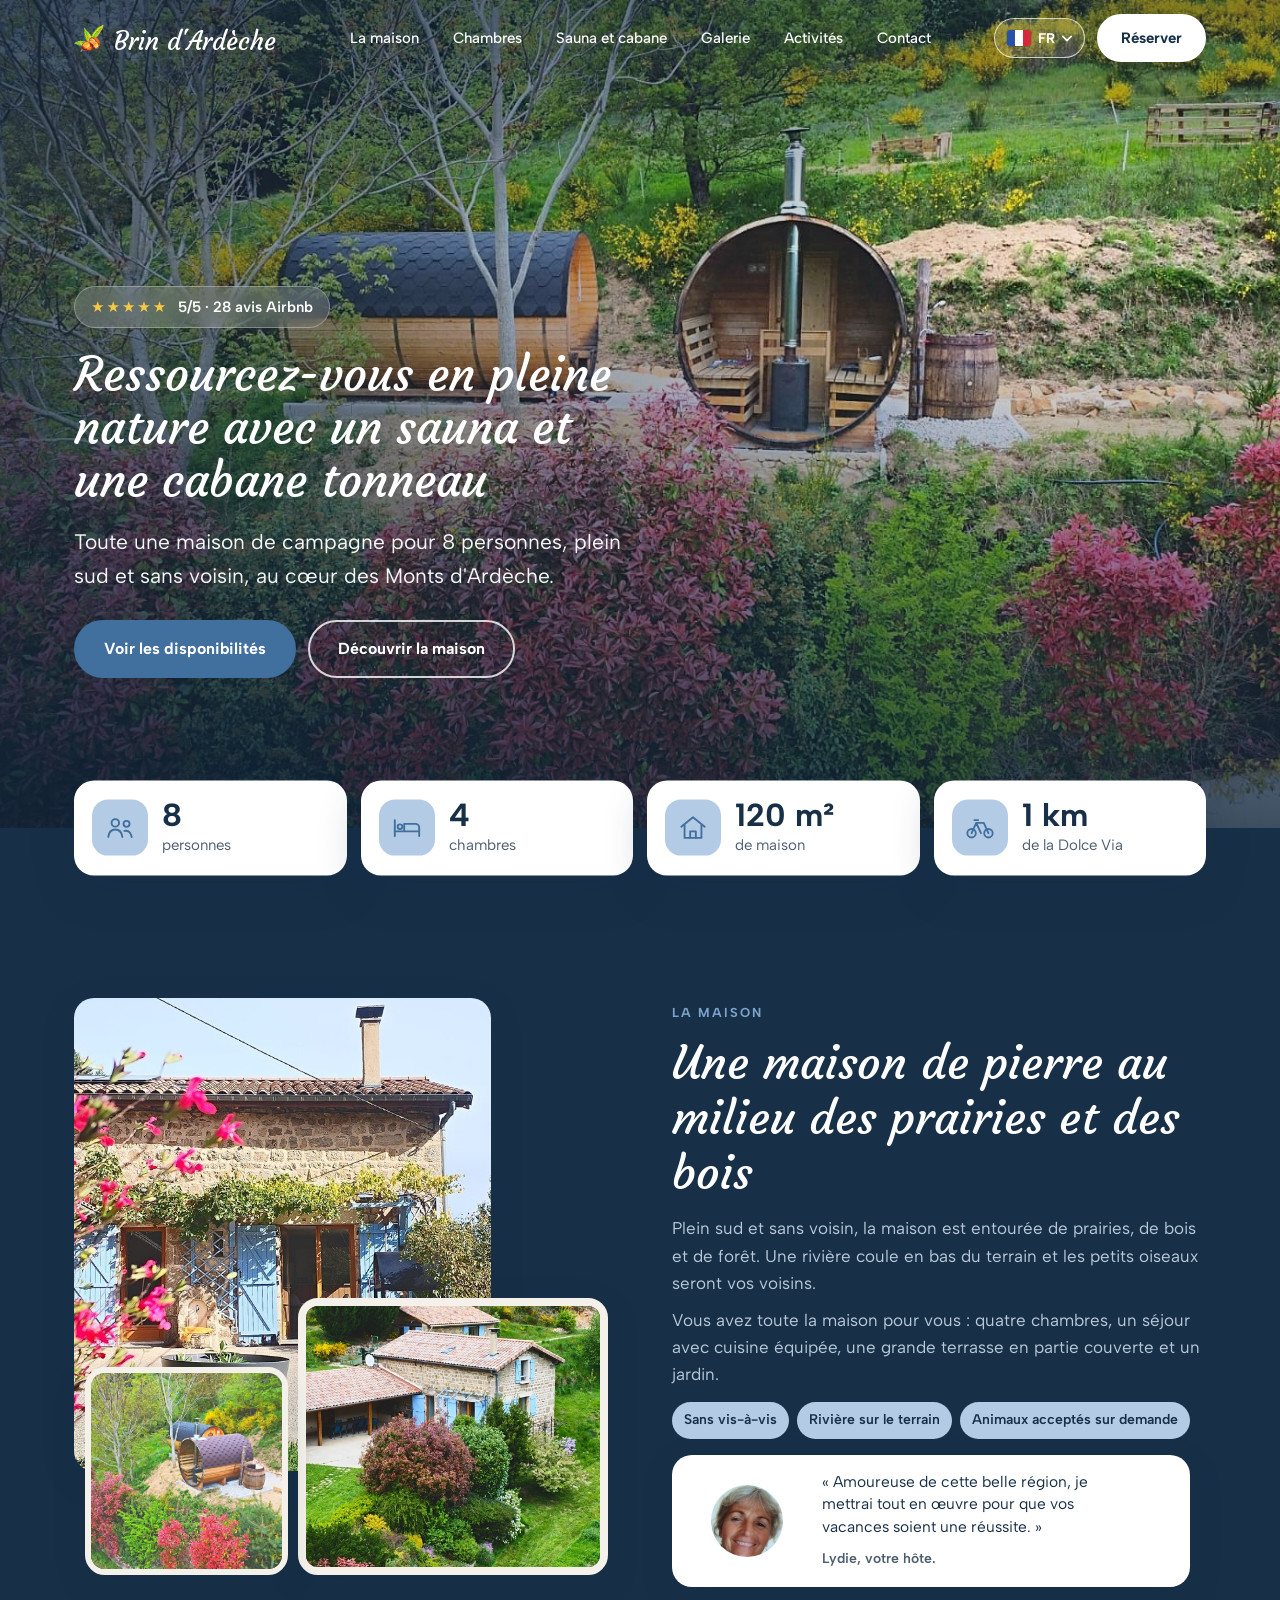
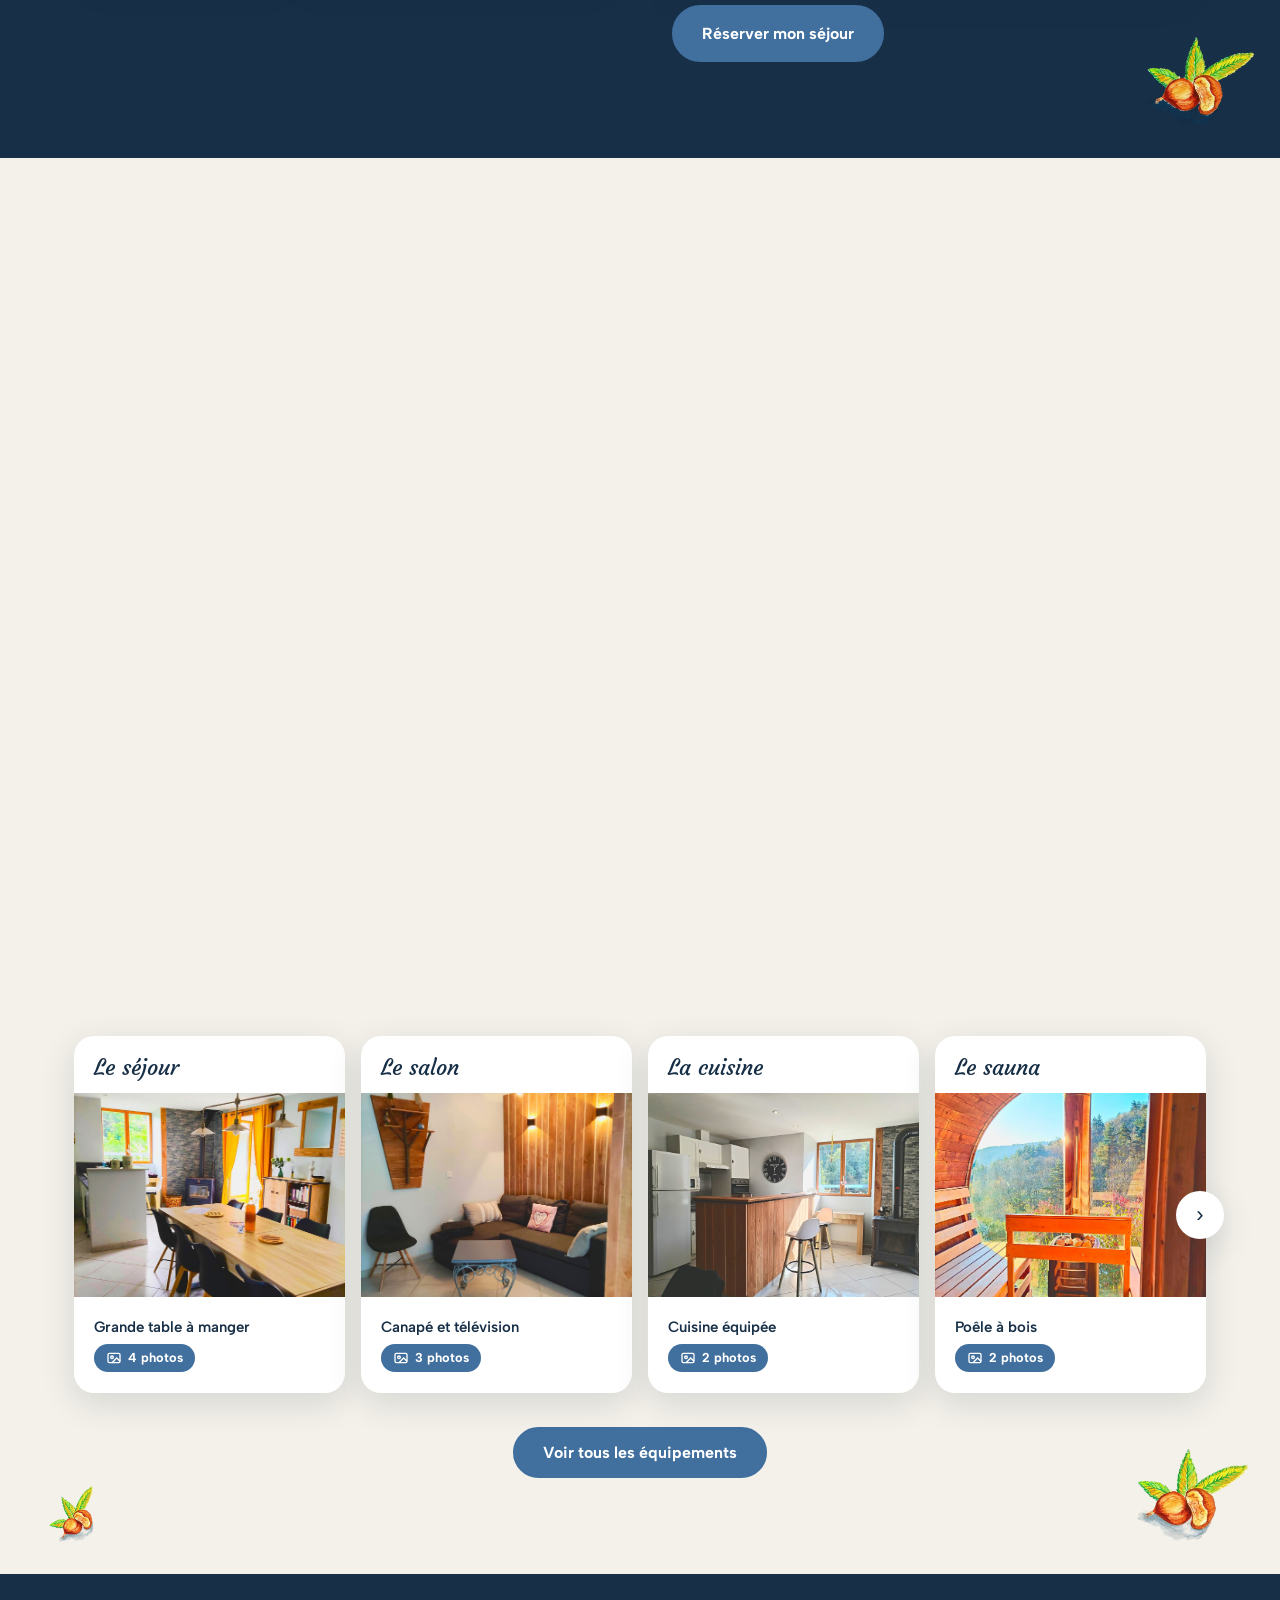
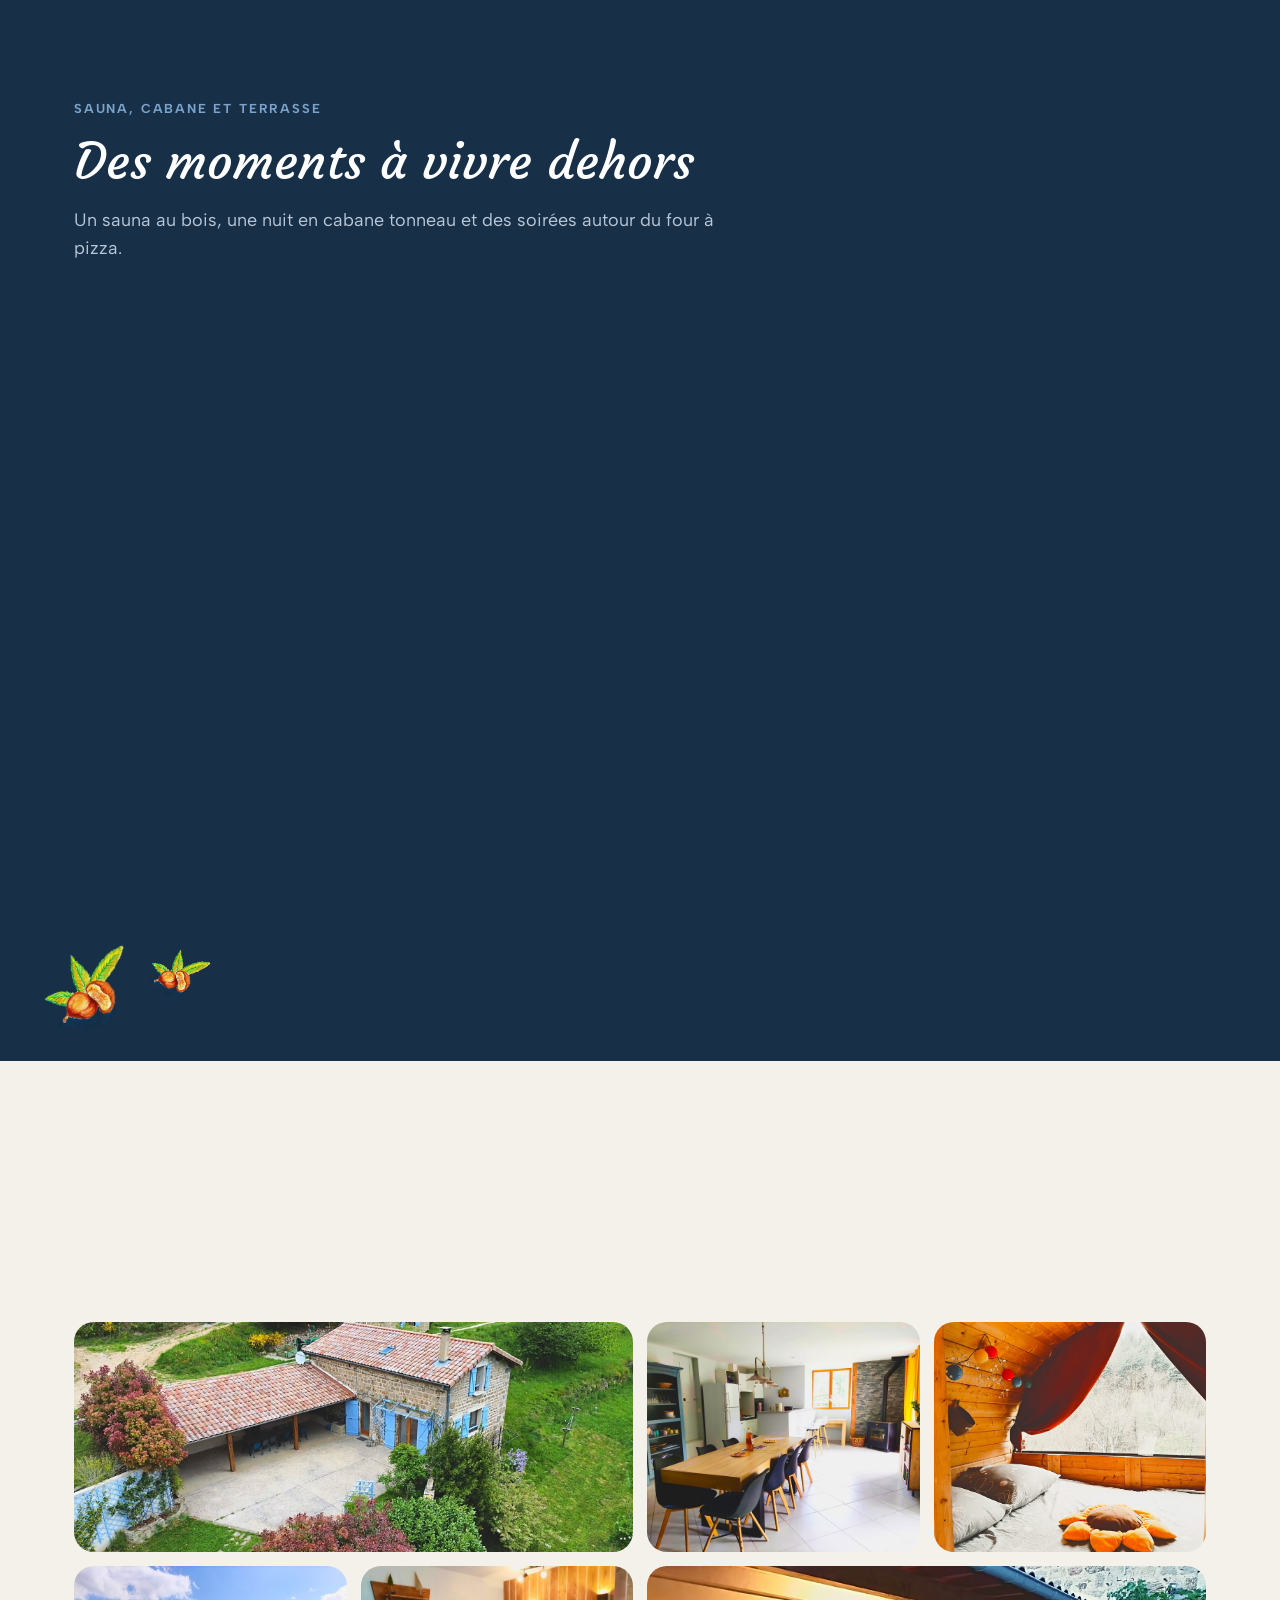
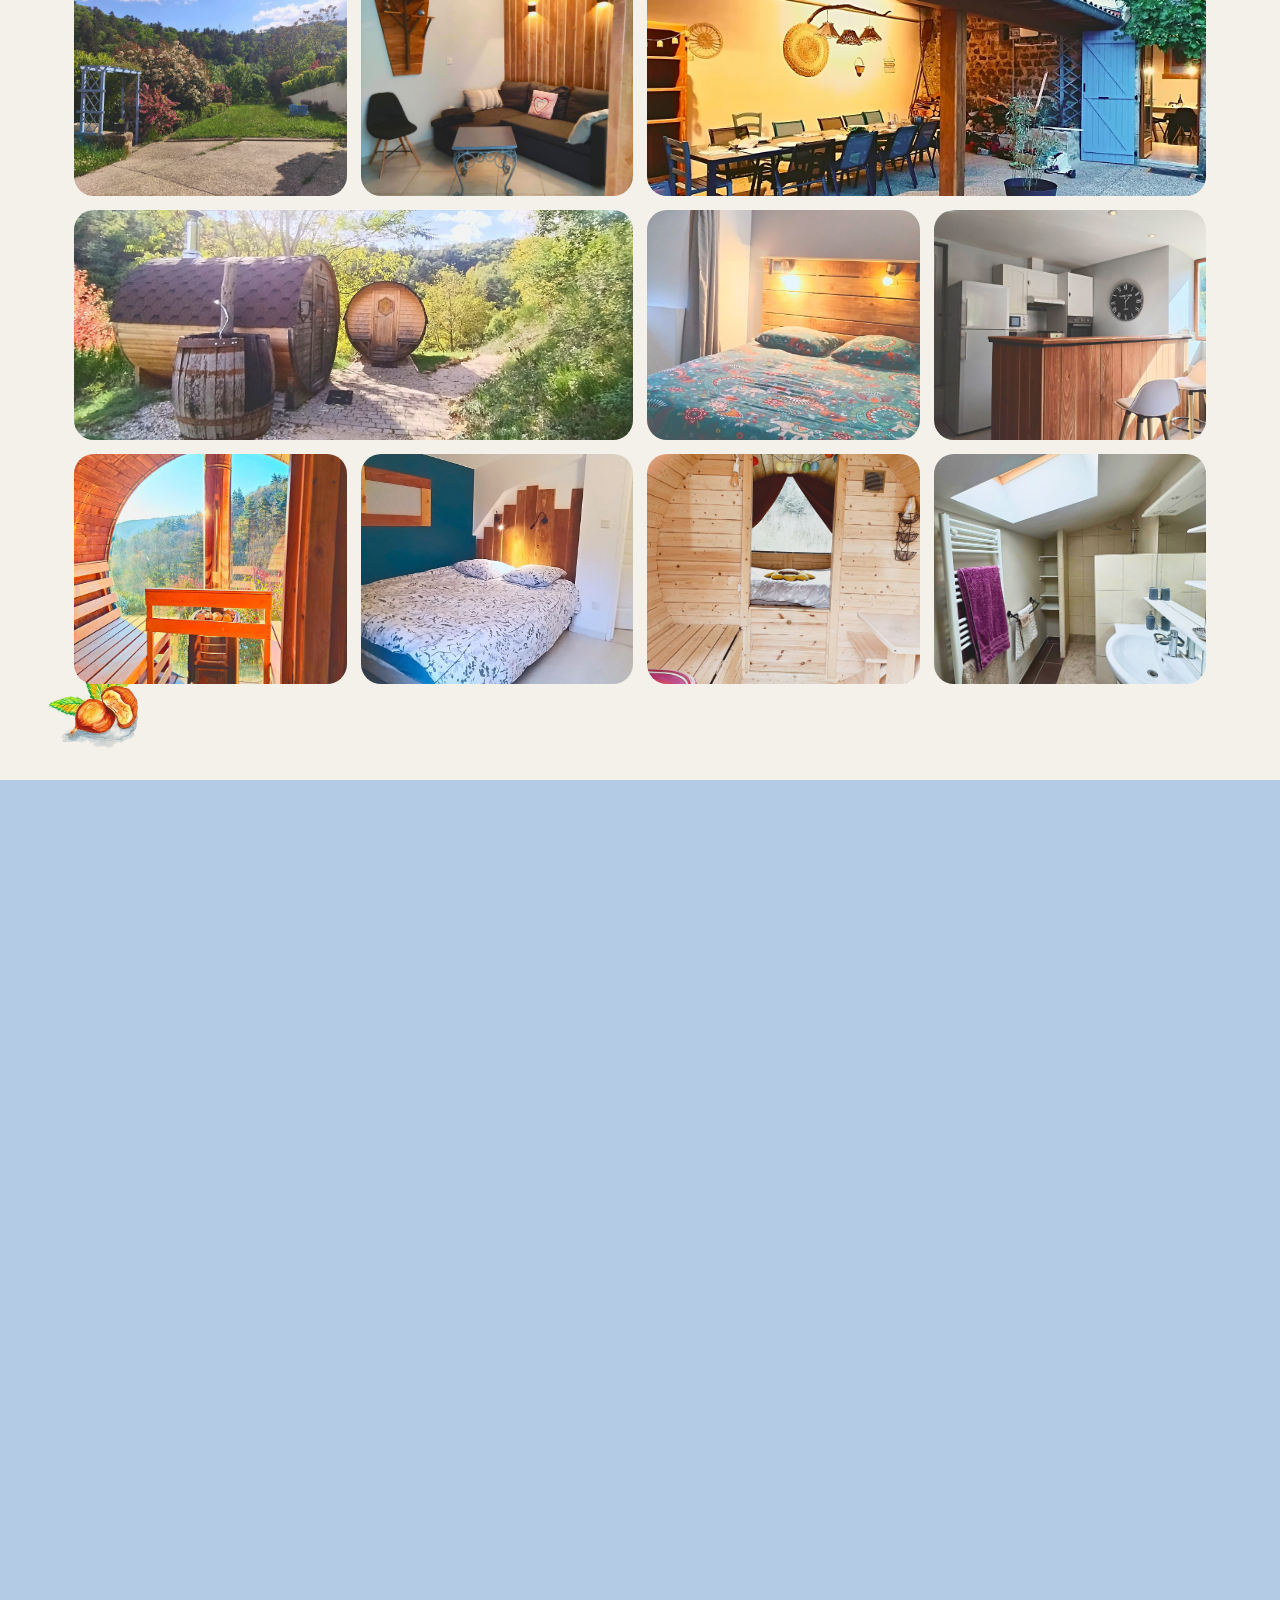
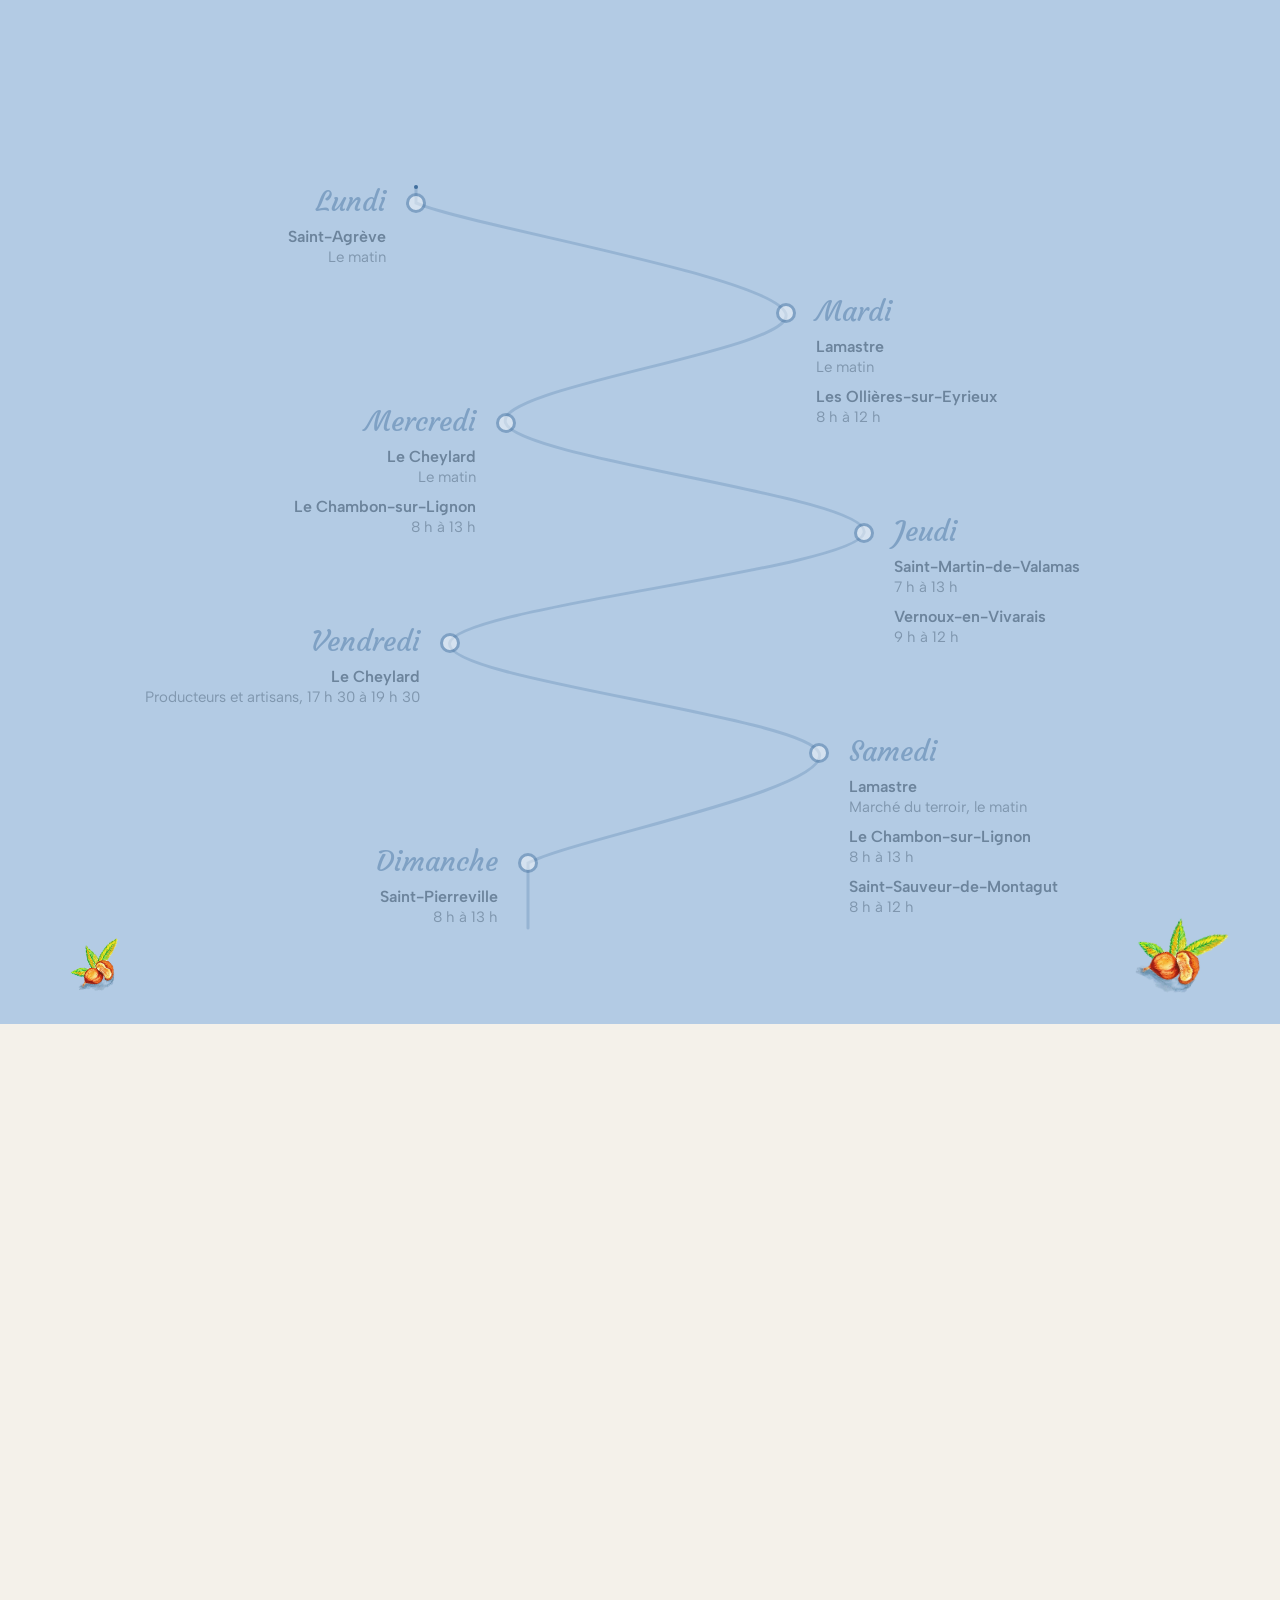
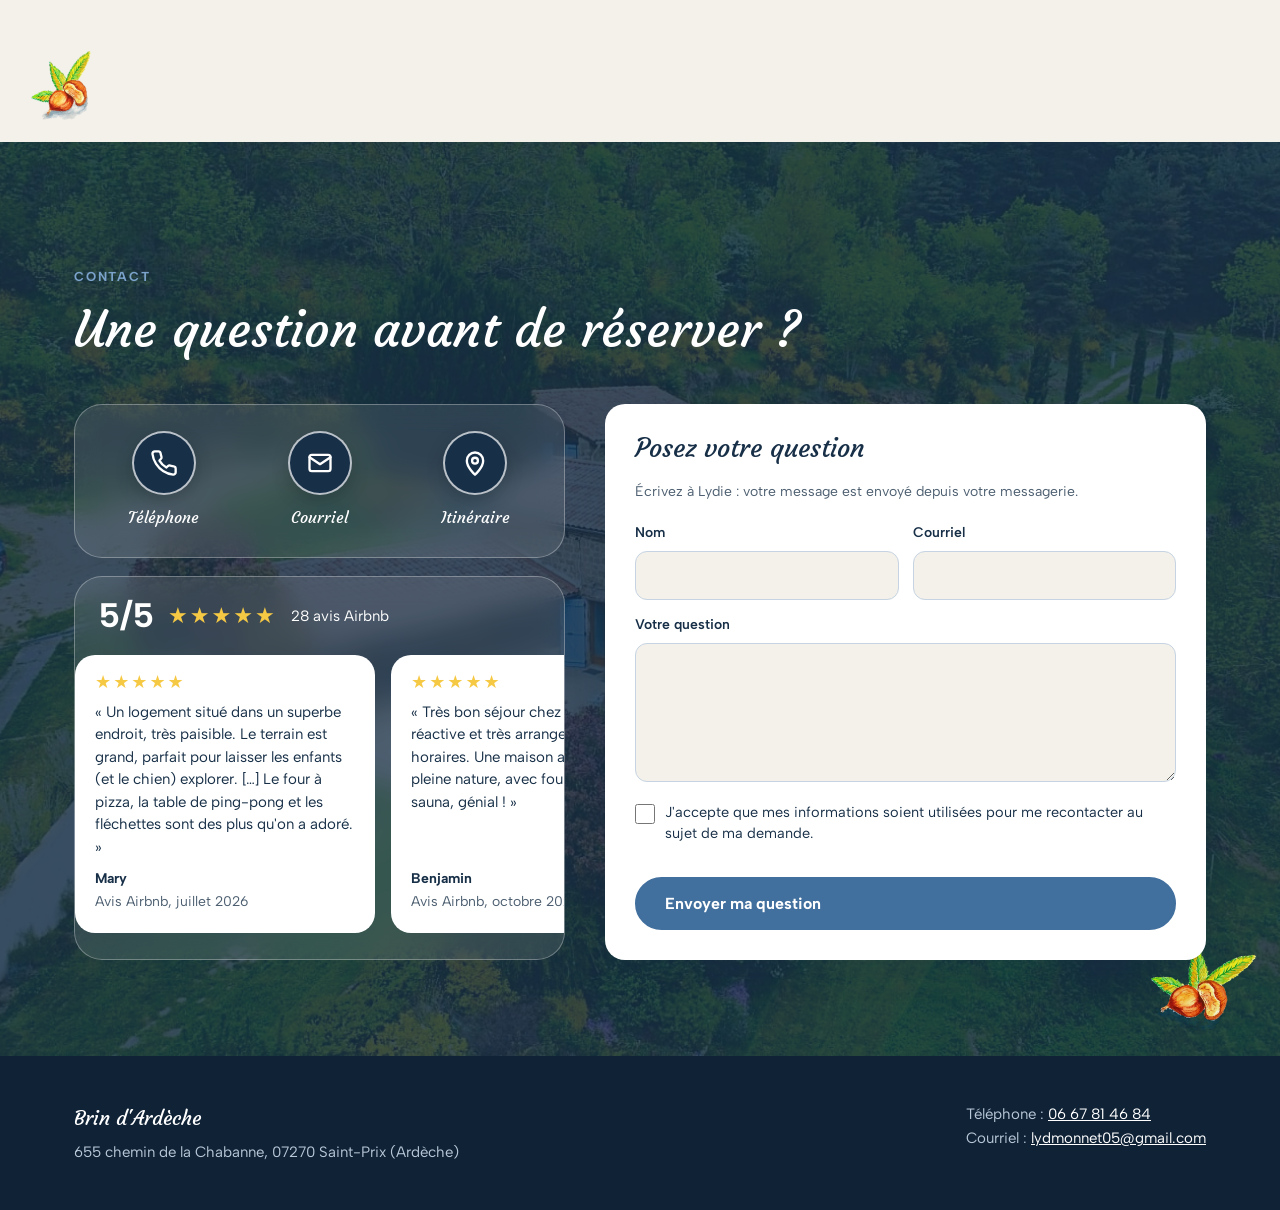
==== index.html @ 7033bebd "Équipements : colonnes sans trou Co-Authored-By: Claude Sonnet 5.5 <noreply@anthropic.com>" ====
<!doctype html>
<html lang="fr">
<head>
<meta charset="utf-8">
<meta name="viewport" content="width=device-width,initial-scale=1">
<title>Brin d'Ardèche : maison avec sauna et cabane tonneau à Saint-Prix</title>
<meta name="description" content="Maison de campagne pour 8 personnes à Saint-Prix, dans les Monts d'Ardèche, avec sauna au bois, cabane tonneau, four à pizza et Dolce Via à moins de 1 km.">
<link rel="preload" as="image" href="images/vue-loin.jpg" fetchpriority="high">
<link rel="preconnect" href="https://fonts.googleapis.com">
<link rel="preconnect" href="https://fonts.gstatic.com" crossorigin>
<link href="https://fonts.googleapis.com/css2?family=Albert+Sans:wght@400;500;600;700&family=Courgette&display=swap" rel="stylesheet">
<style>
/* indispensable : la page d'ouverture ne s'affiche jamais sans sa mise en forme, même si la feuille de style est en cache */
.intro{display:none}
.intro-actif .intro{display:block;position:fixed;inset:0;z-index:300;overflow:hidden;background:#0F2236}
.intro-actif body{overflow:hidden}
.intro__fond{position:absolute;inset:0;background-size:cover}
.avis-pastille,.avis-carte,.avis__lien,.puce--lien{text-decoration:none}
</style>
<link rel="stylesheet" href="css/style.css?v=20261026zg">
</head>
<body>
<script>if(!(window.matchMedia&&window.matchMedia('(prefers-reduced-motion: reduce)').matches))document.documentElement.classList.add('intro-actif')</script>
<div class="intro" id="intro" aria-hidden="true">
  <div class="intro__fond"><img src="images/vue-loin.jpg" alt="" width="1600" height="900" fetchpriority="high" decoding="async"></div>
  <div class="intro__voile"></div>
  <div class="intro__txt"><div class="intro__nom">Brin d'Ardèche</div></div>
</div>

<header class="entete" id="entete">
  <div class="entete__in">
    <a class="logo" href="#top" aria-label="Brin d'Ardèche, accueil">
      <img class="chat" src="images/chataigne.webp" alt="" width="390" height="346"><span>Brin d'Ardèche</span>
    </a>
    <nav aria-label="Menu principal">
      <ul class="menu" id="menu">
        <li><a href="#maison">La maison</a></li>
        <li><a href="#chambres">Chambres</a></li>
        <li><a href="#experiences">Sauna et cabane</a></li>
        <li><a href="#galerie">Galerie</a></li>
        <li><a href="#activites">Activités</a></li>
        <li><a href="#contact">Contact</a></li>
      </ul>
    </nav>
    <div class="entete__cta"><a class="btn" href="#contact">Réserver</a></div>
    <button class="burger" id="burger" aria-label="Ouvrir le menu" aria-expanded="false"><span></span><span></span></button>
  </div>
</header>

<section class="hero" id="top">
  <div class="hero__bg" aria-hidden="true">
    <div class="hero__fond est-actif" style="background-image:url(images/vue-loin.jpg);background-position:50% 50%"></div>
    <div class="hero__fond" style="background-image:url(images/hero-tonneaux.jpg)"></div>
    <div class="hero__fond" style="background-image:url(images/terrasse-soir.jpg);background-position:50% 55%"></div>
  </div>
  <div class="hero__corps">
    <a class="avis-pastille" href="https://www.airbnb.fr/rooms/1399787797074014827" target="_blank" rel="noopener" aria-label="Voir les 28 avis sur Airbnb"><span class="etoiles" aria-hidden="true">★★★★★</span> 5/5 · 28 avis Airbnb</a>
    <h1>Ressourcez-vous en pleine nature avec un sauna et une cabane tonneau</h1>
    <p class="hero__sous">Toute une maison de campagne pour 8 personnes, plein sud et sans voisin, au cœur des Monts d'Ardèche.</p>
    <div class="hero__boutons">
      <a class="btn" href="#contact">Voir les disponibilités</a>
      <a class="btn btn--contour" href="#maison">Découvrir la maison</a>
    </div>
  </div>
  <div class="hero__points">
    <div class="points">
      <div class="point"><span class="point__ico"><svg viewBox="0 0 32 32" fill="none" stroke="currentColor" stroke-width="2" stroke-linecap="round" stroke-linejoin="round"><circle cx="11" cy="11" r="4"/><circle cx="23" cy="12" r="3.2"/><path d="M3.5 26c.6-5 3.6-8 7.5-8s6.9 3 7.5 8M20.5 19.5c4-.9 7 1.5 8 6.5"/></svg></span><div><b>8</b><span>personnes</span></div></div>
      <div class="point"><span class="point__ico"><svg viewBox="0 0 32 32" fill="none" stroke="currentColor" stroke-width="2" stroke-linecap="round" stroke-linejoin="round"><path d="M3 25V8M3 20h26v5M29 20v-4a4 4 0 0 0-4-4H13v8"/><circle cx="8.5" cy="15" r="2.5"/></svg></span><div><b>4</b><span>chambres</span></div></div>
      <div class="point"><span class="point__ico"><svg viewBox="0 0 32 32" fill="none" stroke="currentColor" stroke-width="2" stroke-linecap="round" stroke-linejoin="round"><path d="M3.5 15 16 5l12.5 10M7 13v14h18V13"/><path d="M13 27v-7h6v7"/></svg></span><div><b>120 m²</b><span>de maison</span></div></div>
      <div class="point"><span class="point__ico"><svg viewBox="0 0 32 32" fill="none" stroke="currentColor" stroke-width="2" stroke-linecap="round" stroke-linejoin="round"><circle cx="7" cy="22" r="4.5"/><circle cx="25" cy="22" r="4.5"/><path d="M7 22 12 11h8l5 11M12 11l5 11M10 8h4"/></svg></span><div><b>1 km</b><span>de la Dolce Via</span></div></div>
    </div>
  </div>
</section>

<section class="section section--haut fonce" id="maison">
  <div class="wrap maison">
    <div class="collage apparait">
      <img class="c1" src="images/facade-volets.jpg" alt="Façade en pierre de la maison, avec ses volets bleus" loading="lazy">
      <img class="c2" src="images/hero-maison.jpg" alt="Vue du ciel sur la maison et son jardin" loading="lazy">
      <img class="c3" src="images/sauna-ext.jpg" alt="Le sauna en forme de tonneau" loading="lazy">
    </div>
    <div class="apparait">
      <span class="surtitre">La maison</span>
      <h2>Une maison de pierre au milieu des prairies et des bois</h2>
      <p>Plein sud et sans voisin, la maison est entourée de prairies, de bois et de forêt. Une rivière coule en bas du terrain et les petits oiseaux seront vos voisins.</p>
      <p>Vous avez toute la maison pour vous : quatre chambres, un séjour avec cuisine équipée, une grande terrasse en partie couverte et un jardin.</p>
      <div class="maison__bas">
      <div class="puces">
        <span class="puce">Sans vis-à-vis</span>
        <span class="puce">Rivière sur le terrain</span>
        <span class="puce">Animaux acceptés sur demande</span>
      </div>
      <div class="hote">
        <img class="hote__photo" src="images/lydie.jpg" alt="Lydie, votre hôte" width="120" height="120" loading="lazy">
        <div>
          <p>« Amoureuse de cette belle région, je mettrai tout en œuvre pour que vos vacances soient une réussite. »</p>
          <small>Lydie, votre hôte.</small>
        </div>
      </div>
      </div>
      <a class="btn btn--marge" href="#contact">Réserver mon séjour</a>
    </div>
  </div>
</section>

<section class="section" id="chambres">
  <div class="wrap">
    <div class="section__tete apparait">
      <span class="surtitre">Chambres et espaces communs</span>
      <h2>4 chambres pour 8 personnes</h2>
      <p>Trois lits doubles et deux lits simples pour dormir à huit. Cliquez sur une chambre ou sur un espace pour voir toutes ses photos.</p>
    </div>
    <div class="chambres-bloc">
      <div class="couchages apparait">
        <h3>Les couchages</h3>
        <ul>
          <li><span>Lits doubles</span><b>3</b></li>
          <li><span>Lits simples</span><b>2</b></li>
          <li><span>Couchages dans la cabane tonneau</span><b>2</b></li>
          <li><span>Lit bébé (0 à 3 ans)</span><b>gratuit</b></li>
        </ul>
        <a class="btn btn--bloc" href="#contact">Vérifier les disponibilités</a>
      </div>
      <div class="chcar apparait" id="chcar">
        <div class="chcar__piste" id="chcar-piste">
        <button class="chcar__slide" data-album="ch1" aria-label="Voir les photos : Chambre 1"><img src="images/chb1-1.jpg" alt="Chambre 1, lit double et mur bleu canard" loading="lazy"><span class="chcar__legende"><span class="chcar__nom">Chambre 1</span><span class="chcar__sous">1 lit double</span></span><span class="voir"><svg viewBox="0 0 24 24" fill="none" stroke="currentColor" stroke-width="2"><rect x="3" y="5" width="18" height="14" rx="2"/><circle cx="9" cy="11" r="2"/><path d="m21 17-5-5-7 7"/></svg>2 photos</span></button>
        <button class="chcar__slide" data-album="ch2" aria-label="Voir les photos : Chambre 2"><img src="images/chb2-1.jpg" alt="Chambre 2, deux lits simples" loading="lazy"><span class="chcar__legende"><span class="chcar__nom">Chambre 2</span><span class="chcar__sous">2 lits simples</span></span><span class="voir"><svg viewBox="0 0 24 24" fill="none" stroke="currentColor" stroke-width="2"><rect x="3" y="5" width="18" height="14" rx="2"/><circle cx="9" cy="11" r="2"/><path d="m21 17-5-5-7 7"/></svg>5 photos</span></button>
        <button class="chcar__slide" data-album="ch3" aria-label="Voir les photos : Chambre 3"><img src="images/chb3-1.jpg" alt="Chambre 3, lit double et tête de lit en planches éclairée" loading="lazy"><span class="chcar__legende"><span class="chcar__nom">Chambre 3</span><span class="chcar__sous">1 lit double</span></span><span class="voir"><svg viewBox="0 0 24 24" fill="none" stroke="currentColor" stroke-width="2"><rect x="3" y="5" width="18" height="14" rx="2"/><circle cx="9" cy="11" r="2"/><path d="m21 17-5-5-7 7"/></svg>2 photos</span></button>
        <button class="chcar__slide" data-album="ch4" aria-label="Voir les photos : Chambre 4"><img src="images/chb4-1.jpg" alt="Chambre 4, lit double et tête de lit en bois clair" loading="lazy"><span class="chcar__legende"><span class="chcar__nom">Chambre 4</span><span class="chcar__sous">1 lit double</span></span><span class="voir"><svg viewBox="0 0 24 24" fill="none" stroke="currentColor" stroke-width="2"><rect x="3" y="5" width="18" height="14" rx="2"/><circle cx="9" cy="11" r="2"/><path d="m21 17-5-5-7 7"/></svg>5 photos</span></button>
        <button class="chcar__slide" data-album="cabane" aria-label="Voir les photos : La cabane tonneau"><img src="images/cab-1.jpg" alt="Intérieur de la cabane tonneau, lit double et fenêtre sur la nature" loading="lazy"><span class="chcar__legende"><span class="chcar__nom">La cabane tonneau</span><span class="chcar__sous">2 couchages</span></span><span class="chcar__mention">Osez l'expérience</span><span class="voir"><svg viewBox="0 0 24 24" fill="none" stroke="currentColor" stroke-width="2"><rect x="3" y="5" width="18" height="14" rx="2"/><circle cx="9" cy="11" r="2"/><path d="m21 17-5-5-7 7"/></svg>4 photos</span></button>
        </div>
        <button class="chcar__fl chcar__fl--g" id="chcar-g" aria-label="Chambre précédente">‹</button>
        <button class="chcar__fl chcar__fl--d" id="chcar-d" aria-label="Chambre suivante">›</button>
        <div class="chcar__points" id="chcar-points"></div>
      </div>
    </div>

    <h3 class="sous-titre apparait">Les espaces communs</h3>
    <div class="cases-fen">
    <div class="cases cases--4" id="cases-communs">
      <button class="case apparait" data-album="sejour"><span class="case__titre">Le séjour</span><img src="images/sejour.jpg" alt="Séjour avec grande table à manger" loading="lazy"><span class="case__pied"><b>Grande table à manger</b><span class="voir"><svg viewBox="0 0 24 24" fill="none" stroke="currentColor" stroke-width="2"><rect x="3" y="5" width="18" height="14" rx="2"/><circle cx="9" cy="11" r="2"/><path d="m21 17-5-5-7 7"/></svg>4 photos</span></span></button>
      <button class="case apparait" data-album="salon"><span class="case__titre">Le salon</span><img src="images/salon.jpg" alt="Salon avec canapé et mur en bois" loading="lazy"><span class="case__pied"><b>Canapé et télévision</b><span class="voir"><svg viewBox="0 0 24 24" fill="none" stroke="currentColor" stroke-width="2"><rect x="3" y="5" width="18" height="14" rx="2"/><circle cx="9" cy="11" r="2"/><path d="m21 17-5-5-7 7"/></svg>3 photos</span></span></button>
      <button class="case apparait" data-album="cuisine"><span class="case__titre">La cuisine</span><img src="images/cuisine.jpg" alt="Cuisine équipée" loading="lazy"><span class="case__pied"><b>Cuisine équipée</b><span class="voir"><svg viewBox="0 0 24 24" fill="none" stroke="currentColor" stroke-width="2"><rect x="3" y="5" width="18" height="14" rx="2"/><circle cx="9" cy="11" r="2"/><path d="m21 17-5-5-7 7"/></svg>2 photos</span></span></button>
      <button class="case apparait" data-album="sauna"><span class="case__titre">Le sauna</span><img src="images/sauna-interieur.jpg" alt="Intérieur du sauna, poêle à bois et baie vitrée sur la forêt" loading="lazy"><span class="case__pied"><b>Poêle à bois</b><span class="voir"><svg viewBox="0 0 24 24" fill="none" stroke="currentColor" stroke-width="2"><rect x="3" y="5" width="18" height="14" rx="2"/><circle cx="9" cy="11" r="2"/><path d="m21 17-5-5-7 7"/></svg>2 photos</span></span></button>
      <button class="case apparait" data-album="cabane"><span class="case__titre">La cabane</span><img src="images/cab-1.jpg" alt="Intérieur de la cabane tonneau, lit double et fenêtre sur la nature" loading="lazy"><span class="case__pied"><b>Lit double et fenêtre sur la nature</b><span class="voir"><svg viewBox="0 0 24 24" fill="none" stroke="currentColor" stroke-width="2"><rect x="3" y="5" width="18" height="14" rx="2"/><circle cx="9" cy="11" r="2"/><path d="m21 17-5-5-7 7"/></svg>2 photos</span></span></button>
      <button class="case apparait" data-album="sdb"><span class="case__titre">La salle de bain</span><img src="images/sdb.jpg" alt="Salle de bain avec fenêtre de toit" loading="lazy"><span class="case__pied"><b>Douche et 2 WC</b><span class="voir"><svg viewBox="0 0 24 24" fill="none" stroke="currentColor" stroke-width="2"><rect x="3" y="5" width="18" height="14" rx="2"/><circle cx="9" cy="11" r="2"/><path d="m21 17-5-5-7 7"/></svg>2 photos</span></span></button>
    </div>
    <button class="fleche fleche--g cases-fl" id="cases-g" aria-label="Voir les espaces précédents" hidden>‹</button>
    <button class="fleche fleche--d cases-fl" id="cases-d" aria-label="Voir les espaces suivants">›</button>
    </div>
    <div class="centre apparait" style="margin-top:34px"><button class="btn" id="equip-ouvrir" type="button" aria-haspopup="dialog">Voir tous les équipements</button></div>
  </div>
</section>

<section class="section fonce" id="experiences">
  <div class="wrap">
    <div class="section__tete apparait">
      <span class="surtitre">Sauna, cabane et terrasse</span>
      <h2>Des moments à vivre dehors</h2>
      <p>Un sauna au bois, une nuit en cabane tonneau et des soirées autour du four à pizza.</p>
    </div>
    <div class="panneaux apparait" id="panneaux">
      <button class="panneau est-ouvert" style="background-image:url(images/sauna-ext.jpg)"><span class="panneau__num">01</span><span class="panneau__txt"><h3>Le sauna au bois</h3><p>Détendez-vous dans un sauna en forme de tonneau chauffé au bois. Une douche extérieure attend les plus courageux.</p></span></button>
      <button class="panneau" style="background-image:url(images/cabane-int.jpg)"><span class="panneau__num">02</span><span class="panneau__txt"><h3>La cabane tonneau</h3><p>Dormez dans une cabane en forme de tonneau : 2 couchages pour une nuit insolite à l'extérieur.</p></span></button>
      <button class="panneau" style="background-image:url(images/four-pizza.jpg)"><span class="panneau__num">03</span><span class="panneau__txt"><h3>Le four à pizza</h3><p>Préparez vos pizzas dans le four à bois installé sous l'appentis, pour des soirées conviviales.</p></span></button>
      <button class="panneau" style="background-image:url(images/terrasse-soir.jpg)"><span class="panneau__num">04</span><span class="panneau__txt"><h3>La terrasse</h3><p>Profitez de la terrasse plein sud et en partie couverte : patio, plancha, barbecue, grande table et table de ping-pong.</p></span></button>
    </div>
    <div class="centre apparait"><a class="btn btn--clair" href="#contact">Réserver mon séjour</a></div>
  </div>
</section>

<section class="section" id="galerie">
  <div class="wrap">
    <div class="section__tete apparait">
      <span class="surtitre">Galerie</span>
      <h2>Découvrez la maison en images</h2>
    </div>
    <div class="galerie apparait" id="galerie-grille">
      <button class="g-large" data-album="galerie" data-i="0"><img src="images/tonneaux-haut.jpg" alt="Vue du ciel sur la maison de pierre et sa terrasse" loading="lazy"></button>
      <button data-album="galerie" data-i="1"><img src="images/sejour-large.jpg" alt="Le séjour et la cuisine" loading="lazy"></button>
      <button data-album="galerie" data-i="2"><img src="images/cabane-int.jpg" alt="L'intérieur de la cabane tonneau" loading="lazy"></button>
      <button data-album="galerie" data-i="3"><img src="images/jardin.jpg" alt="Le jardin fleuri avec sa pergola bleue" loading="lazy"></button>
      <button data-album="galerie" data-i="4"><img src="images/salon.jpg" alt="Le salon avec canapé et mur en bois" loading="lazy"></button>
      <button class="g-large" data-album="galerie" data-i="5"><img src="images/terrasse-soir.jpg" alt="La terrasse couverte le soir, avec sa grande table" loading="lazy"></button>
      <button class="g-large" data-album="galerie" data-i="6"><img src="images/galerie-cabanes.jpg" alt="Le sauna et la cabane tonneau dans leur clairière" loading="lazy"></button>
      <button data-album="galerie" data-i="7"><img src="images/chb3-1.jpg" alt="Une chambre avec lit double" loading="lazy"></button>
      <button data-album="galerie" data-i="8"><img src="images/cuisine-bar.jpg" alt="La cuisine avec son bar" loading="lazy"></button>
      <button data-album="galerie" data-i="9"><img src="images/sauna-interieur.jpg" alt="Le sauna vu de l'intérieur, avec son poêle à bois" loading="lazy"></button>
      <button data-album="galerie" data-i="10"><img src="images/chb1-1.jpg" alt="Chambre 1, lit double et mur bleu canard" loading="lazy"></button>
      <button data-album="galerie" data-i="11"><img src="images/cabane-lampions.jpg" alt="Intérieur de la cabane tonneau, lit et lampions colorés" loading="lazy"></button>
      <button data-album="galerie" data-i="12"><img src="images/sdb.jpg" alt="Salle de bain avec fenêtre de toit" loading="lazy"></button>
    </div>
  </div>
</section>

<section class="section ciel" id="activites">
  <div class="wrap">
    <div class="section__tete apparait">
      <span class="surtitre">Activités</span>
      <h2>À faire autour de Saint-Prix</h2>
      <p>Lamastre est à 8 km et Le Cheylard à 10 km. Voici quatre idées de sorties dans les environs.</p>
    </div>
    <div class="activites">
      <article class="activite apparait" style="background-image:url(images/act-dolce.jpg)"><span class="activite__dist">Moins de 1 km</span><div><h3>La Dolce Via</h3><small class="credit">Photo : <a href="https://commons.wikimedia.org/wiki/File:Pont_dolce_via.jpg" target="_blank" rel="noopener">Robert Ferréol, CC BY-SA 4.0</a></small><p>Roulez à vélo ou promenez-vous sur une voie douce aménagée et sécurisée. Le tronçon du Cheylard à Lamastre mesure près de 20 km.</p></div></article>
      <article class="activite apparait" style="background-image:url(images/act-mastrou.jpg)"><span class="activite__dist">Départ à Lamastre</span><div><h3>Le Mastrou, train à vapeur</h3><small class="credit">Photo : <a href="https://commons.wikimedia.org/wiki/File:Trains_du_Vivarais_dit_Le_Mastrou_03.jpg" target="_blank" rel="noopener">trams aux fils, CC BY 2.0</a></small><p>Voyagez en train à vapeur sur 28 km, de Lamastre à Tournon-sur-Rhône, par les gorges du Doux. Le trajet passe par des ponts, des viaducs et des tunnels.</p></div></article>
      <article class="activite apparait" style="background-image:url(images/act-gorges.jpg)"><span class="activite__dist">À 40 min en voiture</span><div><h3>Les gorges du Doux</h3><small class="credit">Photo : <a href="https://commons.wikimedia.org/wiki/File:Gorges_du_Doux,_Ardèche.jpg" target="_blank" rel="noopener">Celeda, CC BY-SA 4.0</a></small><p>Un cadre sauvage pour le vélorail. La région propose aussi de la baignade et des sports d'eau vive.</p></div></article>
      <article class="activite apparait" style="background-image:url(images/act-rando.jpg)"><span class="activite__dist">Pays de Lamastre</span><div><h3>Randonnées et nature</h3><small class="credit">Photo fournie par Lydie</small><p>Choisissez parmi 22 parcours de randonnée à pied et 3 circuits d'orientation gratuits à faire en famille.</p></div></article>
    </div>
    <div class="centre apparait"><a class="btn" href="https://www.pays-lamastre-tourisme.com/fr/profiter/" target="_blank" rel="noopener" aria-label="En savoir plus sur les activités, sur le site de l'office de tourisme">En savoir plus</a></div>
    <div class="marches">
      <h3 class="marches__titre apparait">Les marchés de la semaine</h3>
      <div class="marches__chemin" id="marches-chemin">
        <svg class="marches__trait" aria-hidden="true"><path class="marches__fond"/><path class="marches__avance"/></svg>
        <ul class="marches__liste">
          <li><i class="marches__pt"></i><b>Lundi</b><div><p><span>Saint-Agrève</span><small>Le matin</small></p></div></li>
          <li><i class="marches__pt"></i><b>Mardi</b><div><p><span>Lamastre</span><small>Le matin</small></p><p><span>Les Ollières-sur-Eyrieux</span><small>8 h à 12 h</small></p></div></li>
          <li><i class="marches__pt"></i><b>Mercredi</b><div><p><span>Le Cheylard</span><small>Le matin</small></p><p><span>Le Chambon-sur-Lignon</span><small>8 h à 13 h</small></p></div></li>
          <li><i class="marches__pt"></i><b>Jeudi</b><div><p><span>Saint-Martin-de-Valamas</span><small>7 h à 13 h</small></p><p><span>Vernoux-en-Vivarais</span><small>9 h à 12 h</small></p></div></li>
          <li><i class="marches__pt"></i><b>Vendredi</b><div><p><span>Le Cheylard</span><small>Producteurs et artisans, 17 h 30 à 19 h 30</small></p></div></li>
          <li><i class="marches__pt"></i><b>Samedi</b><div><p><span>Lamastre</span><small>Marché du terroir, le matin</small></p><p><span>Le Chambon-sur-Lignon</span><small>8 h à 13 h</small></p><p><span>Saint-Sauveur-de-Montagut</span><small>8 h à 12 h</small></p></div></li>
          <li><i class="marches__pt"></i><b>Dimanche</b><div><p><span>Saint-Pierreville</span><small>8 h à 13 h</small></p></div></li>
        </ul>
      </div>
    </div>
  </div>
</section>

<section class="section" id="avis">
  <div class="wrap">
    <div class="avis__tete apparait">
      <a class="avis__lien" href="https://www.airbnb.fr/rooms/1399787797074014827" target="_blank" rel="noopener" aria-label="Voir les 28 avis sur Airbnb">
        <div class="avis__note">5/5</div>
        <div>
          <div class="etoiles" style="font-size:22px" aria-hidden="true">★★★★★</div>
          <div>28 avis Airbnb</div>
        </div>
      </a>
      <div class="avis__plateformes">
        <a class="puce puce--lien" href="https://www.google.com/maps?cid=9082785545654078505" target="_blank" rel="noopener">Google 4,9 sur 5 (8 avis)</a>
        <a class="puce puce--lien" href="https://www.booking.com/hotel/fr/brin-d-ardeche-saint-prix.fr.html" target="_blank" rel="noopener">Booking 9,0 sur 10 (1 avis)</a>
        <a class="puce puce--lien" href="https://www.abritel.fr/location-vacances/p2579397" target="_blank" rel="noopener">Abritel 10 sur 10 (1 avis)</a>
      </div>
    </div>
    <div class="avis__grille">
      <a class="avis-carte apparait" href="https://www.airbnb.fr/rooms/1399787797074014827" target="_blank" rel="noopener" aria-label="Voir cet avis sur Airbnb"><span class="etoiles" role="img" aria-label="5 étoiles sur 5">★★★★★</span><p>« Un logement situé dans un superbe endroit, très paisible. Le terrain est grand, parfait pour laisser les enfants (et le chien) explorer. […] Le four à pizza, la table de ping-pong et les fléchettes sont des plus qu'on a adoré. »</p><footer>Mary<span>Avis Airbnb, juillet 2026</span></footer></a>
      <a class="avis-carte apparait" href="https://www.airbnb.fr/rooms/1399787797074014827" target="_blank" rel="noopener" aria-label="Voir cet avis sur Airbnb"><span class="etoiles" role="img" aria-label="5 étoiles sur 5">★★★★★</span><p>« Très jolie maison dans un très bel environnement, un vrai havre de paix. Lydie est très sympathique et réactive. Merci beaucoup. »</p><footer>Estelle<span>Avis Airbnb, juillet 2026</span></footer></a>
      <a class="avis-carte apparait" href="https://www.airbnb.fr/rooms/1399787797074014827" target="_blank" rel="noopener" aria-label="Voir cet avis sur Airbnb"><span class="etoiles" role="img" aria-label="5 étoiles sur 5">★★★★★</span><p>« Lydie est réactive et arrangeante. Il n'y a pas de vis-à-vis et le logement est très calme. […] Four à pizza parfaitement fonctionnel. »</p><footer>Charles<span>Avis Airbnb, septembre 2026</span></footer></a>
    </div>
    <div class="centre apparait" style="margin-top:34px"><a class="btn" href="#contact">Réserver mon séjour</a></div>
  </div>
</section>

<section class="section contact fonce" id="contact">
  <div class="contact__fond" style="background-image:url(images/vue-loin.jpg)"></div>
  <div class="wrap">
    <div class="section__tete apparait">
      <span class="surtitre">Contact</span>
      <h2>Une question avant de réserver ?</h2>
    </div>
    <div class="contact__grille">
      <div class="contact__gauche apparait">
        <div class="infos">
        <a class="info" href="tel:+33667814684" aria-label="Appeler au 06 67 81 46 84" title="Appeler au 06 67 81 46 84"><span class="info__ico"><svg viewBox="0 0 24 24" fill="none" stroke="currentColor" stroke-width="2" stroke-linecap="round" stroke-linejoin="round"><path d="M22 16.9v3a2 2 0 0 1-2.2 2 19.8 19.8 0 0 1-8.6-3.1 19.5 19.5 0 0 1-6-6A19.8 19.8 0 0 1 2.100 4.200 2 2 0 0 1 4.100 2h3a2 2 0 0 1 2 1.700c.1 1 .4 1.900.7 2.800a2 2 0 0 1-.5 2.100L8.100 9.900a16 16 0 0 0 6 6l1.300-1.300a2 2 0 0 1 2.100-.4c.9.3 1.800.6 2.800.7a2 2 0 0 1 1.700 2z"/></svg></span><b>Téléphone</b></a>
        <a class="info" href="mailto:lydmonnet05@gmail.com" aria-label="Écrire à lydmonnet05@gmail.com" title="Écrire à lydmonnet05@gmail.com"><span class="info__ico"><svg viewBox="0 0 24 24" fill="none" stroke="currentColor" stroke-width="2" stroke-linecap="round" stroke-linejoin="round"><rect x="3" y="5" width="18" height="14" rx="2"/><path d="m3 7 9 6 9-6"/></svg></span><b>Courriel</b></a>
        <a class="info" href="https://www.google.com/maps/dir/?api=1&amp;destination=655+Chemin+de+la+Chabanne+07270+Saint-Prix" target="_blank" rel="noopener" aria-label="Itinéraire jusqu'à Brin d'Ardèche" title="Itinéraire jusqu'à Brin d'Ardèche"><span class="info__ico"><svg viewBox="0 0 24 24" fill="none" stroke="currentColor" stroke-width="2" stroke-linecap="round" stroke-linejoin="round"><path d="M12 22s7-6.200 7-12a7 7 0 0 0-14 0c0 5.800 7 12 7 12z"/><circle cx="12" cy="10" r="2.500"/></svg></span><b>Itinéraire</b></a>
      </div>
        <div class="avis-defile" aria-label="Avis des voyageurs"><a class="avis-defile__tete" href="https://www.airbnb.fr/rooms/1399787797074014827" target="_blank" rel="noopener" aria-label="5/5, 28 avis Airbnb"><b>5/5</b><span class="avis-defile__etoiles" aria-hidden="true">★★★★★</span><span>28 avis Airbnb</span></a><div class="avis-defile__piste"><a class="avis-defile__carte" href="https://www.airbnb.fr/rooms/1399787797074014827" target="_blank" rel="noopener" aria-label="Voir cet avis sur Airbnb"><span class="avis-defile__etoiles" role="img" aria-label="5 étoiles sur 5">★★★★★</span><p>« Un logement situé dans un superbe endroit, très paisible. Le terrain est grand, parfait pour laisser les enfants (et le chien) explorer. […] Le four à pizza, la table de ping-pong et les fléchettes sont des plus qu'on a adoré. »</p><footer>Mary<span>Avis Airbnb, juillet 2026</span></footer></a><a class="avis-defile__carte" href="https://www.airbnb.fr/rooms/1399787797074014827" target="_blank" rel="noopener" aria-label="Voir cet avis sur Airbnb"><span class="avis-defile__etoiles" role="img" aria-label="5 étoiles sur 5">★★★★★</span><p>« Très bon séjour chez Lydie, qui a été réactive et très arrangeante pour les horaires. Une maison au calme en pleine nature, avec four à pizzas et sauna, génial ! »</p><footer>Benjamin<span>Avis Airbnb, octobre 2026</span></footer></a><a class="avis-defile__carte" href="https://www.airbnb.fr/rooms/1399787797074014827" target="_blank" rel="noopener" aria-label="Voir cet avis sur Airbnb"><span class="avis-defile__etoiles" role="img" aria-label="5 étoiles sur 5">★★★★★</span><p>« Très jolie maison dans un très bel environnement, un vrai havre de paix. Lydie est très sympathique et réactive. Merci beaucoup. »</p><footer>Estelle<span>Avis Airbnb, juillet 2026</span></footer></a><a class="avis-defile__carte" href="https://www.airbnb.fr/rooms/1399787797074014827" target="_blank" rel="noopener" aria-label="Voir cet avis sur Airbnb"><span class="avis-defile__etoiles" role="img" aria-label="5 étoiles sur 5">★★★★★</span><p>« Une très belle maison dans un cadre idyllique ! Lydie a été une hôte incroyable, très réactive pour nous aider. »</p><footer>Georgina<span>Avis Airbnb, décembre 2025</span></footer></a><a class="avis-defile__carte" href="https://www.airbnb.fr/rooms/1399787797074014827" target="_blank" rel="noopener" aria-label="Voir cet avis sur Airbnb"><span class="avis-defile__etoiles" role="img" aria-label="5 étoiles sur 5">★★★★★</span><p>« Très bel endroit paisible avec une nature incroyable. Lydie est une hôte adorable et arrangeante. La maison est très bien. Nous avons passé un très bon séjour. »</p><footer>Florence<span>Avis Airbnb, mai 2026</span></footer></a><a class="avis-defile__carte" href="https://www.airbnb.fr/rooms/1399787797074014827" target="_blank" rel="noopener" aria-label="Voir cet avis sur Airbnb"><span class="avis-defile__etoiles" role="img" aria-label="5 étoiles sur 5">★★★★★</span><p>« Lydie est réactive et arrangeante. Il n'y a pas de vis-à-vis et le logement est très calme. […] Four à pizza parfaitement fonctionnel. »</p><footer>Charles<span>Avis Airbnb, septembre 2026</span></footer></a><a class="avis-defile__carte" href="https://www.airbnb.fr/rooms/1399787797074014827" target="_blank" rel="noopener" aria-label="Voir cet avis sur Airbnb"><span class="avis-defile__etoiles" role="img" aria-label="5 étoiles sur 5">★★★★★</span><p>« Maison fidèle à la description. Tout y est pour passer un agréable séjour. »</p><footer>Louis<span>Avis Airbnb, juillet 2026</span></footer></a><a class="avis-defile__carte" href="https://www.airbnb.fr/rooms/1399787797074014827" target="_blank" rel="noopener" aria-label="Voir cet avis sur Airbnb"><span class="avis-defile__etoiles" role="img" aria-label="5 étoiles sur 5">★★★★★</span><p>« Super séjour dans ce petit coin de paradis très bien équipé, il ne manque rien. Lydie est une hôte très arrangeante. »</p><footer>Régine<span>Avis Airbnb, mai 2026</span></footer></a><a tabindex="-1" aria-hidden="true" class="avis-defile__carte" href="https://www.airbnb.fr/rooms/1399787797074014827" target="_blank" rel="noopener" aria-label="Voir cet avis sur Airbnb"><span class="avis-defile__etoiles" role="img" aria-label="5 étoiles sur 5">★★★★★</span><p>« Un logement situé dans un superbe endroit, très paisible. Le terrain est grand, parfait pour laisser les enfants (et le chien) explorer. […] Le four à pizza, la table de ping-pong et les fléchettes sont des plus qu'on a adoré. »</p><footer>Mary<span>Avis Airbnb, juillet 2026</span></footer></a><a tabindex="-1" aria-hidden="true" class="avis-defile__carte" href="https://www.airbnb.fr/rooms/1399787797074014827" target="_blank" rel="noopener" aria-label="Voir cet avis sur Airbnb"><span class="avis-defile__etoiles" role="img" aria-label="5 étoiles sur 5">★★★★★</span><p>« Très bon séjour chez Lydie, qui a été réactive et très arrangeante pour les horaires. Une maison au calme en pleine nature, avec four à pizzas et sauna, génial ! »</p><footer>Benjamin<span>Avis Airbnb, octobre 2026</span></footer></a><a tabindex="-1" aria-hidden="true" class="avis-defile__carte" href="https://www.airbnb.fr/rooms/1399787797074014827" target="_blank" rel="noopener" aria-label="Voir cet avis sur Airbnb"><span class="avis-defile__etoiles" role="img" aria-label="5 étoiles sur 5">★★★★★</span><p>« Très jolie maison dans un très bel environnement, un vrai havre de paix. Lydie est très sympathique et réactive. Merci beaucoup. »</p><footer>Estelle<span>Avis Airbnb, juillet 2026</span></footer></a><a tabindex="-1" aria-hidden="true" class="avis-defile__carte" href="https://www.airbnb.fr/rooms/1399787797074014827" target="_blank" rel="noopener" aria-label="Voir cet avis sur Airbnb"><span class="avis-defile__etoiles" role="img" aria-label="5 étoiles sur 5">★★★★★</span><p>« Une très belle maison dans un cadre idyllique ! Lydie a été une hôte incroyable, très réactive pour nous aider. »</p><footer>Georgina<span>Avis Airbnb, décembre 2025</span></footer></a><a tabindex="-1" aria-hidden="true" class="avis-defile__carte" href="https://www.airbnb.fr/rooms/1399787797074014827" target="_blank" rel="noopener" aria-label="Voir cet avis sur Airbnb"><span class="avis-defile__etoiles" role="img" aria-label="5 étoiles sur 5">★★★★★</span><p>« Très bel endroit paisible avec une nature incroyable. Lydie est une hôte adorable et arrangeante. La maison est très bien. Nous avons passé un très bon séjour. »</p><footer>Florence<span>Avis Airbnb, mai 2026</span></footer></a><a tabindex="-1" aria-hidden="true" class="avis-defile__carte" href="https://www.airbnb.fr/rooms/1399787797074014827" target="_blank" rel="noopener" aria-label="Voir cet avis sur Airbnb"><span class="avis-defile__etoiles" role="img" aria-label="5 étoiles sur 5">★★★★★</span><p>« Lydie est réactive et arrangeante. Il n'y a pas de vis-à-vis et le logement est très calme. […] Four à pizza parfaitement fonctionnel. »</p><footer>Charles<span>Avis Airbnb, septembre 2026</span></footer></a><a tabindex="-1" aria-hidden="true" class="avis-defile__carte" href="https://www.airbnb.fr/rooms/1399787797074014827" target="_blank" rel="noopener" aria-label="Voir cet avis sur Airbnb"><span class="avis-defile__etoiles" role="img" aria-label="5 étoiles sur 5">★★★★★</span><p>« Maison fidèle à la description. Tout y est pour passer un agréable séjour. »</p><footer>Louis<span>Avis Airbnb, juillet 2026</span></footer></a><a tabindex="-1" aria-hidden="true" class="avis-defile__carte" href="https://www.airbnb.fr/rooms/1399787797074014827" target="_blank" rel="noopener" aria-label="Voir cet avis sur Airbnb"><span class="avis-defile__etoiles" role="img" aria-label="5 étoiles sur 5">★★★★★</span><p>« Super séjour dans ce petit coin de paradis très bien équipé, il ne manque rien. Lydie est une hôte très arrangeante. »</p><footer>Régine<span>Avis Airbnb, mai 2026</span></footer></a></div></div>
      </div>
      <form class="demande apparait" id="question" novalidate>
        <h3>Posez votre question</h3>
        <p class="demande__note">Écrivez à Lydie : votre message est envoyé depuis votre messagerie.</p>
        <div class="champs">
          <label class="champ">Nom<input name="nom" required autocomplete="name"></label>
          <label class="champ">Courriel<input name="mail" type="email" required autocomplete="email"></label>
          <label class="champ champ--pleine">Votre question<textarea name="message" rows="5" required></textarea></label>
        </div>
        <label class="accord"><input type="checkbox" name="accord" required><span>J'accepte que mes informations soient utilisées pour me recontacter au sujet de ma demande.</span></label>
        <p class="accord__err" id="accord-err" role="alert" hidden>Cochez cette case pour envoyer votre question.</p>
        <button class="btn" type="submit">Envoyer ma question</button>
        <p class="demande__ok" id="ok">Votre messagerie s'ouvre avec votre question prête à envoyer.</p>
      </form>
    </div>
  </div>
</section>

<footer class="pied">
  <div class="wrap pied__in">
    <div><b>Brin d'Ardèche</b>655 chemin de la Chabanne, 07270 Saint-Prix (Ardèche)</div>
    <div>Téléphone : <a href="tel:+33667814684">06 67 81 46 84</a><br>Courriel : <a href="mailto:lydmonnet05@gmail.com">lydmonnet05@gmail.com</a></div>
  </div>
</footer>

<a class="flottant" href="#contact">Réserver</a>

<div class="vis" id="vis" role="dialog" aria-modal="true" aria-labelledby="vis-titre" hidden>
  <div class="vis__boite">
    <div class="vis__tete"><h3 id="vis-titre"></h3><span id="vis-cpt"></span><button class="vis__x" aria-label="Fermer">×</button></div>
    <div class="vis__scene"><button class="vis__f vis__f--g" aria-label="Photo précédente">‹</button><img id="vis-img" alt=""><button class="vis__f vis__f--d" aria-label="Photo suivante">›</button></div>
    <div class="vis__vignettes" id="vis-mini"></div>
  </div>
</div>

<div class="vis equip-vis" id="equip-modal" role="dialog" aria-modal="true" aria-labelledby="equip-titre" hidden>
  <div class="vis__boite equip-boite">
    <div class="vis__tete"><h3 id="equip-titre">Tous les équipements</h3><button class="vis__x" id="equip-x" aria-label="Fermer">×</button></div>
    <div class="equip-corps"><div class="equip-col"><section class="equip-cat" style="order:1"><h4>Cuisine et salle à manger</h4><ul><li>Cuisine équipée</li><li>Réfrigérateur</li><li>Lave-vaisselle</li><li>Four</li><li>Plaques de cuisson</li><li>Four à micro-ondes</li><li>Bouilloire électrique</li><li>Cafetière filtre</li><li>Grille-pain</li><li>Blender</li><li>Casseroles et poêles, huile, sel et poivre</li><li>Vaisselle et couverts</li><li>Table à manger</li></ul></section><section class="equip-cat" style="order:3"><h4>Chambres et linge</h4><ul><li>Linge de lit fourni</li><li>Couettes en plume</li><li>Lave-linge</li><li>Cintres</li><li>Espaces de rangement pour les vêtements</li></ul></section><section class="equip-cat" style="order:5"><h4>Famille</h4><ul><li>Lit bébé gratuit</li><li>Animaux acceptés sur demande</li></ul></section><section class="equip-cat" style="order:7"><h4>Pratique</h4><ul><li>Stationnement gratuit sur place</li><li>Arrivée autonome avec boîte à clé sécurisée</li><li>Détecteur de fumée</li></ul></section></div><div class="equip-col"><section class="equip-cat" style="order:2"><h4>Salle de bain</h4><ul><li>Douche</li><li>2 WC</li><li>Eau chaude</li><li>Gel douche</li><li>Sèche-cheveux</li><li>Douche extérieure</li></ul></section><section class="equip-cat" style="order:4"><h4>Salon et confort</h4><ul><li>Poêle à bois</li><li>Cheminée</li><li>Chauffage</li><li>Télévision à écran plat</li><li>Vue sur le jardin</li></ul></section><section class="equip-cat" style="order:6"><h4>Extérieur</h4><ul><li>Sauna au bois en forme de tonneau</li><li>Cabane tonneau de 2 couchages</li><li>Four à pizza au bois</li><li>Terrasse plein sud en partie couverte</li><li>Plancha et barbecue</li><li>Ustensiles de barbecue</li><li>Table de jardin et espace repas en plein air</li><li>Table de ping-pong</li><li>Local à vélo</li></ul></section></div></div>
  </div>
</div>



<script src="js/i18n.js?v=20261026zg"></script>
<script src="js/main.js?v=20261026zg"></script>
</body>
</html>
---- css/style.css ----
:root{
  --ecru:#F4F1EA;--ciel:#B3CBE4;--volet:#416F9E;--volet-clair:#7BA3CB;--nuit:#172F47;--nuit-2:#0F2236;
  --texte:#172F47;--doux:#4C5E70;--blanc:#fff;
  --ft:'Albert Sans',system-ui,sans-serif;--fn:'Courgette','Brush Script MT',cursive;--fc:'Albert Sans',system-ui,sans-serif;
  --rayon:20px;--ombre:0 10px 34px rgba(23,47,71,.14);--w:1180px;
}
*{box-sizing:border-box;margin:0;padding:0}
html{scroll-behavior:smooth;scroll-padding-top:84px}
body{font-family:var(--fc);color:var(--texte);background:var(--ecru);line-height:1.6;font-size:17px;-webkit-font-smoothing:antialiased;overflow-x:hidden}
img{display:block;max-width:100%}
a{color:inherit}
h1,h2,h3{font-family:var(--ft);font-weight:700;line-height:1.1;letter-spacing:-.01em}
.wrap{max-width:var(--w);margin:0 auto;padding:0 24px}
.surtitre{display:inline-block;font-weight:700;font-size:13px;letter-spacing:.14em;text-transform:uppercase;color:var(--volet);margin-bottom:12px}
.fonce .surtitre{color:var(--volet-clair)}
.btn{display:inline-flex;align-items:center;gap:8px;padding:14px 28px;border-radius:999px;background:var(--volet);color:#fff;font-weight:700;font-size:16px;text-decoration:none;border:2px solid var(--volet);cursor:pointer;font-family:inherit;transition:transform .2s,background .2s}
.btn:hover{background:var(--nuit);border-color:var(--nuit);transform:translateY(-2px)}
.btn--contour{background:transparent;color:#fff;border-color:rgba(255,255,255,.8)}
.btn--contour:hover{background:#fff;color:var(--nuit);border-color:#fff}
.btn--clair{background:#fff;color:var(--nuit);border-color:#fff}
.btn--clair:hover{background:var(--ciel);border-color:var(--ciel);color:var(--nuit)}

.entete{position:fixed;inset:0 0 auto 0;z-index:50;transition:background .3s,box-shadow .3s}
.entete__in{max-width:var(--w);margin:0 auto;padding:14px 24px;display:grid;grid-template-columns:1fr auto 1fr;align-items:center;gap:16px}
.logo{white-space:nowrap;font-family:var(--ft);font-weight:700;font-size:21px;text-decoration:none;color:#fff;display:flex;align-items:center;gap:10px}
.logo svg{width:30px;height:30px}
.menu{display:flex;gap:6px;list-style:none}
.menu a{display:block;padding:8px 14px;border-radius:999px;text-decoration:none;color:#fff;font-weight:500;font-size:15px}
.menu a:hover{background:rgba(255,255,255,.18)}
.entete__cta{justify-self:end}
.entete__cta .btn{padding:10px 22px;font-size:15px;background:#fff;color:var(--nuit);border-color:#fff}
.entete__cta .btn:hover{background:var(--ciel);border-color:var(--ciel)}
.entete.est-plein{background:rgba(244,241,234,.96);backdrop-filter:blur(10px);box-shadow:0 2px 18px rgba(23,47,71,.1)}
.entete.est-plein .logo,.entete.est-plein .menu a{color:var(--nuit)}
.entete.est-plein .menu a:hover{background:var(--ciel)}
.entete.est-plein .entete__cta .btn{background:var(--volet);color:#fff;border-color:var(--volet)}
.burger{display:none;justify-self:end;width:46px;height:46px;border-radius:50%;border:0;background:rgba(255,255,255,.2);color:#fff;cursor:pointer}
.entete.est-plein .burger{background:var(--ciel);color:var(--nuit)}
.burger span{display:block;width:20px;height:2px;background:currentColor;margin:5px auto;transition:.2s}
@media(max-width:900px){
  .entete__in{grid-template-columns:1fr auto}
  .burger{display:block}.entete__cta{display:none}
  .menu{position:fixed;inset:70px 12px auto 12px;background:var(--ecru);flex-direction:column;border-radius:var(--rayon);padding:12px;box-shadow:var(--ombre);display:none}
  .menu.est-ouvert{display:flex}
  .menu a{color:var(--nuit);padding:14px 16px;font-size:17px}
  .entete__in nav{grid-column:1/-1;order:3}
}

.hero{position:relative;min-height:92svh;display:flex;align-items:flex-end;color:#fff;background:var(--nuit);z-index:3}
.hero__bg{position:absolute;inset:0;overflow:hidden}
.hero__fond{position:absolute;inset:0;background-size:cover;background-position:center;opacity:0;transition:opacity .9s ease}
.hero__fond.est-actif{opacity:1}
.hero__bg:after{content:"";position:absolute;inset:0;background:linear-gradient(90deg,rgba(15,34,54,.62) 0,rgba(15,34,54,.18) 55%,rgba(15,34,54,0) 80%),linear-gradient(180deg,rgba(15,34,54,.5) 0,rgba(15,34,54,0) 30%,rgba(15,34,54,.78) 100%)}
.hero__corps{position:relative;z-index:2;width:100%;max-width:var(--w);margin:0 auto;padding:120px 24px 150px}
.avis-pastille{display:inline-flex;align-items:center;gap:10px;padding:8px 16px;border-radius:999px;background:rgba(255,255,255,.16);backdrop-filter:blur(10px);border:1px solid rgba(255,255,255,.3);font-weight:600;font-size:15px;margin-bottom:20px}
.etoiles{color:#F6C945;letter-spacing:2px}
.hero h1{font-size:clamp(30px,3.7vw,50px);max-width:20ch;line-height:1.12}
.hero__sous{margin-top:18px;font-size:clamp(17px,2vw,21px);max-width:44ch;opacity:.95}
.hero__boutons{display:flex;gap:12px;flex-wrap:wrap;margin-top:28px}
.hero__points{position:absolute;z-index:6;left:0;right:0;bottom:0;transform:translateY(50%)}
.points{max-width:var(--w);margin:0 auto;padding:0 24px;display:grid;grid-template-columns:repeat(4,1fr);gap:14px}
.point{background:#fff;color:var(--nuit);border-radius:var(--rayon);padding:18px 18px;box-shadow:0 14px 40px rgba(23,47,71,.28);display:flex;align-items:center;gap:14px}
.point__ico{flex:none;width:56px;height:56px;border-radius:16px;background:var(--ciel);color:var(--volet);display:grid;place-items:center}
.point__ico svg{width:30px;height:30px}
.point b{display:block;font-family:var(--ft);font-size:clamp(24px,2.8vw,32px);line-height:1;color:var(--nuit)}
.point div span{font-size:15px;color:var(--doux)}
@media(max-width:760px){.points{grid-template-columns:repeat(2,1fr);gap:10px}.point{padding:12px;gap:10px}.point__ico{width:44px;height:44px}.point__ico svg{width:24px;height:24px}.hero__corps{padding-bottom:210px}}

.section{padding:120px 0 96px}
.section--haut{padding-top:170px}
.section__tete{max-width:680px;margin-bottom:44px}
.section__tete h2{font-size:clamp(30px,4.4vw,50px)}
.section__tete p{margin-top:14px;color:var(--doux);font-size:18px}
.fonce{background:var(--nuit);color:#fff}
.fonce .section__tete p{color:#B9C8D8}
.ciel{background:var(--ciel)}

.maison{display:grid;grid-template-columns:1fr 1fr;gap:64px;align-items:center}
.collage{position:relative;aspect-ratio:1/1.08}
.collage img{position:absolute;object-fit:cover;border-radius:var(--rayon);box-shadow:var(--ombre)}
.collage .c1{inset:0 22% 18% 0;width:78%;height:82%}
.collage .c2{right:0;bottom:0;width:58%;height:48%;border:8px solid var(--ecru)}
.collage .c3{left:2%;bottom:0;width:38%;height:36%;border:6px solid var(--ecru)}
.maison h2{font-size:clamp(30px,4vw,46px);margin-bottom:18px}
.maison p{color:var(--doux);margin-bottom:14px}
.puces{display:flex;gap:8px;flex-wrap:wrap;margin:22px 0}
.puce{padding:8px 16px;border-radius:999px;background:var(--ciel);font-weight:600;font-size:15px}
.hote{display:flex;gap:16px;align-items:flex-start;background:#fff;border-radius:var(--rayon);padding:20px;box-shadow:var(--ombre);margin-top:24px}
.hote__rond{flex:none;width:52px;height:52px;border-radius:50%;background:var(--volet);color:#fff;display:grid;place-items:center;font-family:var(--ft);font-weight:700;font-size:22px}
.hote p{margin:0;color:var(--texte);font-size:16px}
.hote small{display:block;margin-top:8px;color:var(--doux);font-size:14px;font-weight:600}
@media(max-width:900px){.maison{grid-template-columns:1fr;gap:40px}.collage{max-width:520px}}

.chambres{display:grid;grid-template-columns:.8fr 1.4fr;gap:40px;align-items:start}
.couchages{background:#fff;border-radius:var(--rayon);padding:28px;box-shadow:var(--ombre)}
.couchages h3{font-size:24px;margin-bottom:16px}
.couchages ul{list-style:none;display:grid;gap:12px}
.couchages li{display:flex;justify-content:space-between;gap:12px;padding-bottom:12px;border-bottom:1px solid var(--ciel);font-size:16px}
.couchages li:last-child{border:0;padding:0}
.couchages li b{font-family:var(--ft);font-size:20px;color:var(--volet)}
.carrousel{position:relative}
.carrousel__piste{display:flex;gap:14px;overflow-x:auto;scroll-snap-type:x mandatory;scrollbar-width:none;border-radius:var(--rayon)}
.carrousel__piste::-webkit-scrollbar{display:none}
.carrousel__piste figure{flex:0 0 min(62%,330px);scroll-snap-align:start;cursor:zoom-in}
.carrousel__piste img{width:100%;aspect-ratio:3/4;object-fit:cover;border-radius:var(--rayon)}
.fleche{position:absolute;top:50%;transform:translateY(-50%);width:48px;height:48px;border-radius:50%;border:0;background:#fff;color:var(--nuit);box-shadow:var(--ombre);cursor:pointer;font-size:22px;z-index:2}
.fleche--g{left:-14px}.fleche--d{right:-14px}
.fleche:hover{background:var(--volet);color:#fff}
.pieces{display:grid;grid-template-columns:repeat(3,1fr);gap:18px;margin-top:46px}
.piece{background:#fff;border-radius:var(--rayon);overflow:hidden;box-shadow:var(--ombre);display:flex;flex-direction:column}
.piece img{aspect-ratio:4/3;object-fit:cover;width:100%;cursor:zoom-in}
.piece div{padding:20px}
.piece h3{font-size:21px;margin-bottom:6px}
.piece p{color:var(--doux);font-size:16px}
.equip{display:flex;flex-wrap:wrap;gap:8px;margin-top:30px}
.equip .puce{background:#fff}
@media(max-width:900px){.chambres{grid-template-columns:1fr}.pieces{grid-template-columns:1fr}.fleche--g{left:4px}.fleche--d{right:4px}}

.panneaux{display:flex;gap:14px;height:560px}
.panneau{position:relative;flex:1;border-radius:var(--rayon);overflow:hidden;background-size:cover;background-position:center;cursor:pointer;transition:flex .6s cubic-bezier(.2,.8,.2,1);min-width:0;border:0;text-align:left;color:#fff;font-family:inherit}
.panneau:after{content:"";position:absolute;inset:0;background:linear-gradient(0deg,rgba(15,34,54,.88) 0,rgba(15,34,54,.1) 60%)}
.panneau.est-ouvert{flex:3.2}
.panneau__txt{position:absolute;z-index:2;left:24px;right:24px;bottom:24px}
.panneau h3{font-size:clamp(22px,2.4vw,30px)}
.panneau p{max-height:0;opacity:0;overflow:hidden;transition:max-height .5s,opacity .5s,margin .5s;font-size:16px;max-width:46ch}
.panneau.est-ouvert p{max-height:200px;opacity:1;margin-top:10px}
.panneau__num{position:absolute;z-index:2;top:20px;left:24px;font-family:var(--ft);font-size:15px;font-weight:700;background:rgba(255,255,255,.2);backdrop-filter:blur(8px);padding:4px 12px;border-radius:999px}
@media(max-width:900px){.panneaux{flex-direction:column;height:auto}.panneau{flex:none;height:150px}.panneau.est-ouvert{height:420px}}

.galerie{columns:3 260px;column-gap:14px}
.galerie button{display:block;width:100%;margin:0 0 14px;padding:0;border:0;background:none;cursor:zoom-in;border-radius:var(--rayon);overflow:hidden;break-inside:avoid}
.galerie img{width:100%;transition:transform .5s}
.galerie button:hover img{transform:scale(1.04)}

.distances{display:grid;grid-template-columns:repeat(4,1fr);gap:16px}
.dist{background:#fff;border-radius:var(--rayon);padding:26px 22px;box-shadow:var(--ombre);display:flex;flex-direction:column;gap:8px}
.dist b{font-family:var(--ft);font-size:42px;line-height:1;color:var(--volet)}
.dist h3{font-size:20px}
.dist p{color:var(--doux);font-size:16px}
.autour-photo{margin-top:30px;border-radius:var(--rayon);overflow:hidden;position:relative;aspect-ratio:21/8}
.autour-photo img{width:100%;height:100%;object-fit:cover}
@media(max-width:900px){.distances{grid-template-columns:1fr 1fr}.autour-photo{aspect-ratio:16/9}}
@media(max-width:560px){.distances{grid-template-columns:1fr}}

.avis__tete{display:flex;gap:28px;align-items:center;flex-wrap:wrap;margin-bottom:34px}
.avis__note{font-family:var(--ft);font-size:64px;font-weight:700;line-height:1;color:var(--volet)}
.avis__plateformes{display:flex;gap:10px;flex-wrap:wrap}
.avis__grille{display:grid;grid-template-columns:repeat(3,1fr);gap:16px}
.avis-carte{background:#fff;border-radius:var(--rayon);padding:24px;box-shadow:var(--ombre);display:flex;flex-direction:column;gap:12px}
.avis-carte p{font-size:16px}
.avis-carte footer{margin-top:auto;font-weight:700;font-size:15px}
.avis-carte footer span{display:block;font-weight:400;color:var(--doux)}
@media(max-width:900px){.avis__grille{grid-template-columns:1fr}}

.contact{position:relative;color:#fff;background:var(--nuit)}
.contact__fond{position:absolute;inset:0;background-size:cover;background-position:center;opacity:.16}
.contact__grille{position:relative;display:grid;grid-template-columns:.9fr 1.1fr;gap:40px;align-items:start}
.tarifs{background:rgba(255,255,255,.1);backdrop-filter:blur(14px);border:1px solid rgba(255,255,255,.22);border-radius:var(--rayon);padding:30px}
.tarifs h3{font-size:26px;margin-bottom:18px}
.tarif{display:flex;justify-content:space-between;align-items:baseline;gap:12px;padding:14px 0;border-bottom:1px solid rgba(255,255,255,.2)}
.tarif b{font-family:var(--ft);font-size:30px}
.tarif small{display:block;opacity:.8;font-size:14px}
.conditions{list-style:none;margin-top:20px;display:grid;gap:8px;font-size:15px;opacity:.95}
.conditions li:before{content:"•";margin-right:8px;color:var(--volet-clair)}
.coord{margin-top:22px;display:grid;gap:6px;font-size:16px}
.coord a{font-weight:700}
form.demande{background:#fff;color:var(--nuit);border-radius:var(--rayon);padding:30px;display:grid;gap:16px;box-shadow:var(--ombre)}
form.demande h3{font-size:26px}
.champs{display:grid;grid-template-columns:1fr 1fr;gap:14px}
.champ{display:grid;gap:6px;font-weight:600;font-size:14px}
.champ--pleine{grid-column:1/-1}
.champ input,.champ textarea,.champ select{font:inherit;font-weight:400;padding:12px 14px;border-radius:12px;border:1.5px solid #C5D3E2;background:var(--ecru);color:var(--nuit);width:100%}
.champ input:focus,.champ textarea:focus,.champ select:focus{outline:3px solid var(--ciel);border-color:var(--volet)}
.demande__note{font-size:14px;color:var(--doux)}
.demande__ok{display:none;background:var(--ciel);padding:14px 16px;border-radius:12px;font-weight:600}
@media(max-width:900px){.contact__grille{grid-template-columns:1fr}.champs{grid-template-columns:1fr}}

.pied{background:var(--nuit-2);color:#B9C8D8;padding:46px 0;font-size:15px}
.pied__in{display:flex;justify-content:space-between;gap:24px;flex-wrap:wrap}
.pied b{color:#fff;font-family:var(--ft);font-size:20px;display:block;margin-bottom:6px}
.pied a{color:#fff}

.lb{position:fixed;inset:0;z-index:100;background:rgba(10,20,32,.94);display:none;align-items:center;justify-content:center;padding:30px}
.lb.est-ouvert{display:flex}
.lb img{max-width:100%;max-height:100%;border-radius:12px}
.lb button{position:absolute;width:52px;height:52px;border-radius:50%;border:0;background:#fff;color:var(--nuit);font-size:24px;cursor:pointer}
.lb .x{top:20px;right:20px}.lb .p{left:20px;top:50%}.lb .n{right:20px;top:50%}

.apparait{opacity:0;transform:translateY(26px);transition:opacity .8s,transform .8s}
.apparait.est-visible{opacity:1;transform:none}
@media(prefers-reduced-motion:reduce){.apparait{opacity:1;transform:none;transition:none}.hero__fond,.panneau{transition:none}html{scroll-behavior:auto}}

.btn--marge{margin-top:26px}.btn--bloc{display:flex;justify-content:center;width:100%}
button.btn{font-family:inherit}
.centre{text-align:center;margin-top:40px}
.sous-titre{font-size:28px;margin:54px 0 20px}
.fonce .btn--clair:hover{background:var(--ciel)}
.flottant{display:none}
@media(max-width:760px){.flottant{display:block;position:fixed;z-index:40;left:16px;right:16px;bottom:14px;padding:15px;border-radius:999px;border:0;background:var(--volet);color:#fff;font-weight:700;font-size:17px;font-family:inherit;box-shadow:0 10px 30px rgba(23,47,71,.4)}}

.cases{display:grid;gap:16px;align-items:stretch}
.cases--5{grid-template-columns:repeat(5,1fr)}
.cases--4{grid-template-columns:repeat(4,1fr)}
.couchages{display:flex;flex-direction:column}
.couchages ul{flex:1;align-content:start}
.couchages .btn{margin-top:20px;padding:12px 14px;font-size:15px}
.case{position:relative;display:flex;flex-direction:column;background:#fff;border:0;border-radius:var(--rayon);box-shadow:var(--ombre);overflow:hidden;cursor:pointer;text-align:left;font-family:inherit;color:var(--texte);padding:0;transition:transform .25s,box-shadow .25s}
.case:hover,.case:focus-visible{transform:translateY(-6px);box-shadow:0 18px 44px rgba(23,47,71,.24)}
.case__titre{font-family:var(--ft);font-weight:700;font-size:22px;padding:18px 20px 12px;display:block}
.case img{flex:1;min-height:0;width:100%;aspect-ratio:3/4;object-fit:cover;transition:transform .5s}
.case:hover img{transform:scale(1.05)}
.case__pied{display:flex;justify-content:space-between;align-items:center;gap:8px;padding:14px 20px;font-size:15px}
.case__pied b{font-weight:600}
.voir{display:inline-flex;align-items:center;gap:6px;background:var(--volet);color:#fff;border-radius:999px;padding:6px 12px;font-size:13px;font-weight:700;white-space:nowrap}
.voir svg{width:16px;height:16px}
.case:hover .voir{background:var(--nuit)}
.cases--4 .case img{aspect-ratio:4/3}
.equip{display:flex;flex-wrap:wrap;gap:10px;margin-top:30px}
.equip .puce{flex:1 1 auto;text-align:center;background:#fff;padding:10px 18px}
@media(max-width:1100px){.cases--5{grid-template-columns:repeat(3,1fr)}.cases--4{grid-template-columns:repeat(2,1fr)}}
@media(max-width:700px){.cases--5,.cases--4{grid-template-columns:1fr 1fr}.couchages{grid-column:1/-1}.case__titre{font-size:18px;padding:14px 14px 8px}.case__pied{padding:10px 14px;flex-wrap:wrap}}

.galerie{display:grid;grid-template-columns:repeat(4,1fr);grid-auto-rows:230px;gap:14px;columns:auto}
.galerie button{margin:0;border-radius:var(--rayon);overflow:hidden;width:auto;height:100%}
.galerie img{width:100%;height:100%;object-fit:cover}
.galerie .g-large{grid-column:span 2}
@media(max-width:800px){.galerie{grid-template-columns:1fr 1fr;grid-auto-rows:170px}}

.activites{display:grid;grid-template-columns:repeat(4,1fr);gap:16px}
.activite{position:relative;min-height:420px;border-radius:var(--rayon);overflow:hidden;background-size:cover;background-position:center;color:#fff;display:flex;flex-direction:column;justify-content:space-between;padding:22px;box-shadow:var(--ombre)}
.activite:before{content:"";position:absolute;inset:0;background:linear-gradient(180deg,rgba(23,47,71,.55) 0,rgba(23,47,71,.35) 40%,rgba(15,34,54,.92) 100%)}
.activite>*{position:relative}
.activite__dist{align-self:flex-start;background:rgba(255,255,255,.2);backdrop-filter:blur(8px);border:1px solid rgba(255,255,255,.35);border-radius:999px;padding:5px 14px;font-size:14px;font-weight:700}
.activite h3{font-size:24px;margin-bottom:8px}
.activite p{font-size:15.5px;opacity:.96}
@media(max-width:1000px){.activites{grid-template-columns:1fr 1fr}}
@media(max-width:560px){.activites{grid-template-columns:1fr}.activite{min-height:340px}}

.vis{position:fixed;inset:0;z-index:120;background:rgba(10,20,32,.86);display:flex;align-items:center;justify-content:center;padding:20px}
.vis[hidden]{display:none}
.vis__boite{background:#fff;border-radius:24px;width:min(920px,100%);max-height:100%;display:flex;flex-direction:column;overflow:hidden}
.vis__tete{display:flex;align-items:center;gap:14px;padding:16px 20px}
.vis__tete h3{font-size:22px;flex:1}
.vis__tete span{color:var(--doux);font-weight:600}
.vis__x{width:42px;height:42px;border-radius:50%;border:0;background:var(--ciel);color:var(--nuit);font-size:24px;cursor:pointer}
.vis__scene{position:relative;background:var(--nuit-2);display:flex;align-items:center;justify-content:center;height:min(62vh,560px)}
.vis__scene img{max-width:100%;max-height:100%;object-fit:contain}
.vis__f{position:absolute;top:50%;transform:translateY(-50%);width:50px;height:50px;border-radius:50%;border:0;background:#fff;color:var(--nuit);font-size:26px;cursor:pointer;box-shadow:var(--ombre)}
.vis__f--g{left:14px}.vis__f--d{right:14px}
.vis__vignettes{display:flex;gap:8px;padding:12px 16px;overflow-x:auto}
.vis__vignettes img{height:62px;width:84px;object-fit:cover;border-radius:10px;cursor:pointer;opacity:.55;border:3px solid transparent;flex:none}
.vis__vignettes img.est-actif{opacity:1;border-color:var(--volet)}

.etapes{list-style:none;display:flex;gap:6px;padding:8px 24px 14px;font-size:13px;font-weight:700;counter-reset:e}
.etapes li{flex:1;border-top:4px solid #CBD7E4;padding-top:6px;color:var(--doux);counter-increment:e}
.etapes li:before{content:counter(e)". "}
.etapes li.est-actif{border-color:var(--volet);color:var(--nuit)}
.btn[disabled]{opacity:.45;cursor:not-allowed;transform:none}
.lien{background:none;border:0;color:var(--volet);font-weight:700;cursor:pointer;font-family:inherit;font-size:15px;justify-self:center}
.cal{background:#fff;border-radius:var(--rayon);padding:16px;box-shadow:var(--ombre)}
.cal__nav{display:flex;justify-content:space-between;align-items:center;margin-bottom:10px;font-family:var(--ft);font-size:18px;text-transform:capitalize}
.cal__nav button{width:38px;height:38px;border-radius:50%;border:0;background:var(--ciel);cursor:pointer;font-size:20px;color:var(--nuit)}
.cal__nav button:disabled{opacity:.3;cursor:default}
.cal__jours,.cal__grille{display:grid;grid-template-columns:repeat(7,1fr)}
.cal__jours span{text-align:center;font-size:12px;font-weight:700;color:var(--doux);text-transform:uppercase;padding-bottom:6px}
.cal__grille button{aspect-ratio:1;border:0;background:none;font:inherit;font-size:15px;cursor:pointer;color:var(--nuit);position:relative;margin:2px 0}
.cal__grille button:hover:not(:disabled){background:var(--ciel);border-radius:50%}
.cal__grille button:disabled{color:#B4BFCB;cursor:default;text-decoration:line-through}
.cal__grille .est-plage{background:var(--ciel);border-radius:0}
.cal__grille .est-bord{background:var(--volet);color:#fff;border-radius:50%;font-weight:700}
.cal__grille .est-bord:hover{background:var(--volet)!important}
.cal__aide{margin-top:10px;font-size:14px;color:var(--doux);text-align:center}
.recap{background:#fff;border-radius:var(--rayon);padding:16px 18px;box-shadow:var(--ombre);font-size:15px;display:grid;gap:6px}
.recap .l{display:flex;justify-content:space-between;gap:10px}
.recap .l.t{border-top:1px solid #DCE5EE;padding-top:8px;margin-top:4px;font-weight:700;font-size:17px}
.recap small{color:var(--doux);font-size:13px}
.recap--mini{background:var(--ciel);box-shadow:none}
.merci{align-items:center;text-align:center;justify-content:center}
.merci__ico{width:84px;height:84px;color:var(--volet)}
.merci h3{font-size:30px}
.merci .recap{width:100%;text-align:left}
body.tiroir-ouvert{overflow:hidden}
.menu a{white-space:nowrap}
@media(max-width:1180px){.menu a{padding:8px 9px;font-size:14px}.logo{font-size:19px}}
.flottant{opacity:0;pointer-events:none;transition:opacity .3s}.flottant.est-visible{opacity:1;pointer-events:auto}

.maison{align-items:start}
.maison h2{margin-bottom:14px}
.maison p{margin-bottom:10px}
.maison .puces{margin:14px 0 4px}
.maison .hote{margin-top:16px}
.btn--marge{margin-top:18px}
@media(min-width:1150px){.maison .puces{flex-wrap:nowrap}.maison .puce{font-size:14px;padding:7px 12px;white-space:nowrap}}
.case{transition:transform .3s ease,box-shadow .3s ease}
.case:hover,.case:focus-visible{transform:scale(1.045);z-index:2;box-shadow:0 22px 50px rgba(23,47,71,.28)}
.case img,.case:hover img{transition:none;transform:none}
.cases--5 .case img{flex:none;aspect-ratio:3/4}
.cases--4 .case img{flex:none;aspect-ratio:4/3}
.case__pied{flex-direction:column;align-items:flex-start;justify-content:center;gap:8px;min-height:88px}
.case__pied b{font-weight:600}
.equip{display:grid;grid-template-columns:repeat(6,1fr);gap:10px}
.equip .puce{flex:none;display:flex;align-items:center;justify-content:center;text-align:center;padding:10px 12px;font-size:14.5px;min-height:46px}
@media(max-width:1100px){.equip{grid-template-columns:repeat(4,1fr)}}
@media(max-width:700px){.equip{grid-template-columns:repeat(2,1fr)}}
.contact__grille{grid-template-columns:.9fr 1.1fr;align-items:stretch}
.infos{display:grid;grid-template-columns:1fr 1fr;gap:14px}
.info{background:rgba(255,255,255,.1);backdrop-filter:blur(14px);border:1px solid rgba(255,255,255,.22);border-radius:var(--rayon);padding:22px 18px;color:#fff;text-decoration:none;display:flex;flex-direction:column;gap:6px;transition:transform .25s,background .25s}
.info:hover{background:rgba(255,255,255,.2);transform:translateY(-4px)}
.info__ico{width:46px;height:46px;border-radius:14px;background:rgba(255,255,255,.18);display:grid;place-items:center;margin-bottom:6px}
.info__ico svg{width:24px;height:24px}
.info b{font-family:var(--ft);font-size:20px}
.info span:last-child{font-size:15px;opacity:.92;word-break:break-word}
@media(max-width:900px){.contact__grille{grid-template-columns:1fr}}
@media(max-width:480px){.infos{grid-template-columns:1fr}}


a.avis-pastille{color:#fff;text-decoration:none;transition:background .2s}
.avis__tete{justify-content:space-between}
.avis__lien{display:flex;gap:20px;align-items:center;text-decoration:none;color:inherit;padding:6px 14px 6px 6px;border-radius:var(--rayon);transition:background .2s}
.avis__plateformes{display:flex;gap:10px;flex-wrap:wrap}
.puce--lien{text-decoration:none;color:var(--nuit);transition:background .2s,color .2s}
a.avis-carte{color:inherit;text-decoration:none;transition:transform .25s,box-shadow .25s}
.avis-carte__voir{display:block;margin-top:8px;color:var(--volet);font-weight:700;font-size:14px}


a.avis-pastille,.avis__lien,.puce--lien,a.avis-carte{transition:transform .25s ease}
a.avis-pastille:hover,.avis__lien:hover,.puce--lien:hover{transform:scale(1.06)}
a.avis-carte:hover{transform:scale(1.04)}

.intro{display:none}
.intro-actif .intro{display:grid;position:fixed;inset:0;z-index:300;place-items:center;overflow:hidden;background:var(--nuit-2);will-change:transform;transform:translateY(0);transition:transform .9s cubic-bezier(.76,0,.24,1)}
.intro-sortie .intro{transform:translateY(-100%)}
.intro__fond{position:absolute;inset:0;animation:introFondu .7s ease-out both}
.intro__fond img{width:100%;height:100%;object-fit:cover;object-position:70% 40%;animation:introZoom 3.2s ease-out both}
.intro__voile{position:absolute;inset:0;background:radial-gradient(closest-side,rgba(15,34,54,.5),rgba(15,34,54,0)) center/90% 70% no-repeat,rgba(15,34,54,.36)}
.intro__txt{position:relative;text-align:center;color:#fff;padding:0 24px;animation:introTxt .8s .3s ease-out both}
.intro__nom{font-family:var(--ft);font-weight:700;font-size:clamp(40px,8vw,96px);line-height:1.05;letter-spacing:-.02em;text-shadow:0 2px 24px rgba(15,34,54,.35)}
@keyframes introFondu{from{opacity:0}to{opacity:1}}
@keyframes introZoom{from{transform:scale(1)}to{transform:scale(1.07)}}
@keyframes introTxt{from{opacity:0;transform:translateY(14px)}to{opacity:1;transform:none}}
.hero-entree .hero__corps>*{animation:heroEntree .9s ease-out both}
.hero-entree .hero__corps>*:nth-child(2){animation-delay:.08s}
.hero-entree .hero__corps>*:nth-child(3){animation-delay:.16s}
.hero-entree .hero__corps>*:nth-child(4){animation-delay:.24s}
@keyframes heroEntree{from{opacity:0;transform:translateY(22px)}to{opacity:1;transform:none}}
@media(prefers-reduced-motion:reduce){.intro__fond,.intro__fond img,.intro__txt{animation:none}}

.infos{grid-template-columns:repeat(4,1fr);gap:6px;align-self:center;background:rgba(255,255,255,.1);backdrop-filter:blur(14px);-webkit-backdrop-filter:blur(14px);border:1px solid rgba(255,255,255,.3);border-radius:28px;padding:26px 14px}
.info{background:none;backdrop-filter:none;border:0;border-radius:0;padding:0;align-items:center;text-align:center;gap:10px}
.info:hover{background:none;transform:none}
.info__ico{width:64px;height:64px;border-radius:50%;background:#fff;color:var(--volet);margin:0;box-shadow:0 6px 18px rgba(0,0,0,.18);transition:transform .25s}
.info:hover .info__ico,.info:focus-visible .info__ico{transform:scale(1.1)}
.info__ico svg{width:28px;height:28px}
.info b{font-size:16px;font-weight:600}
@media(max-width:480px){.infos{grid-template-columns:repeat(4,1fr);padding:20px 8px}.info__ico{width:54px;height:54px}.info b{font-size:13px}}

.contact__grille{align-items:stretch}
.contact__gauche{display:flex;flex-direction:column;gap:18px;min-width:0}
.contact__gauche .infos{grid-template-columns:repeat(3,1fr);align-self:stretch}
.avis-defile{flex:1;min-height:230px;position:relative;overflow:hidden;background:rgba(255,255,255,.1);backdrop-filter:blur(14px);-webkit-backdrop-filter:blur(14px);border:1px solid rgba(255,255,255,.3);border-radius:28px;display:flex;align-items:center;padding:16px 0;padding-left:0}
.avis-defile__piste{display:flex;gap:16px;width:max-content;animation:avisDefile 48s linear infinite}
.avis-defile:hover .avis-defile__piste{animation-play-state:paused}
.avis-defile__carte{flex:none;width:300px;background:#fff;color:var(--nuit);border-radius:20px;padding:20px;display:flex;flex-direction:column;gap:10px;text-decoration:none;font-size:15px;transition:transform .25s}
.avis-defile__carte:hover{transform:scale(1.04)}
.avis-defile__carte p{font-size:15px;line-height:1.5}
.avis-defile__carte footer{margin-top:auto;font-weight:700;font-size:14px}
.avis-defile__carte footer span{display:block;font-weight:400;color:var(--doux)}
@keyframes avisDefile{to{transform:translateX(calc(-50% - 8px))}}
@media(prefers-reduced-motion:reduce){.avis-defile__piste{animation:none}.avis-defile{overflow-x:auto;-webkit-mask-image:none;mask-image:none}}
@media(max-width:480px){.contact__gauche .infos{grid-template-columns:repeat(3,1fr)}.avis-defile__carte{width:260px}}
.avis-defile{flex-direction:column;align-items:flex-start;justify-content:center;gap:22px;padding:22px 0 26px}
.avis-defile__tete{display:flex;align-items:center;gap:14px;margin:0 24px;color:#fff;text-decoration:none;font-size:15px;transition:transform .25s}
.avis-defile__tete:hover{transform:scale(1.05)}
.avis-defile__tete b{font-family:var(--ft);font-size:34px;line-height:1}
.avis-defile__etoiles{color:#F6C945;letter-spacing:2px;font-size:18px;line-height:1}
.avis-defile__tete .avis-defile__etoiles{font-size:22px}
.avis-defile__carte{padding-top:18px}


.logo .chat{width:30px;height:30px;flex:none}
.section{position:relative;overflow:hidden}


.section--clair{background:#FBF9F5}
.chambres-bloc{display:grid;grid-template-columns:minmax(300px,380px) minmax(0,1fr);gap:24px;align-items:stretch}
.chambres-bloc .couchages{padding:34px 32px}
.chambres-bloc .couchages h3{font-size:28px}
.chambres-bloc .couchages li{font-size:17px}
.chcar{position:relative;border-radius:var(--rayon);box-shadow:var(--ombre);background:#fff;min-width:0}
.chcar__piste{display:flex;overflow-x:auto;scroll-snap-type:x mandatory;scrollbar-width:none;border-radius:var(--rayon);height:100%}
.chcar__piste::-webkit-scrollbar{display:none}
.chcar__slide{position:relative;flex:0 0 100%;scroll-snap-align:start;border:0;padding:0;background:var(--nuit);cursor:pointer;overflow:hidden;min-height:440px;font-family:inherit;color:#fff;text-align:left}
.chcar__slide img{position:absolute;inset:0;width:100%;height:100%;object-fit:cover}
.chcar__slide:after{content:"";position:absolute;inset:auto 0 0 0;height:45%;background:linear-gradient(0deg,rgba(15,34,54,.78),rgba(15,34,54,0))}
.chcar__legende{position:absolute;left:28px;bottom:24px;z-index:2;display:flex;flex-direction:column;gap:2px}
.chcar__nom{font-family:var(--ft);font-weight:700;font-size:clamp(24px,3vw,34px);line-height:1.1}
.chcar__sous{font-weight:600;font-size:16px;opacity:.92}
.chcar__mention{position:absolute;top:20px;left:24px;z-index:2;background:var(--ciel);color:var(--nuit);font-weight:700;padding:8px 18px;border-radius:999px;font-size:15px}
.chcar__slide .voir{position:absolute;right:20px;bottom:22px;z-index:2}
.chcar__fl{position:absolute;top:50%;transform:translateY(-50%);z-index:3;width:50px;height:50px;border-radius:50%;border:0;background:#fff;color:var(--nuit);font-size:28px;line-height:1;cursor:pointer;box-shadow:var(--ombre);transition:background .2s,color .2s}
.chcar__fl:hover{background:var(--volet);color:#fff}
.chcar__fl--g{left:14px}.chcar__fl--d{right:14px}
.chcar__points{position:absolute;top:18px;right:22px;z-index:3;display:flex;gap:8px}
.chcar__points button{width:11px;height:11px;border-radius:50%;border:2px solid #fff;background:transparent;padding:0;cursor:pointer}
.chcar__points button.est-actif{background:#fff}
.equip-boite{width:min(980px,100%)}
.equip-corps{padding:6px 24px 26px;overflow-y:auto;display:grid;grid-template-columns:repeat(2,1fr);gap:22px 34px;align-items:start}
.equip-col{display:flex;flex-direction:column;gap:22px}
.equip-cat h4{font-family:var(--ft);font-size:19px;color:var(--volet);margin-bottom:8px}
.equip-cat ul{list-style:none;display:grid;gap:6px}
.equip-cat li{position:relative;padding-left:20px;font-size:16px}
.equip-cat li:before{content:"";position:absolute;left:0;top:.6em;width:8px;height:8px;border-radius:50%;background:var(--volet)}
@media(max-width:900px){.chambres-bloc{grid-template-columns:1fr}.chcar__slide{min-height:300px}.equip-corps{grid-template-columns:1fr}.equip-col{display:contents}.equip-corps{display:flex;flex-direction:column}.chcar__fl{width:42px;height:42px}.section:after{width:36px;height:36px;right:16px;bottom:14px}}


.entete__cta{display:flex;align-items:center;gap:12px;justify-content:flex-end}
.langue{position:relative}
.langue__btn{display:flex;align-items:center;gap:7px;height:40px;padding:0 12px;border-radius:999px;border:1.5px solid rgba(255,255,255,.7);background:rgba(255,255,255,.12);color:#fff;font-family:inherit;font-weight:700;font-size:14px;cursor:pointer;transition:background .2s,color .2s,border-color .2s}
.langue__btn svg:first-child{border-radius:3px;box-shadow:0 0 0 1px rgba(0,0,0,.12)}
.entete.est-plein .langue__btn{border-color:var(--volet);color:var(--volet);background:#fff}
.langue__btn:hover{background:rgba(255,255,255,.28)}
.entete.est-plein .langue__btn:hover{background:var(--ciel)}
.langue__liste{position:absolute;right:0;top:calc(100% + 8px);min-width:170px;background:#fff;border-radius:14px;box-shadow:var(--ombre);padding:6px;z-index:60}
.langue__liste[hidden]{display:none}
.langue__liste button{display:flex;align-items:center;gap:10px;width:100%;padding:10px 12px;border:0;background:none;border-radius:10px;font-family:inherit;font-size:15px;font-weight:600;color:var(--nuit);cursor:pointer;text-align:left}
.langue__liste button:hover{background:var(--ciel)}
.langue__liste button svg:first-child{border-radius:3px;box-shadow:0 0 0 1px rgba(0,0,0,.12);flex:none}
.langue__liste button span{flex:1}
.langue__coche{opacity:0;color:var(--volet)}
.langue__liste button.est-actif .langue__coche{opacity:1}
@media(max-width:900px){.entete__cta{display:flex}.entete__cta .btn{display:none}.entete__in{grid-template-columns:1fr auto auto}.langue{margin-right:8px}}

.section:before,.section:after{content:"";position:absolute;pointer-events:none;background-repeat:no-repeat;background-position:center;background-size:contain;z-index:0}
.section>.wrap{position:relative;z-index:1}
.section:after{width:96px;height:96px;right:34px;bottom:26px;background-image:url(../images/chataigne.webp);opacity:.95;transform:rotate(14deg)}
.section:before{display:none}
.fonce:after,#contact:after{background-image:url(../images/chataigne.webp);opacity:.95}
#chambres:before,#activites:before,#experiences:before{display:block;width:54px;height:54px}
#chambres:after{width:104px;height:104px;right:40px}
#chambres:before{right:156px;bottom:22px;background-image:url(../images/chataigne.webp);opacity:.95;transform:rotate(-20deg)}
#experiences:after{width:88px;height:88px;right:44px;transform:rotate(-12deg)}
#experiences:before{right:146px;bottom:60px;background-image:url(../images/chataigne.webp);opacity:.95;transform:rotate(22deg)}
#galerie:after{width:112px;height:112px;right:48px;transform:rotate(-8deg)}
#activites:after{background-image:url(../images/chataigne.webp);width:84px;height:84px;right:60px;transform:rotate(18deg)}
#activites:before{right:164px;bottom:26px;background-image:url(../images/chataigne.webp);opacity:.95;transform:rotate(-14deg)}
#avis:after{width:70px;height:70px;right:30px;bottom:18px;transform:rotate(-16deg)}
#contact:after{width:100px;height:100px;right:30px;bottom:18px;transform:rotate(10deg)}
#maison:after{width:100px;height:100px}
.contact__fond{z-index:0}
.logo .chat{color:#9FC3EA;flex:none}
.entete.est-plein .logo .chat{color:var(--volet)}
.hote__photo{flex:none;width:72px;height:72px;border-radius:50%;object-fit:cover;object-position:50% 40%}
.maison .hote{width:auto;align-items:center;justify-content:center;gap:18px;padding:16px 24px 16px 16px}
@media(min-width:701px){.maison .hote{justify-content:flex-start;gap:39px;padding-left:39px}}
.maison .hote>div{max-width:300px}
.maison .hote p{font-size:15.5px;line-height:1.45}
.maison .hote small{margin-top:10px}
.credit{display:block;margin-top:4px;font-size:13px;font-weight:600;opacity:.88;line-height:1.3}
.credit a{text-decoration:underline;text-underline-offset:2px}
a.flottant{text-decoration:none;text-align:center}
.activite .credit{margin-bottom:8px}

.maison{grid-template-columns:minmax(0,1fr) minmax(0,1fr)}
@media(max-width:900px){.maison{grid-template-columns:minmax(0,1fr)}}
html[lang=en] .maison .puces{flex-wrap:wrap}
html[lang=en] .maison .puce{white-space:normal}
.cases--4{grid-auto-rows:1fr}
.case__pied{min-height:96px}

.logo{align-items:baseline;gap:.4em;line-height:1}
.logo .chat{align-self:baseline;width:auto;height:.78em;aspect-ratio:32/33;transform:translateY(.04em) rotate(-16deg)}
#experiences:after{right:auto;left:44px}
#experiences:before{right:auto;left:150px}
#galerie:after{right:auto;left:48px}
#avis:after{right:auto;left:30px}
#activites:before{right:auto;left:70px;bottom:30px}
#chambres:before{right:auto;left:48px;bottom:30px}

.accord{display:flex;gap:10px;align-items:flex-start;margin:4px 0 14px;font-size:14.5px;line-height:1.45;cursor:pointer}
.accord input{flex:none;width:20px;height:20px;margin-top:2px;accent-color:var(--volet);cursor:pointer}
.accord__err{margin:-6px 0 12px;color:#B3261E;font-weight:600;font-size:14px}
.accord__err[hidden]{display:none}

.info__ico{background:var(--volet);color:#fff;border:2px solid rgba(255,255,255,.55);transition:transform .25s,background .2s}
.info:hover .info__ico,.info:focus-visible .info__ico{background:#4F82B8}
.info__ico{background:var(--nuit);border-color:rgba(255,255,255,.7)}
.info:hover .info__ico,.info:focus-visible .info__ico{background:#24476B}

.marches{margin-top:76px}
.marches__titre{text-align:center;font-size:clamp(26px,3vw,36px);margin-bottom:40px}
.marches__chemin{position:relative;max-width:1120px;margin:0 auto}
.marches__trait{position:absolute;left:0;top:0;width:100%;height:100%;overflow:visible;pointer-events:none}
.marches__fond,.marches__avance{fill:none;stroke-linecap:round}
.marches__fond{stroke:rgba(65,111,158,.25);stroke-width:3}
.marches__avance{stroke:var(--volet);stroke-width:4}
.marches__liste{list-style:none;margin:0;padding:0}
.marches__liste li{padding-left:44px;margin-bottom:26px;text-align:left;opacity:.45;transition:opacity .5s ease}
.marches__liste li:last-child{margin-bottom:0}
.marches__liste li.est-actif{opacity:1}
.marches__pt{position:absolute;left:50%;top:0;width:20px;height:20px;margin:-10px 0 0 -10px;border-radius:50%;background:#fff;border:3px solid var(--volet);transition:background .4s ease,box-shadow .4s ease,transform .4s ease;z-index:1}
.marches__pt.est-actif{background:var(--volet);box-shadow:0 0 0 8px rgba(65,111,158,.2);transform:scale(1.1)}
.marches__liste b{display:block;font-family:var(--ft);font-size:28px;line-height:1.1;color:var(--volet);margin-bottom:8px}
.marches__liste p{margin:0 0 8px;font-size:16px;line-height:1.35}
.marches__liste p:last-child{margin-bottom:0}
.marches__liste span{display:block;font-weight:600;color:var(--nuit)}
.marches__liste small{display:block;color:#41576D;font-size:15px}
.marches__chemin--libre .marches__liste li{position:absolute;margin:0;padding:0}
.marches__chemin--libre .marches__liste li.marches__li--g{text-align:right}
@media(max-width:700px){.marches{margin-top:56px}.marches__liste b{font-size:24px}}
@media(prefers-reduced-motion:reduce){.marches__liste li,.marches__pt{transition:none}}

.maison__bas{width:fit-content;max-width:100%}
.maison__bas .hote{width:100%;box-sizing:border-box}

.cases-fen{position:relative}
.case.est-cache{display:none}
.cases-fl{top:50%;z-index:5}
.cases-fl.fleche--g{left:-18px}.cases-fl.fleche--d{right:-18px}
@keyframes casesGlisse{from{opacity:.35;transform:translateX(28px)}to{opacity:1;transform:none}}
.cases--glisse .case:not(.est-cache){animation:casesGlisse .45s cubic-bezier(.2,.8,.2,1)}
@media(max-width:1100px){.cases-fl{display:none}}
@media(prefers-reduced-motion:reduce){.cases--glisse .case{animation:none}}

.logo .chat{height:1.35em;width:auto;aspect-ratio:auto;align-self:baseline;transform:translateY(.28em) rotate(-10deg)}

.logo span,.intro__nom,.pied b:first-child{font-family:var(--fn);font-weight:400;letter-spacing:0}
.logo span{font-size:1.18em}
.intro__nom{font-size:clamp(44px,9vw,112px)}

h1,h2,h3,.case__titre,.chcar__nom,.equip-cat h4,.info b,.marches__liste b{font-family:var(--fn);font-weight:400;letter-spacing:0}
h1,h2{line-height:1.2}

@media(min-width:901px){#chambres .section__tete h2,#galerie .section__tete h2,#contact h2{white-space:nowrap}}
@media(min-width:901px) and (max-width:1100px){#chambres .section__tete h2,#galerie .section__tete h2,#contact h2{font-size:clamp(26px,3.6vw,40px)}}

.maison p{color:#B9C8D8}
.maison .hote p{color:var(--texte)}
.maison .hote small{color:var(--doux)}
.maison .puce{background:var(--ciel);color:var(--nuit)}
.ciel{background:#B3CBE4}
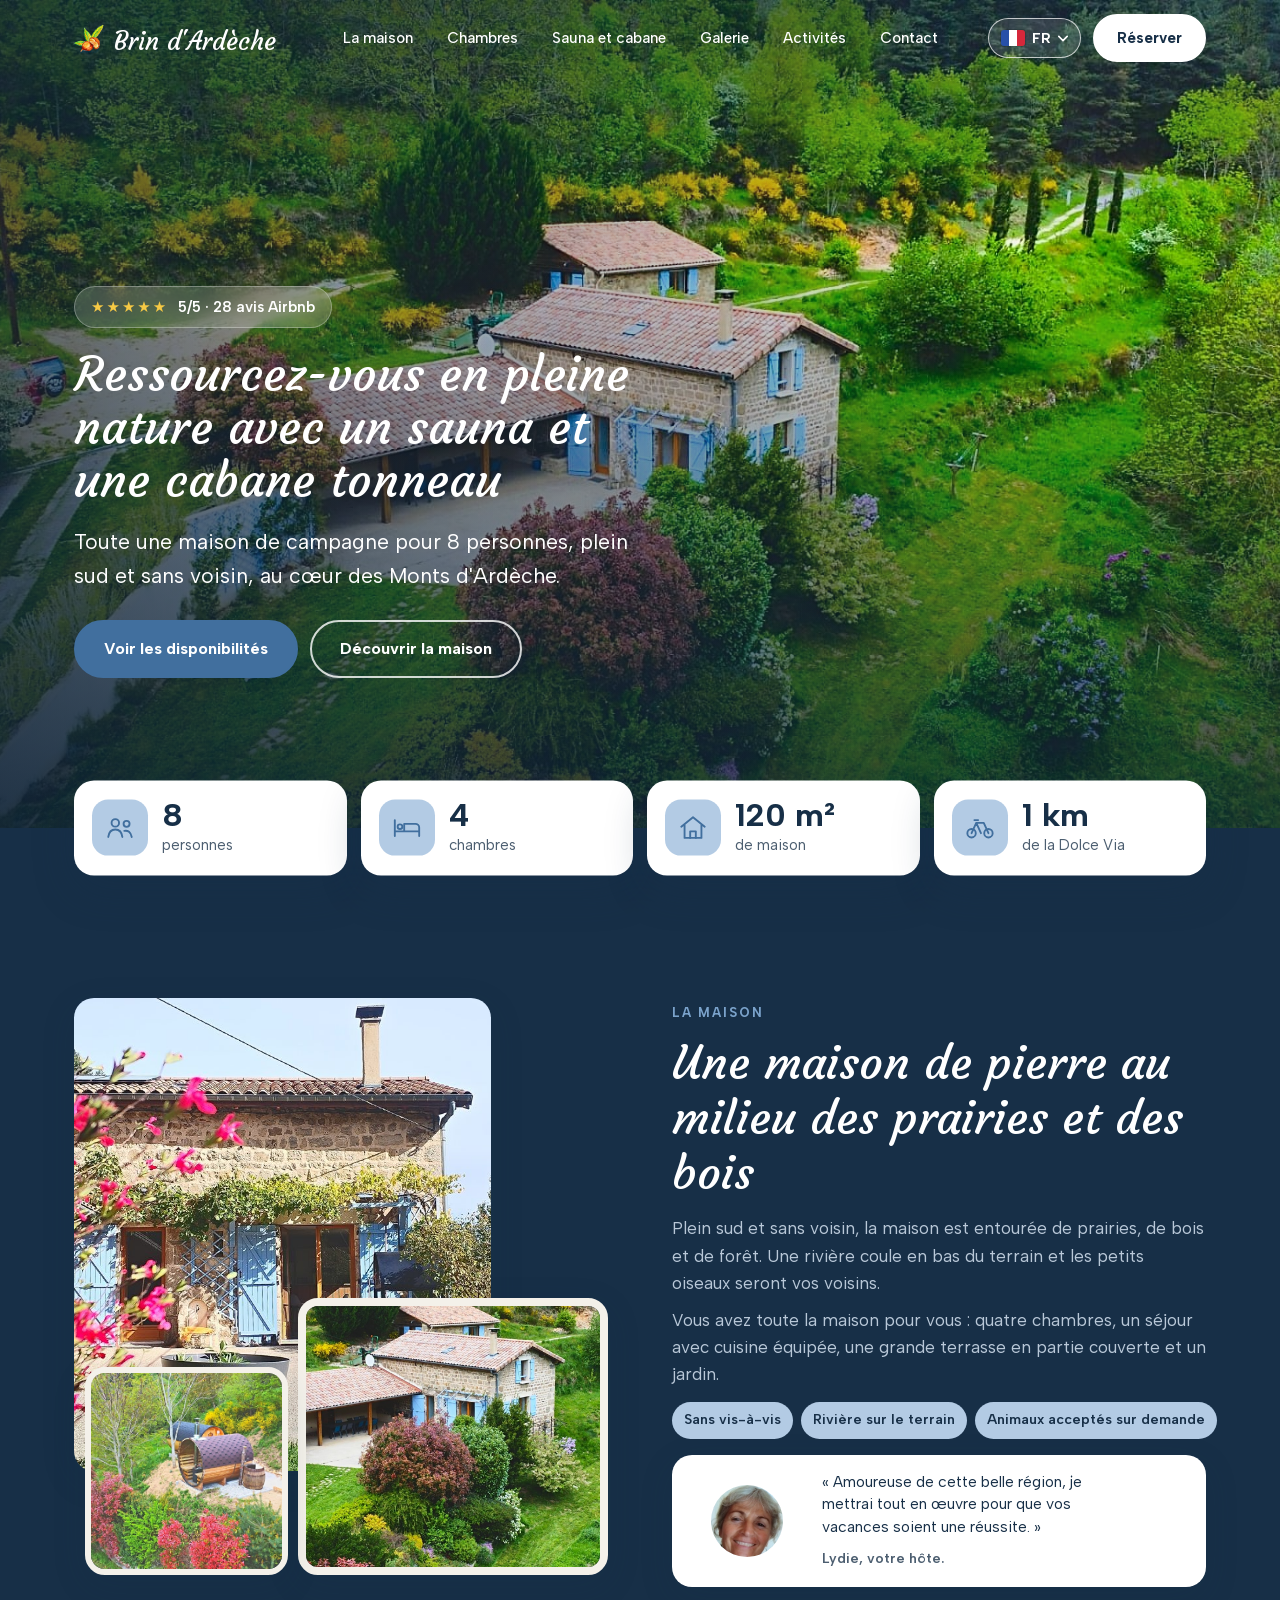
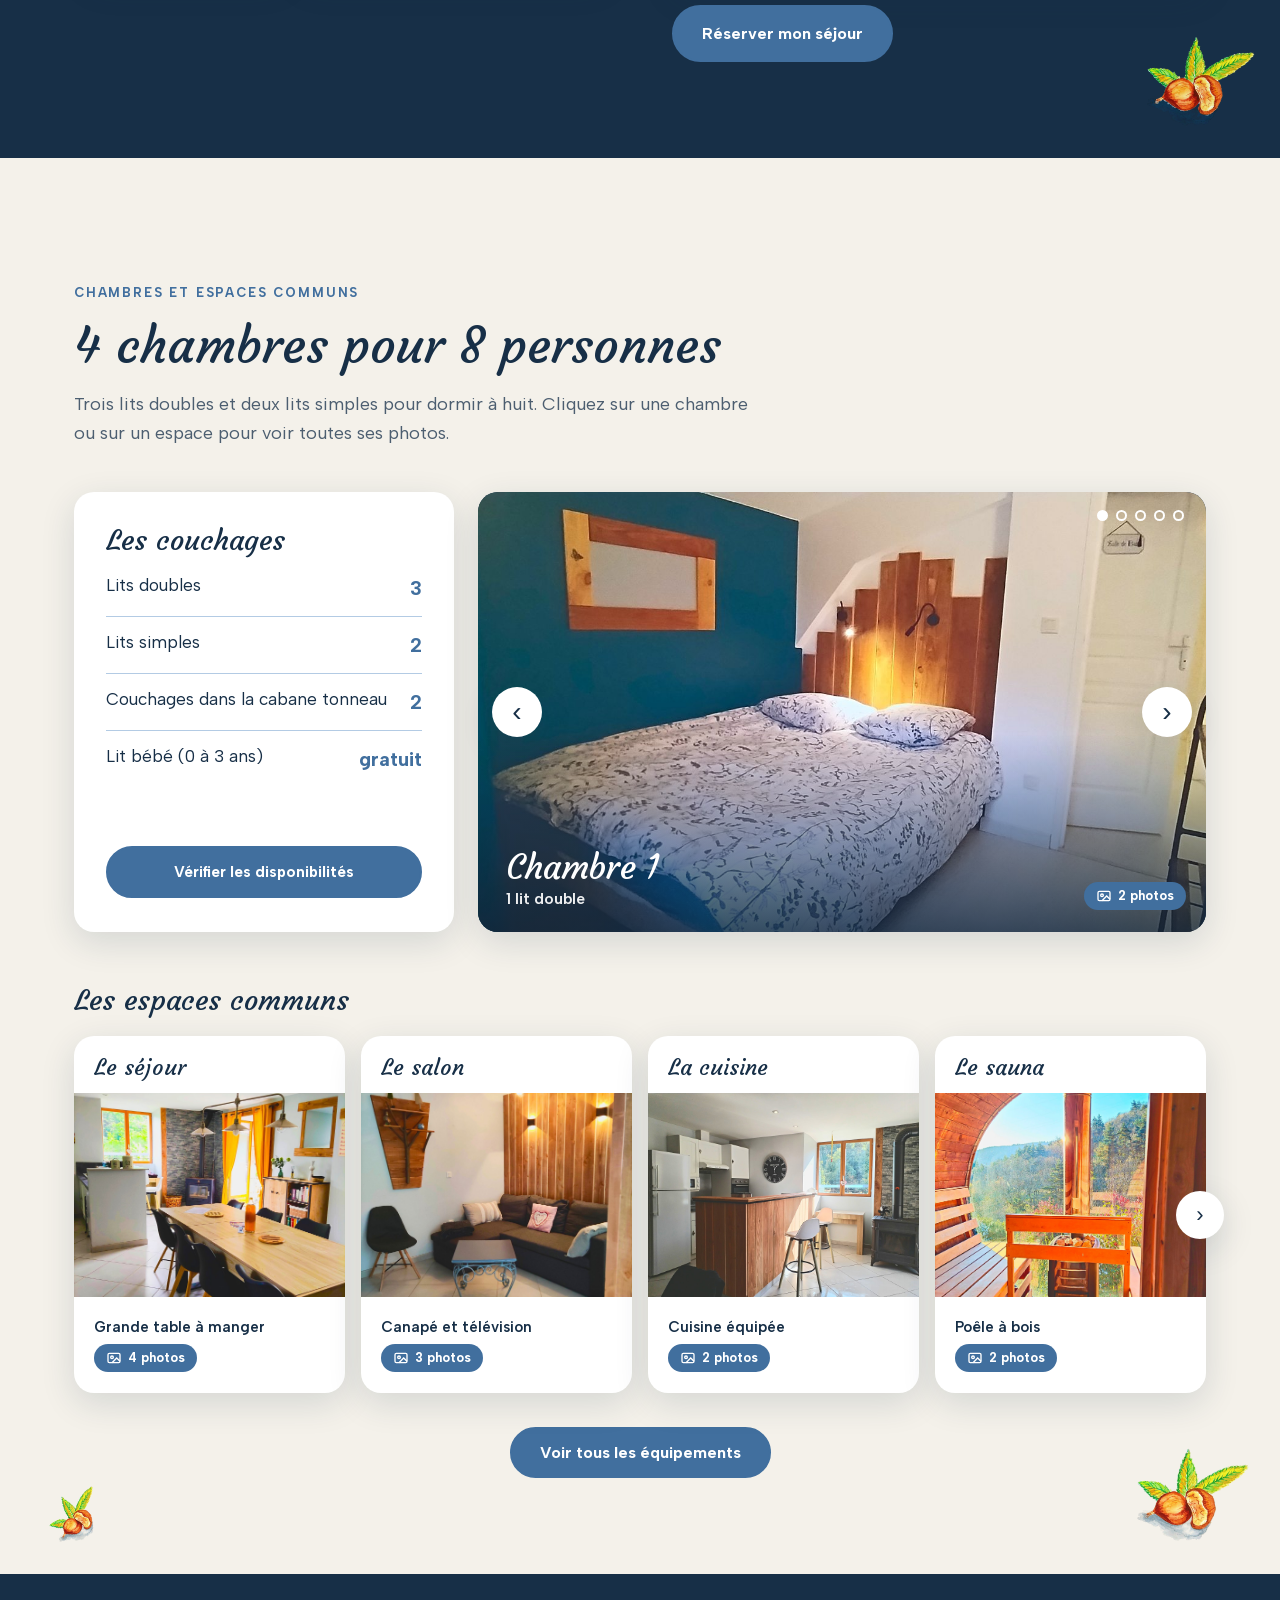
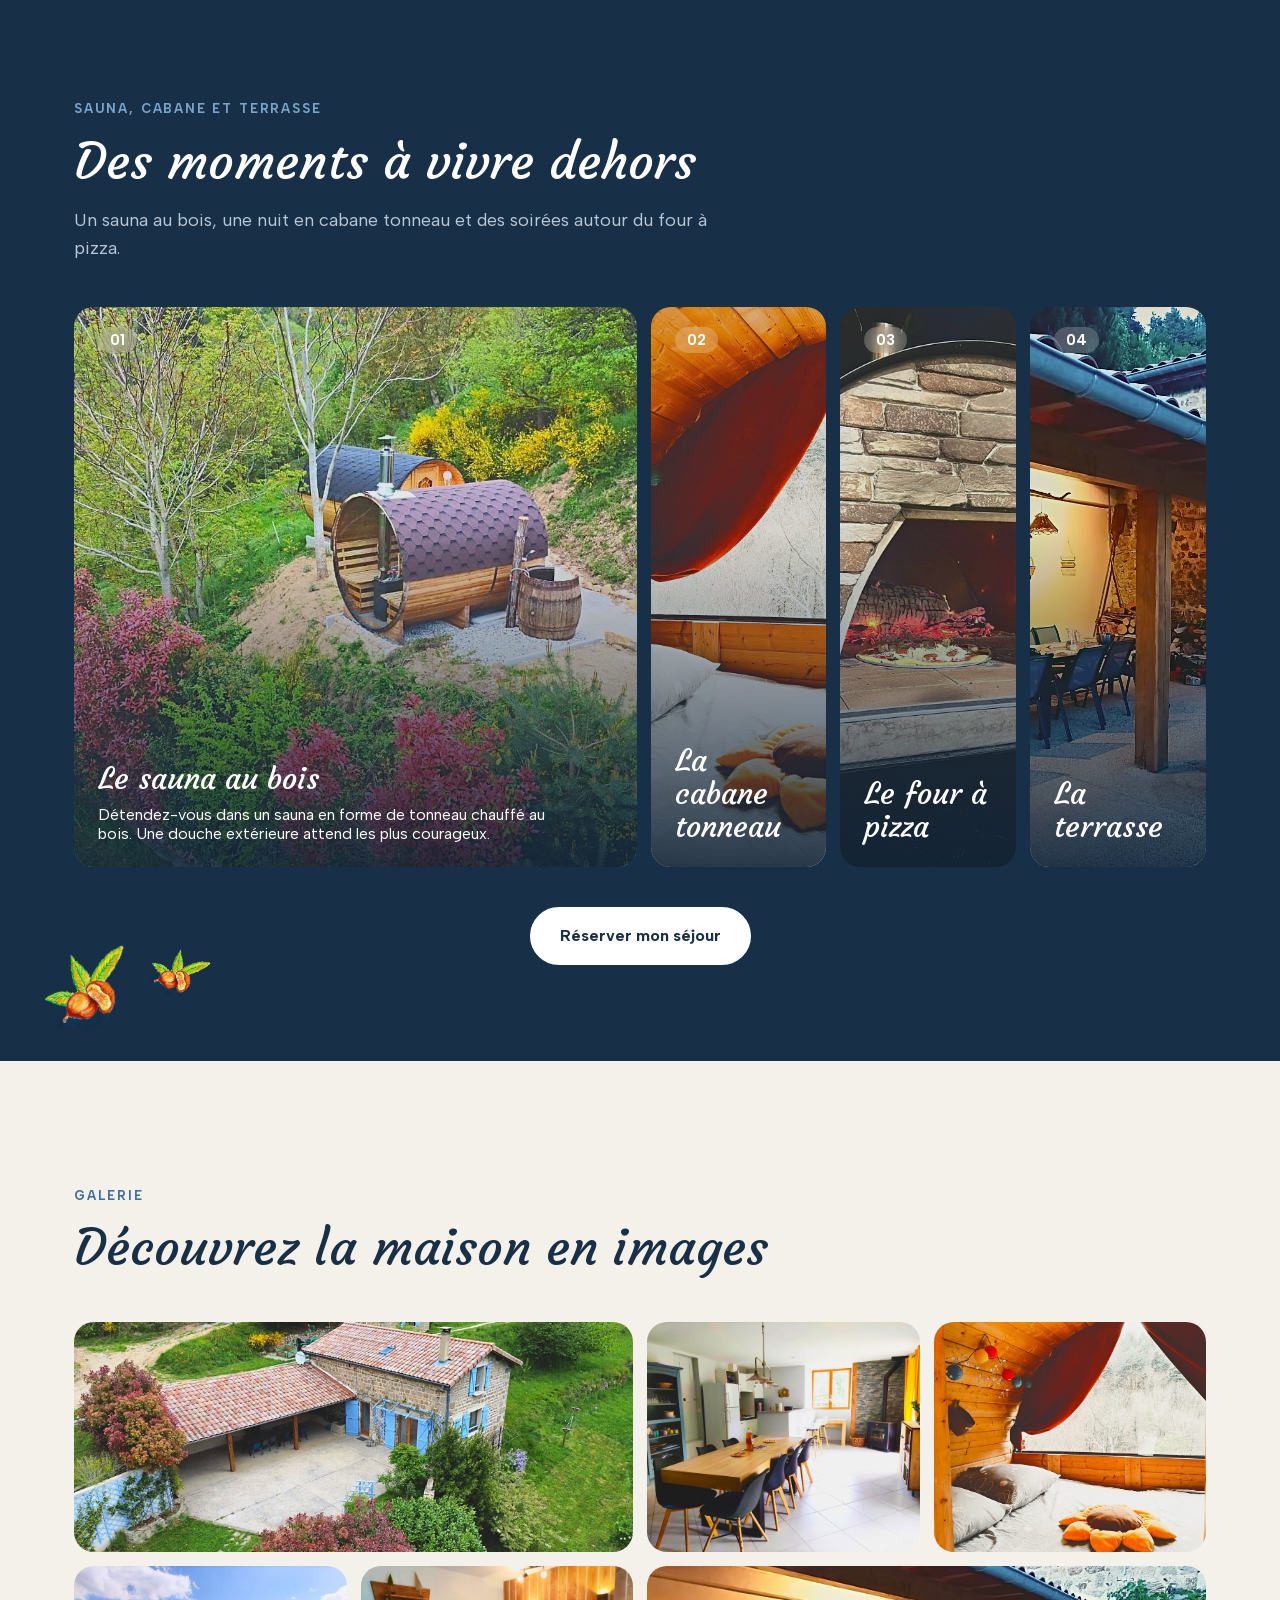
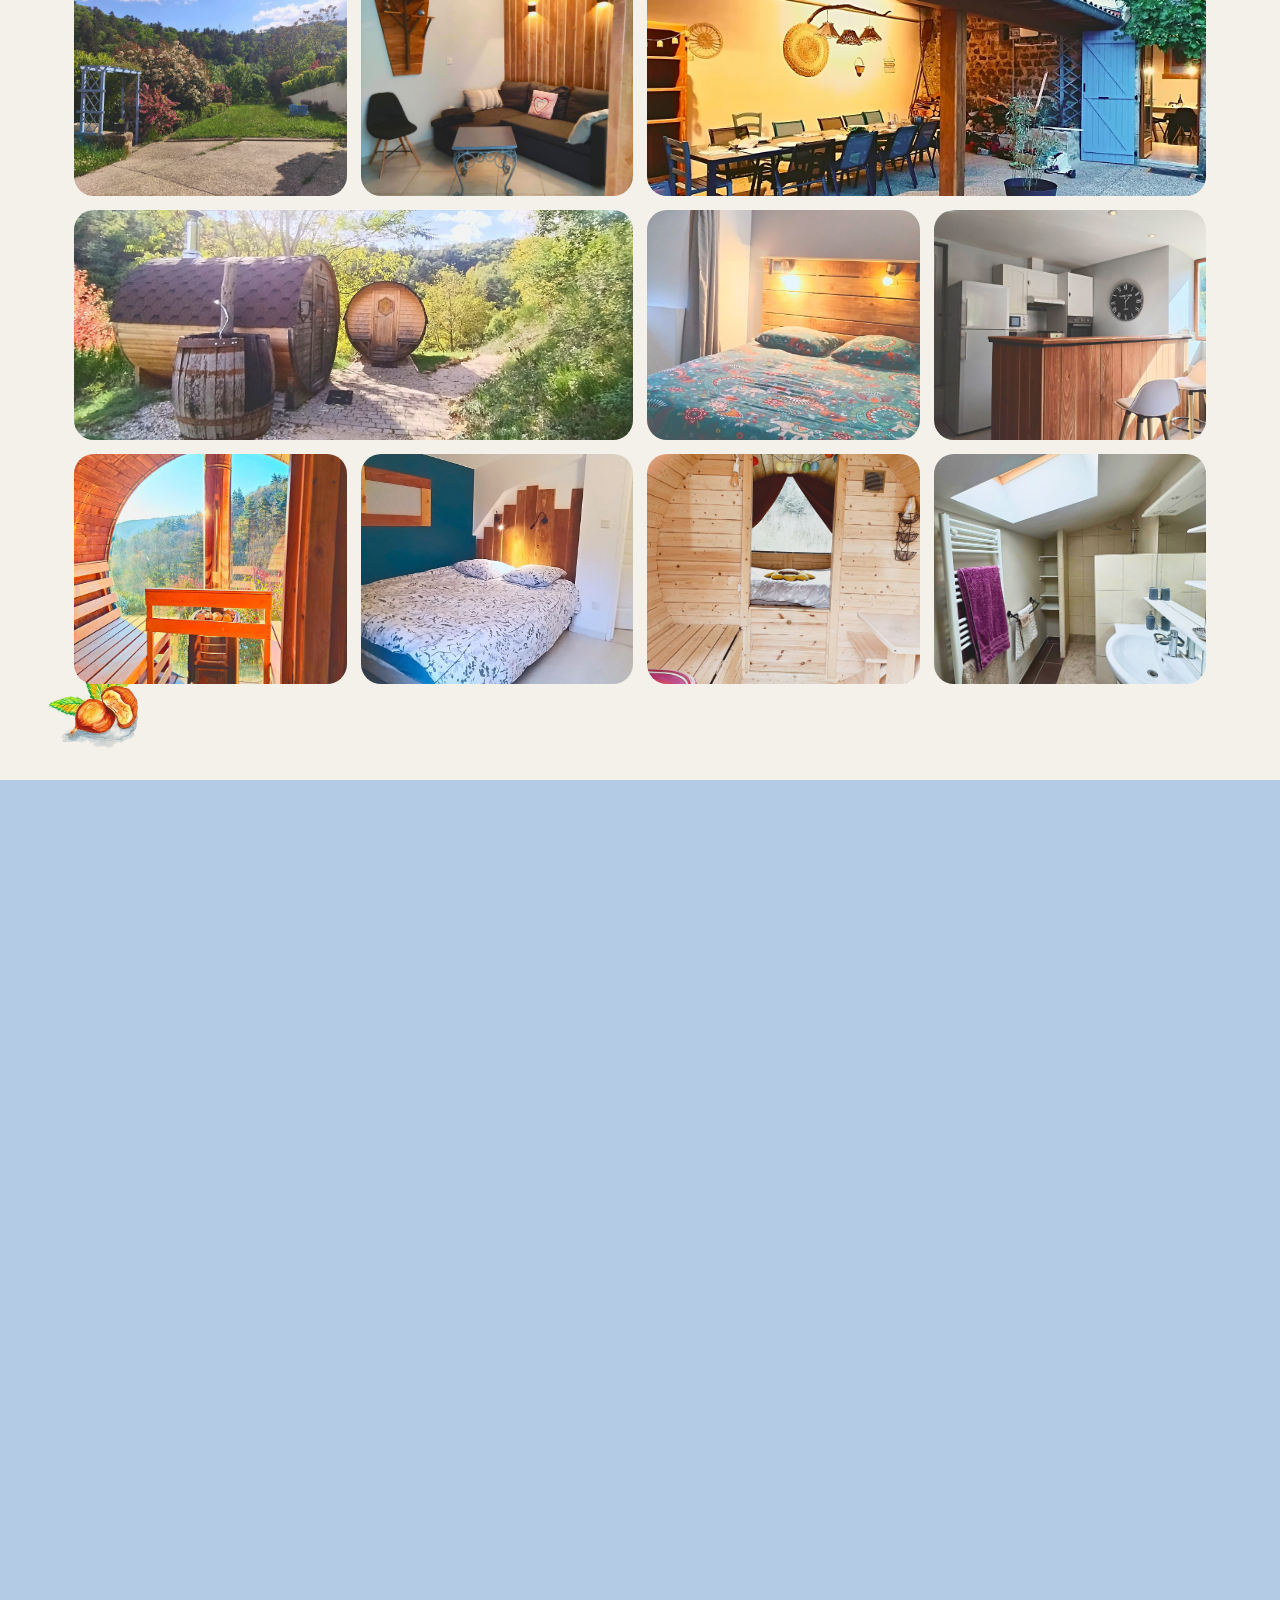
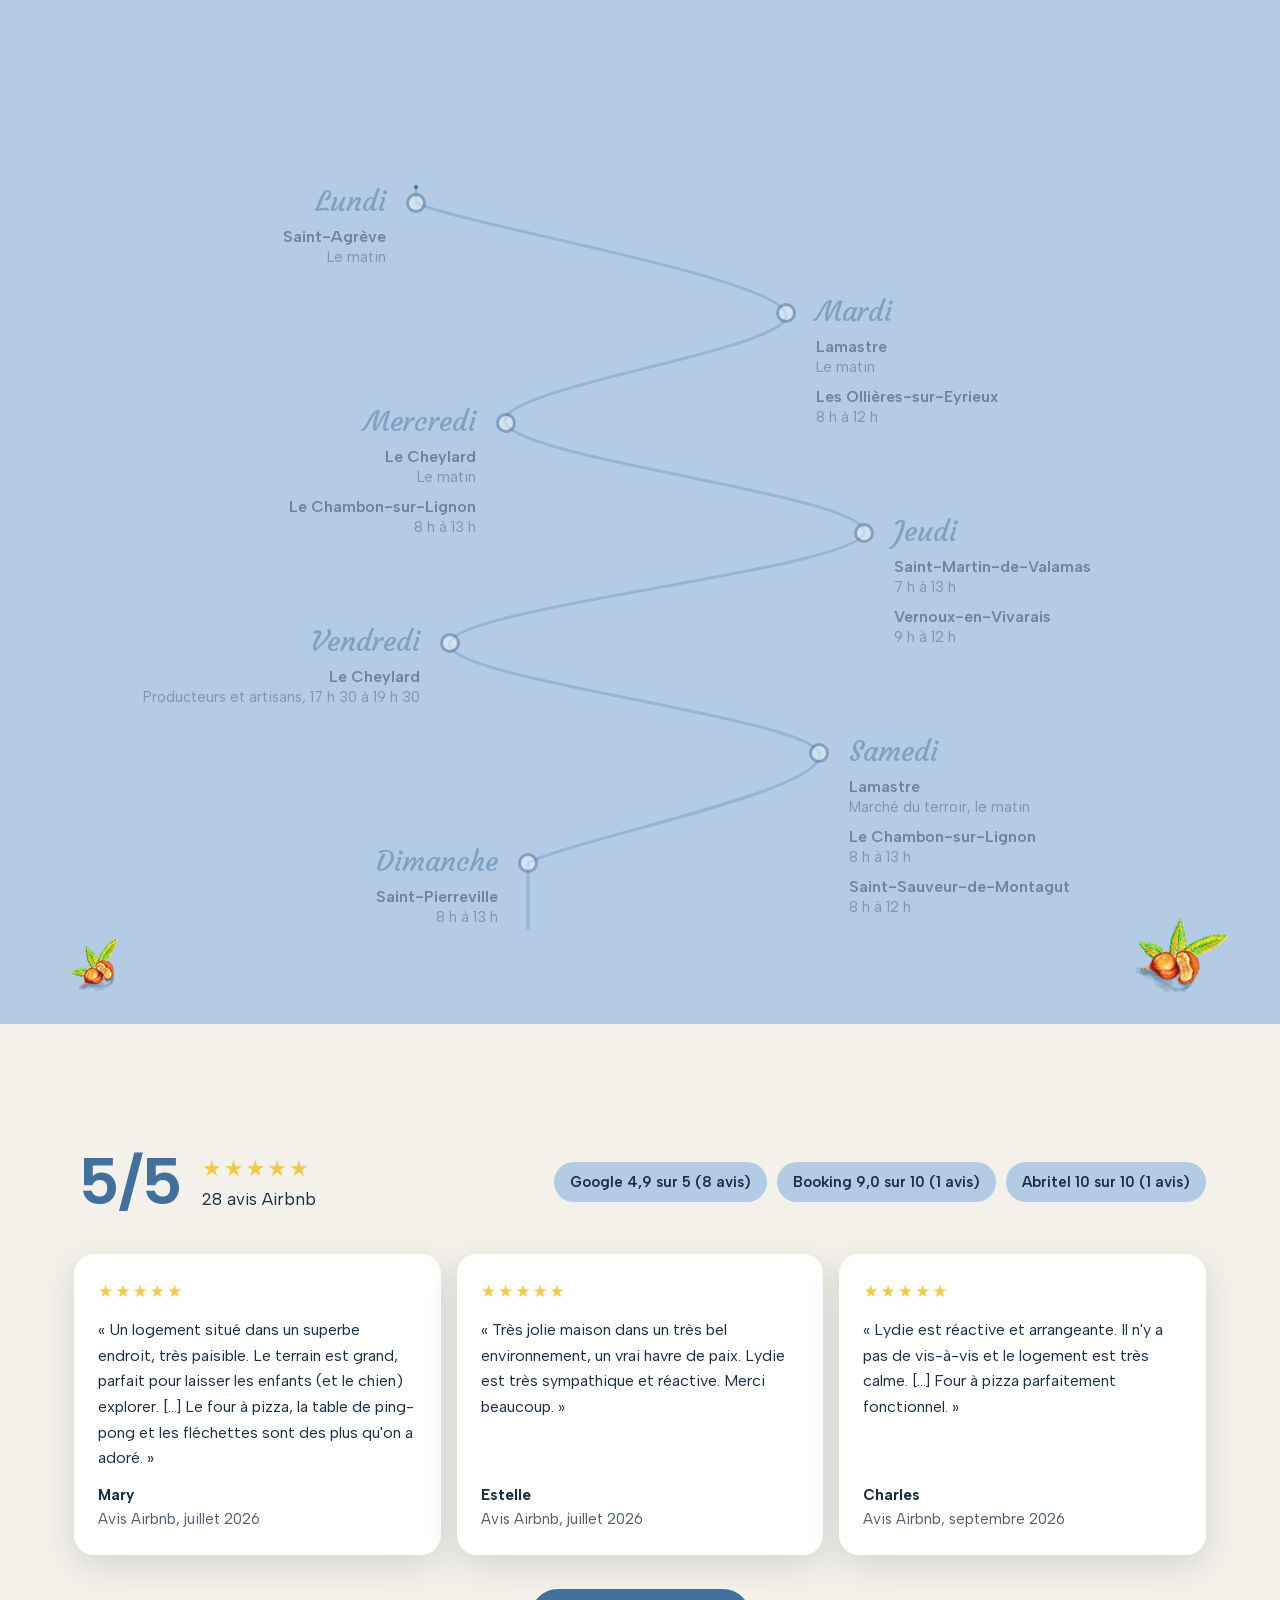
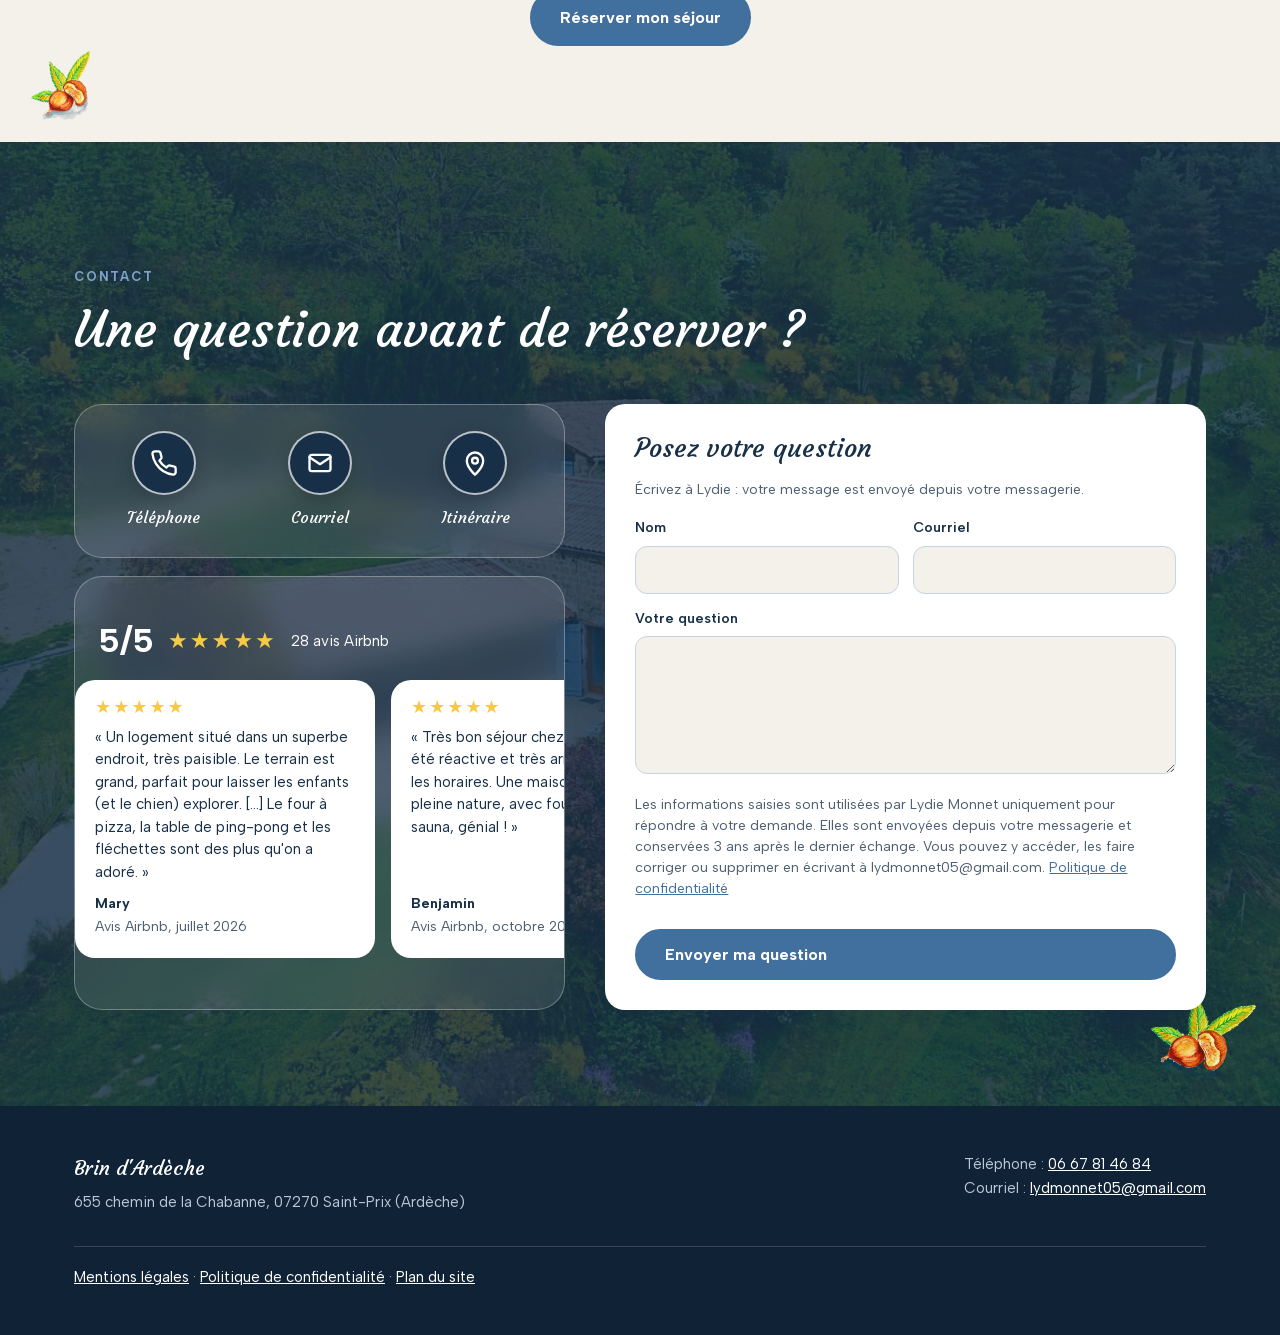
==== commit 42a48bfd: "Pages légales, polices hébergées, formulaire sans case Co-Authored-By: Claude Sonnet 5.5 <noreply@an" ====
--- a/index.html
+++ b/index.html
@@ -6,9 +6,8 @@
 <title>Brin d'Ardèche : maison avec sauna et cabane tonneau à Saint-Prix</title>
 <meta name="description" content="Maison de campagne pour 8 personnes à Saint-Prix, dans les Monts d'Ardèche, avec sauna au bois, cabane tonneau, four à pizza et Dolce Via à moins de 1 km.">
 <link rel="preload" as="image" href="images/vue-loin.jpg" fetchpriority="high">
-<link rel="preconnect" href="https://fonts.googleapis.com">
-<link rel="preconnect" href="https://fonts.gstatic.com" crossorigin>
-<link href="https://fonts.googleapis.com/css2?family=Albert+Sans:wght@400;500;600;700&family=Courgette&display=swap" rel="stylesheet">
+<link rel="preload" as="font" type="font/woff2" href="fonts/albert-sans-latin.woff2" crossorigin>
+<link rel="preload" as="font" type="font/woff2" href="fonts/courgette-latin.woff2" crossorigin>
 <style>
 /* indispensable : la page d'ouverture ne s'affiche jamais sans sa mise en forme, même si la feuille de style est en cache */
 .intro{display:none}
@@ -17,7 +16,7 @@
 .intro__fond{position:absolute;inset:0;background-size:cover}
 .avis-pastille,.avis-carte,.avis__lien,.puce--lien{text-decoration:none}
 </style>
-<link rel="stylesheet" href="css/style.css?v=20261026zg">
+<link rel="stylesheet" href="css/style.css?v=20261027a">
 </head>
 <body>
 <script>if(!(window.matchMedia&&window.matchMedia('(prefers-reduced-motion: reduce)').matches))document.documentElement.classList.add('intro-actif')</script>
@@ -274,8 +273,7 @@
           <label class="champ">Courriel<input name="mail" type="email" required autocomplete="email"></label>
           <label class="champ champ--pleine">Votre question<textarea name="message" rows="5" required></textarea></label>
         </div>
-        <label class="accord"><input type="checkbox" name="accord" required><span>J'accepte que mes informations soient utilisées pour me recontacter au sujet de ma demande.</span></label>
-        <p class="accord__err" id="accord-err" role="alert" hidden>Cochez cette case pour envoyer votre question.</p>
+        <p class="form-rgpd">Les informations saisies sont utilisées par Lydie Monnet uniquement pour répondre à votre demande. Elles sont envoyées depuis votre messagerie et conservées 3 ans après le dernier échange. Vous pouvez y accéder, les faire corriger ou supprimer en écrivant à lydmonnet05@gmail.com. <a href="politique-confidentialite.html">Politique de confidentialité</a></p>
         <button class="btn" type="submit">Envoyer ma question</button>
         <p class="demande__ok" id="ok">Votre messagerie s'ouvre avec votre question prête à envoyer.</p>
       </form>
@@ -287,6 +285,7 @@
   <div class="wrap pied__in">
     <div><b>Brin d'Ardèche</b>655 chemin de la Chabanne, 07270 Saint-Prix (Ardèche)</div>
     <div>Téléphone : <a href="tel:+33667814684">06 67 81 46 84</a><br>Courriel : <a href="mailto:lydmonnet05@gmail.com">lydmonnet05@gmail.com</a></div>
+    <div class="pied__bas"><a href="mentions-legales.html">Mentions légales</a> · <a href="politique-confidentialite.html">Politique de confidentialité</a> · <a href="plan-du-site.html">Plan du site</a></div>
   </div>
 </footer>
 
@@ -309,7 +308,7 @@
 
 
 
-<script src="js/i18n.js?v=20261026zg"></script>
-<script src="js/main.js?v=20261026zg"></script>
+<script src="js/i18n.js?v=20261027a"></script>
+<script src="js/main.js?v=20261027a"></script>
 </body>
 </html>
--- a/css/style.css
+++ b/css/style.css
@@ -1,3 +1,7 @@
+@font-face{font-family:'Albert Sans';font-style:normal;font-weight:400 700;font-display:swap;src:url(../fonts/albert-sans-latin-ext.woff2) format('woff2');unicode-range:U+0100-02BA, U+02BD-02C5, U+02C7-02CC, U+02CE-02D7, U+02DD-02FF, U+0304, U+0308, U+0329, U+1D00-1DBF, U+1E00-1E9F, U+1EF2-1EFF, U+2020, U+20A0-20AB, U+20AD-20C4, U+2113, U+2C60-2C7F, U+A720-A7FF}
+@font-face{font-family:'Albert Sans';font-style:normal;font-weight:400 700;font-display:swap;src:url(../fonts/albert-sans-latin.woff2) format('woff2');unicode-range:U+0000-00FF, U+0131, U+0152-0153, U+02BB-02BC, U+02C6, U+02DA, U+02DC, U+0304, U+0308, U+0329, U+2000-206F, U+20AC, U+2122, U+2191, U+2193, U+2212, U+2215, U+FEFF, U+FFFD}
+@font-face{font-family:'Courgette';font-style:normal;font-weight:400;font-display:swap;src:url(../fonts/courgette-latin-ext.woff2) format('woff2');unicode-range:U+0100-02BA, U+02BD-02C5, U+02C7-02CC, U+02CE-02D7, U+02DD-02FF, U+0304, U+0308, U+0329, U+1D00-1DBF, U+1E00-1E9F, U+1EF2-1EFF, U+2020, U+20A0-20AB, U+20AD-20C4, U+2113, U+2C60-2C7F, U+A720-A7FF}
+@font-face{font-family:'Courgette';font-style:normal;font-weight:400;font-display:swap;src:url(../fonts/courgette-latin.woff2) format('woff2');unicode-range:U+0000-00FF, U+0131, U+0152-0153, U+02BB-02BC, U+02C6, U+02DA, U+02DC, U+0304, U+0308, U+0329, U+2000-206F, U+20AC, U+2122, U+2191, U+2193, U+2212, U+2215, U+FEFF, U+FFFD}
 :root{
   --ecru:#F4F1EA;--ciel:#B3CBE4;--volet:#416F9E;--volet-clair:#7BA3CB;--nuit:#172F47;--nuit-2:#0F2236;
   --texte:#172F47;--doux:#4C5E70;--blanc:#fff;
@@ -476,10 +480,8 @@
 #activites:before{right:auto;left:70px;bottom:30px}
 #chambres:before{right:auto;left:48px;bottom:30px}
 
-.accord{display:flex;gap:10px;align-items:flex-start;margin:4px 0 14px;font-size:14.5px;line-height:1.45;cursor:pointer}
-.accord input{flex:none;width:20px;height:20px;margin-top:2px;accent-color:var(--volet);cursor:pointer}
-.accord__err{margin:-6px 0 12px;color:#B3261E;font-weight:600;font-size:14px}
-.accord__err[hidden]{display:none}
+.form-rgpd{margin:4px 0 14px;font-size:14px;line-height:1.5;color:var(--doux)}
+.form-rgpd a{color:var(--volet)}
 
 .info__ico{background:var(--volet);color:#fff;border:2px solid rgba(255,255,255,.55);transition:transform .25s,background .2s}
 .info:hover .info__ico,.info:focus-visible .info__ico{background:#4F82B8}
@@ -538,3 +540,24 @@
 .maison .hote small{color:var(--doux)}
 .maison .puce{background:var(--ciel);color:var(--nuit)}
 .ciel{background:#B3CBE4}
+.entete__in--page{grid-template-columns:1fr auto}
+.retour{justify-self:end;padding:10px 22px;border-radius:999px;background:var(--volet);color:#fff;font-weight:700;font-size:15px;text-decoration:none}
+.retour:hover{background:var(--nuit)}
+.page-legale{padding:130px 0 70px}
+.page-legale .etroit{max-width:820px}
+.page-legale h1{font-size:clamp(34px,5vw,48px);margin-bottom:18px}
+.page-legale h2{font-size:26px;margin:34px 0 10px}
+.page-legale p,.page-legale ul{margin-bottom:14px}
+.page-legale ul{padding-left:22px}
+.page-legale li{margin-bottom:8px}
+.page-legale ul.plan{list-style:none;padding:0}
+.page-legale ul.plan li a{display:inline-block;padding:6px 0;color:var(--volet);font-weight:600}
+.page-legale a{color:var(--volet)}
+.a-remplir{color:#C0182A;font-weight:700}
+.note-rouge{color:#C0182A;font-weight:600}
+.pied__bas{flex-basis:100%;margin-top:8px;padding-top:18px;border-top:1px solid rgba(255,255,255,.16)}
+.page-legale .defil{overflow-x:auto;margin:0 0 16px}
+.page-legale table{width:100%;border-collapse:collapse;font-size:15px;min-width:560px}
+.page-legale th,.page-legale td{padding:9px 10px;border-bottom:1px solid rgba(23,47,71,.18);text-align:left;vertical-align:top}
+.page-legale th{font-weight:700;color:var(--nuit)}
+
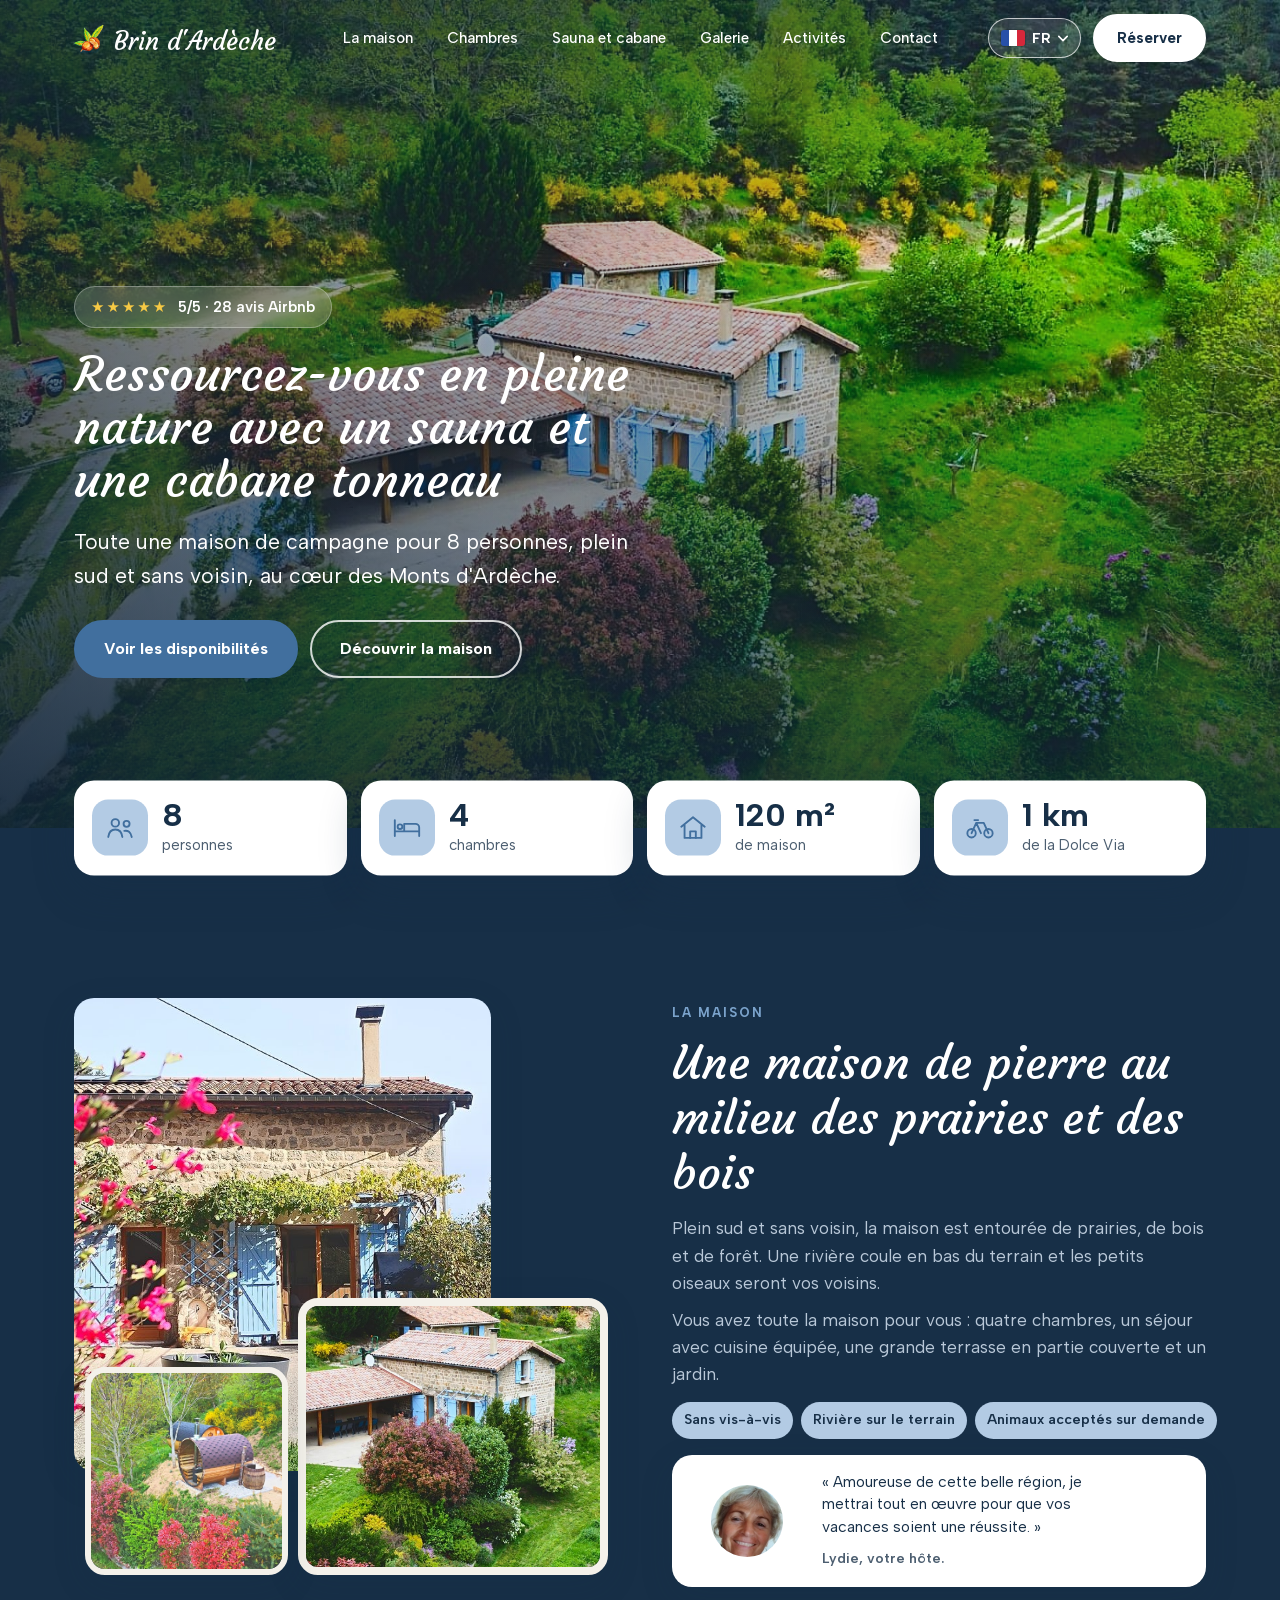
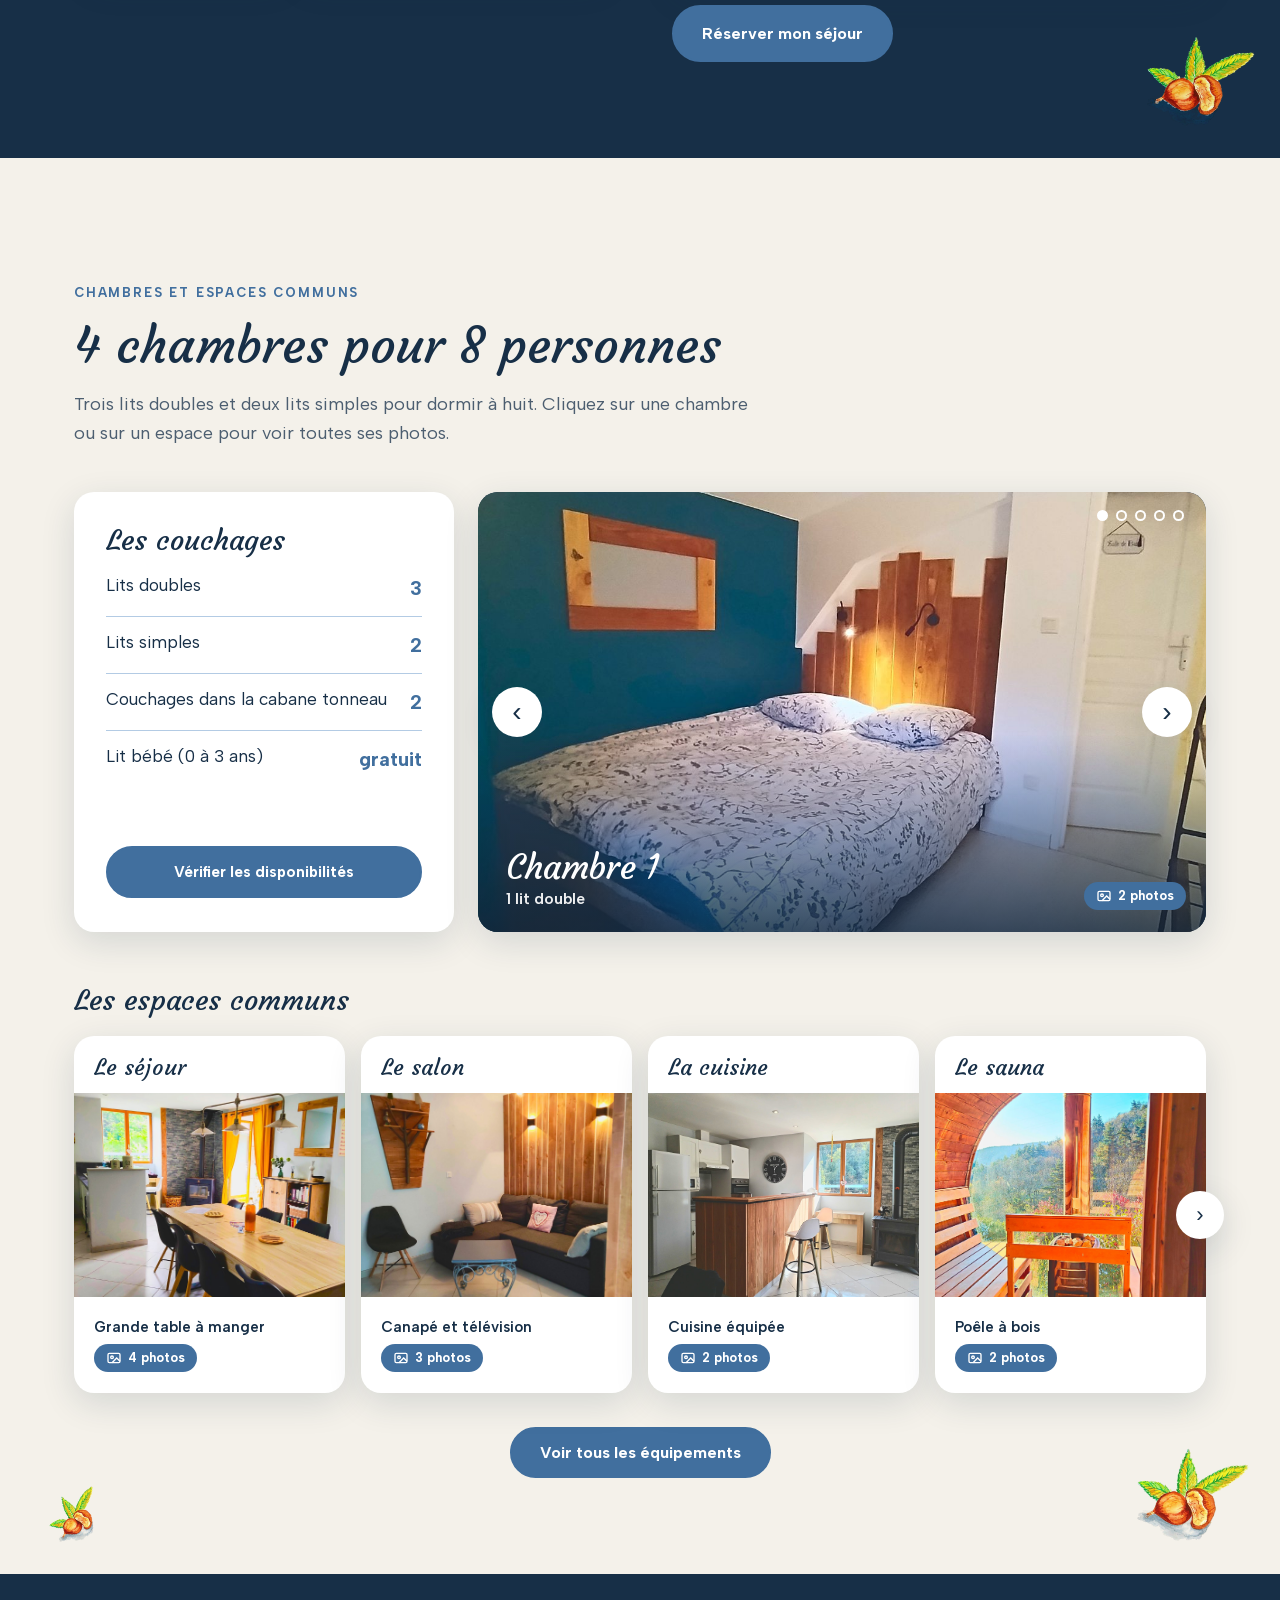
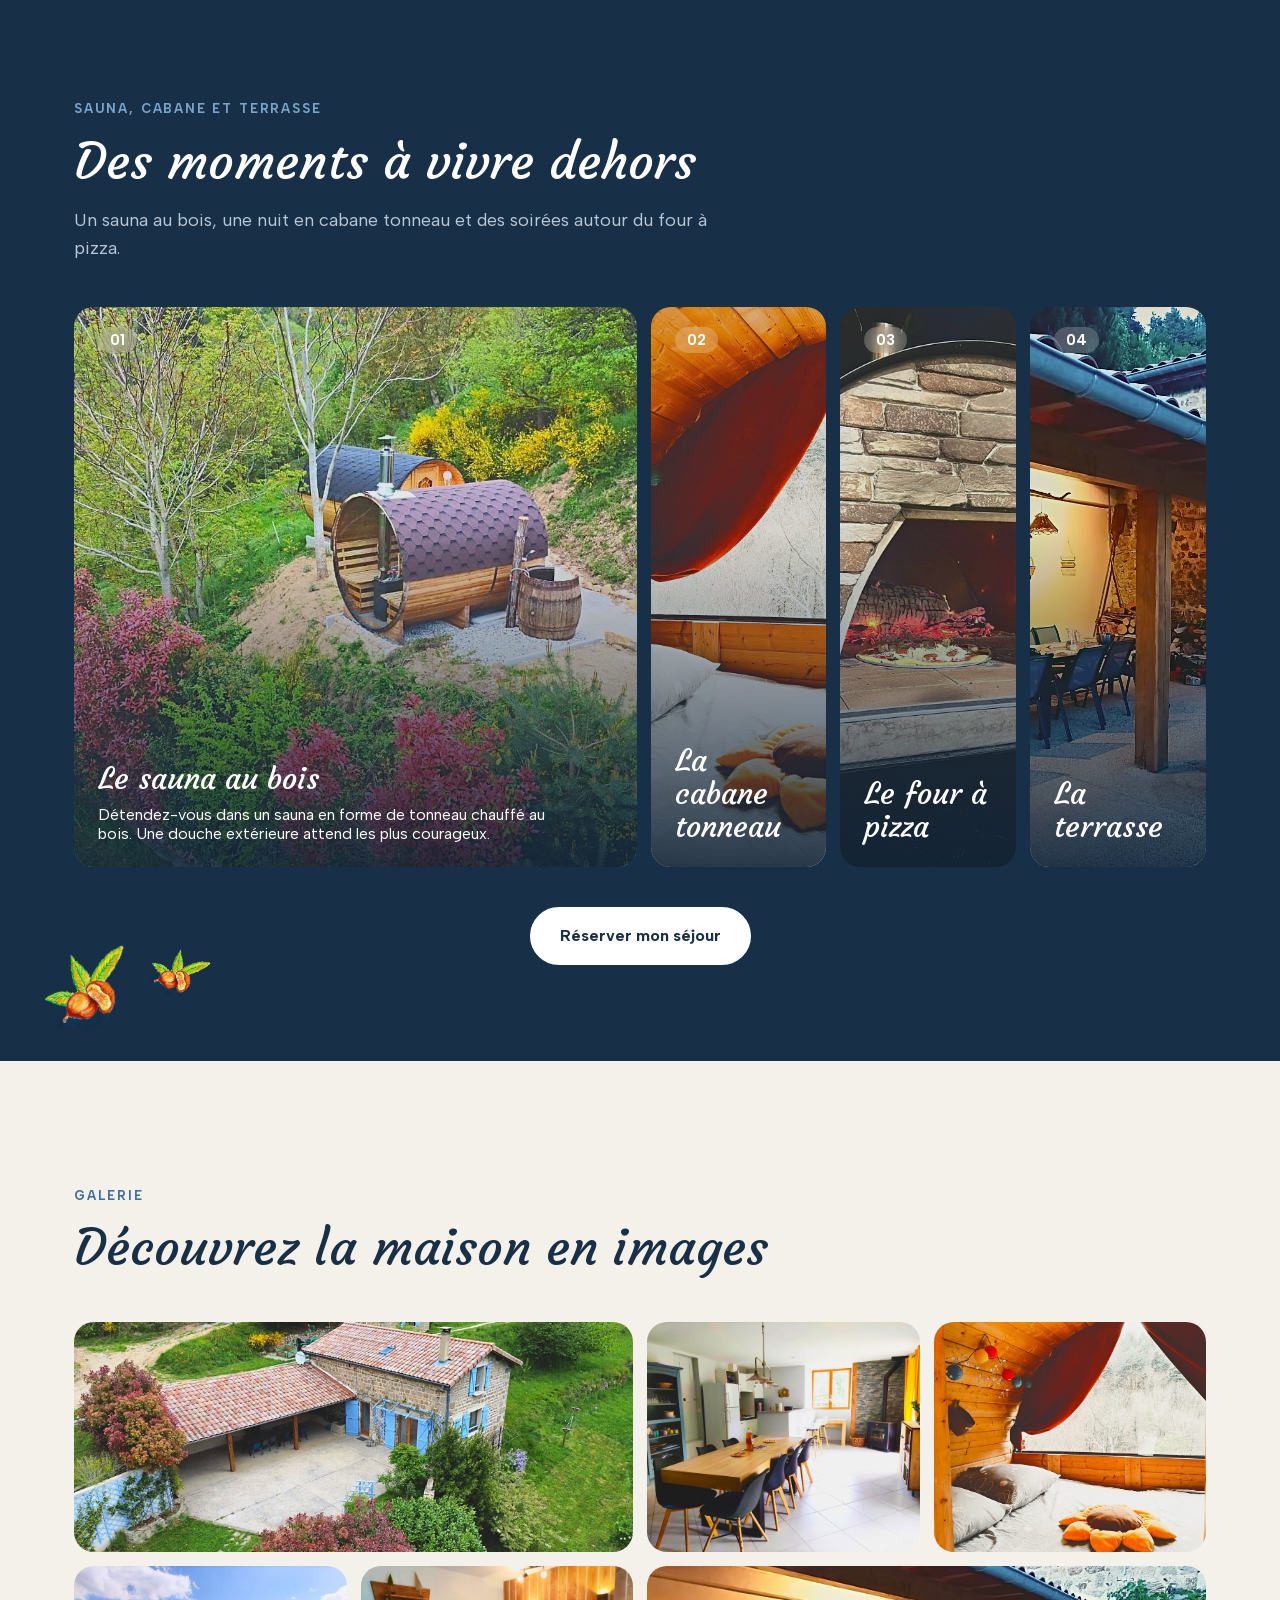
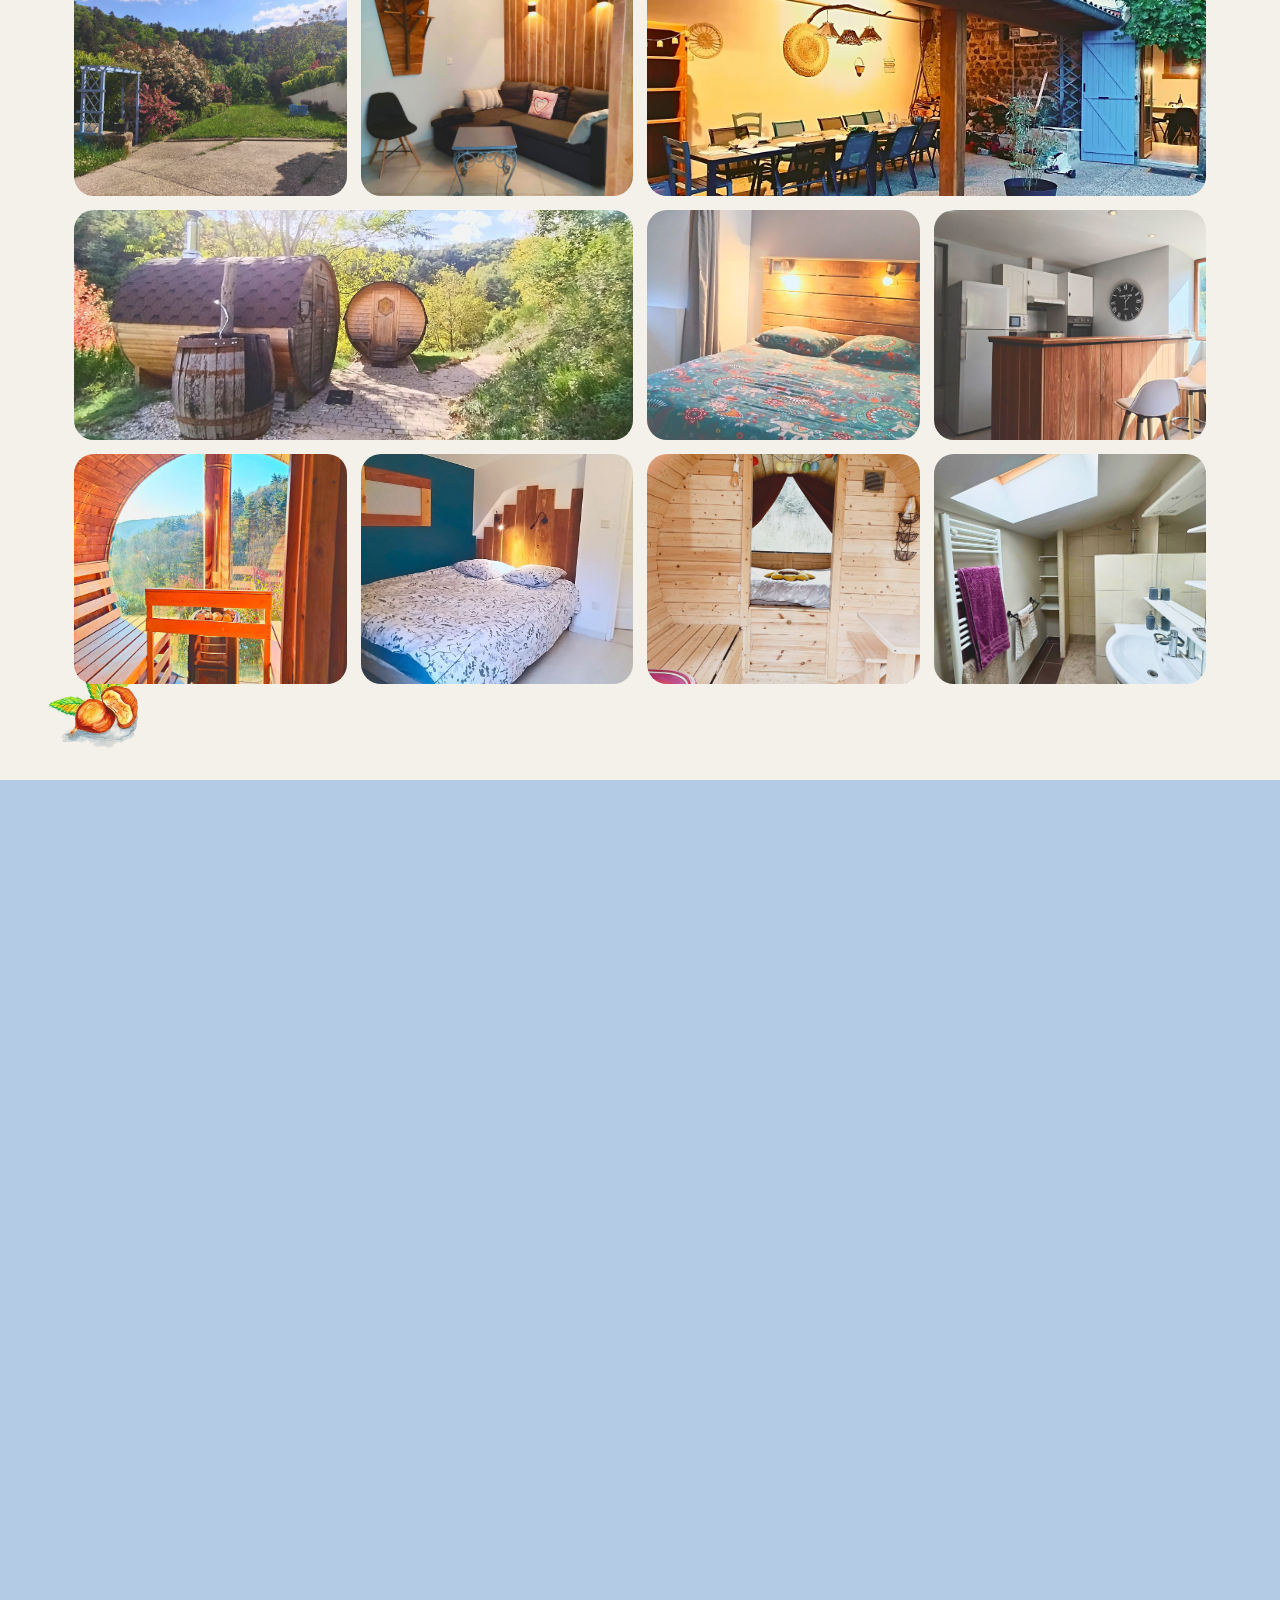
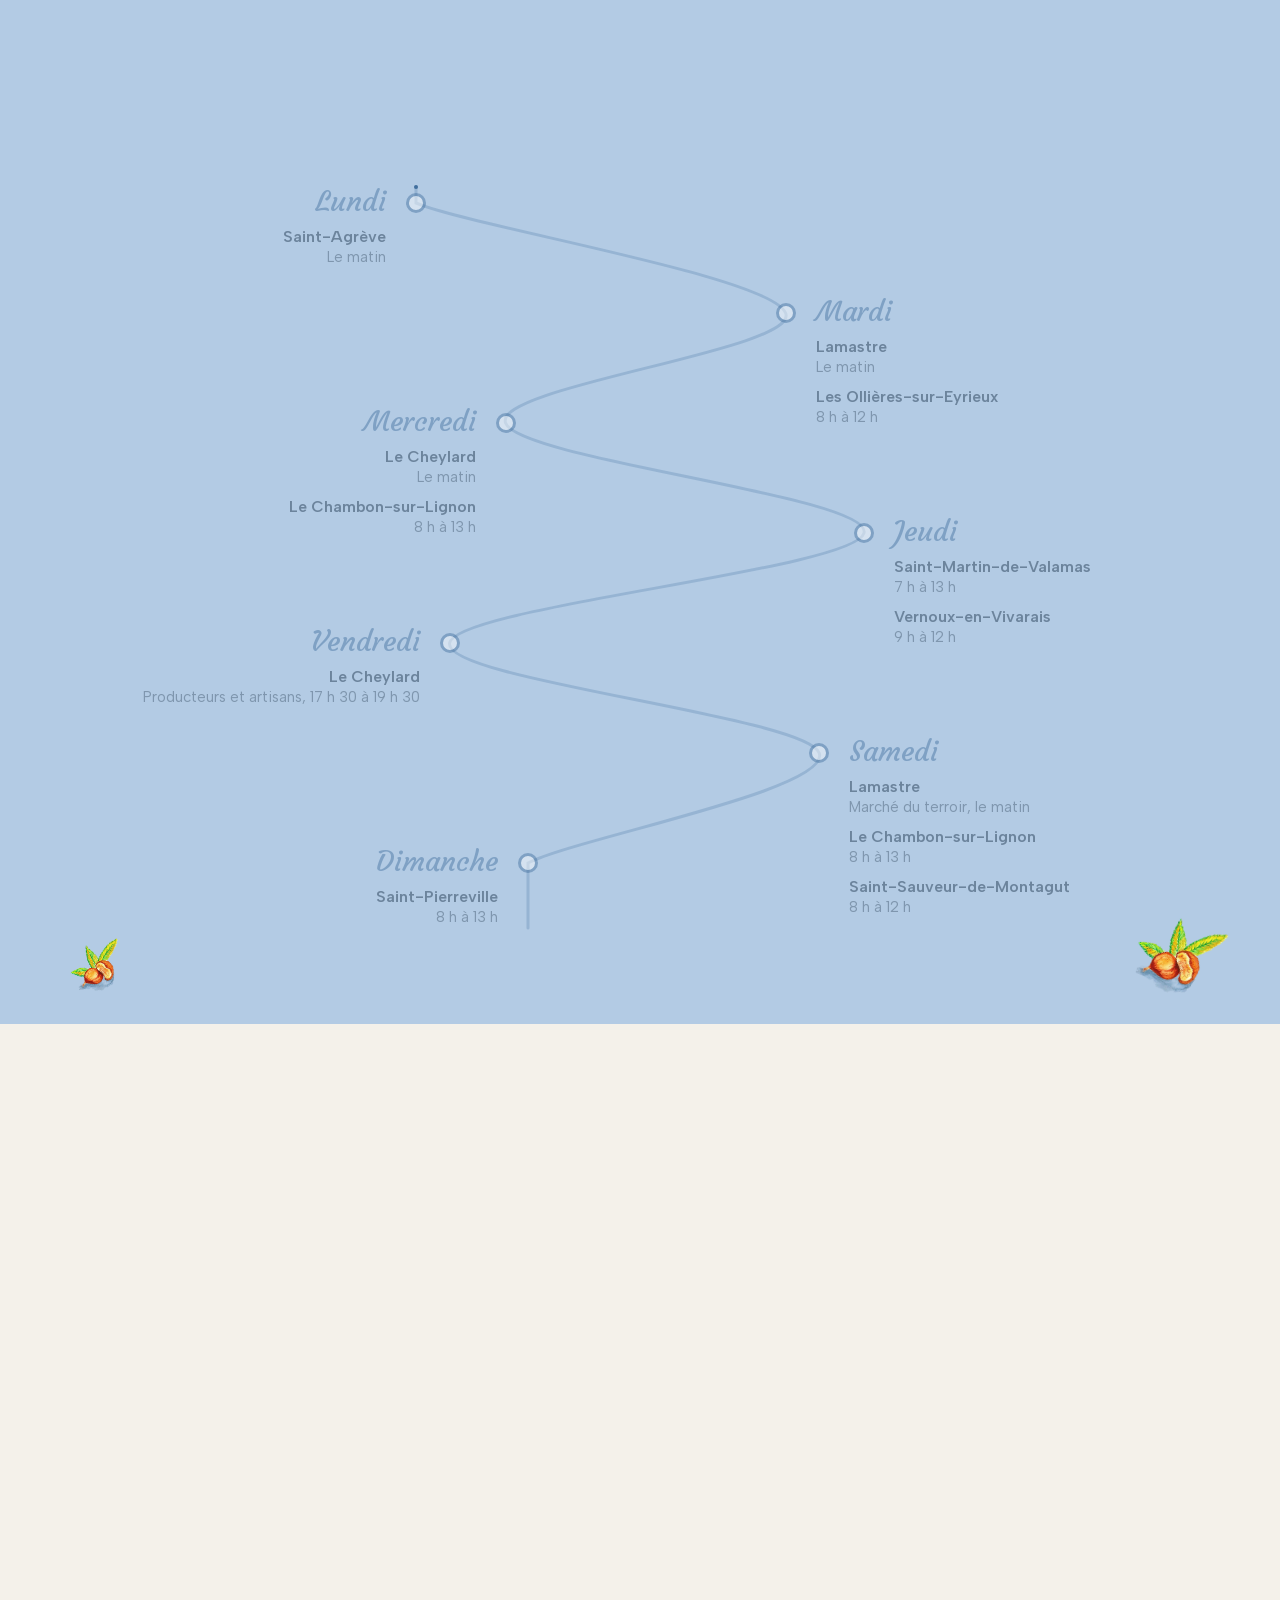
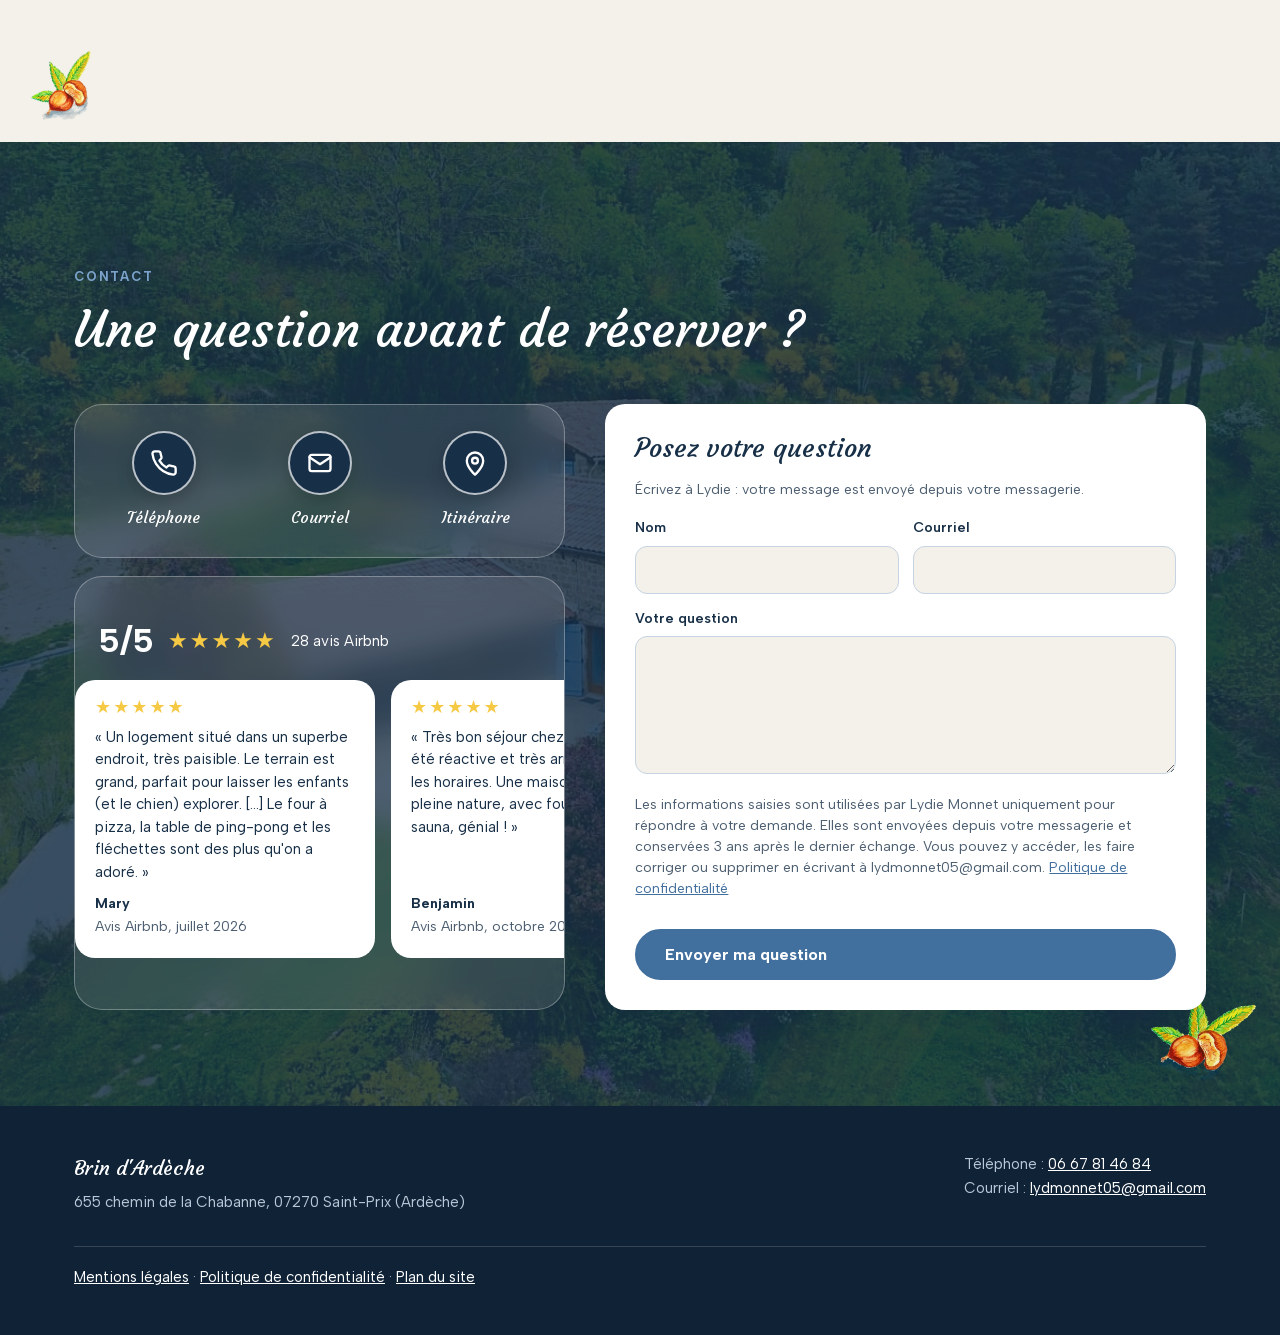
==== commit 4ac7b2d5: "Version mobile : défilements, carrousels, galerie repliable, menu en croix Co-Authored-By: Claude So" ====
--- a/index.html
+++ b/index.html
@@ -2,7 +2,7 @@
 <html lang="fr">
 <head>
 <meta charset="utf-8">
-<meta name="viewport" content="width=device-width,initial-scale=1">
+<meta name="viewport" content="width=device-width,initial-scale=1,maximum-scale=1,user-scalable=no">
 <title>Brin d'Ardèche : maison avec sauna et cabane tonneau à Saint-Prix</title>
 <meta name="description" content="Maison de campagne pour 8 personnes à Saint-Prix, dans les Monts d'Ardèche, avec sauna au bois, cabane tonneau, four à pizza et Dolce Via à moins de 1 km.">
 <link rel="preload" as="image" href="images/vue-loin.jpg" fetchpriority="high">
@@ -16,7 +16,7 @@
 .intro__fond{position:absolute;inset:0;background-size:cover}
 .avis-pastille,.avis-carte,.avis__lien,.puce--lien{text-decoration:none}
 </style>
-<link rel="stylesheet" href="css/style.css?v=20261027a">
+<link rel="stylesheet" href="css/style.css?v=20261027b">
 </head>
 <body>
 <script>if(!(window.matchMedia&&window.matchMedia('(prefers-reduced-motion: reduce)').matches))document.documentElement.classList.add('intro-actif')</script>
@@ -174,7 +174,7 @@
       <span class="surtitre">Galerie</span>
       <h2>Découvrez la maison en images</h2>
     </div>
-    <div class="galerie apparait" id="galerie-grille">
+    <div class="galerie apparait galerie--replie" id="galerie-grille">
       <button class="g-large" data-album="galerie" data-i="0"><img src="images/tonneaux-haut.jpg" alt="Vue du ciel sur la maison de pierre et sa terrasse" loading="lazy"></button>
       <button data-album="galerie" data-i="1"><img src="images/sejour-large.jpg" alt="Le séjour et la cuisine" loading="lazy"></button>
       <button data-album="galerie" data-i="2"><img src="images/cabane-int.jpg" alt="L'intérieur de la cabane tonneau" loading="lazy"></button>
@@ -189,6 +189,7 @@
       <button data-album="galerie" data-i="11"><img src="images/cabane-lampions.jpg" alt="Intérieur de la cabane tonneau, lit et lampions colorés" loading="lazy"></button>
       <button data-album="galerie" data-i="12"><img src="images/sdb.jpg" alt="Salle de bain avec fenêtre de toit" loading="lazy"></button>
     </div>
+    <div class="galerie__plus centre"><button class="btn" id="galerie-plus" type="button" aria-expanded="false"><span class="g-plus">Voir plus</span><span class="g-moins" hidden>Voir moins</span><svg viewBox="0 0 24 24" width="18" height="18" aria-hidden="true"><path d="M5 9l7 7 7-7" fill="none" stroke="currentColor" stroke-width="2.6" stroke-linecap="round" stroke-linejoin="round"/></svg></button></div>
   </div>
 </section>
 
@@ -199,11 +200,14 @@
       <h2>À faire autour de Saint-Prix</h2>
       <p>Lamastre est à 8 km et Le Cheylard à 10 km. Voici quatre idées de sorties dans les environs.</p>
     </div>
-    <div class="activites">
+    <div class="car-fen" id="act-car">
+    <div class="activites" id="act-piste">
       <article class="activite apparait" style="background-image:url(images/act-dolce.jpg)"><span class="activite__dist">Moins de 1 km</span><div><h3>La Dolce Via</h3><small class="credit">Photo : <a href="https://commons.wikimedia.org/wiki/File:Pont_dolce_via.jpg" target="_blank" rel="noopener">Robert Ferréol, CC BY-SA 4.0</a></small><p>Roulez à vélo ou promenez-vous sur une voie douce aménagée et sécurisée. Le tronçon du Cheylard à Lamastre mesure près de 20 km.</p></div></article>
       <article class="activite apparait" style="background-image:url(images/act-mastrou.jpg)"><span class="activite__dist">Départ à Lamastre</span><div><h3>Le Mastrou, train à vapeur</h3><small class="credit">Photo : <a href="https://commons.wikimedia.org/wiki/File:Trains_du_Vivarais_dit_Le_Mastrou_03.jpg" target="_blank" rel="noopener">trams aux fils, CC BY 2.0</a></small><p>Voyagez en train à vapeur sur 28 km, de Lamastre à Tournon-sur-Rhône, par les gorges du Doux. Le trajet passe par des ponts, des viaducs et des tunnels.</p></div></article>
       <article class="activite apparait" style="background-image:url(images/act-gorges.jpg)"><span class="activite__dist">À 40 min en voiture</span><div><h3>Les gorges du Doux</h3><small class="credit">Photo : <a href="https://commons.wikimedia.org/wiki/File:Gorges_du_Doux,_Ardèche.jpg" target="_blank" rel="noopener">Celeda, CC BY-SA 4.0</a></small><p>Un cadre sauvage pour le vélorail. La région propose aussi de la baignade et des sports d'eau vive.</p></div></article>
       <article class="activite apparait" style="background-image:url(images/act-rando.jpg)"><span class="activite__dist">Pays de Lamastre</span><div><h3>Randonnées et nature</h3><small class="credit">Photo fournie par Lydie</small><p>Choisissez parmi 22 parcours de randonnée à pied et 3 circuits d'orientation gratuits à faire en famille.</p></div></article>
+    </div>
+    <button class="car-fl car-fl--g" type="button" aria-label="Activité précédente">‹</button><button class="car-fl car-fl--d" type="button" aria-label="Activité suivante">›</button>
     </div>
     <div class="centre apparait"><a class="btn" href="https://www.pays-lamastre-tourisme.com/fr/profiter/" target="_blank" rel="noopener" aria-label="En savoir plus sur les activités, sur le site de l'office de tourisme">En savoir plus</a></div>
     <div class="marches">
@@ -240,10 +244,13 @@
         <a class="puce puce--lien" href="https://www.abritel.fr/location-vacances/p2579397" target="_blank" rel="noopener">Abritel 10 sur 10 (1 avis)</a>
       </div>
     </div>
-    <div class="avis__grille">
+    <div class="car-fen" id="avis-car">
+    <div class="avis__grille" id="avis-piste">
       <a class="avis-carte apparait" href="https://www.airbnb.fr/rooms/1399787797074014827" target="_blank" rel="noopener" aria-label="Voir cet avis sur Airbnb"><span class="etoiles" role="img" aria-label="5 étoiles sur 5">★★★★★</span><p>« Un logement situé dans un superbe endroit, très paisible. Le terrain est grand, parfait pour laisser les enfants (et le chien) explorer. […] Le four à pizza, la table de ping-pong et les fléchettes sont des plus qu'on a adoré. »</p><footer>Mary<span>Avis Airbnb, juillet 2026</span></footer></a>
       <a class="avis-carte apparait" href="https://www.airbnb.fr/rooms/1399787797074014827" target="_blank" rel="noopener" aria-label="Voir cet avis sur Airbnb"><span class="etoiles" role="img" aria-label="5 étoiles sur 5">★★★★★</span><p>« Très jolie maison dans un très bel environnement, un vrai havre de paix. Lydie est très sympathique et réactive. Merci beaucoup. »</p><footer>Estelle<span>Avis Airbnb, juillet 2026</span></footer></a>
       <a class="avis-carte apparait" href="https://www.airbnb.fr/rooms/1399787797074014827" target="_blank" rel="noopener" aria-label="Voir cet avis sur Airbnb"><span class="etoiles" role="img" aria-label="5 étoiles sur 5">★★★★★</span><p>« Lydie est réactive et arrangeante. Il n'y a pas de vis-à-vis et le logement est très calme. […] Four à pizza parfaitement fonctionnel. »</p><footer>Charles<span>Avis Airbnb, septembre 2026</span></footer></a>
+    </div>
+    <button class="car-fl car-fl--g" type="button" aria-label="Avis précédent">‹</button><button class="car-fl car-fl--d" type="button" aria-label="Avis suivant">›</button>
     </div>
     <div class="centre apparait" style="margin-top:34px"><a class="btn" href="#contact">Réserver mon séjour</a></div>
   </div>
@@ -308,7 +315,7 @@
 
 
 
-<script src="js/i18n.js?v=20261027a"></script>
-<script src="js/main.js?v=20261027a"></script>
+<script src="js/i18n.js?v=20261027b"></script>
+<script src="js/main.js?v=20261027b"></script>
 </body>
 </html>
--- a/css/style.css
+++ b/css/style.css
@@ -561,3 +561,118 @@
 .page-legale th,.page-legale td{padding:9px 10px;border-bottom:1px solid rgba(23,47,71,.18);text-align:left;vertical-align:top}
 .page-legale th{font-weight:700;color:var(--nuit)}
 
+.car-fl{display:none}
+.galerie__plus{display:none}
+.defile__piste{display:flex;width:max-content}
+.defile__piste>*{flex:none}
+@keyframes defile{to{transform:translateX(-50%)}}
+@media(max-width:900px){
+  .burger span{transition:transform .25s ease,opacity .2s}
+  .burger[aria-expanded="true"] span:nth-child(1){transform:translateY(3.5px) rotate(45deg)}
+  .burger[aria-expanded="true"] span:nth-child(2){transform:translateY(-3.5px) rotate(-45deg)}
+}
+@media(max-width:700px){
+    html{overflow-x:hidden;overscroll-behavior-x:none;touch-action:pan-y}
+  body{touch-action:pan-y}
+  .chcar__piste,.cases--4,.car-fen .activites,.car-fen .avis__grille,.vis__vignettes{touch-action:pan-x pan-y}
+
+    .intro__fond img{object-position:50% 50%}
+
+    .entete__in{display:flex;justify-content:space-between;align-items:center;gap:0}
+  .entete__in nav{display:contents}
+  .entete__cta{gap:0}
+  .langue{margin-right:0}
+  .langue__code{display:none}
+  .langue__btn{padding:0 11px;gap:6px}
+
+    .hero__boutons{flex-wrap:nowrap;gap:8px}
+  .hero__boutons .btn{flex:1 1 0;min-width:0;justify-content:center;text-align:center;padding:12px 8px;font-size:13.5px;line-height:1.2}
+  .hero__sous{font-size:15px;margin-top:14px}
+  .hero__corps{padding-bottom:140px}
+  .section--haut{padding-top:130px}
+
+    .points.defile{display:block;overflow:hidden;max-width:none;padding:26px 0;margin:-26px 0}
+  .points.defile .defile__piste{animation:defile 26s linear infinite}
+  .points.defile .point{margin-right:10px;padding:12px 18px;box-shadow:0 8px 20px rgba(23,47,71,.22)}
+  .points.defile .point div{white-space:nowrap}
+
+    .maison{display:flex;flex-direction:column;gap:0;align-items:stretch}
+  .maison>.apparait:not(.collage){display:contents}
+  .maison>.apparait:not(.collage)>*{order:4}
+  .maison>.apparait:not(.collage)>.surtitre{order:1;align-self:flex-start}
+  .maison>.apparait:not(.collage)>h2{order:2}
+  .maison>.collage{order:3;width:100%;max-width:none;margin:6px 0 26px}
+  .maison>.apparait:not(.collage)>.btn{align-self:flex-start}
+  .maison__bas{width:100%}
+  .puces.defile{display:block;overflow:hidden;margin:14px 0 4px}
+  .puces.defile .defile__piste{animation:defile 18s linear infinite}
+  .puces.defile .puce{margin-right:8px;white-space:nowrap}
+  .maison .hote p{font-size:13.5px}
+  .maison .hote small{font-size:12.5px}
+
+    #chambres .section__tete p{display:none}
+  .chambres-bloc{display:flex;flex-direction:column;gap:20px}
+  .chambres-bloc .chcar{order:-1}
+
+    .cases--4{display:flex;grid-template-columns:none;gap:0;overflow-x:auto;scroll-snap-type:x mandatory;scrollbar-width:none;padding:6px 0 22px;margin:-6px 0 -22px}
+  .cases--4::-webkit-scrollbar{display:none}
+  .cases--4 .case{flex:0 0 100%;scroll-snap-align:start;box-shadow:0 6px 18px rgba(23,47,71,.16)}
+  .cases--4 .case:hover,.cases--4 .case:focus-visible{transform:none;box-shadow:0 6px 18px rgba(23,47,71,.16)}
+  .cases-fl,.cases-fl[hidden]{display:grid!important;place-items:center;width:42px;height:42px;font-size:26px;line-height:1;top:50%}
+  .cases-fl.fleche--g{left:8px}.cases-fl.fleche--d{right:8px}
+
+    .panneaux{flex-direction:column;height:auto;gap:0}
+  .panneau{flex:none;height:156px;margin-top:-30px;transition:height .6s cubic-bezier(.2,.8,.2,1);box-shadow:0 -6px 16px rgba(0,0,0,.28)}
+  .panneau:nth-child(1){margin-top:0;z-index:1;box-shadow:none}
+  .panneau:nth-child(2){z-index:2}.panneau:nth-child(3){z-index:3}.panneau:nth-child(4){z-index:4}
+  .panneau.est-ouvert{flex:none;height:400px;z-index:6}
+  .panneau__num{top:42px}
+  .panneau:nth-child(1) .panneau__num{top:20px}
+  .panneau__txt{bottom:40px;transition:bottom .6s cubic-bezier(.2,.8,.2,1)}
+  .panneau.est-ouvert .panneau__txt{bottom:24px}
+  .panneau.est-ouvert .panneau__num{top:42px}
+  .panneau:nth-child(1).est-ouvert .panneau__num{top:20px}
+  #experiences:after{left:auto;right:20px;bottom:16px;width:70px;height:70px}
+  #experiences:before{left:20px;right:auto;bottom:16px;width:54px;height:54px}
+
+    .galerie--replie>button:nth-child(n+7){display:none}
+  .galerie__plus{display:block}
+  .galerie__plus .btn{gap:10px}
+  .galerie__plus .btn svg{transition:transform .25s}
+  .galerie__plus .btn[aria-expanded="true"] svg{transform:rotate(180deg)}
+  #galerie:after{left:auto;right:20px;bottom:18px;width:84px;height:84px}
+
+    .car-fen{position:relative}
+  .car-fen .activites,.car-fen .avis__grille{display:flex;grid-template-columns:none;gap:0;overflow-x:auto;scroll-snap-type:x mandatory;scrollbar-width:none;border-radius:var(--rayon)}
+  .car-fen .activites::-webkit-scrollbar,.car-fen .avis__grille::-webkit-scrollbar{display:none}
+  .car-fen .activite,.car-fen .avis-carte{flex:0 0 100%;scroll-snap-align:start}
+  .car-fen .activite{min-height:380px}
+  .car-fen .avis-carte{padding:24px 56px}
+  .car-fl{display:grid;place-items:center;position:absolute;top:50%;transform:translateY(-50%);z-index:3;width:42px;height:42px;border-radius:50%;border:0;background:#fff;color:var(--nuit);font-size:26px;line-height:1;cursor:pointer;box-shadow:var(--ombre)}
+  .car-fl--g{left:8px}.car-fl--d{right:8px}
+  #activites:before{display:none}
+  #activites .centre{position:relative}
+  #activites .centre:before{content:"";position:absolute;left:6px;top:50%;width:50px;height:50px;margin-top:-25px;background:url(../images/chataigne.webp) center/contain no-repeat;transform:rotate(-14deg);pointer-events:none}
+
+    .marches__liste li{padding-left:54px}
+
+    .avis__plateformes.defile{display:block;overflow:hidden;flex:1 1 100%;min-width:0;width:100%}
+  .avis__plateformes.defile .defile__piste{animation:defile 20s linear infinite}
+  .avis__plateformes.defile .puce{margin-right:10px;white-space:nowrap}
+
+    .contact__grille{display:flex;flex-direction:column;gap:28px}
+  .contact__gauche{display:contents}
+  .contact__gauche .infos{order:1}
+  .contact__grille .demande{order:2}
+  .contact__gauche .avis-defile{order:3;flex:none}
+  form.demande .btn{justify-content:center}
+
+    .menu{inset:74px 12px auto 12px;padding:14px}
+  .menu a{padding:19px 20px;font-size:21px}
+}
+@media(max-width:700px) and (prefers-reduced-motion:reduce){
+  .defile__piste{animation:none!important}
+  .defile{overflow-x:auto!important}
+  .defile [data-clone]{display:none}
+}
+
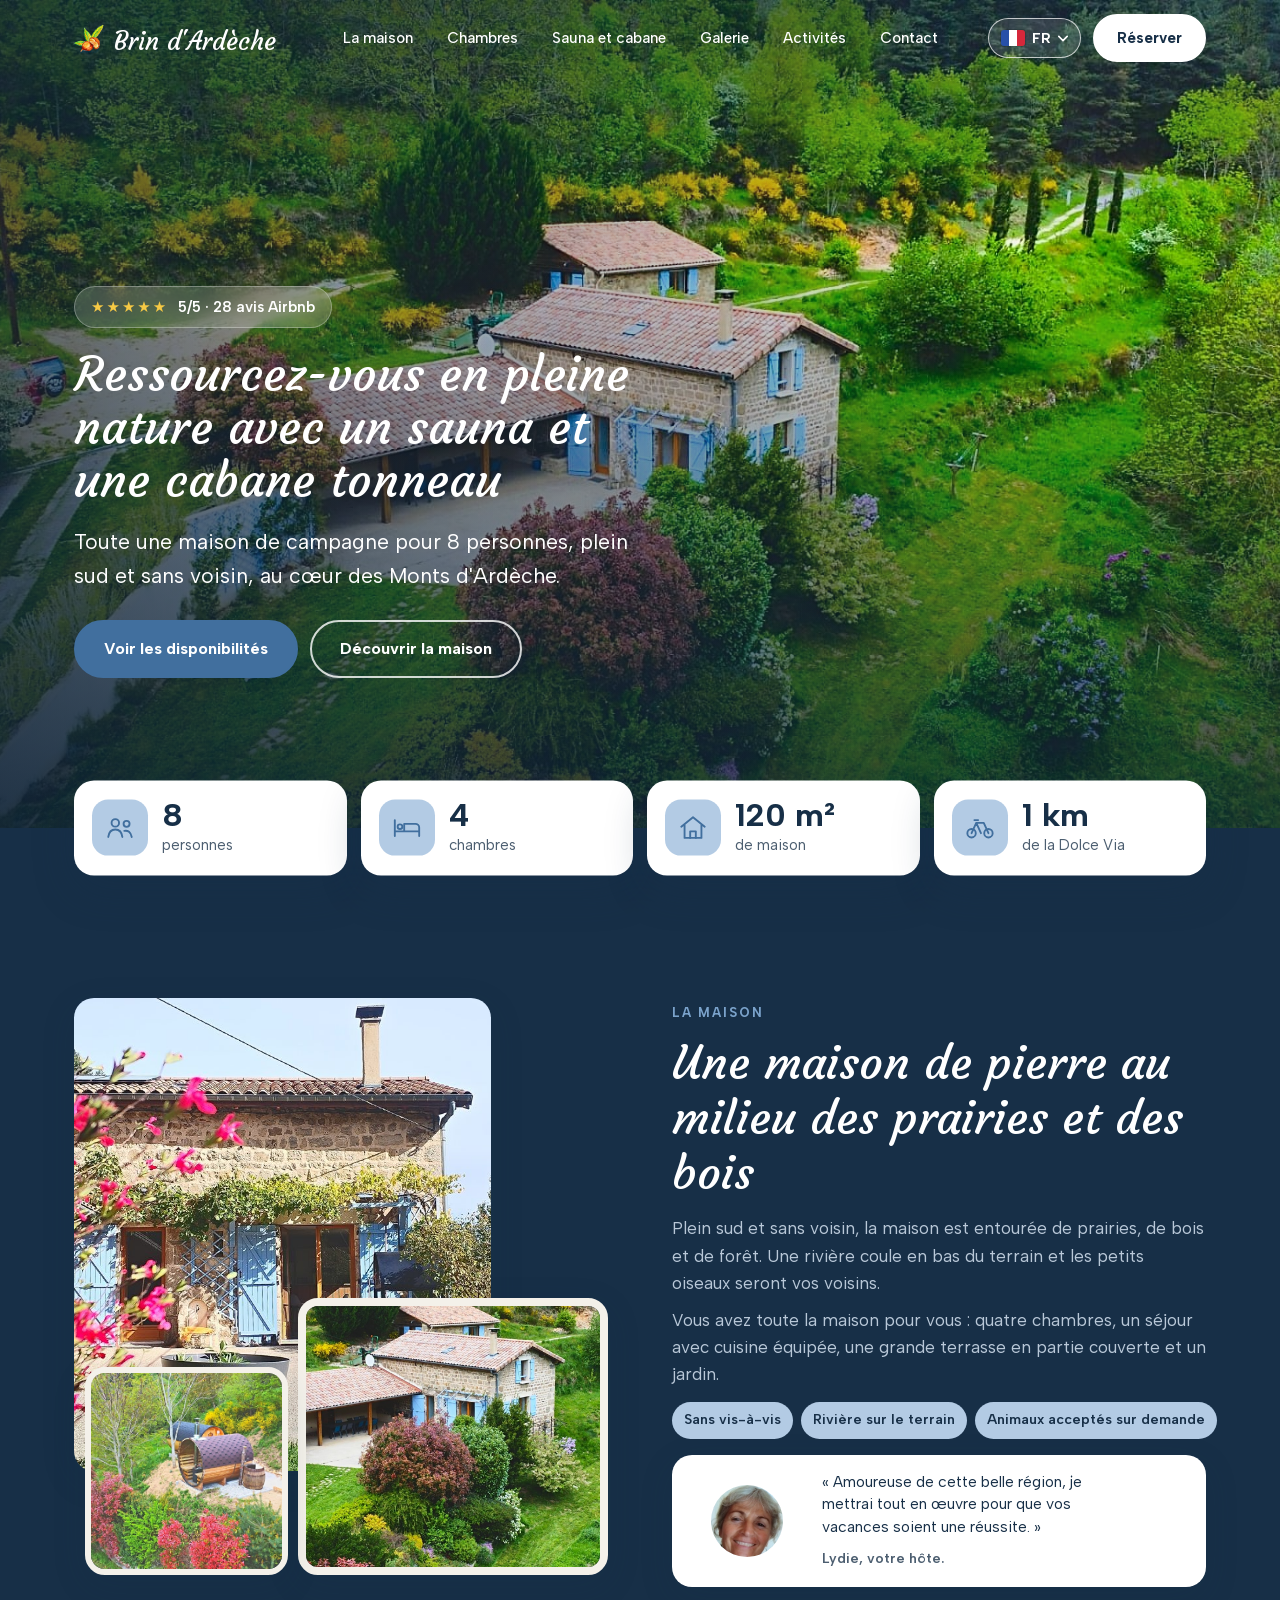
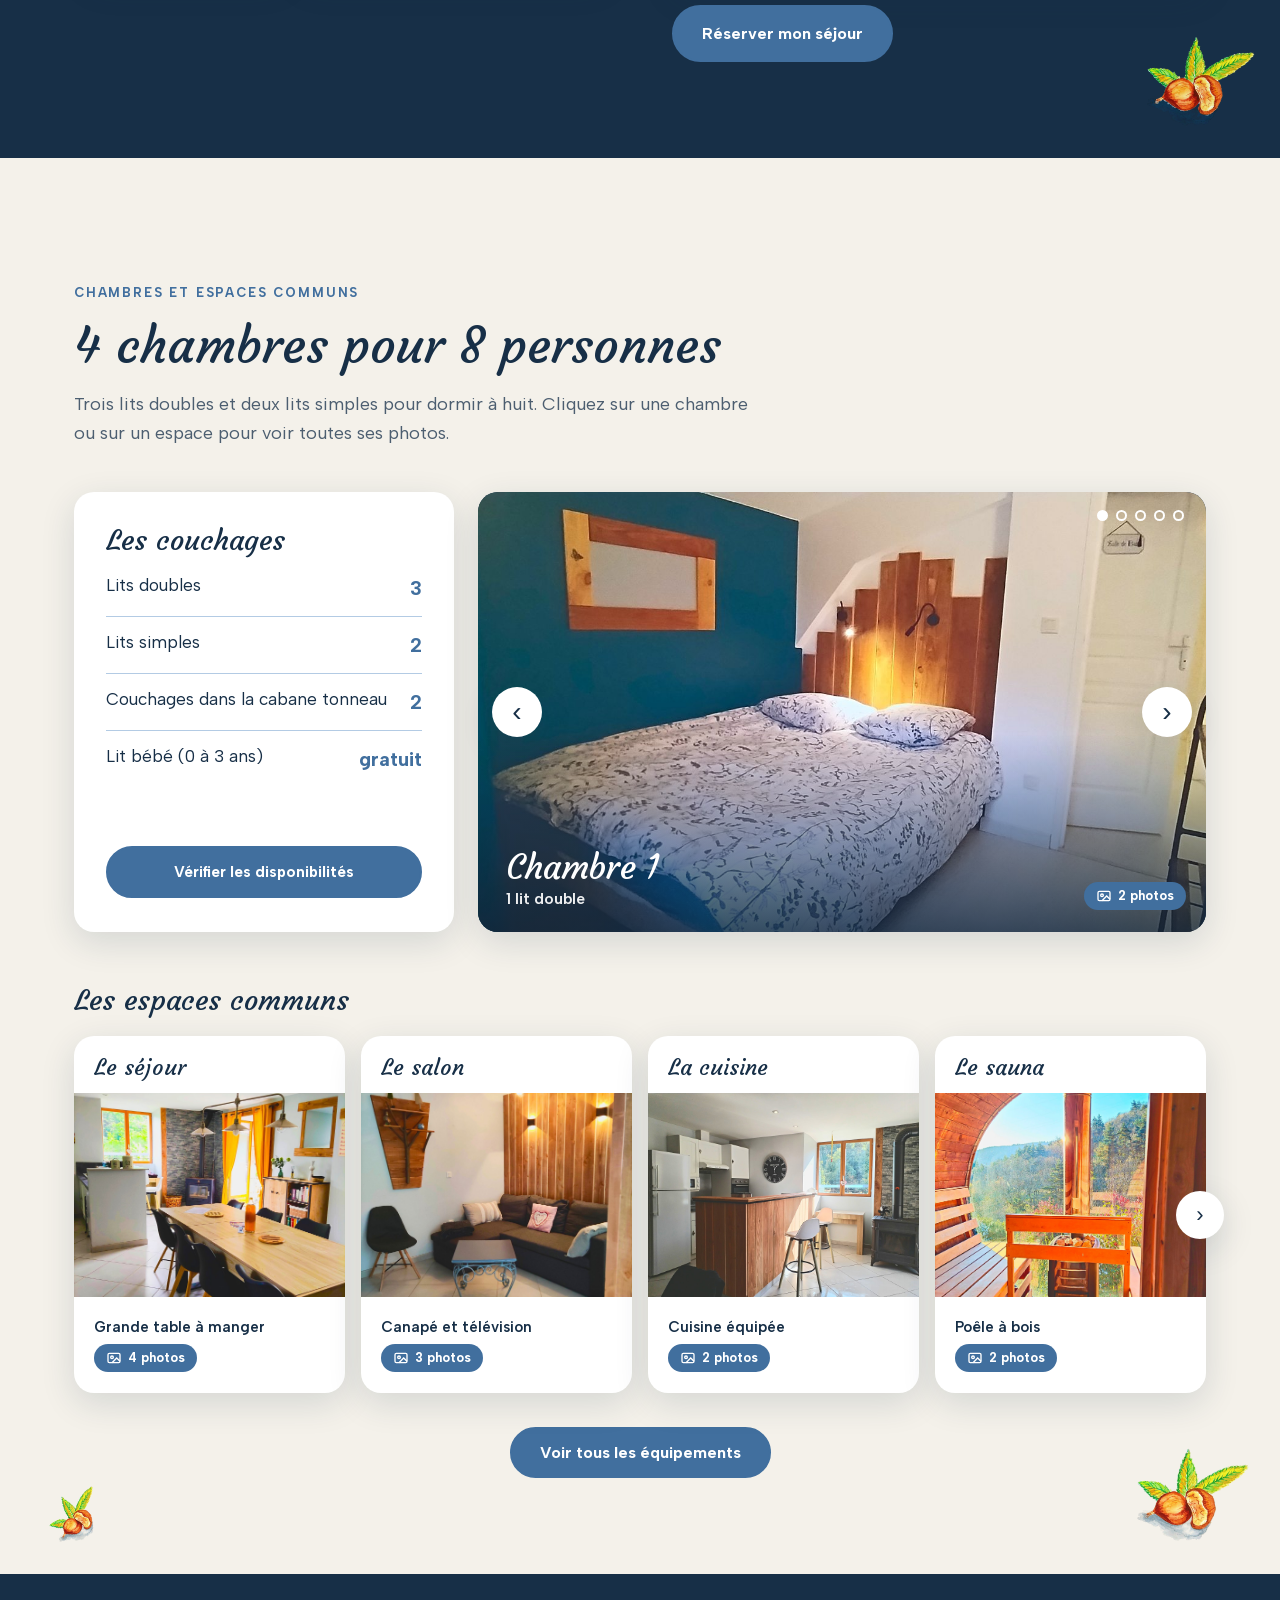
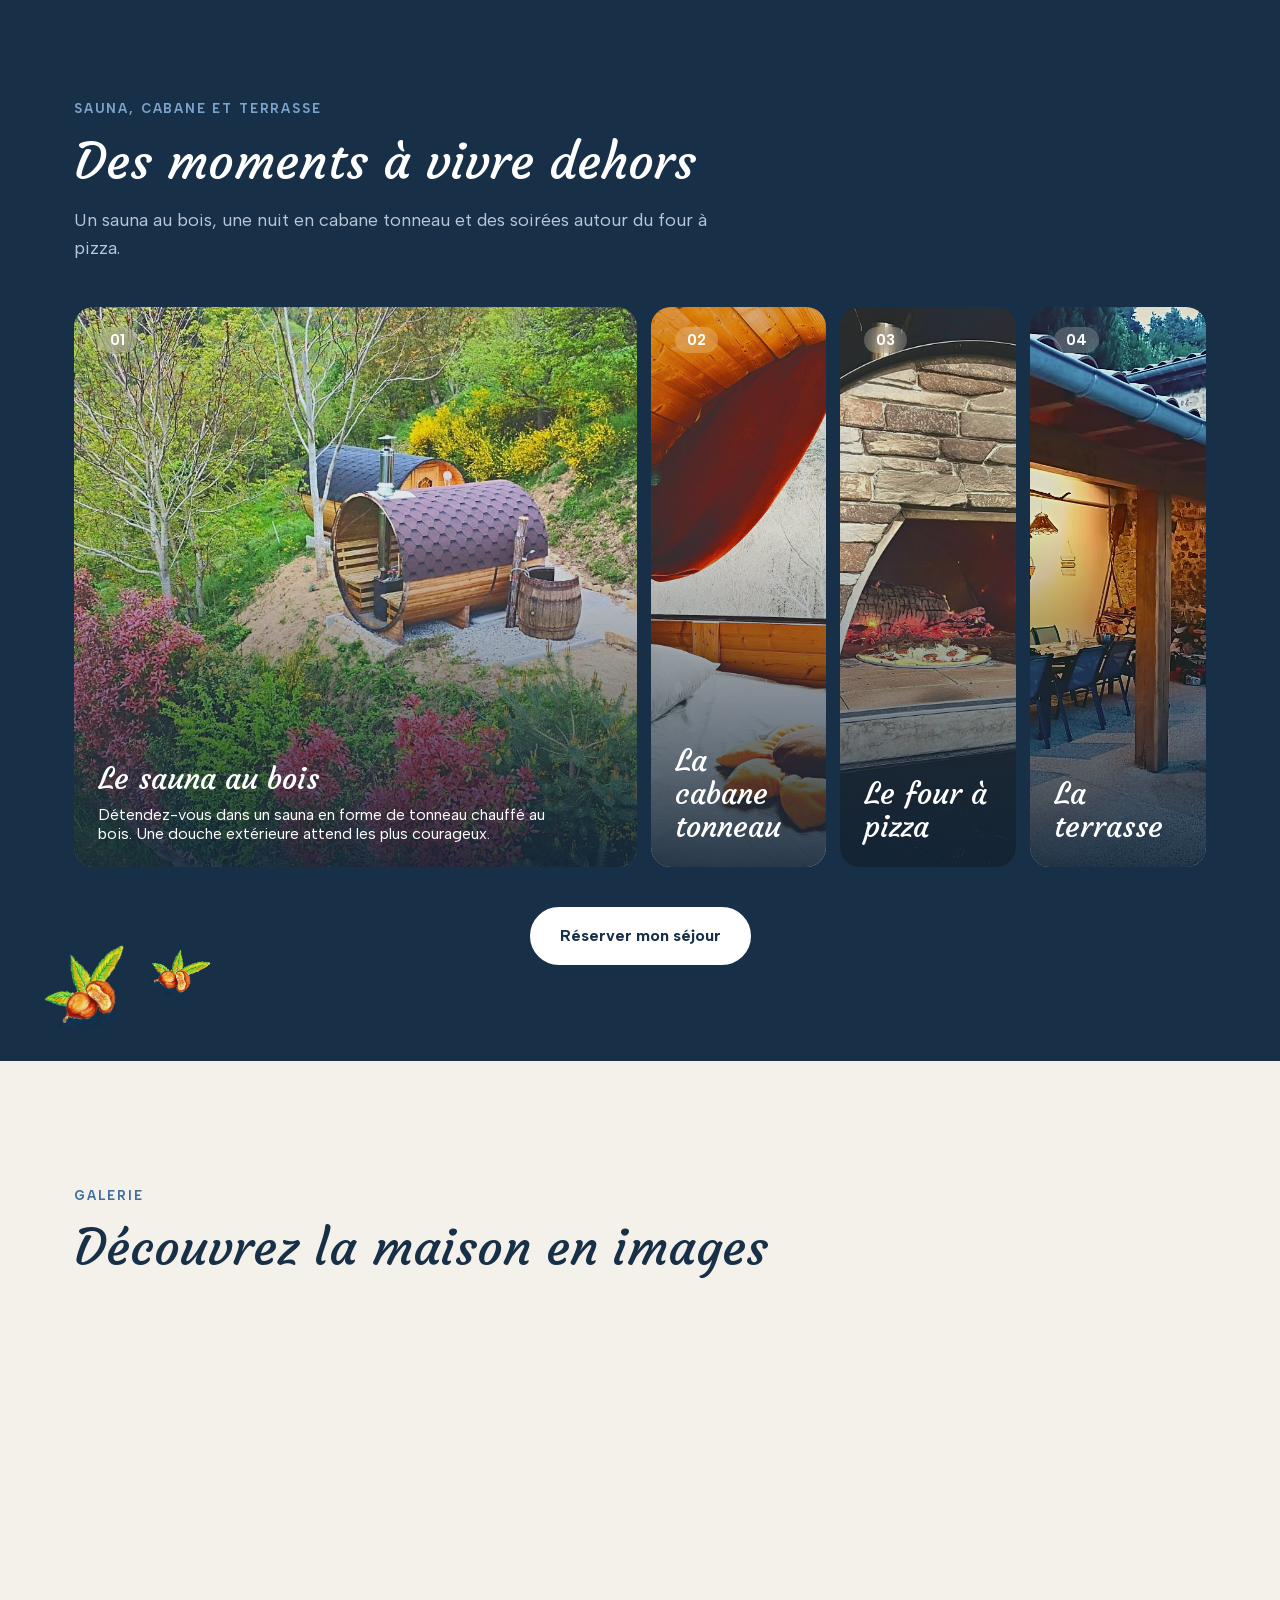
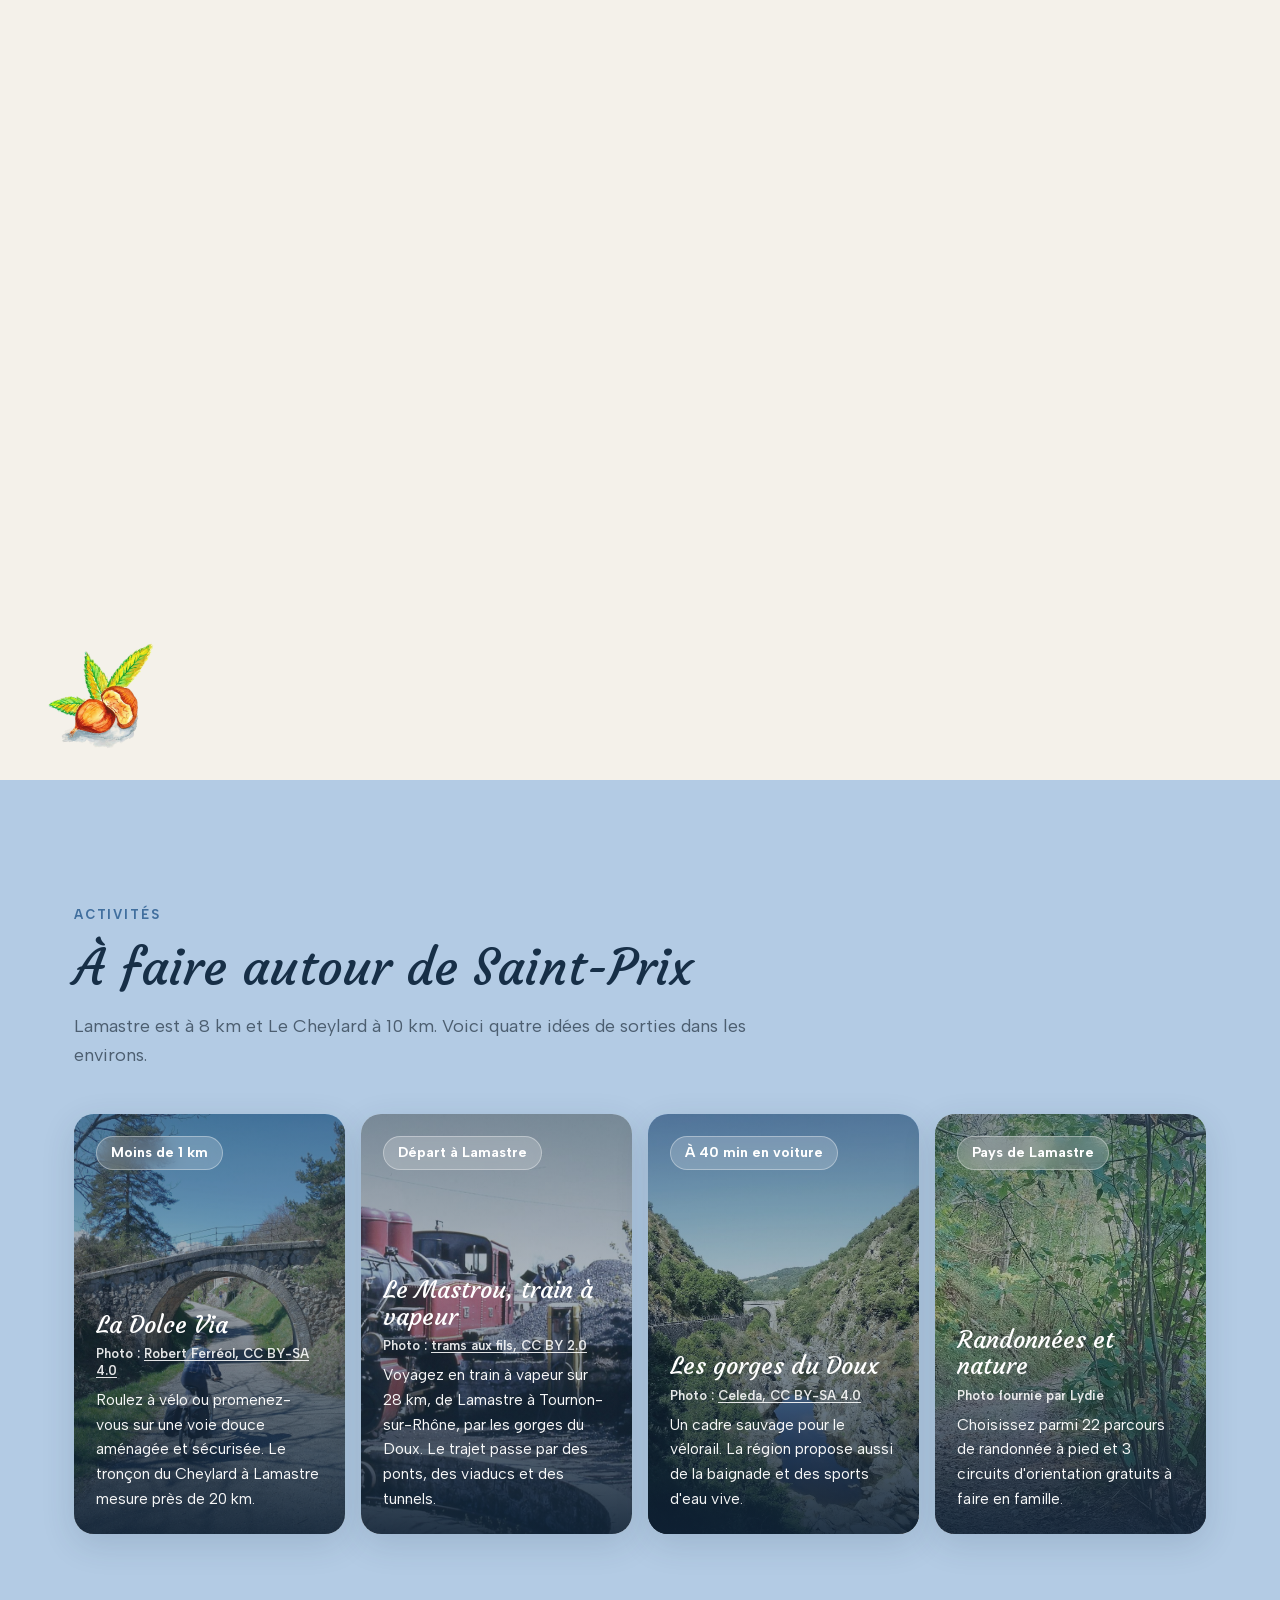
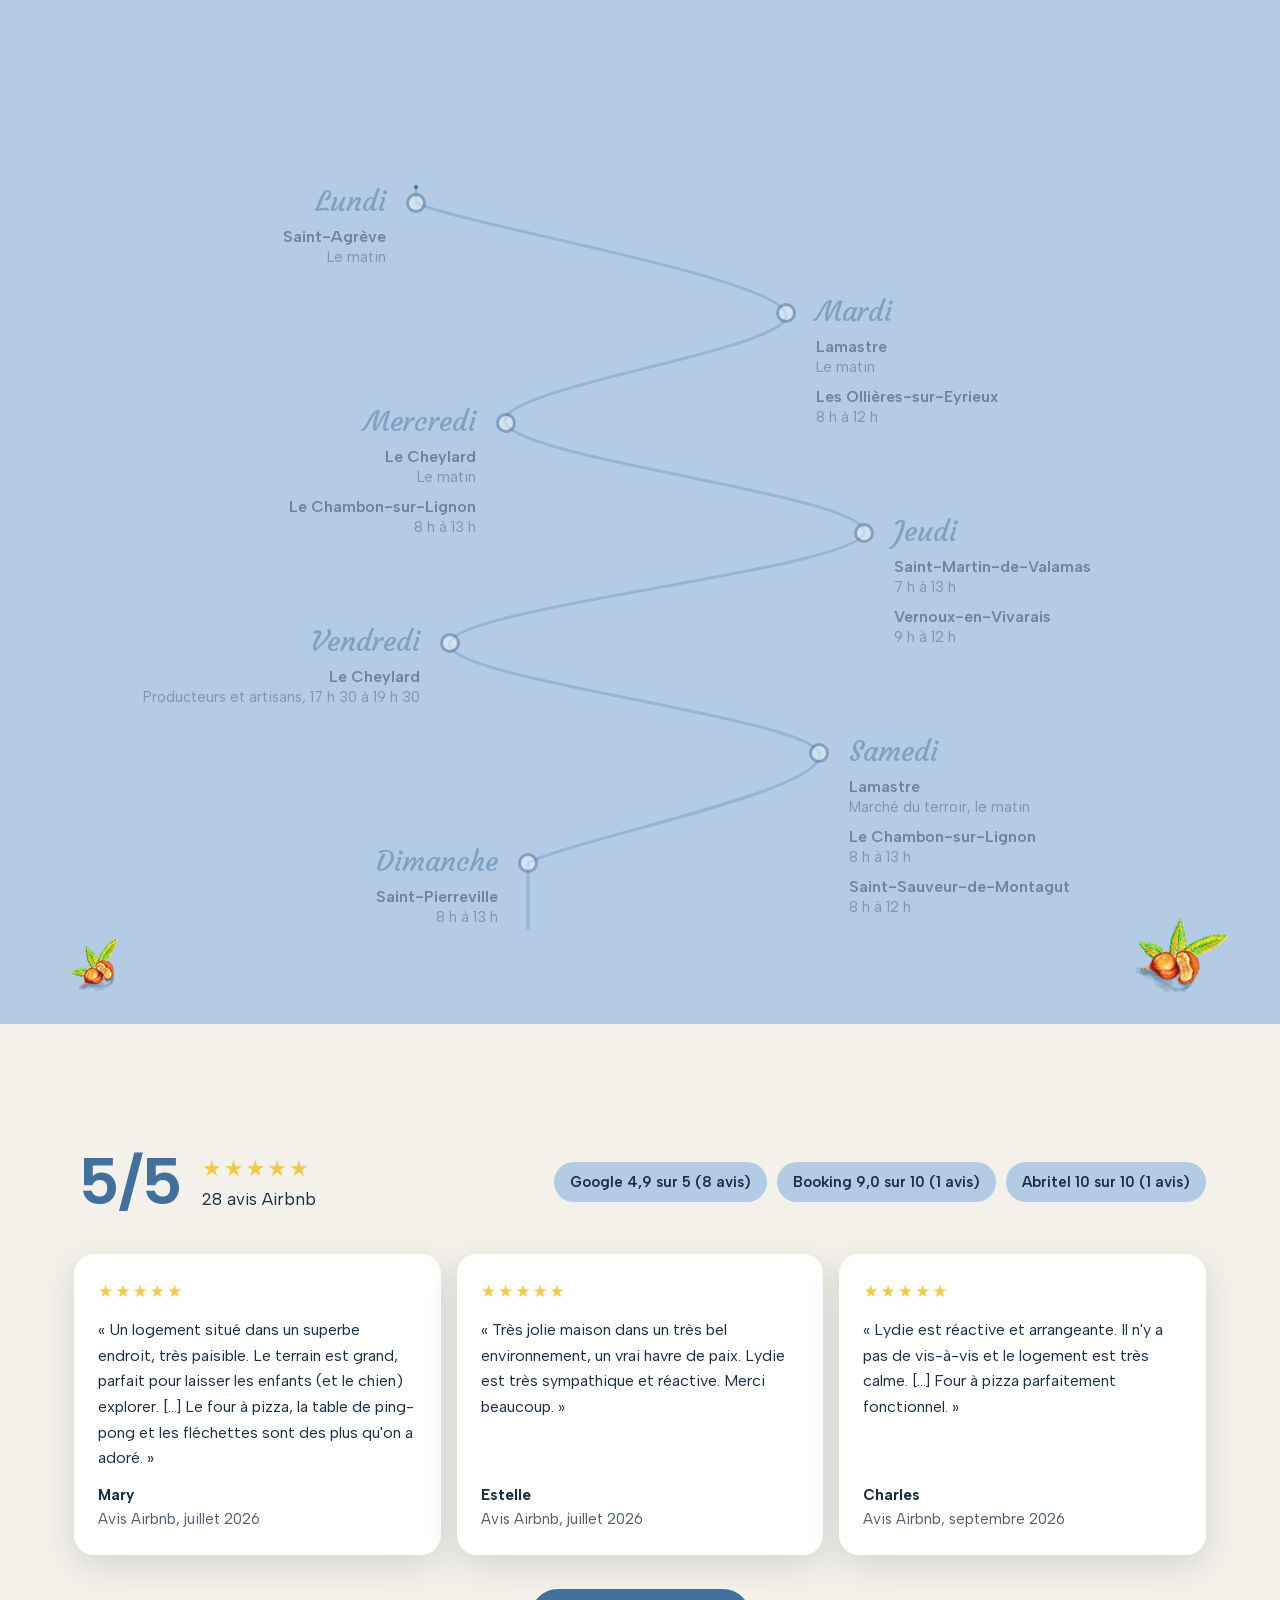
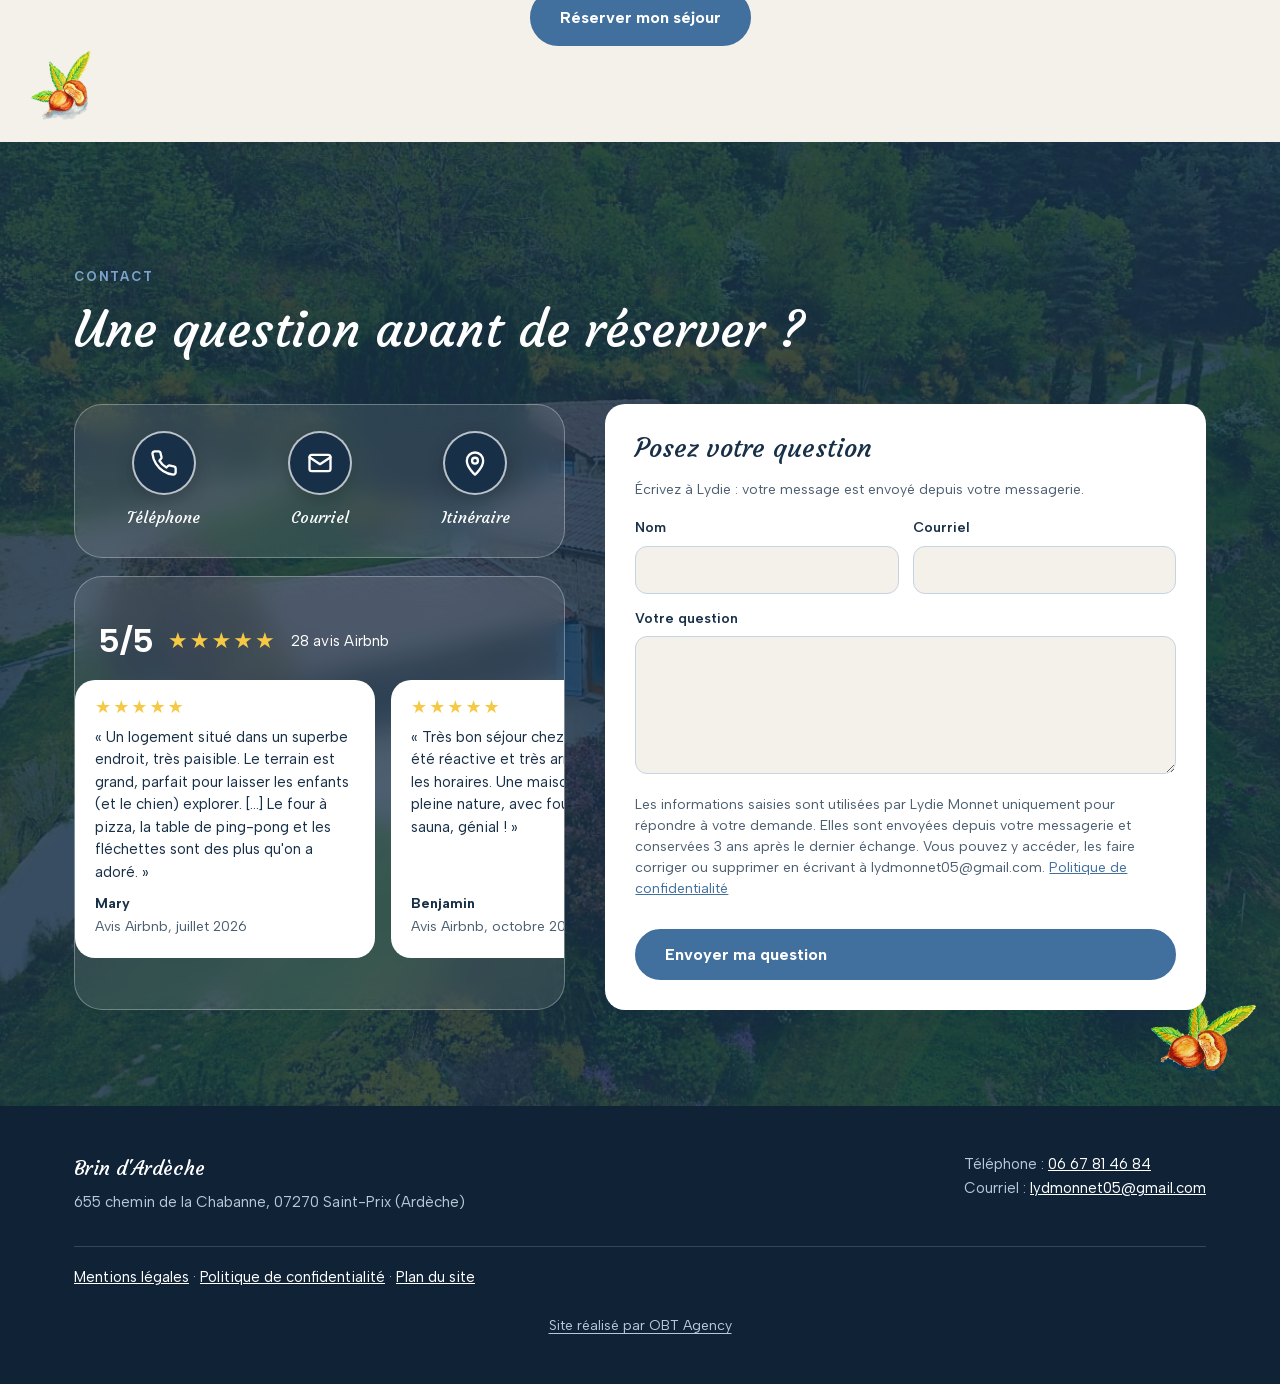
==== commit 4b4f9c2d: "Pied de page : site réalisé par OBT Agency Co-Authored-By: Claude Sonnet 5.5 <noreply@anthropic.com>" ====
--- a/index.html
+++ b/index.html
@@ -16,7 +16,7 @@
 .intro__fond{position:absolute;inset:0;background-size:cover}
 .avis-pastille,.avis-carte,.avis__lien,.puce--lien{text-decoration:none}
 </style>
-<link rel="stylesheet" href="css/style.css?v=20261027b">
+<link rel="stylesheet" href="css/style.css?v=20261027c">
 </head>
 <body>
 <script>if(!(window.matchMedia&&window.matchMedia('(prefers-reduced-motion: reduce)').matches))document.documentElement.classList.add('intro-actif')</script>
@@ -293,6 +293,7 @@
     <div><b>Brin d'Ardèche</b>655 chemin de la Chabanne, 07270 Saint-Prix (Ardèche)</div>
     <div>Téléphone : <a href="tel:+33667814684">06 67 81 46 84</a><br>Courriel : <a href="mailto:lydmonnet05@gmail.com">lydmonnet05@gmail.com</a></div>
     <div class="pied__bas"><a href="mentions-legales.html">Mentions légales</a> · <a href="politique-confidentialite.html">Politique de confidentialité</a> · <a href="plan-du-site.html">Plan du site</a></div>
+    <div class="pied__credit"><a href="https://obt-agency.fr" target="_blank" rel="noopener">Site réalisé par OBT Agency</a></div>
   </div>
 </footer>
 
@@ -315,7 +316,7 @@
 
 
 
-<script src="js/i18n.js?v=20261027b"></script>
-<script src="js/main.js?v=20261027b"></script>
+<script src="js/i18n.js?v=20261027c"></script>
+<script src="js/main.js?v=20261027c"></script>
 </body>
 </html>
--- a/css/style.css
+++ b/css/style.css
@@ -574,7 +574,8 @@
 @media(max-width:700px){
     html{overflow-x:hidden;overscroll-behavior-x:none;touch-action:pan-y}
   body{touch-action:pan-y}
-  .chcar__piste,.cases--4,.car-fen .activites,.car-fen .avis__grille,.vis__vignettes{touch-action:pan-x pan-y}
+  .chcar__piste,.cases--4,.car-fen .activites,.car-fen .avis__grille{overflow:hidden;touch-action:pan-y;scroll-snap-type:none;scroll-behavior:auto}
+  .vis__vignettes{touch-action:pan-x pan-y}
 
     .intro__fond img{object-position:50% 50%}
 
@@ -588,7 +589,9 @@
     .hero__boutons{flex-wrap:nowrap;gap:8px}
   .hero__boutons .btn{flex:1 1 0;min-width:0;justify-content:center;text-align:center;padding:12px 8px;font-size:13.5px;line-height:1.2}
   .hero__sous{font-size:15px;margin-top:14px}
-  .hero__corps{padding-bottom:140px}
+  .hero__corps{padding-bottom:92px}
+  .avis-pastille{padding:5px 12px;gap:6px;font-size:12.5px;margin-bottom:14px}
+  .avis-pastille .etoiles{letter-spacing:1px}
   .section--haut{padding-top:130px}
 
     .points.defile{display:block;overflow:hidden;max-width:none;padding:26px 0;margin:-26px 0}
@@ -614,18 +617,19 @@
   .chambres-bloc{display:flex;flex-direction:column;gap:20px}
   .chambres-bloc .chcar{order:-1}
 
-    .cases--4{display:flex;grid-template-columns:none;gap:0;overflow-x:auto;scroll-snap-type:x mandatory;scrollbar-width:none;padding:6px 0 22px;margin:-6px 0 -22px}
+    .cases-fen{border-radius:var(--rayon);box-shadow:var(--ombre);background:#fff}
+  .cases--4{display:flex;grid-template-columns:none;gap:0;scrollbar-width:none;border-radius:var(--rayon)}
   .cases--4::-webkit-scrollbar{display:none}
-  .cases--4 .case{flex:0 0 100%;scroll-snap-align:start;box-shadow:0 6px 18px rgba(23,47,71,.16)}
-  .cases--4 .case:hover,.cases--4 .case:focus-visible{transform:none;box-shadow:0 6px 18px rgba(23,47,71,.16)}
+  .cases--4 .case{flex:0 0 100%;box-shadow:none;border-radius:0}
+  .cases--4 .case:hover,.cases--4 .case:focus-visible{transform:none;box-shadow:none}
   .cases-fl,.cases-fl[hidden]{display:grid!important;place-items:center;width:42px;height:42px;font-size:26px;line-height:1;top:50%}
   .cases-fl.fleche--g{left:8px}.cases-fl.fleche--d{right:8px}
 
     .panneaux{flex-direction:column;height:auto;gap:0}
-  .panneau{flex:none;height:156px;margin-top:-30px;transition:height .6s cubic-bezier(.2,.8,.2,1);box-shadow:0 -6px 16px rgba(0,0,0,.28)}
-  .panneau:nth-child(1){margin-top:0;z-index:1;box-shadow:none}
-  .panneau:nth-child(2){z-index:2}.panneau:nth-child(3){z-index:3}.panneau:nth-child(4){z-index:4}
-  .panneau.est-ouvert{flex:none;height:400px;z-index:6}
+  .panneau{flex:none;height:156px;margin-top:-30px;transition:height .6s cubic-bezier(.2,.8,.2,1);box-shadow:0 8px 16px rgba(0,0,0,.3)}
+  .panneau:nth-child(1){margin-top:0;z-index:4}
+  .panneau:nth-child(2){z-index:3}.panneau:nth-child(3){z-index:2}.panneau:nth-child(4){z-index:1}
+  .panneau.est-ouvert{flex:none;height:400px}
   .panneau__num{top:42px}
   .panneau:nth-child(1) .panneau__num{top:20px}
   .panneau__txt{bottom:40px;transition:bottom .6s cubic-bezier(.2,.8,.2,1)}
@@ -643,9 +647,9 @@
   #galerie:after{left:auto;right:20px;bottom:18px;width:84px;height:84px}
 
     .car-fen{position:relative}
-  .car-fen .activites,.car-fen .avis__grille{display:flex;grid-template-columns:none;gap:0;overflow-x:auto;scroll-snap-type:x mandatory;scrollbar-width:none;border-radius:var(--rayon)}
+  .car-fen .activites,.car-fen .avis__grille{display:flex;grid-template-columns:none;gap:0;scrollbar-width:none;border-radius:var(--rayon)}
   .car-fen .activites::-webkit-scrollbar,.car-fen .avis__grille::-webkit-scrollbar{display:none}
-  .car-fen .activite,.car-fen .avis-carte{flex:0 0 100%;scroll-snap-align:start}
+  .car-fen .activite,.car-fen .avis-carte{flex:0 0 100%}
   .car-fen .activite{min-height:380px}
   .car-fen .avis-carte{padding:24px 56px}
   .car-fl{display:grid;place-items:center;position:absolute;top:50%;transform:translateY(-50%);z-index:3;width:42px;height:42px;border-radius:50%;border:0;background:#fff;color:var(--nuit);font-size:26px;line-height:1;cursor:pointer;box-shadow:var(--ombre)}
@@ -666,6 +670,21 @@
   .contact__grille .demande{order:2}
   .contact__gauche .avis-defile{order:3;flex:none}
   form.demande .btn{justify-content:center}
+
+    .section:not(.section--haut){padding-top:64px}
+  .section__tete{margin-bottom:22px}
+  .section__tete p{margin-top:10px}
+  .surtitre{margin-bottom:8px}
+  .sous-titre{margin:34px 0 14px}
+  .centre{margin-top:24px!important}
+  .chambres-bloc{gap:14px}
+  .marches{margin-top:44px}
+  .marches__titre{margin-bottom:26px}
+  .avis__tete{margin-bottom:20px;gap:16px}
+  .contact__grille{gap:20px}
+
+    a.avis-carte,.avis-defile a{pointer-events:none;cursor:default}
+  a.avis-carte:hover,.avis-defile__carte:hover,.avis-defile__tete:hover{transform:none}
 
     .menu{inset:74px 12px auto 12px;padding:14px}
   .menu a{padding:19px 20px;font-size:21px}
@@ -675,4 +694,6 @@
   .defile{overflow-x:auto!important}
   .defile [data-clone]{display:none}
 }
-
+.pied__credit{flex-basis:100%;text-align:center;margin-top:2px;font-size:14px}
+.pied__credit a{color:#B9C8D8;text-decoration:underline;text-underline-offset:3px}
+.pied__credit a:hover{color:#fff}
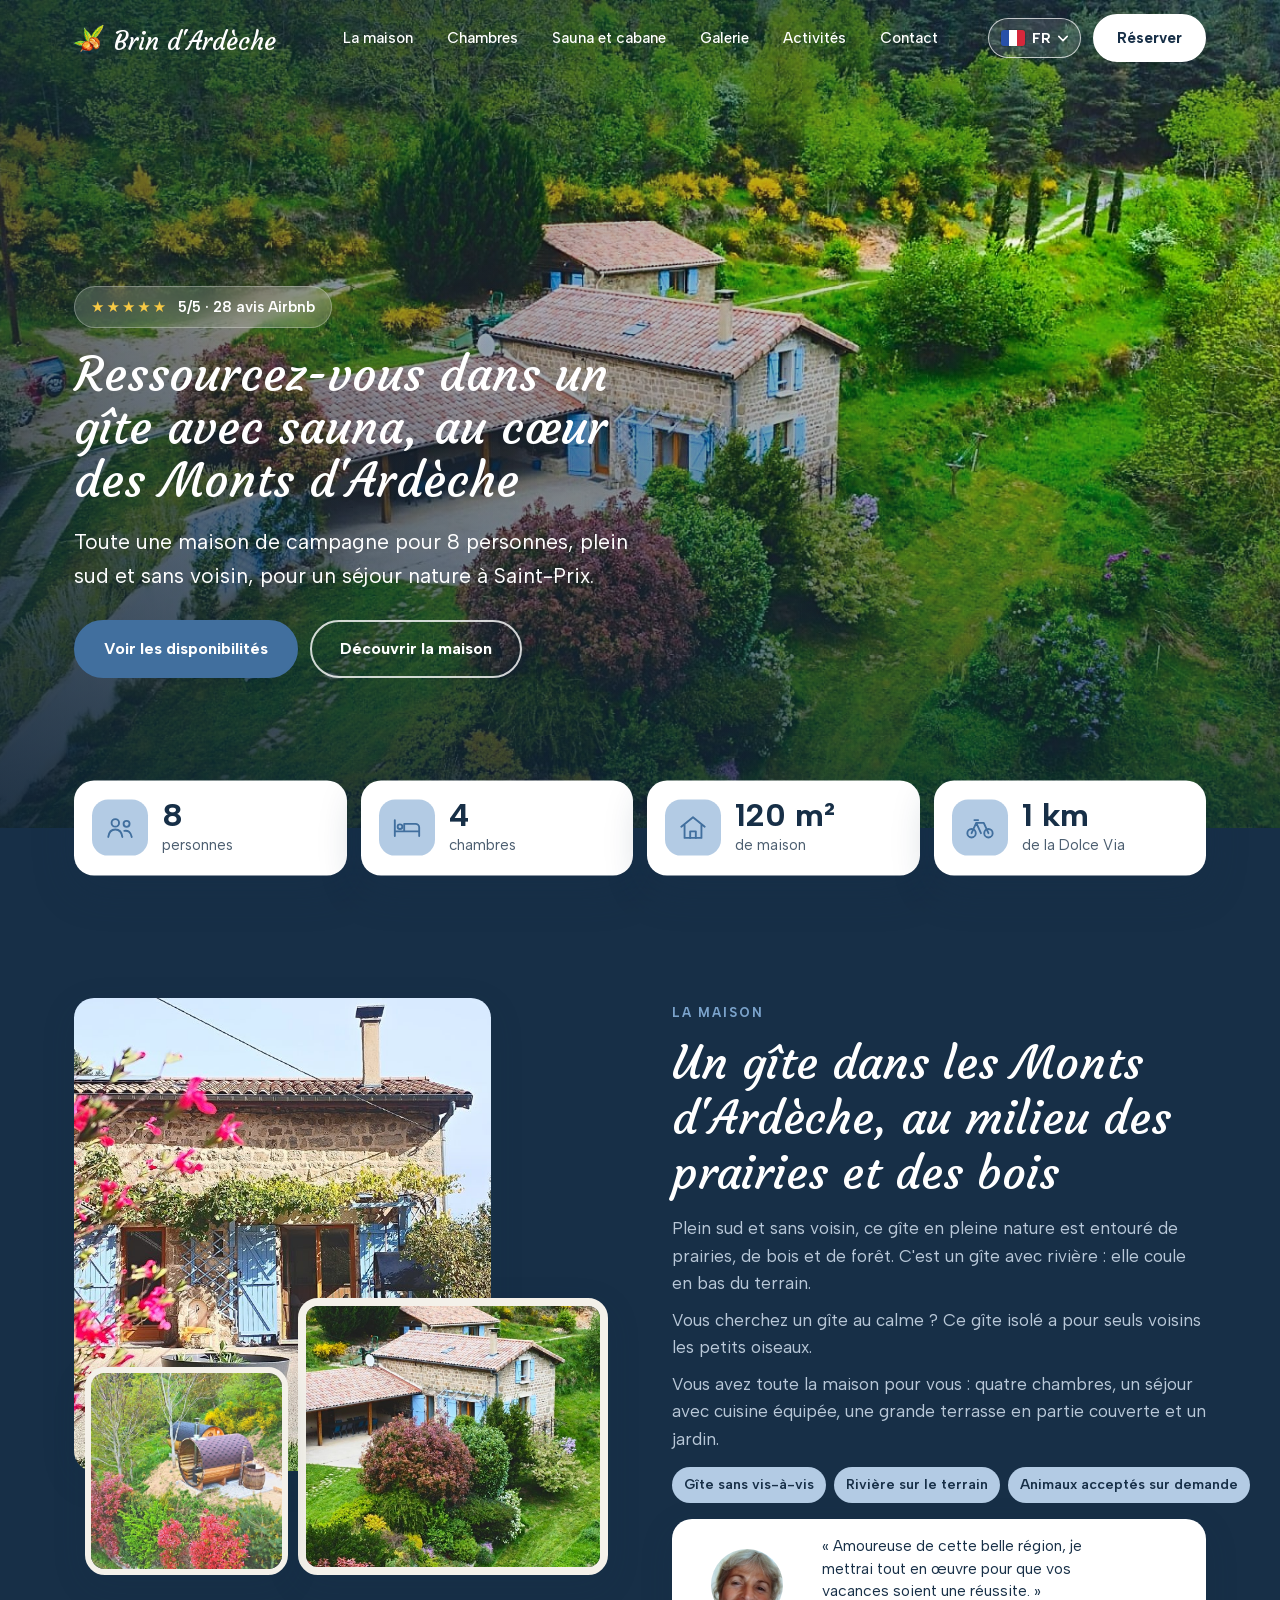
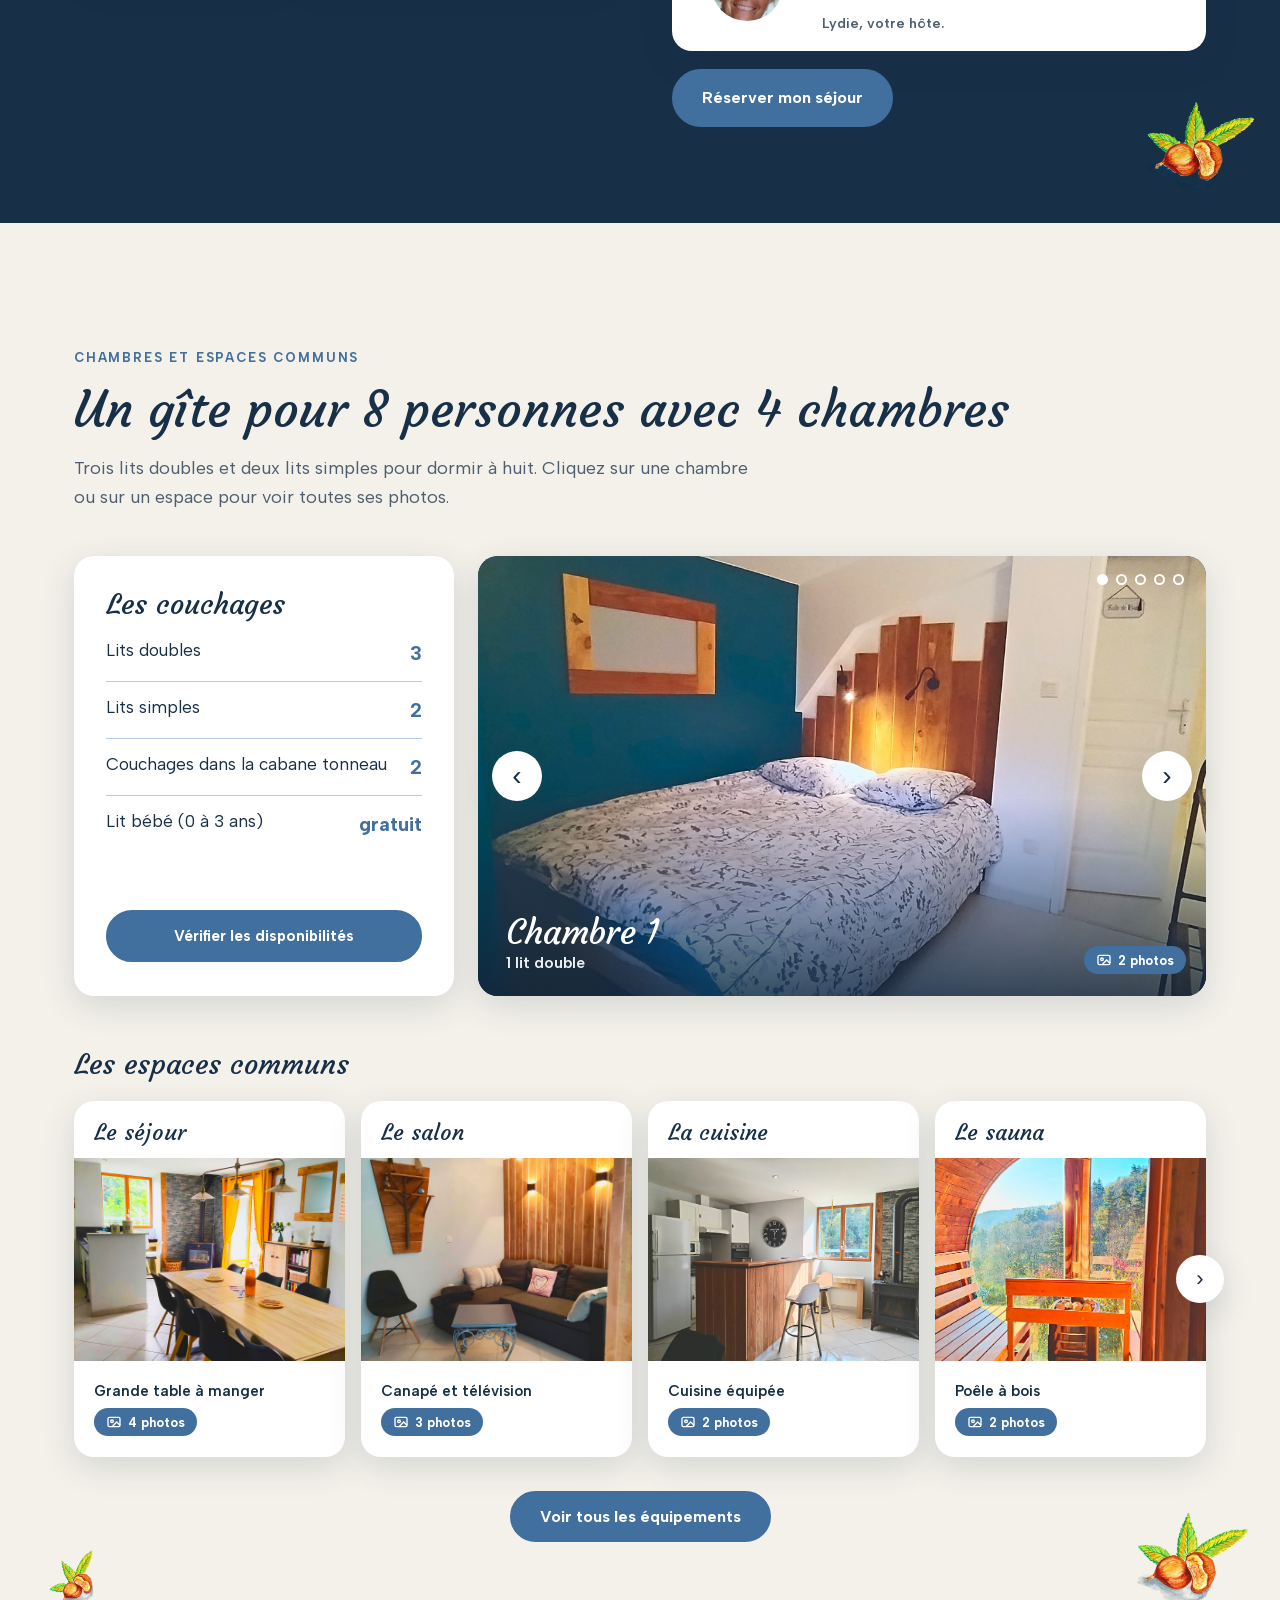
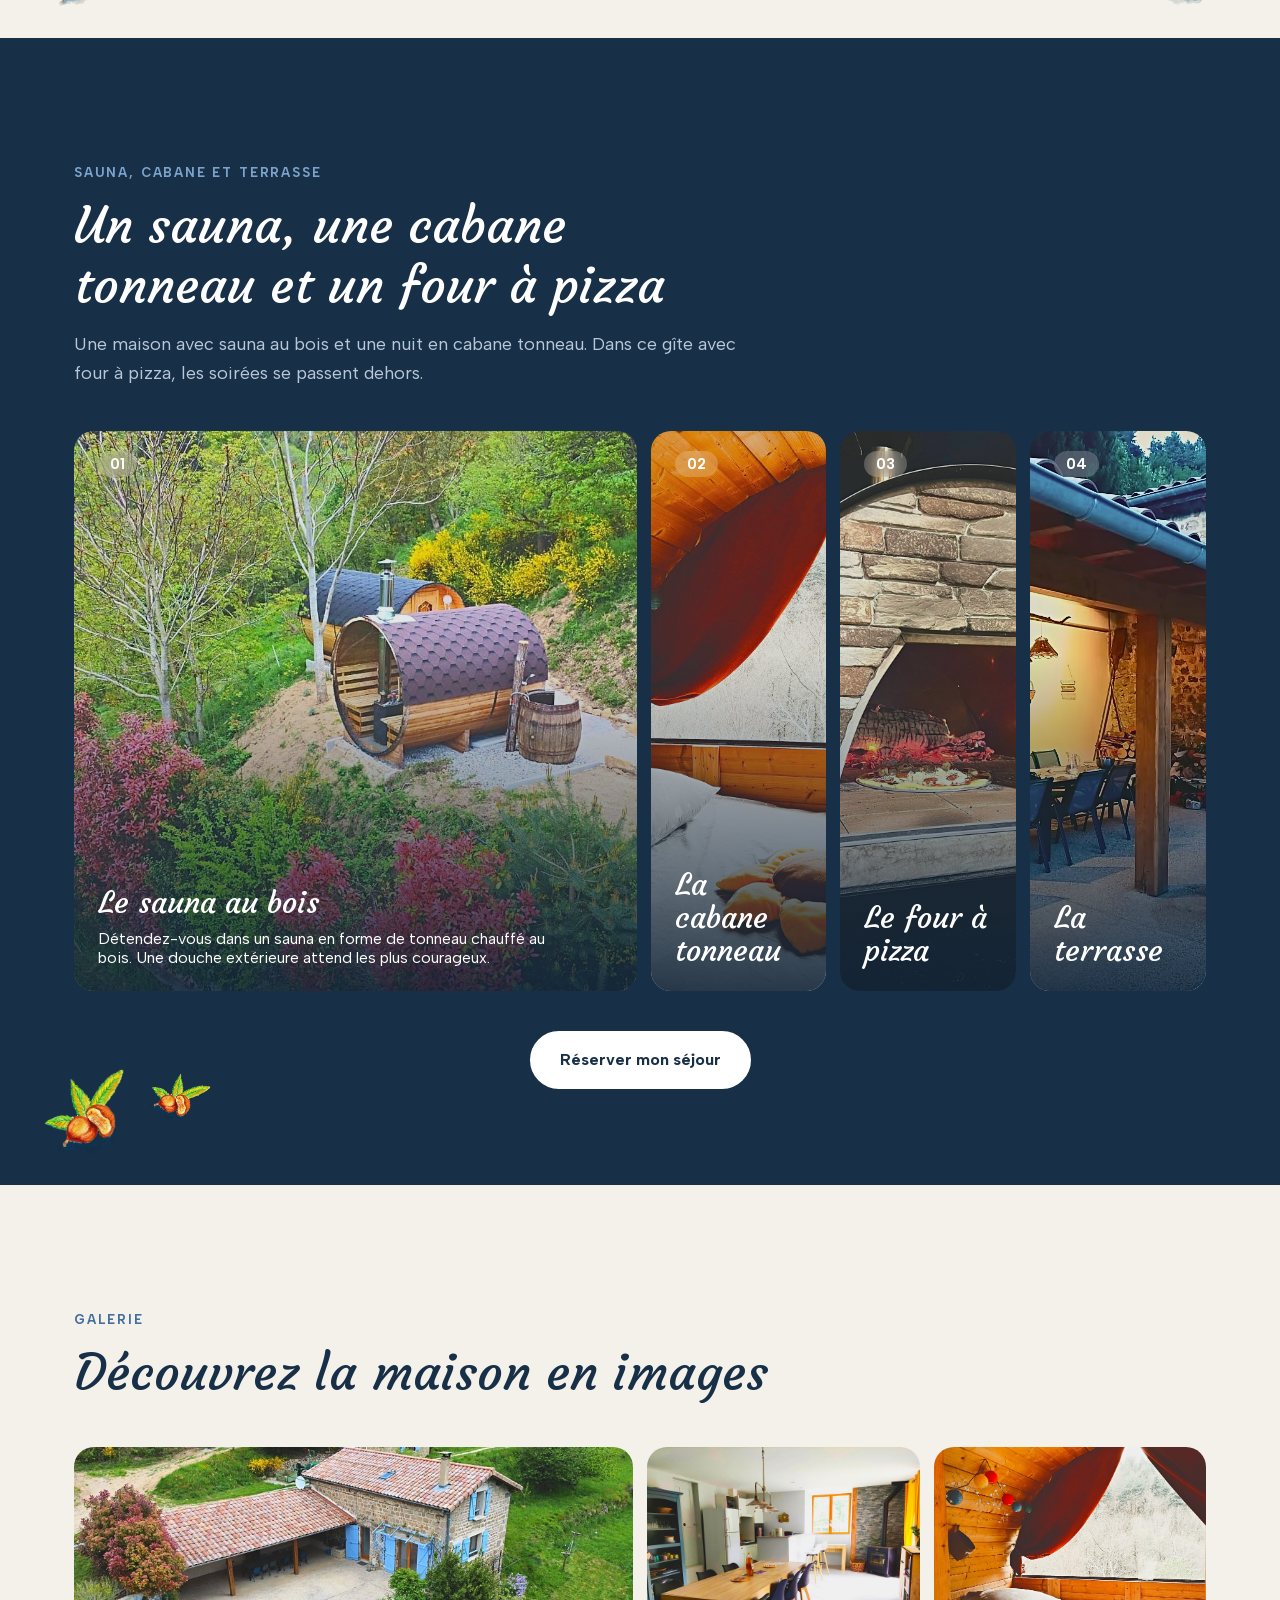
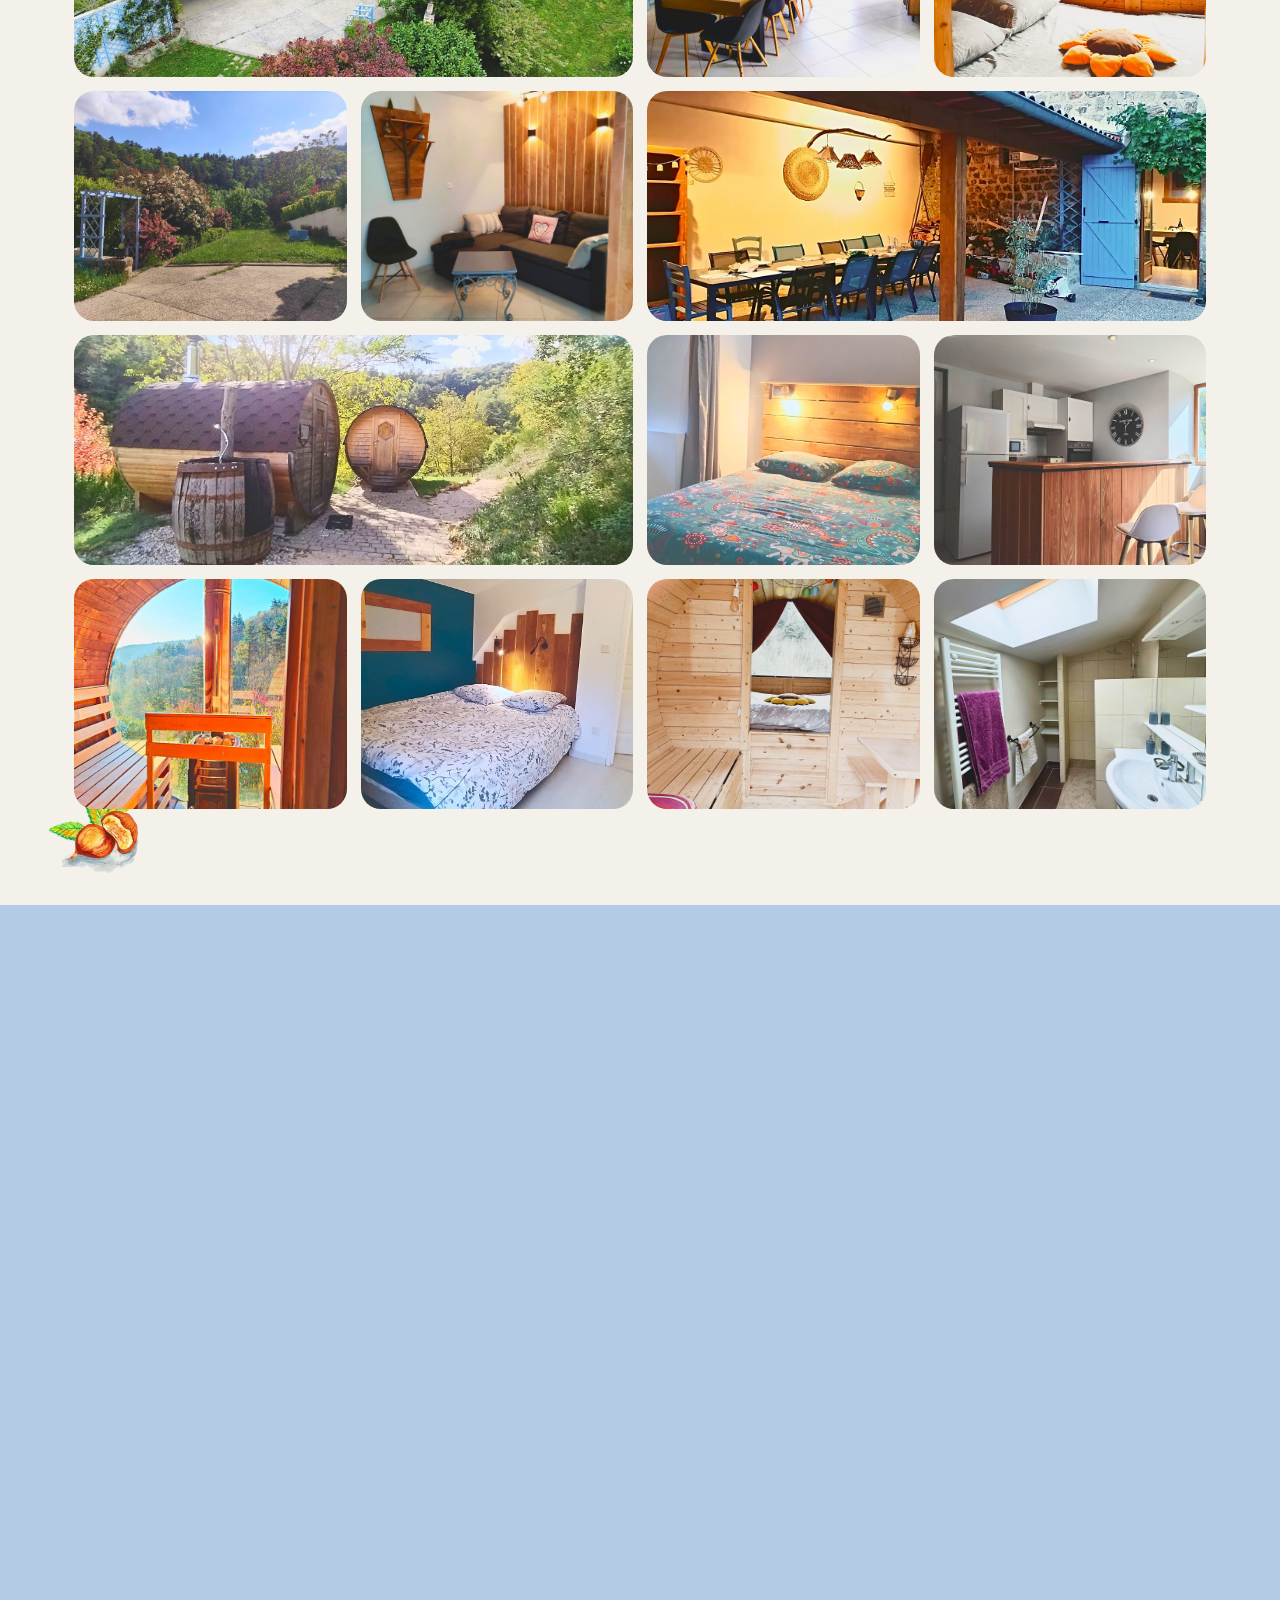
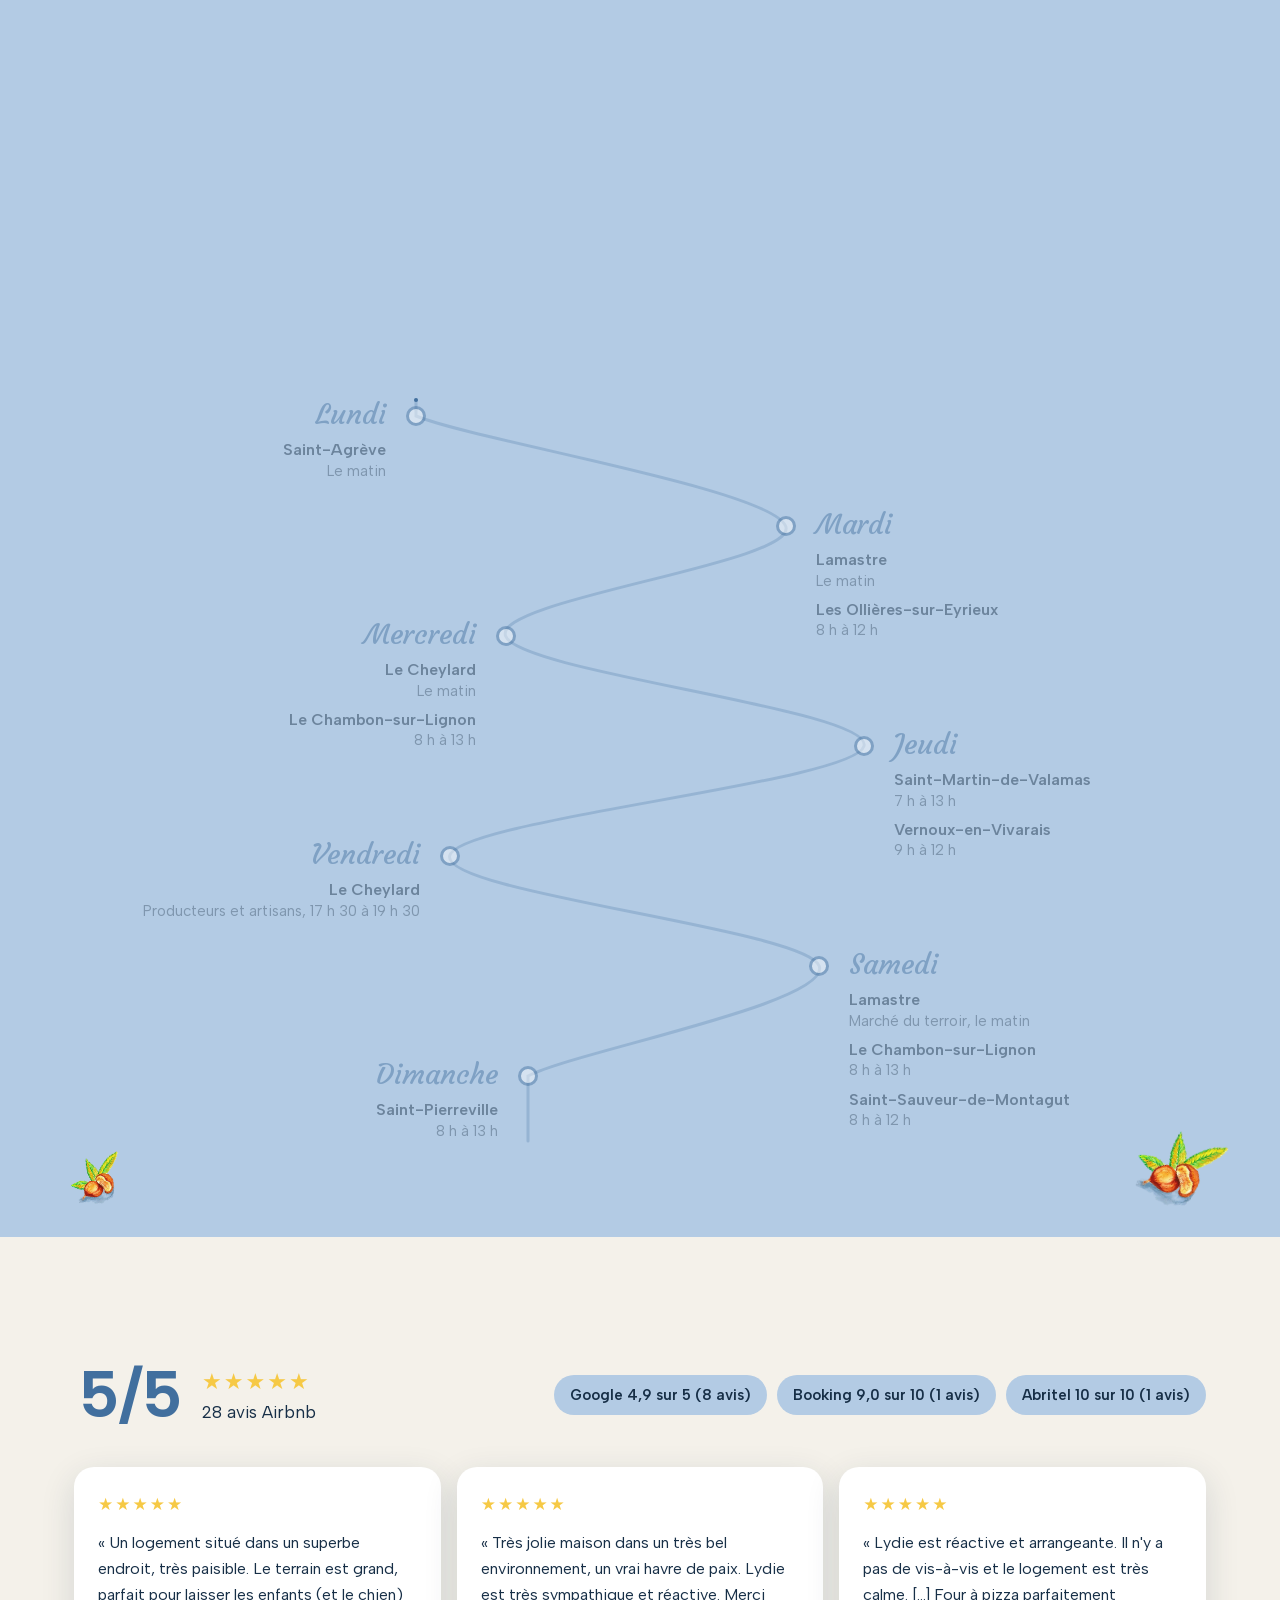
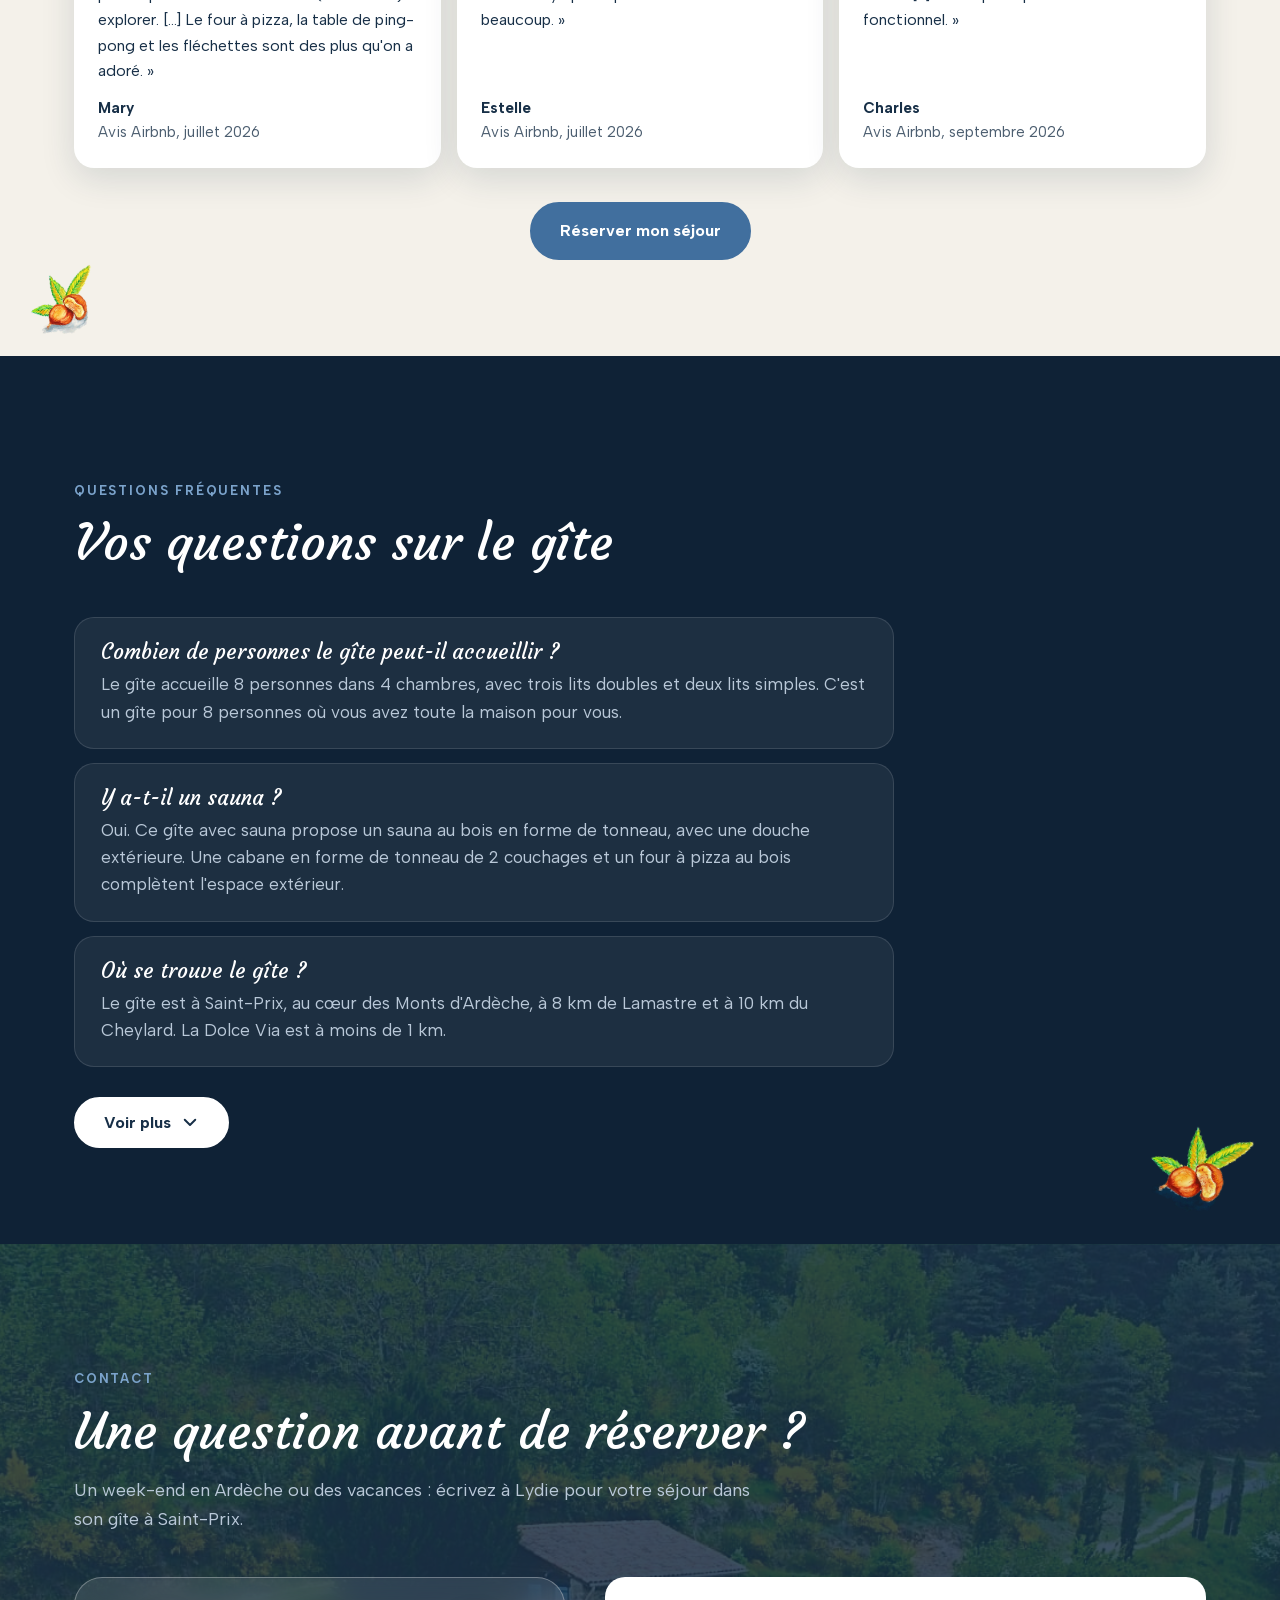
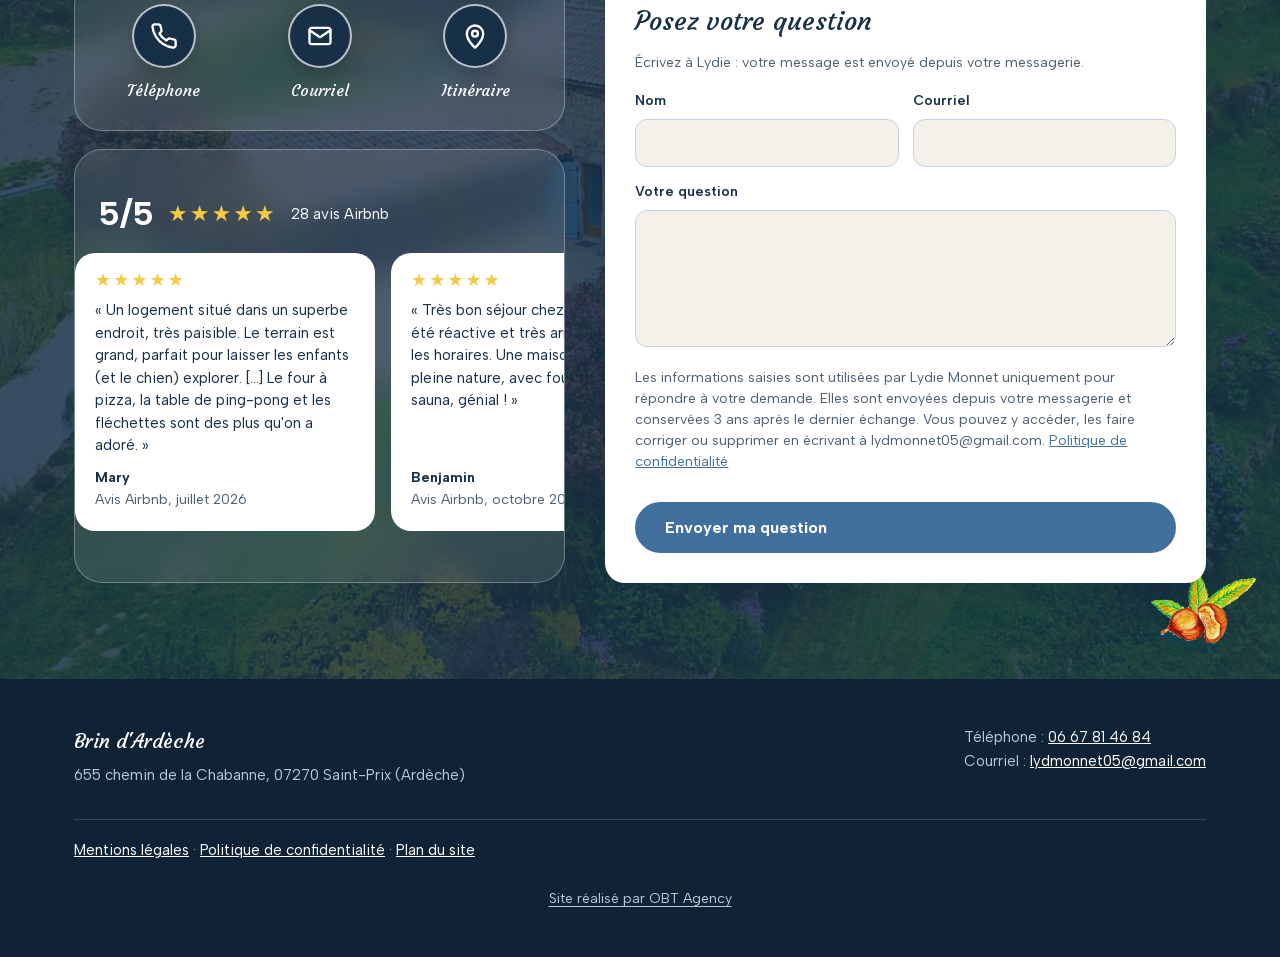
==== commit ad076109: "Référencement naturel : mots-clés, title, meta, H1, H2, FAQ Co-Authored-By: Claude Sonnet 5.5 <norep" ====
--- a/index.html
+++ b/index.html
@@ -3,8 +3,8 @@
 <head>
 <meta charset="utf-8">
 <meta name="viewport" content="width=device-width,initial-scale=1,maximum-scale=1,user-scalable=no">
-<title>Brin d'Ardèche : maison avec sauna et cabane tonneau à Saint-Prix</title>
-<meta name="description" content="Maison de campagne pour 8 personnes à Saint-Prix, dans les Monts d'Ardèche, avec sauna au bois, cabane tonneau, four à pizza et Dolce Via à moins de 1 km.">
+<title>Gîte avec sauna en Ardèche, 8 personnes | Brin d'Ardèche</title>
+<meta name="description" content="Gîte avec sauna et cabane tonneau pour 8 personnes dans les Monts d'Ardèche. Rivière, four à pizza et Dolce Via à moins de 1 km.">
 <link rel="preload" as="image" href="images/vue-loin.jpg" fetchpriority="high">
 <link rel="preload" as="font" type="font/woff2" href="fonts/albert-sans-latin.woff2" crossorigin>
 <link rel="preload" as="font" type="font/woff2" href="fonts/courgette-latin.woff2" crossorigin>
@@ -16,7 +16,7 @@
 .intro__fond{position:absolute;inset:0;background-size:cover}
 .avis-pastille,.avis-carte,.avis__lien,.puce--lien{text-decoration:none}
 </style>
-<link rel="stylesheet" href="css/style.css?v=20261027c">
+<link rel="stylesheet" href="css/style.css?v=20261027d">
 </head>
 <body>
 <script>if(!(window.matchMedia&&window.matchMedia('(prefers-reduced-motion: reduce)').matches))document.documentElement.classList.add('intro-actif')</script>
@@ -54,8 +54,8 @@
   </div>
   <div class="hero__corps">
     <a class="avis-pastille" href="https://www.airbnb.fr/rooms/1399787797074014827" target="_blank" rel="noopener" aria-label="Voir les 28 avis sur Airbnb"><span class="etoiles" aria-hidden="true">★★★★★</span> 5/5 · 28 avis Airbnb</a>
-    <h1>Ressourcez-vous en pleine nature avec un sauna et une cabane tonneau</h1>
-    <p class="hero__sous">Toute une maison de campagne pour 8 personnes, plein sud et sans voisin, au cœur des Monts d'Ardèche.</p>
+    <h1>Ressourcez-vous dans un gîte avec sauna, au cœur des Monts d'Ardèche</h1>
+    <p class="hero__sous">Toute une maison de campagne pour 8 personnes, plein sud et sans voisin, pour un séjour nature à Saint-Prix.</p>
     <div class="hero__boutons">
       <a class="btn" href="#contact">Voir les disponibilités</a>
       <a class="btn btn--contour" href="#maison">Découvrir la maison</a>
@@ -75,17 +75,18 @@
   <div class="wrap maison">
     <div class="collage apparait">
       <img class="c1" src="images/facade-volets.jpg" alt="Façade en pierre de la maison, avec ses volets bleus" loading="lazy">
-      <img class="c2" src="images/hero-maison.jpg" alt="Vue du ciel sur la maison et son jardin" loading="lazy">
-      <img class="c3" src="images/sauna-ext.jpg" alt="Le sauna en forme de tonneau" loading="lazy">
+      <img class="c2" src="images/hero-maison.jpg" alt="Vue du ciel sur le gîte à Saint-Prix et son jardin" loading="lazy">
+      <img class="c3" src="images/sauna-ext.jpg" alt="Le sauna au bois d'une maison avec sauna, en forme de tonneau" loading="lazy">
     </div>
     <div class="apparait">
       <span class="surtitre">La maison</span>
-      <h2>Une maison de pierre au milieu des prairies et des bois</h2>
-      <p>Plein sud et sans voisin, la maison est entourée de prairies, de bois et de forêt. Une rivière coule en bas du terrain et les petits oiseaux seront vos voisins.</p>
+      <h2>Un gîte dans les Monts d'Ardèche, au milieu des prairies et des bois</h2>
+      <p>Plein sud et sans voisin, ce gîte en pleine nature est entouré de prairies, de bois et de forêt. C'est un gîte avec rivière : elle coule en bas du terrain.</p>
+      <p>Vous cherchez un gîte au calme ? Ce gîte isolé a pour seuls voisins les petits oiseaux.</p>
       <p>Vous avez toute la maison pour vous : quatre chambres, un séjour avec cuisine équipée, une grande terrasse en partie couverte et un jardin.</p>
       <div class="maison__bas">
       <div class="puces">
-        <span class="puce">Sans vis-à-vis</span>
+        <span class="puce">Gîte sans vis-à-vis</span>
         <span class="puce">Rivière sur le terrain</span>
         <span class="puce">Animaux acceptés sur demande</span>
       </div>
@@ -106,7 +107,7 @@
   <div class="wrap">
     <div class="section__tete apparait">
       <span class="surtitre">Chambres et espaces communs</span>
-      <h2>4 chambres pour 8 personnes</h2>
+      <h2>Un gîte pour 8 personnes avec 4 chambres</h2>
       <p>Trois lits doubles et deux lits simples pour dormir à huit. Cliquez sur une chambre ou sur un espace pour voir toutes ses photos.</p>
     </div>
     <div class="chambres-bloc">
@@ -155,8 +156,8 @@
   <div class="wrap">
     <div class="section__tete apparait">
       <span class="surtitre">Sauna, cabane et terrasse</span>
-      <h2>Des moments à vivre dehors</h2>
-      <p>Un sauna au bois, une nuit en cabane tonneau et des soirées autour du four à pizza.</p>
+      <h2>Un sauna, une cabane tonneau et un four à pizza</h2>
+      <p>Une maison avec sauna au bois et une nuit en cabane tonneau. Dans ce gîte avec four à pizza, les soirées se passent dehors.</p>
     </div>
     <div class="panneaux apparait" id="panneaux">
       <button class="panneau est-ouvert" style="background-image:url(images/sauna-ext.jpg)"><span class="panneau__num">01</span><span class="panneau__txt"><h3>Le sauna au bois</h3><p>Détendez-vous dans un sauna en forme de tonneau chauffé au bois. Une douche extérieure attend les plus courageux.</p></span></button>
@@ -197,15 +198,15 @@
   <div class="wrap">
     <div class="section__tete apparait">
       <span class="surtitre">Activités</span>
-      <h2>À faire autour de Saint-Prix</h2>
-      <p>Lamastre est à 8 km et Le Cheylard à 10 km. Voici quatre idées de sorties dans les environs.</p>
+      <h2>Un gîte près de Lamastre et de la Dolce Via</h2>
+      <p>La maison est à 8 km de Lamastre et à 10 km du Cheylard : un gîte près du Cheylard et un gîte près de la Dolce Via, à moins de 1 km. Voici quatre idées de sorties autour de Lamastre.</p>
     </div>
     <div class="car-fen" id="act-car">
     <div class="activites" id="act-piste">
       <article class="activite apparait" style="background-image:url(images/act-dolce.jpg)"><span class="activite__dist">Moins de 1 km</span><div><h3>La Dolce Via</h3><small class="credit">Photo : <a href="https://commons.wikimedia.org/wiki/File:Pont_dolce_via.jpg" target="_blank" rel="noopener">Robert Ferréol, CC BY-SA 4.0</a></small><p>Roulez à vélo ou promenez-vous sur une voie douce aménagée et sécurisée. Le tronçon du Cheylard à Lamastre mesure près de 20 km.</p></div></article>
       <article class="activite apparait" style="background-image:url(images/act-mastrou.jpg)"><span class="activite__dist">Départ à Lamastre</span><div><h3>Le Mastrou, train à vapeur</h3><small class="credit">Photo : <a href="https://commons.wikimedia.org/wiki/File:Trains_du_Vivarais_dit_Le_Mastrou_03.jpg" target="_blank" rel="noopener">trams aux fils, CC BY 2.0</a></small><p>Voyagez en train à vapeur sur 28 km, de Lamastre à Tournon-sur-Rhône, par les gorges du Doux. Le trajet passe par des ponts, des viaducs et des tunnels.</p></div></article>
       <article class="activite apparait" style="background-image:url(images/act-gorges.jpg)"><span class="activite__dist">À 40 min en voiture</span><div><h3>Les gorges du Doux</h3><small class="credit">Photo : <a href="https://commons.wikimedia.org/wiki/File:Gorges_du_Doux,_Ardèche.jpg" target="_blank" rel="noopener">Celeda, CC BY-SA 4.0</a></small><p>Un cadre sauvage pour le vélorail. La région propose aussi de la baignade et des sports d'eau vive.</p></div></article>
-      <article class="activite apparait" style="background-image:url(images/act-rando.jpg)"><span class="activite__dist">Pays de Lamastre</span><div><h3>Randonnées et nature</h3><small class="credit">Photo fournie par Lydie</small><p>Choisissez parmi 22 parcours de randonnée à pied et 3 circuits d'orientation gratuits à faire en famille.</p></div></article>
+      <article class="activite apparait" style="background-image:url(images/act-rando.jpg)"><span class="activite__dist">Pays de Lamastre</span><div><h3>Randonnées et nature</h3><small class="credit">Photo fournie par Lydie</small><p>Des randonnées dans les Monts d'Ardèche : 22 parcours à pied et 3 circuits d'orientation gratuits à faire en famille.</p></div></article>
     </div>
     <button class="car-fl car-fl--g" type="button" aria-label="Activité précédente">‹</button><button class="car-fl car-fl--d" type="button" aria-label="Activité suivante">›</button>
     </div>
@@ -256,12 +257,31 @@
   </div>
 </section>
 
+<section class="section faq fonce" id="faq">
+  <div class="wrap">
+    <div class="section__tete apparait">
+      <span class="surtitre">Questions fréquentes</span>
+      <h2>Vos questions sur le gîte</h2>
+    </div>
+    <div class="faq__liste faq--replie apparait" id="faq-liste">
+      <article class="faq__q"><h3>Combien de personnes le gîte peut-il accueillir ?</h3><p>Le gîte accueille 8 personnes dans 4 chambres, avec trois lits doubles et deux lits simples. C'est un gîte pour 8 personnes où vous avez toute la maison pour vous.</p></article>
+      <article class="faq__q"><h3>Y a-t-il un sauna ?</h3><p>Oui. Ce gîte avec sauna propose un sauna au bois en forme de tonneau, avec une douche extérieure. Une cabane en forme de tonneau de 2 couchages et un four à pizza au bois complètent l'espace extérieur.</p></article>
+      <article class="faq__q"><h3>Où se trouve le gîte ?</h3><p>Le gîte est à Saint-Prix, au cœur des Monts d'Ardèche, à 8 km de Lamastre et à 10 km du Cheylard. La Dolce Via est à moins de 1 km.</p></article>
+      <article class="faq__q"><h3>Les animaux sont-ils acceptés ?</h3><p>Oui, sur demande. Écrivez à Lydie avant de réserver pour lui poser la question.</p></article>
+      <article class="faq__q"><h3>Que faire autour du gîte ?</h3><p>Roulez à vélo sur la Dolce Via, voyagez avec le Mastrou, train à vapeur au départ de Lamastre, ou partez en randonnée : 22 parcours à pied vous attendent dans le pays de Lamastre.</p></article>
+      <article class="faq__q"><h3>Quel séjour peut-on y passer ?</h3><p>C'est une maison de vacances en Ardèche pour 8 personnes, pour un séjour nature : terrasse plein sud, jardin, cuisine équipée, sauna et four à pizza.</p></article>
+    </div>
+    <div class="faq__plus centre"><button class="btn btn--clair" id="faq-plus" type="button" aria-expanded="false" aria-controls="faq-liste"><span class="g-plus">Voir plus</span><span class="g-moins" hidden>Voir moins</span><svg viewBox="0 0 24 24" width="18" height="18" aria-hidden="true"><path d="M5 9l7 7 7-7" fill="none" stroke="currentColor" stroke-width="2.6" stroke-linecap="round" stroke-linejoin="round"/></svg></button></div>
+  </div>
+</section>
+
 <section class="section contact fonce" id="contact">
   <div class="contact__fond" style="background-image:url(images/vue-loin.jpg)"></div>
   <div class="wrap">
     <div class="section__tete apparait">
       <span class="surtitre">Contact</span>
       <h2>Une question avant de réserver ?</h2>
+      <p>Un week-end en Ardèche ou des vacances : écrivez à Lydie pour votre séjour dans son gîte à Saint-Prix.</p>
     </div>
     <div class="contact__grille">
       <div class="contact__gauche apparait">
@@ -316,7 +336,7 @@
 
 
 
-<script src="js/i18n.js?v=20261027c"></script>
-<script src="js/main.js?v=20261027c"></script>
+<script src="js/i18n.js?v=20261027d"></script>
+<script src="js/main.js?v=20261027d"></script>
 </body>
 </html>
--- a/css/style.css
+++ b/css/style.css
@@ -697,3 +697,19 @@
 .pied__credit{flex-basis:100%;text-align:center;margin-top:2px;font-size:14px}
 .pied__credit a{color:#B9C8D8;text-decoration:underline;text-underline-offset:3px}
 .pied__credit a:hover{color:#fff}
+
+.faq{background:var(--nuit-2)}
+.faq__liste{display:grid;gap:14px;max-width:820px}
+.faq__q{background:rgba(255,255,255,.06);border:1px solid rgba(255,255,255,.12);border-radius:var(--rayon);padding:22px 26px}
+.faq__q h3{font-size:clamp(18px,2vw,21px);color:#fff;margin:0 0 8px}
+.faq__q p{margin:0;color:#B9C8D8;font-size:17px;line-height:1.6}
+.faq--replie>.faq__q:nth-child(n+4){display:none}
+.faq__plus{margin-top:30px;text-align:left}
+.faq__plus .btn{gap:10px}
+.faq__plus .btn svg{transition:transform .25s}
+.faq__plus .btn[aria-expanded="true"] svg{transform:rotate(180deg)}
+@media(max-width:700px){
+  .faq__q{padding:18px 18px}
+  .faq__q p{font-size:16px}
+  .faq__plus{text-align:center}
+}
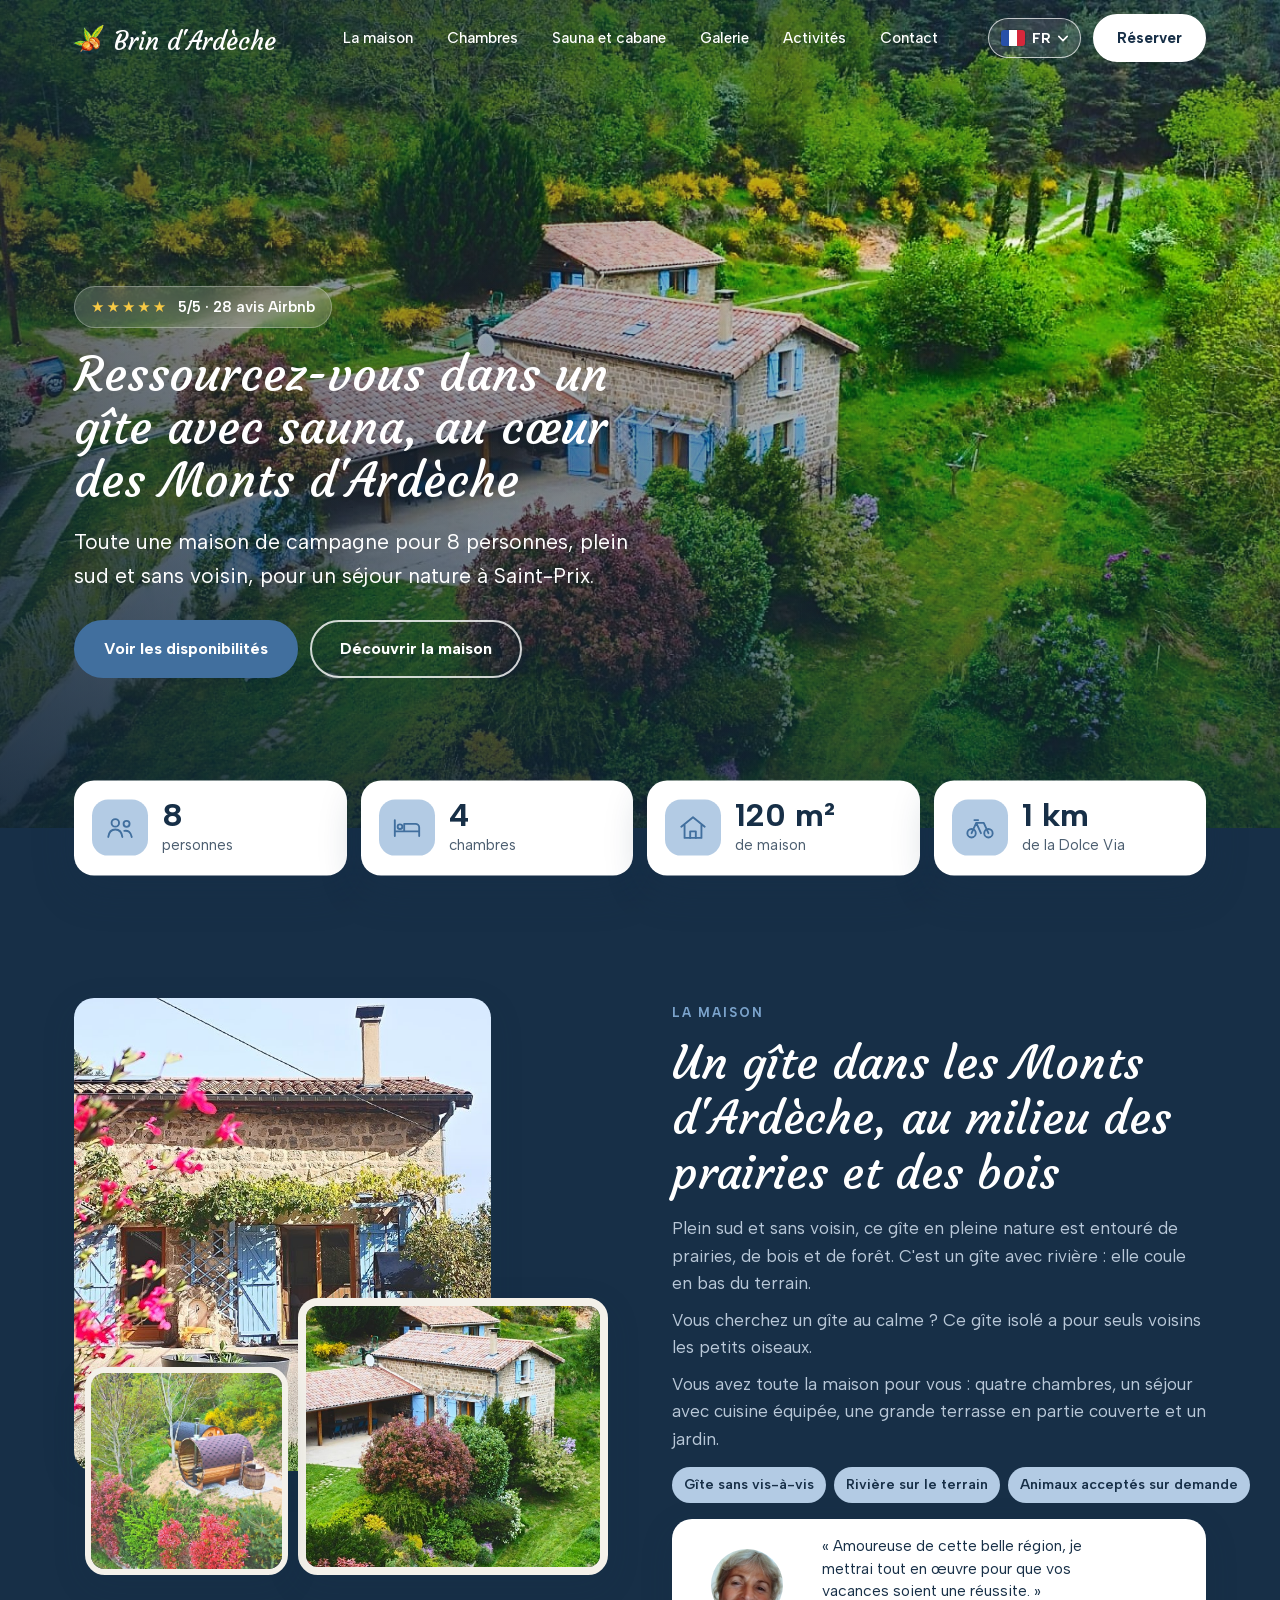
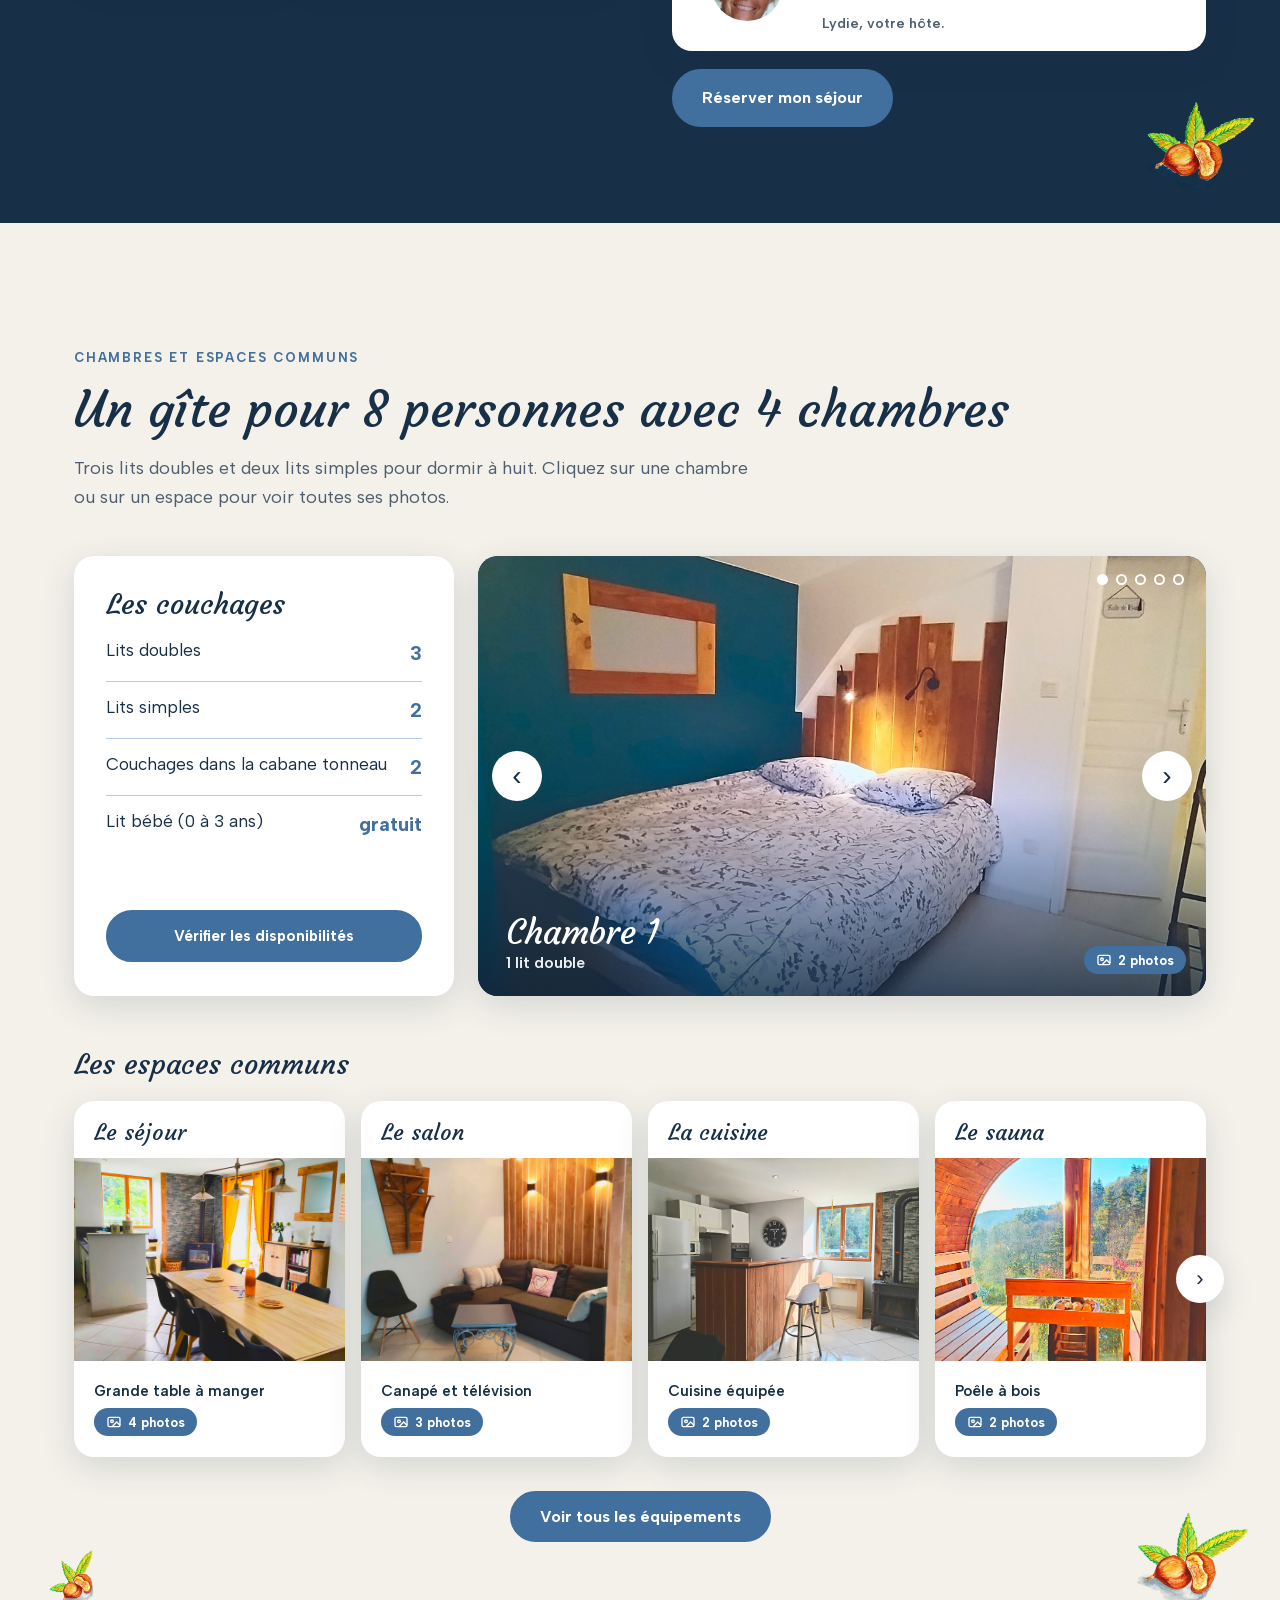
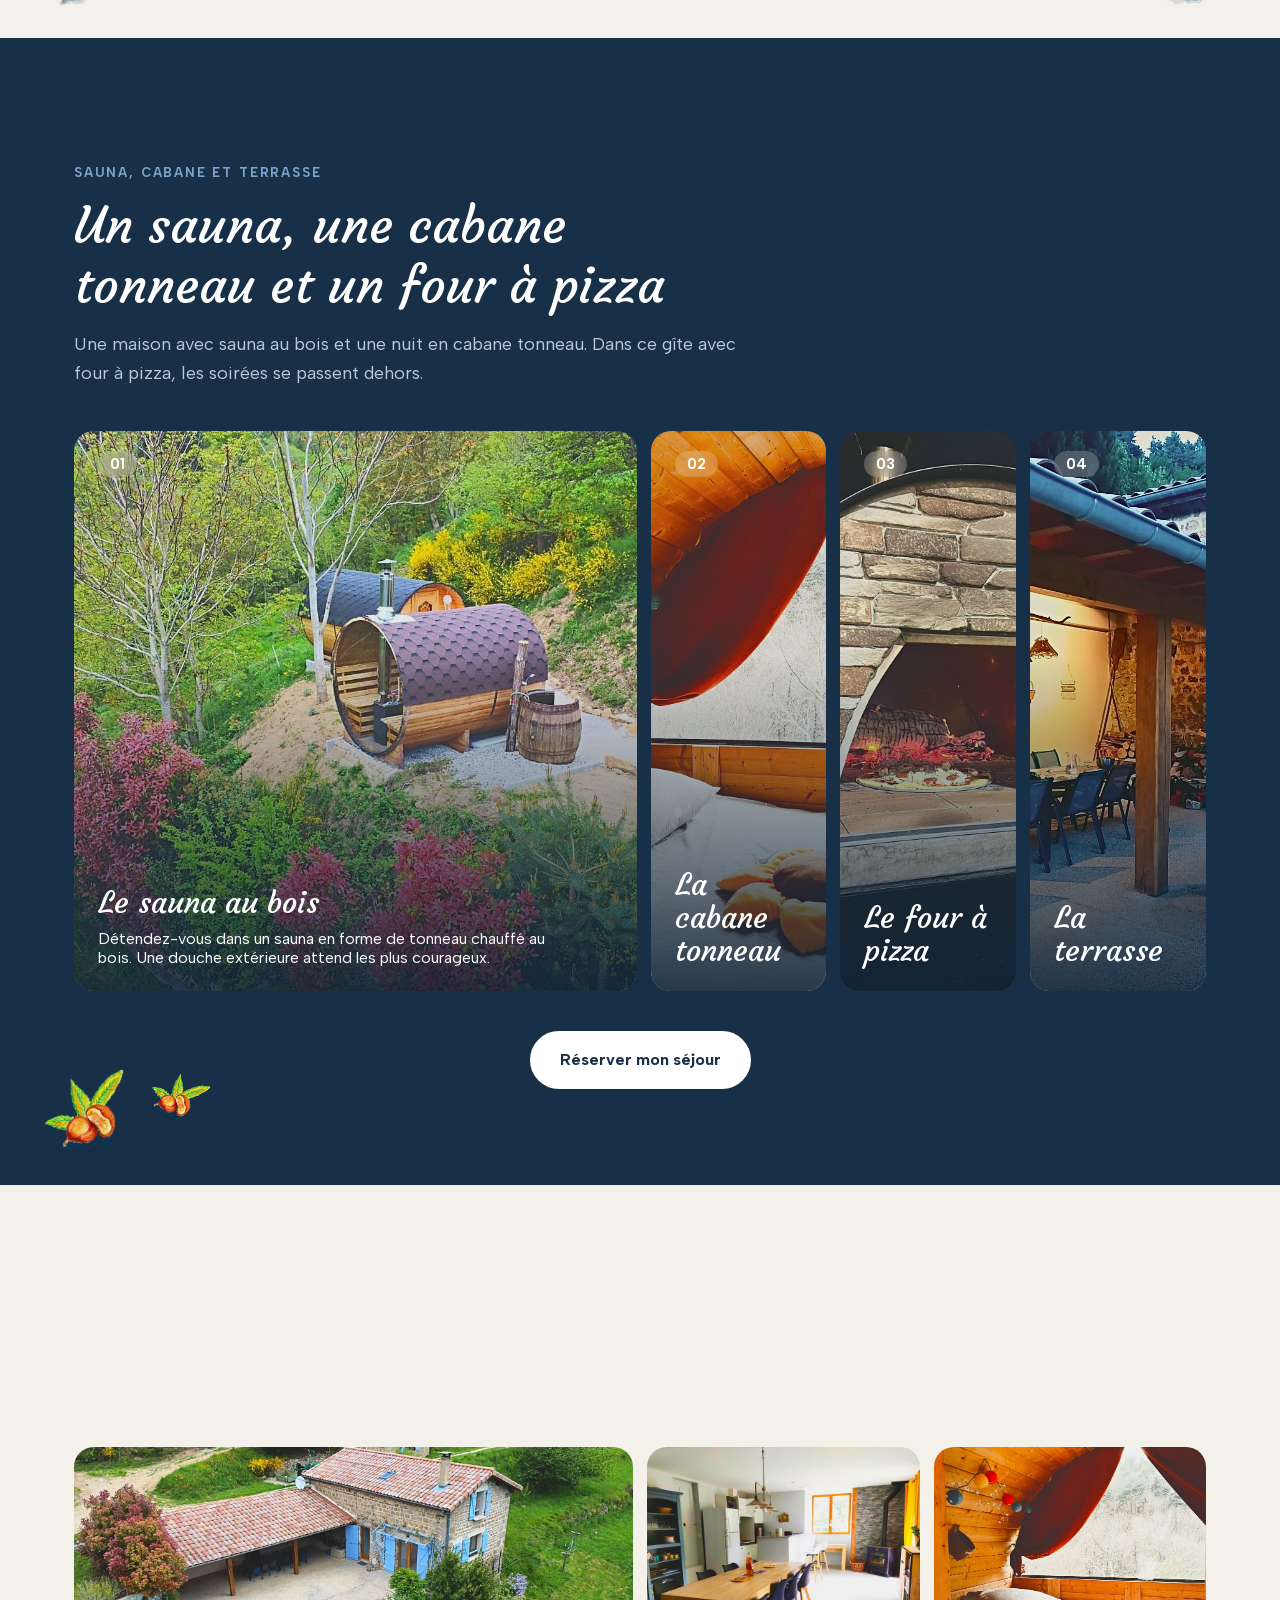
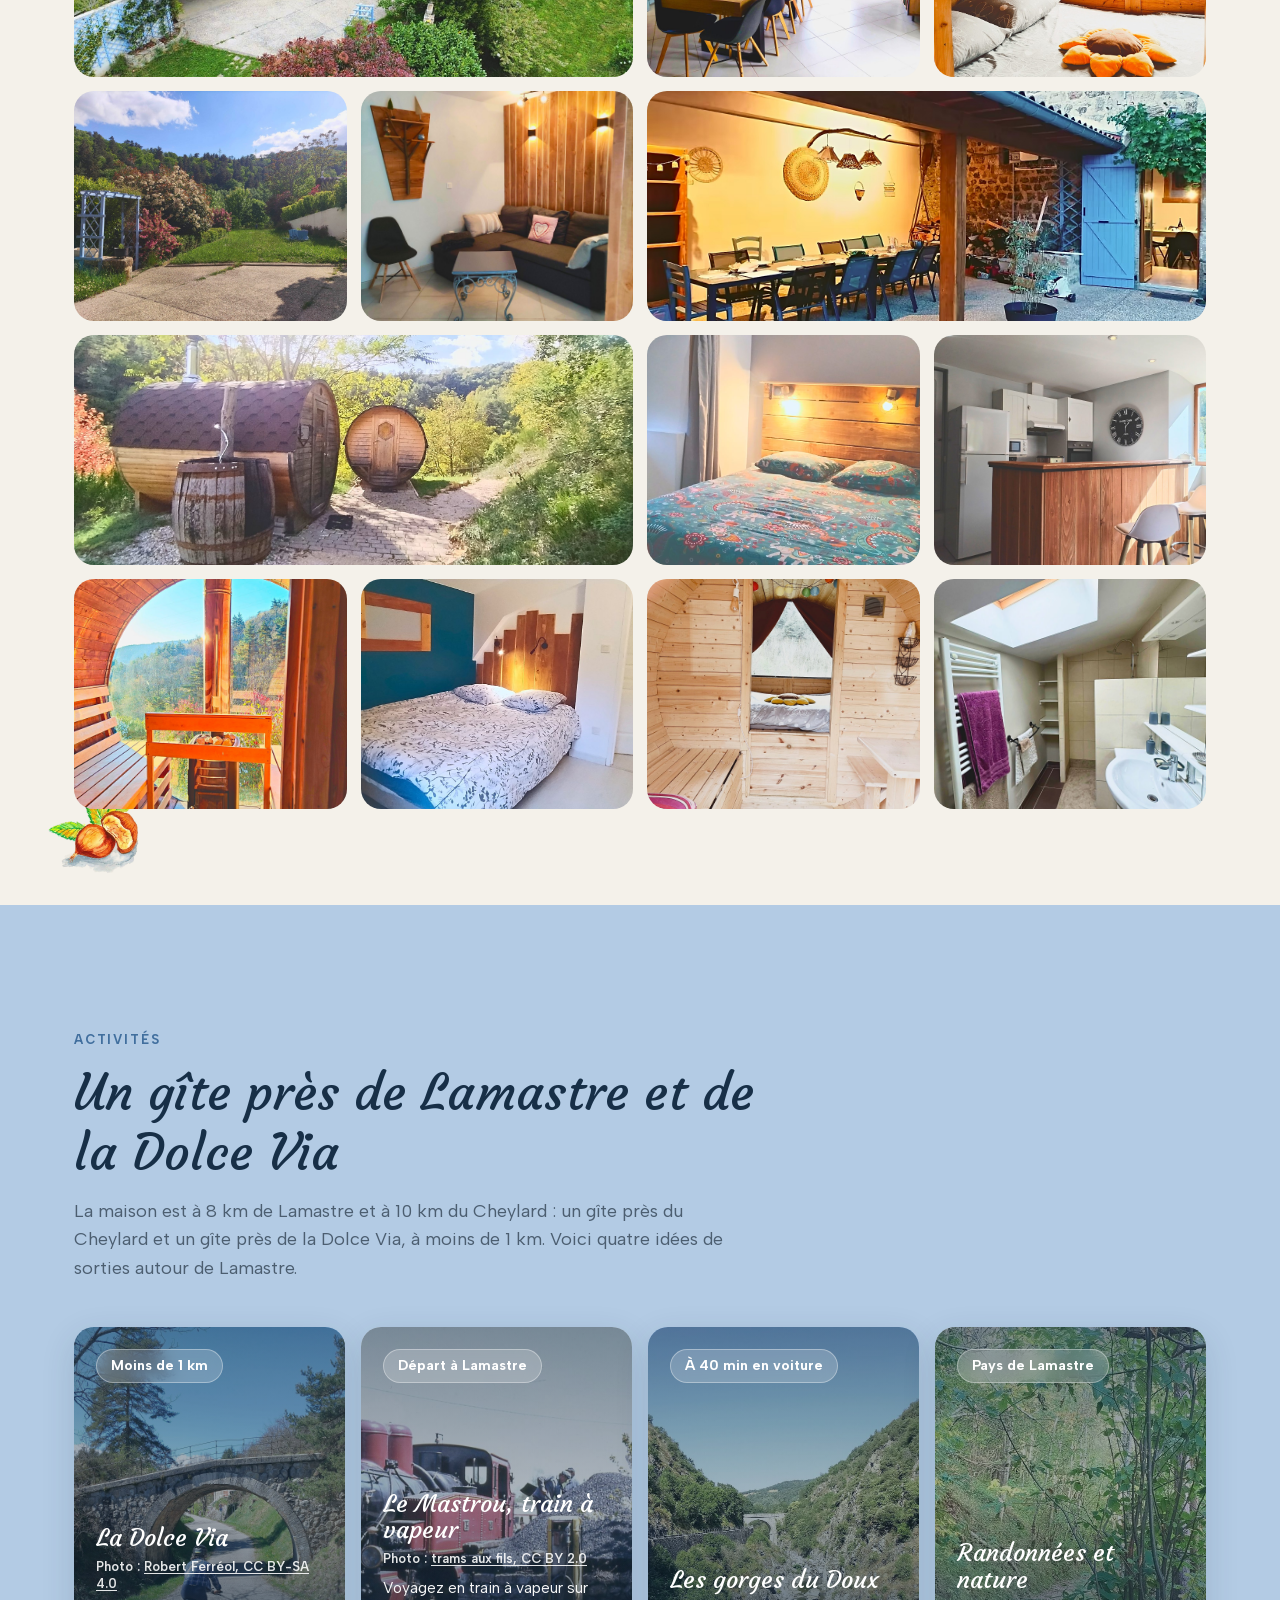
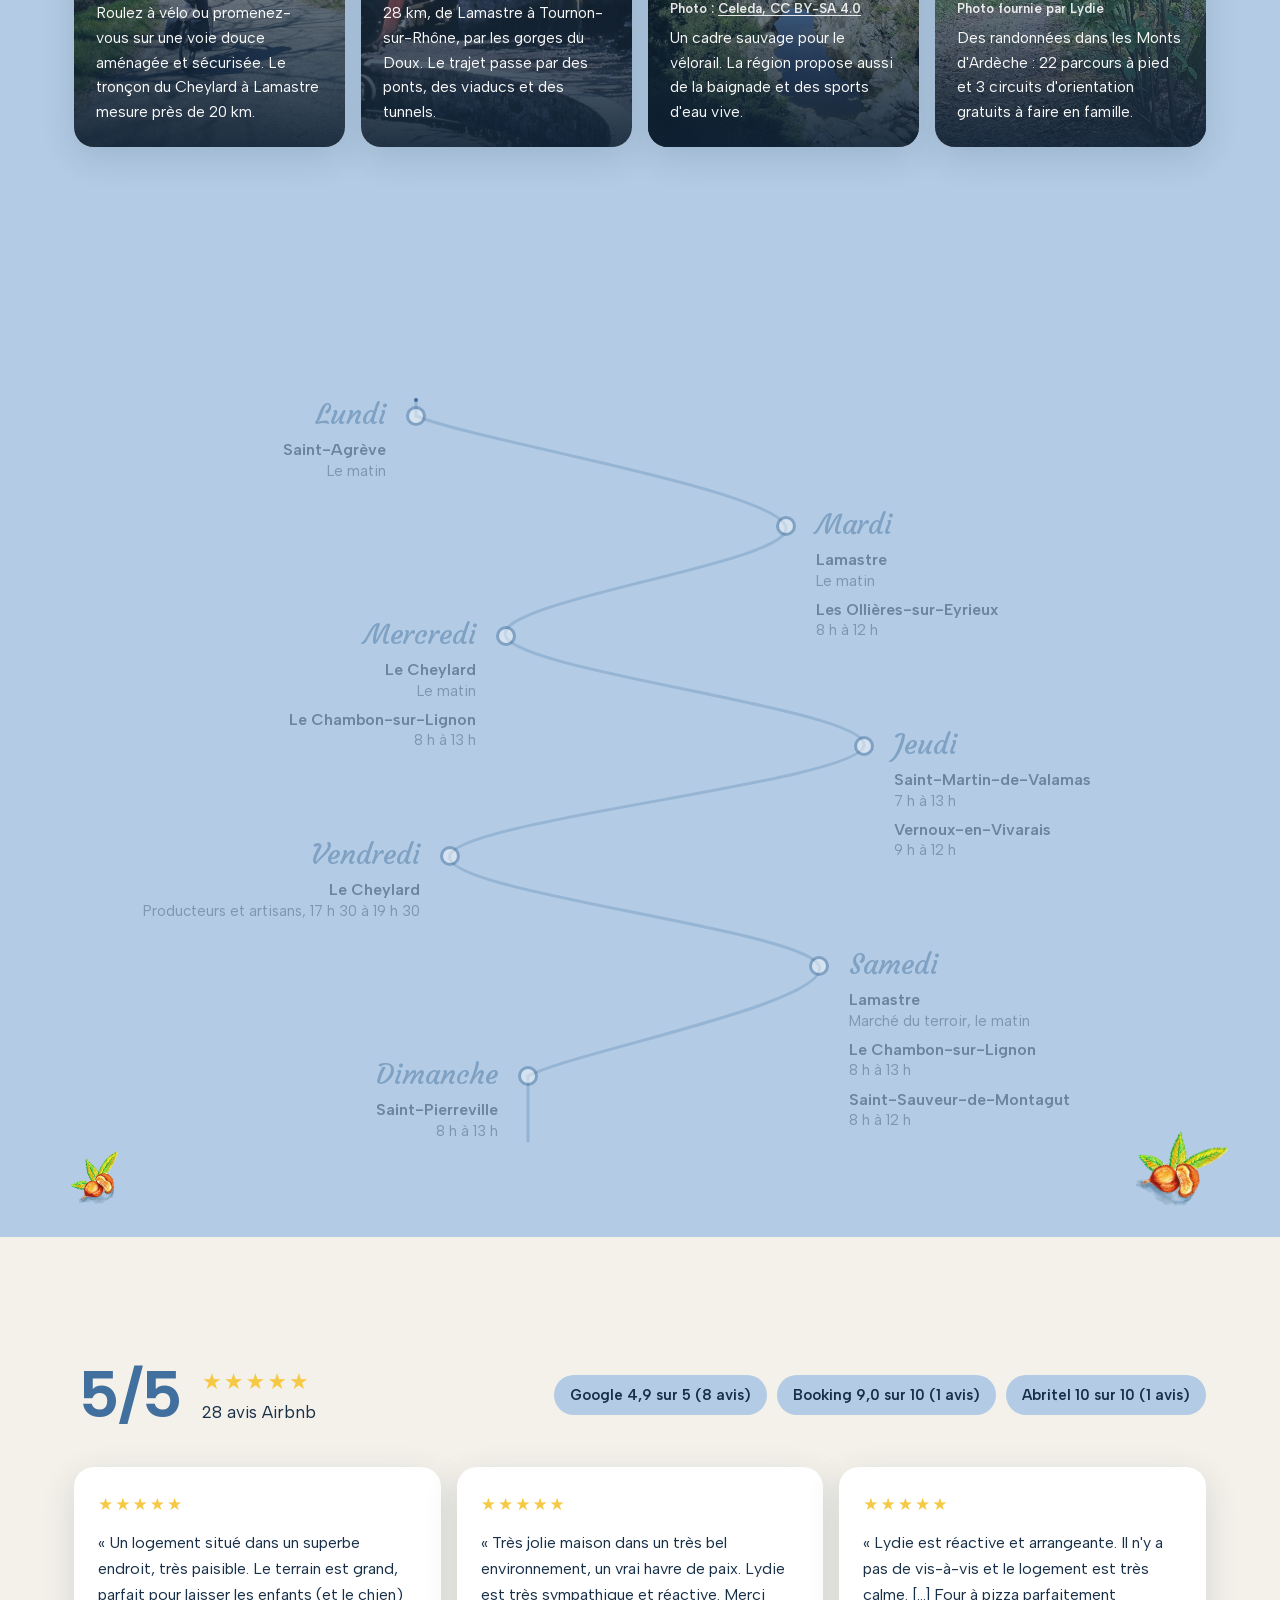
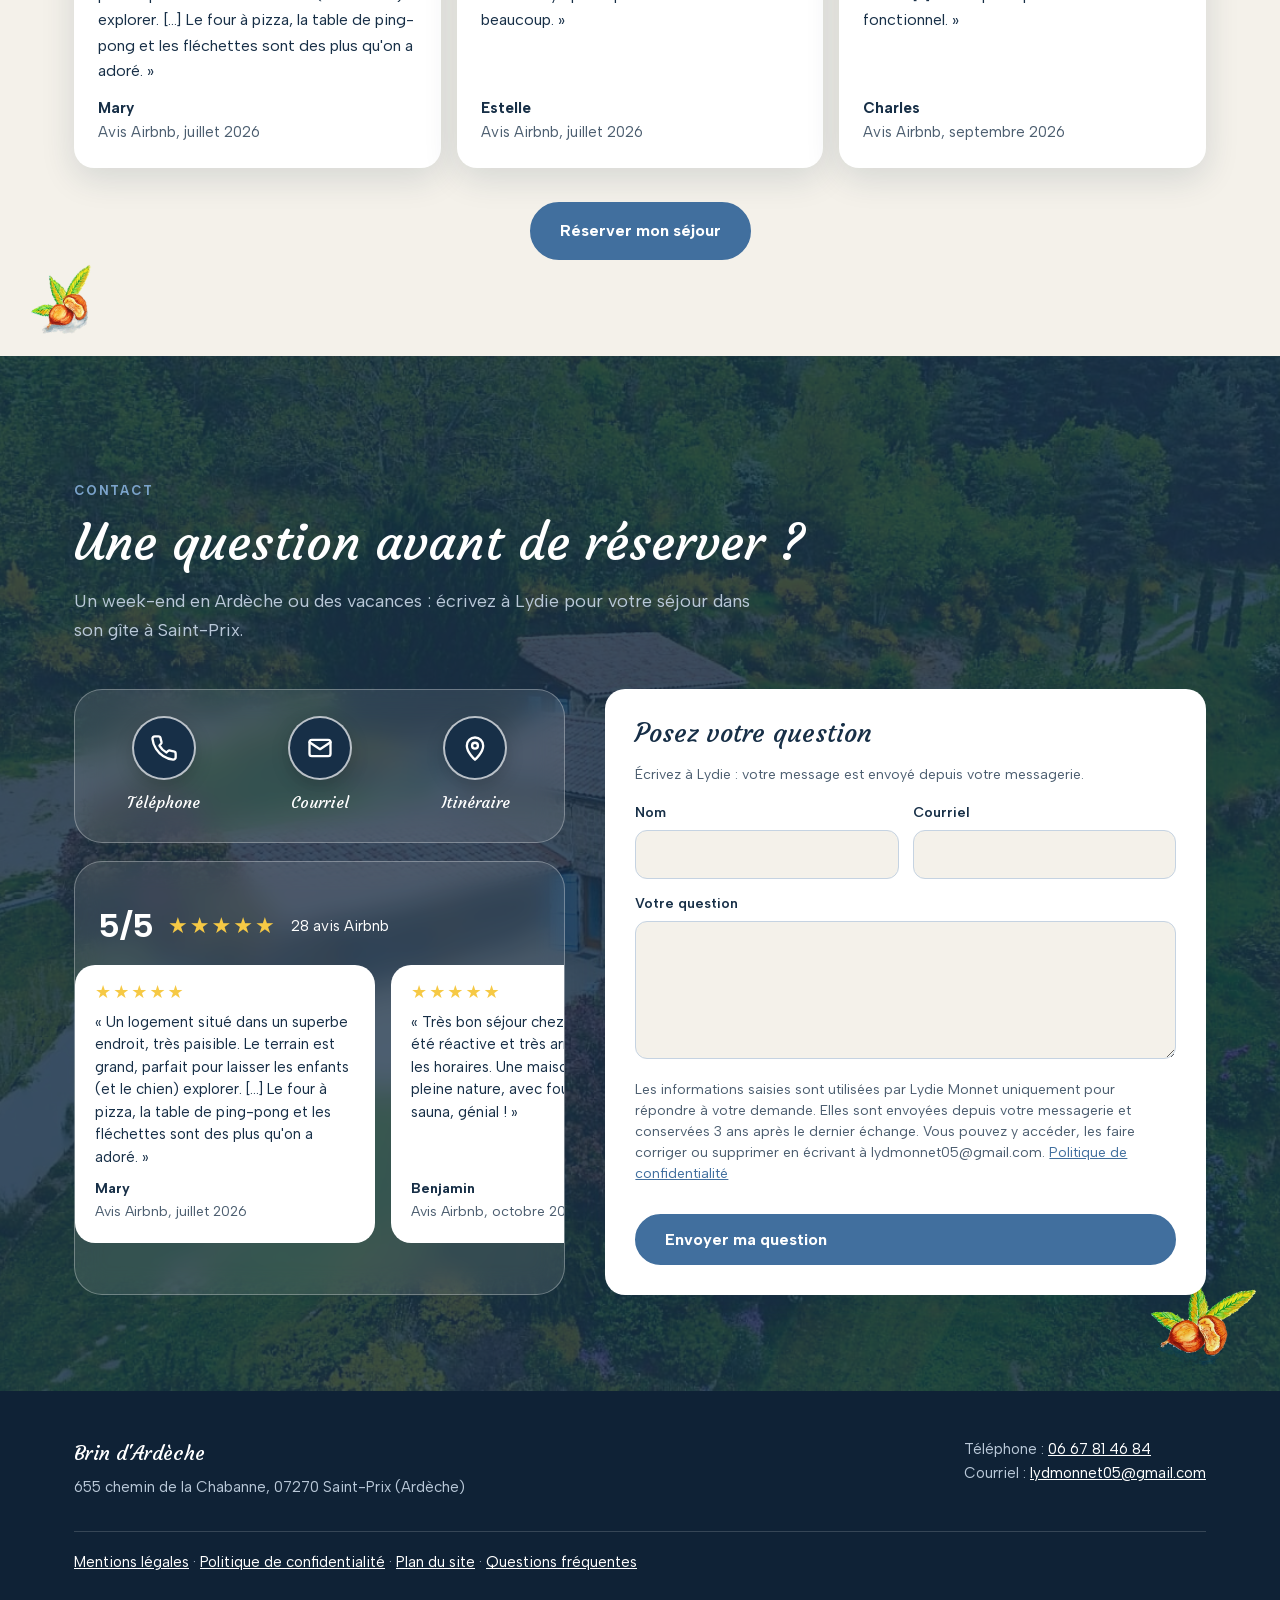
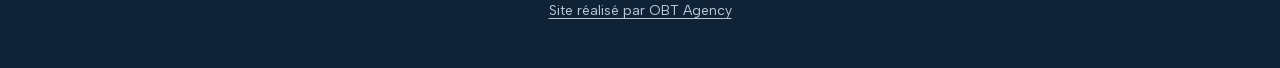
==== commit 3c566441: "FAQ sur une page à part, lien dans le pied de page Co-Authored-By: Claude Sonnet 5.5 <noreply@anthro" ====
--- a/index.html
+++ b/index.html
@@ -16,7 +16,7 @@
 .intro__fond{position:absolute;inset:0;background-size:cover}
 .avis-pastille,.avis-carte,.avis__lien,.puce--lien{text-decoration:none}
 </style>
-<link rel="stylesheet" href="css/style.css?v=20261027d">
+<link rel="stylesheet" href="css/style.css?v=20261029a">
 </head>
 <body>
 <script>if(!(window.matchMedia&&window.matchMedia('(prefers-reduced-motion: reduce)').matches))document.documentElement.classList.add('intro-actif')</script>
@@ -257,24 +257,6 @@
   </div>
 </section>
 
-<section class="section faq fonce" id="faq">
-  <div class="wrap">
-    <div class="section__tete apparait">
-      <span class="surtitre">Questions fréquentes</span>
-      <h2>Vos questions sur le gîte</h2>
-    </div>
-    <div class="faq__liste faq--replie apparait" id="faq-liste">
-      <article class="faq__q"><h3>Combien de personnes le gîte peut-il accueillir ?</h3><p>Le gîte accueille 8 personnes dans 4 chambres, avec trois lits doubles et deux lits simples. C'est un gîte pour 8 personnes où vous avez toute la maison pour vous.</p></article>
-      <article class="faq__q"><h3>Y a-t-il un sauna ?</h3><p>Oui. Ce gîte avec sauna propose un sauna au bois en forme de tonneau, avec une douche extérieure. Une cabane en forme de tonneau de 2 couchages et un four à pizza au bois complètent l'espace extérieur.</p></article>
-      <article class="faq__q"><h3>Où se trouve le gîte ?</h3><p>Le gîte est à Saint-Prix, au cœur des Monts d'Ardèche, à 8 km de Lamastre et à 10 km du Cheylard. La Dolce Via est à moins de 1 km.</p></article>
-      <article class="faq__q"><h3>Les animaux sont-ils acceptés ?</h3><p>Oui, sur demande. Écrivez à Lydie avant de réserver pour lui poser la question.</p></article>
-      <article class="faq__q"><h3>Que faire autour du gîte ?</h3><p>Roulez à vélo sur la Dolce Via, voyagez avec le Mastrou, train à vapeur au départ de Lamastre, ou partez en randonnée : 22 parcours à pied vous attendent dans le pays de Lamastre.</p></article>
-      <article class="faq__q"><h3>Quel séjour peut-on y passer ?</h3><p>C'est une maison de vacances en Ardèche pour 8 personnes, pour un séjour nature : terrasse plein sud, jardin, cuisine équipée, sauna et four à pizza.</p></article>
-    </div>
-    <div class="faq__plus centre"><button class="btn btn--clair" id="faq-plus" type="button" aria-expanded="false" aria-controls="faq-liste"><span class="g-plus">Voir plus</span><span class="g-moins" hidden>Voir moins</span><svg viewBox="0 0 24 24" width="18" height="18" aria-hidden="true"><path d="M5 9l7 7 7-7" fill="none" stroke="currentColor" stroke-width="2.6" stroke-linecap="round" stroke-linejoin="round"/></svg></button></div>
-  </div>
-</section>
-
 <section class="section contact fonce" id="contact">
   <div class="contact__fond" style="background-image:url(images/vue-loin.jpg)"></div>
   <div class="wrap">
@@ -312,7 +294,7 @@
   <div class="wrap pied__in">
     <div><b>Brin d'Ardèche</b>655 chemin de la Chabanne, 07270 Saint-Prix (Ardèche)</div>
     <div>Téléphone : <a href="tel:+33667814684">06 67 81 46 84</a><br>Courriel : <a href="mailto:lydmonnet05@gmail.com">lydmonnet05@gmail.com</a></div>
-    <div class="pied__bas"><a href="mentions-legales.html">Mentions légales</a> · <a href="politique-confidentialite.html">Politique de confidentialité</a> · <a href="plan-du-site.html">Plan du site</a></div>
+    <div class="pied__bas"><a href="mentions-legales.html">Mentions légales</a> · <a href="politique-confidentialite.html">Politique de confidentialité</a> · <a href="plan-du-site.html">Plan du site</a> · <a href="faq.html">Questions fréquentes</a></div>
     <div class="pied__credit"><a href="https://obt-agency.fr" target="_blank" rel="noopener">Site réalisé par OBT Agency</a></div>
   </div>
 </footer>
@@ -336,7 +318,7 @@
 
 
 
-<script src="js/i18n.js?v=20261027d"></script>
-<script src="js/main.js?v=20261027d"></script>
+<script src="js/i18n.js?v=20261029a"></script>
+<script src="js/main.js?v=20261029a"></script>
 </body>
 </html>
--- a/css/style.css
+++ b/css/style.css
@@ -698,18 +698,25 @@
 .pied__credit a{color:#B9C8D8;text-decoration:underline;text-underline-offset:3px}
 .pied__credit a:hover{color:#fff}
 
-.faq{background:var(--nuit-2)}
-.faq__liste{display:grid;gap:14px;max-width:820px}
-.faq__q{background:rgba(255,255,255,.06);border:1px solid rgba(255,255,255,.12);border-radius:var(--rayon);padding:22px 26px}
-.faq__q h3{font-size:clamp(18px,2vw,21px);color:#fff;margin:0 0 8px}
-.faq__q p{margin:0;color:#B9C8D8;font-size:17px;line-height:1.6}
-.faq--replie>.faq__q:nth-child(n+4){display:none}
-.faq__plus{margin-top:30px;text-align:left}
-.faq__plus .btn{gap:10px}
-.faq__plus .btn svg{transition:transform .25s}
-.faq__plus .btn[aria-expanded="true"] svg{transform:rotate(180deg)}
+.faq-page{background:var(--nuit);color:#fff;padding:130px 0 90px}
+.faq-page .etroit{max-width:820px}
+.faq-page .surtitre{color:var(--volet-clair)}
+.faq-page h1{color:#fff;font-size:clamp(34px,5vw,48px);margin-bottom:12px}
+.faq-page .sous{color:#B9C8D8;font-size:18px;margin-bottom:34px}
+.faq-q{background:rgba(255,255,255,.06);border:1px solid rgba(255,255,255,.12);border-radius:var(--rayon);margin-bottom:12px}
+.faq-q summary{list-style:none;cursor:pointer;display:flex;align-items:center;justify-content:space-between;gap:18px;padding:18px 20px 18px 26px;font-family:var(--fn);font-size:clamp(18px,2vw,21px);line-height:1.3}
+.faq-q summary::-webkit-details-marker{display:none}
+.faq-q summary h2{font:inherit;color:inherit;margin:0}
+.faq-q summary:focus-visible{outline:2px solid var(--ciel);outline-offset:2px;border-radius:var(--rayon)}
+.faq-q .pm{flex:none;width:38px;height:38px;border-radius:50%;background:#fff;color:var(--nuit);display:grid;place-items:center;font-family:var(--fc);font-size:26px;line-height:1;font-weight:400}
+.faq-q .pm::before{content:"+"}
+.faq-q[open] .pm::before{content:"\2212"}
+.faq-q p{margin:0;padding:0 26px 22px;color:#B9C8D8;font-size:17px;line-height:1.6;max-width:none}
 @media(max-width:700px){
-  .faq__q{padding:18px 18px}
-  .faq__q p{font-size:16px}
-  .faq__plus{text-align:center}
+  .faq-page{padding:104px 0 60px}
+  .faq-page .sous{font-size:16px;margin-bottom:24px}
+  .faq-q summary{padding:15px 14px 15px 18px;font-size:18px}
+  .faq-q p{padding:0 18px 18px;font-size:16px}
 }
+
+.pied__bas a[href="faq.html"]{text-decoration:underline}
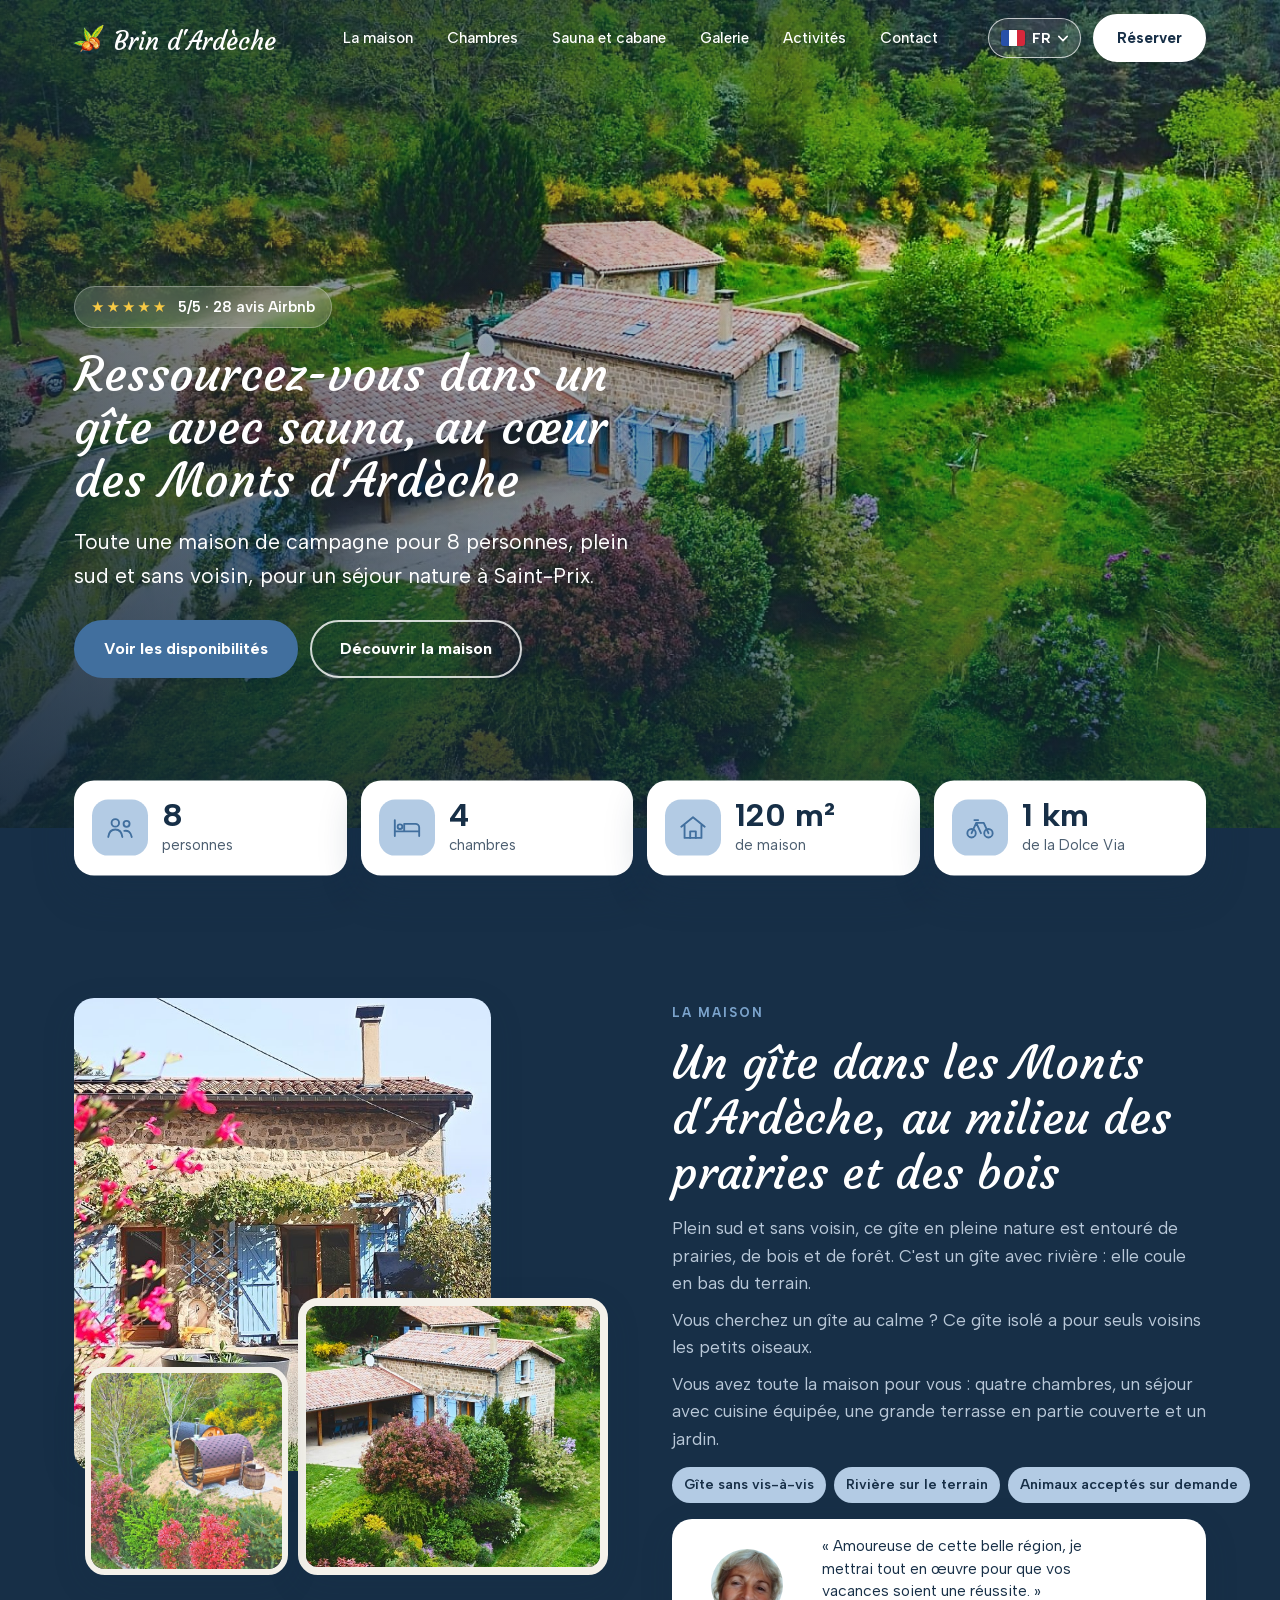
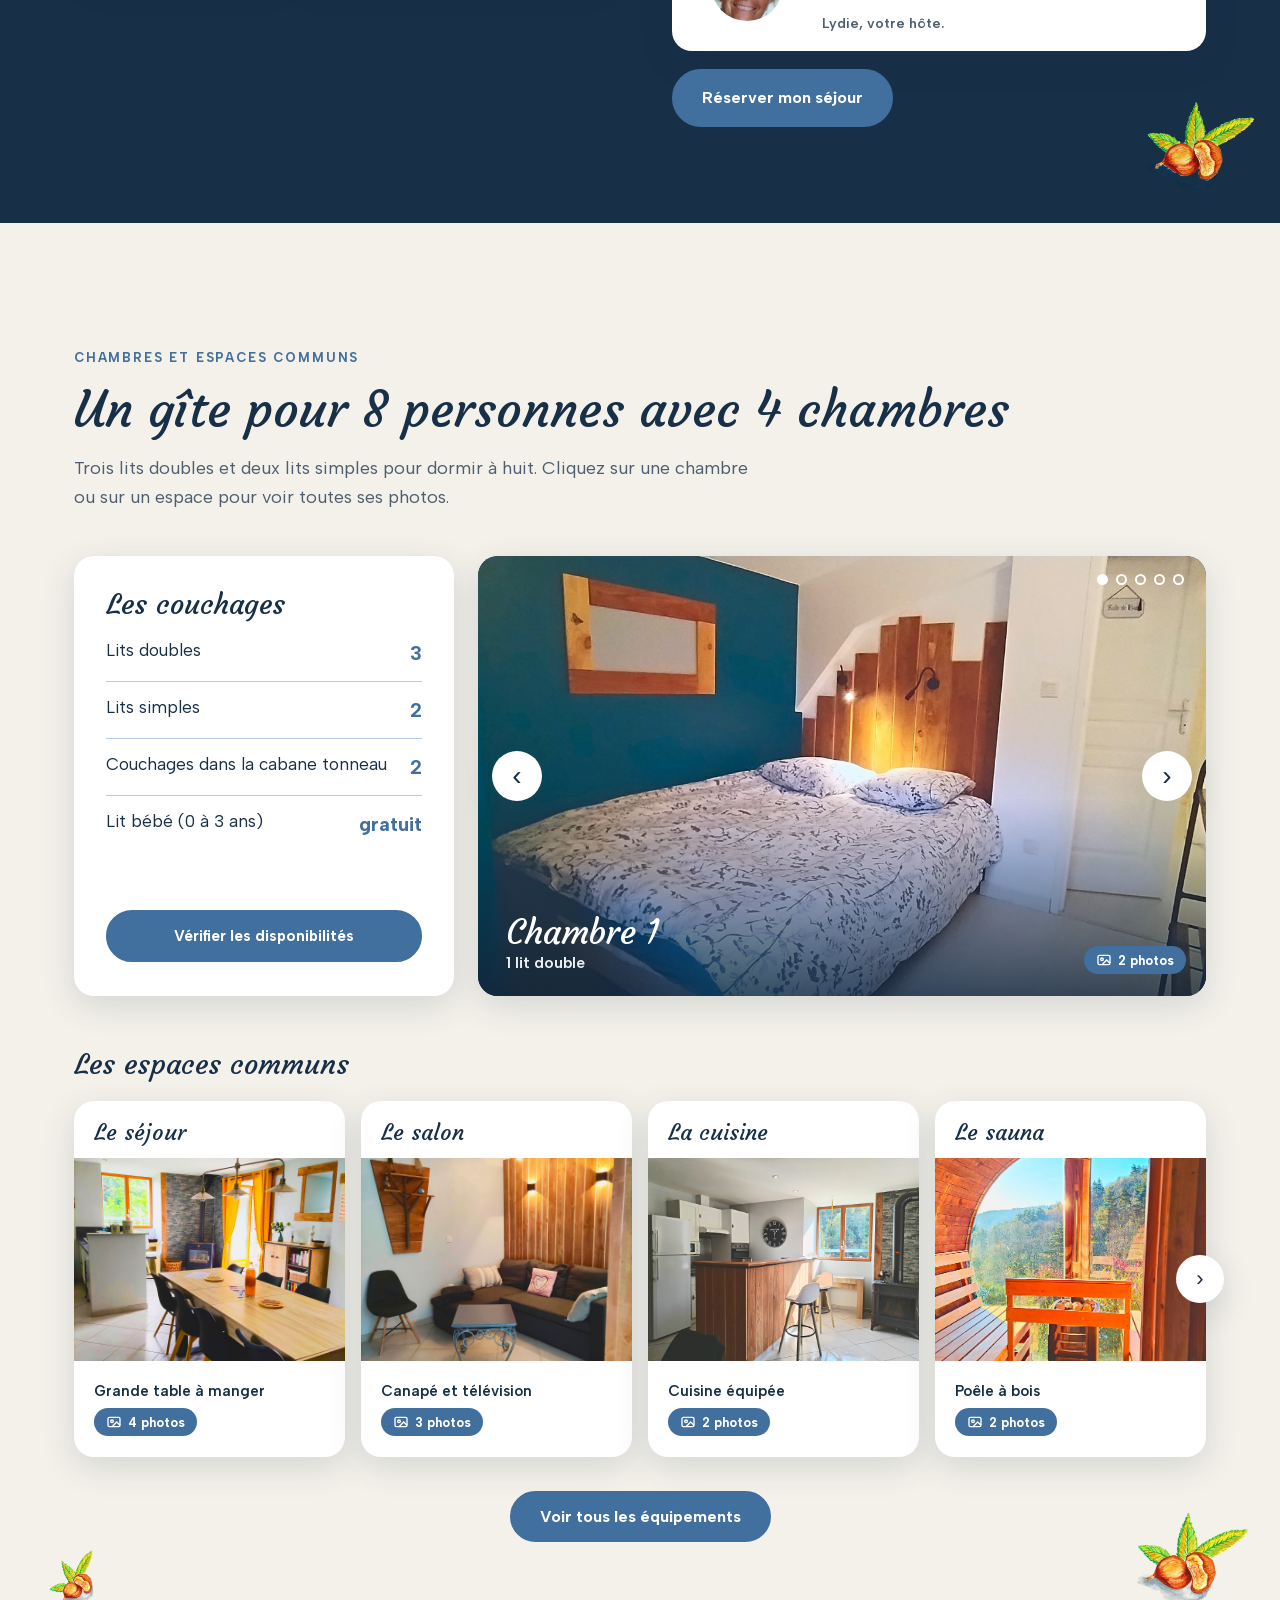
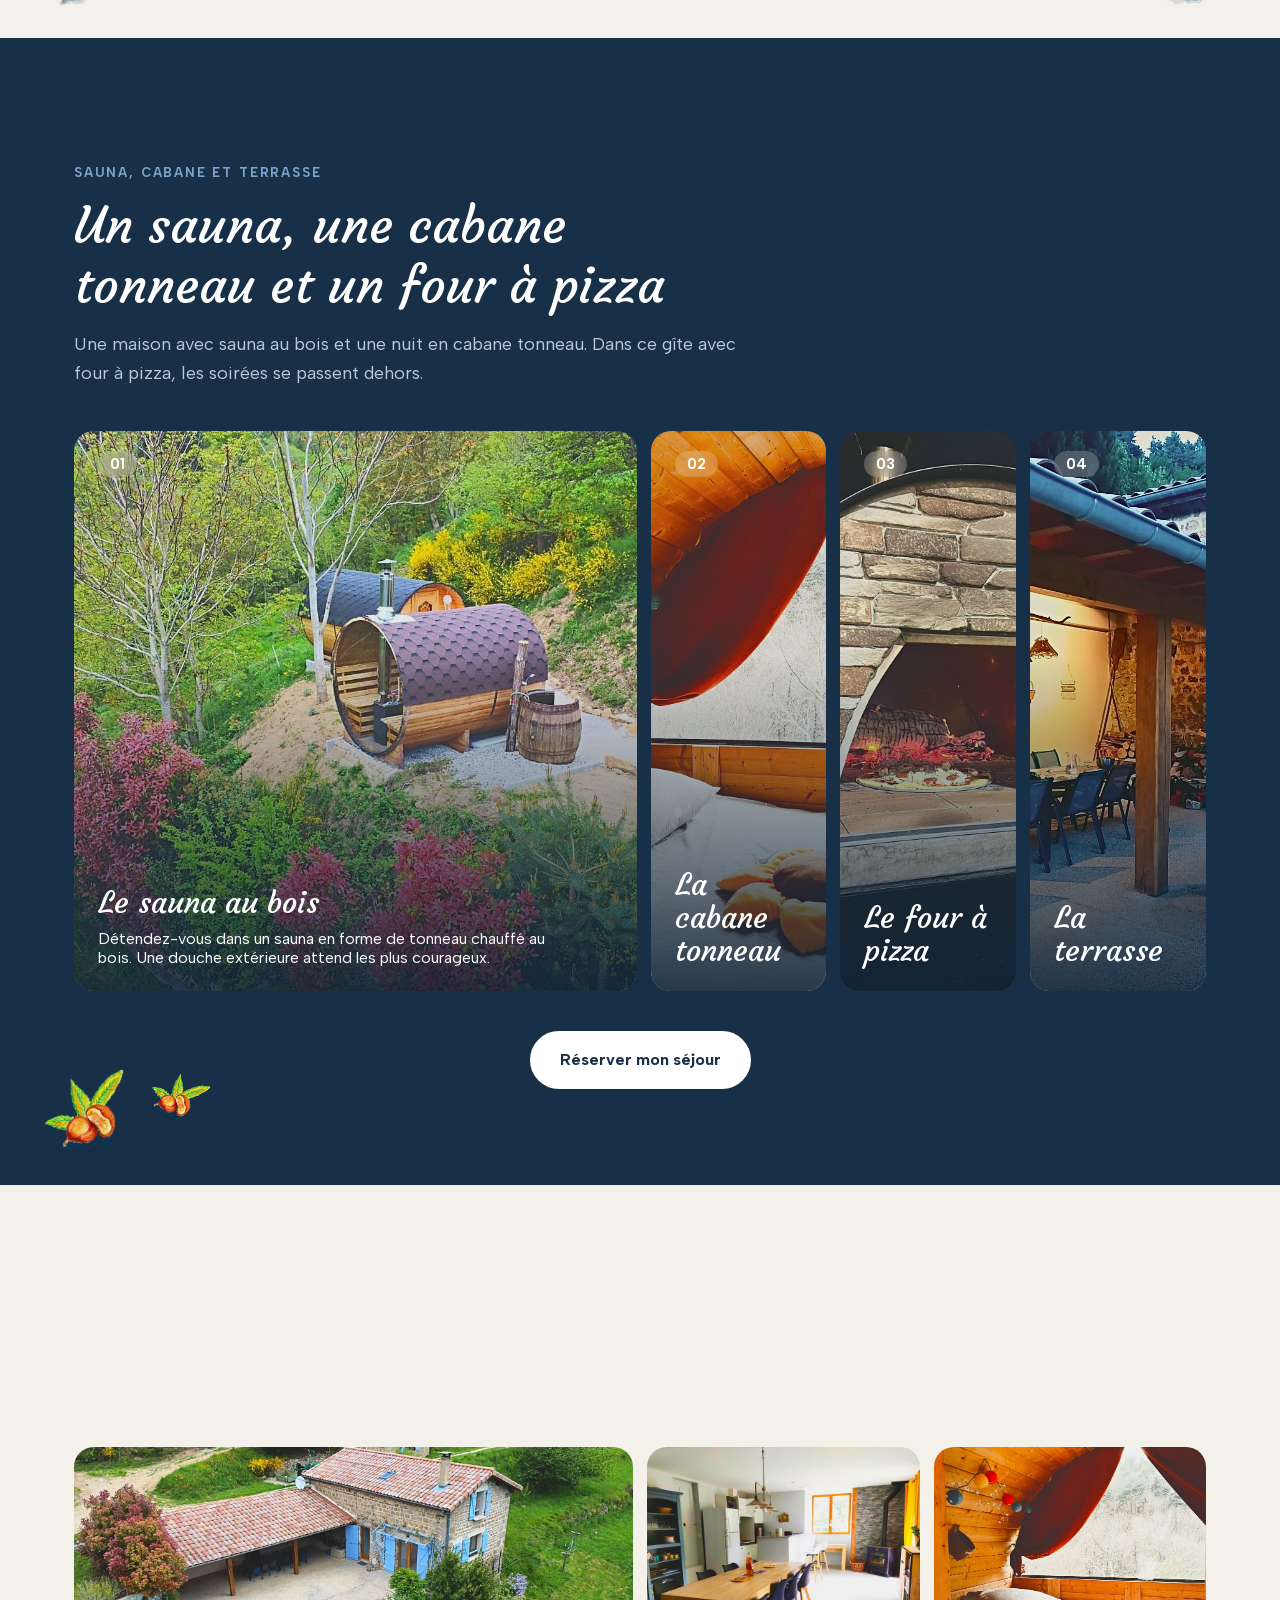
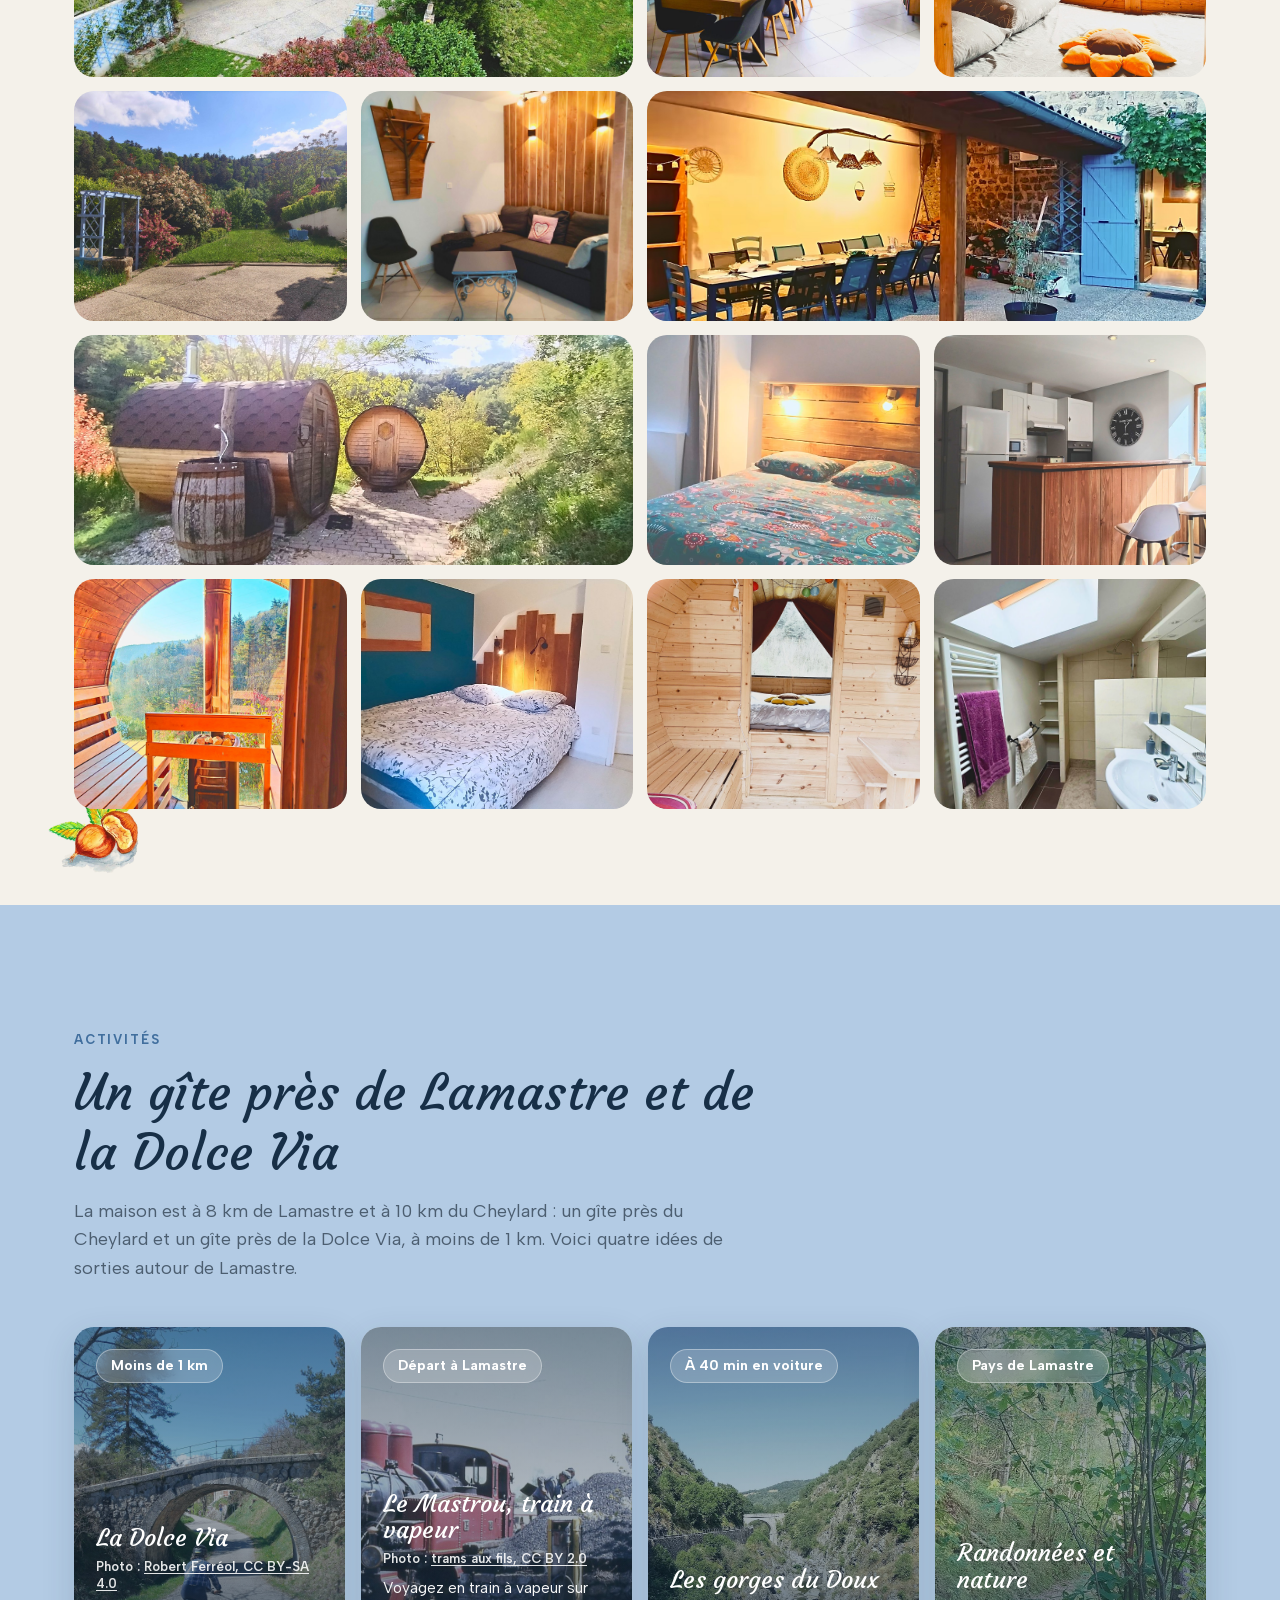
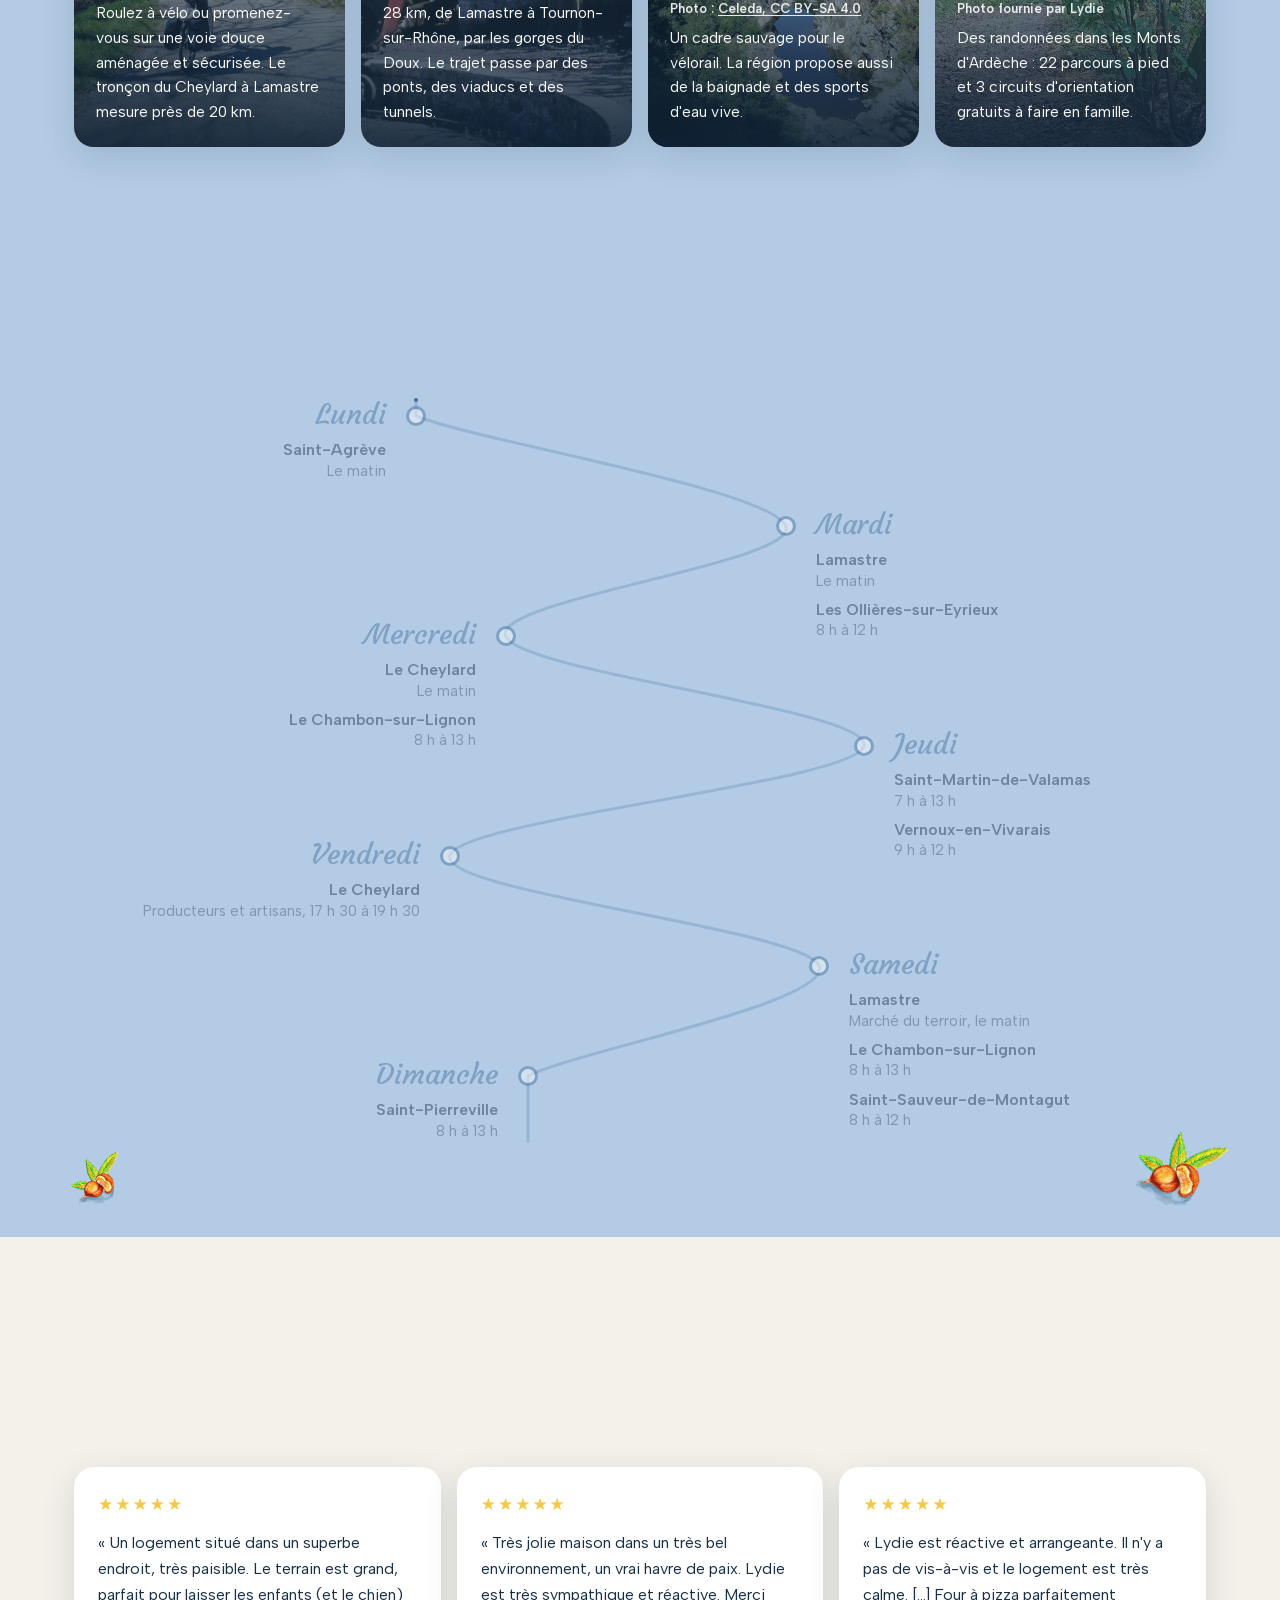
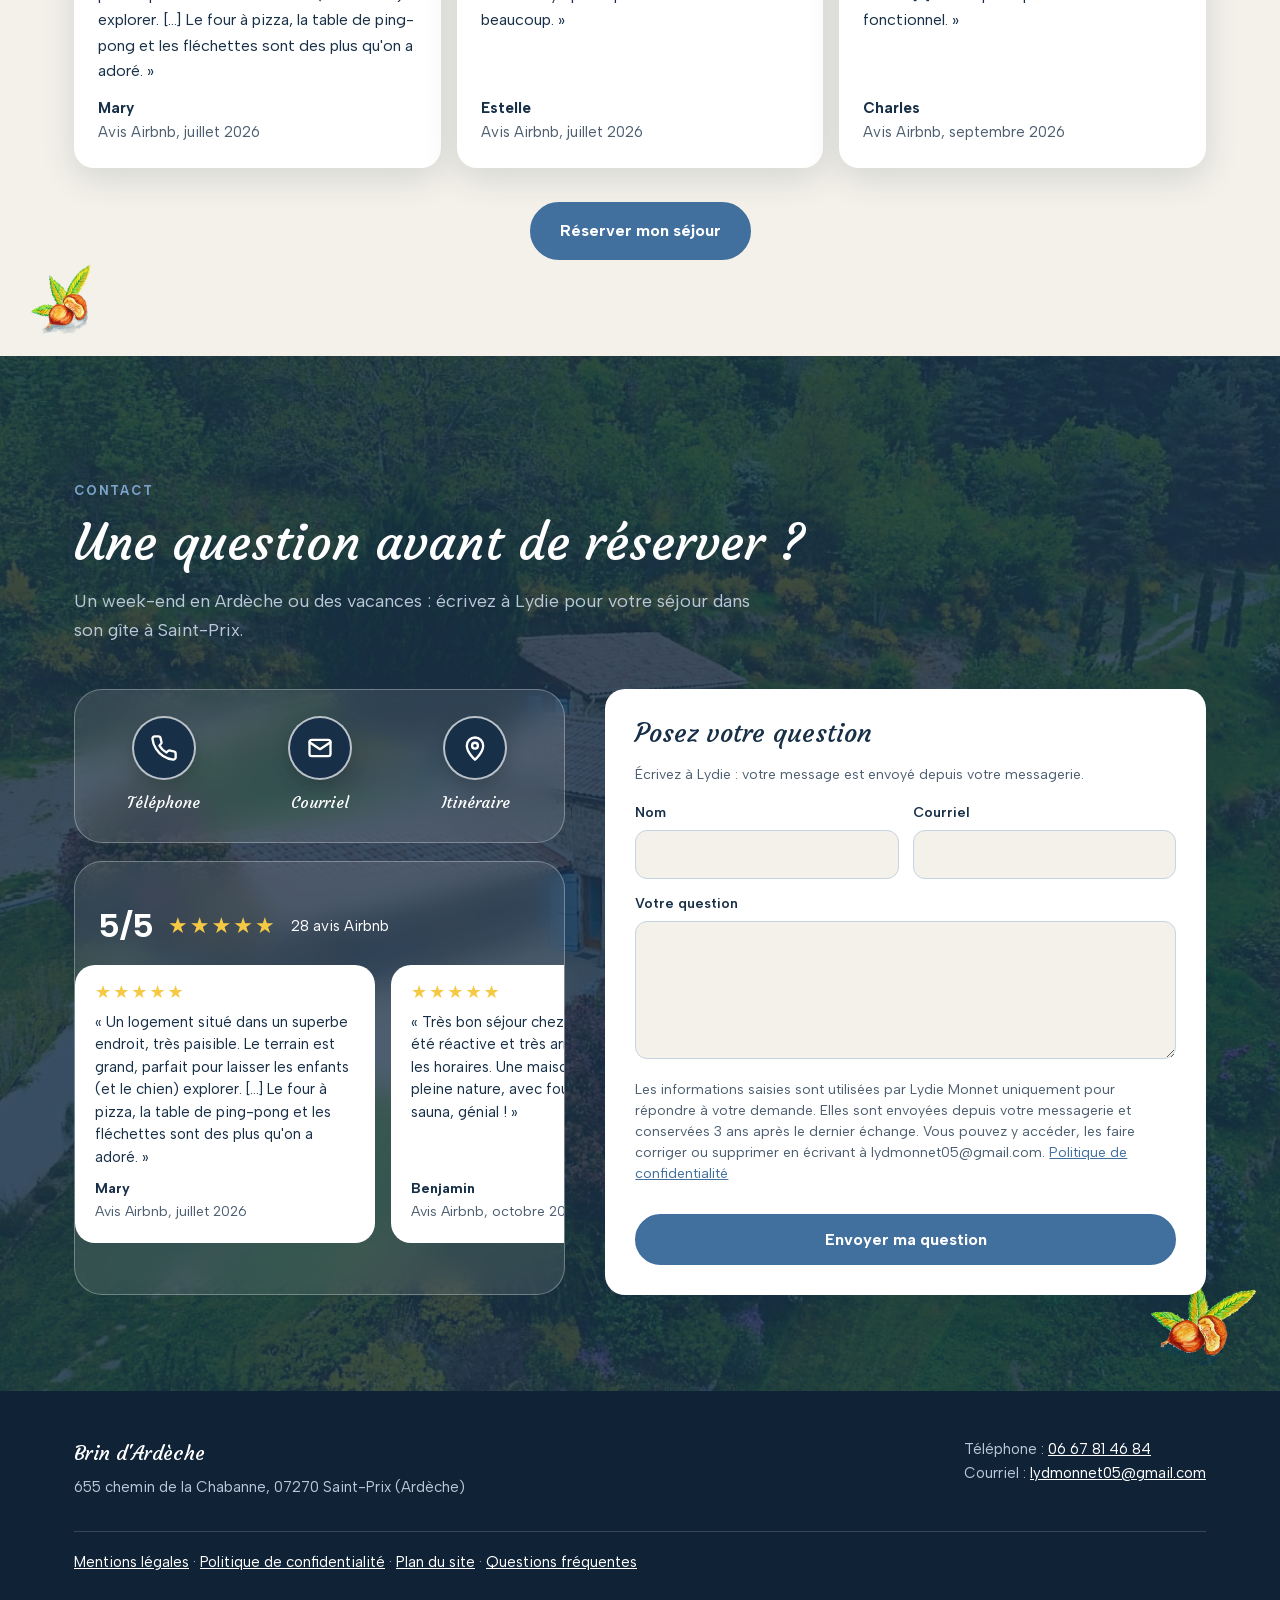
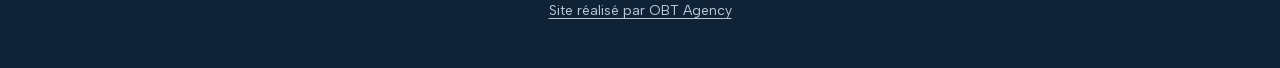
==== commit 6316b009: "Bouton Envoyer ma question : texte centré Co-Authored-By: Claude Sonnet 5.5 <noreply@anthropic.com>" ====
--- a/index.html
+++ b/index.html
@@ -16,7 +16,7 @@
 .intro__fond{position:absolute;inset:0;background-size:cover}
 .avis-pastille,.avis-carte,.avis__lien,.puce--lien{text-decoration:none}
 </style>
-<link rel="stylesheet" href="css/style.css?v=20261029a">
+<link rel="stylesheet" href="css/style.css?v=20261029b">
 </head>
 <body>
 <script>if(!(window.matchMedia&&window.matchMedia('(prefers-reduced-motion: reduce)').matches))document.documentElement.classList.add('intro-actif')</script>
@@ -318,7 +318,7 @@
 
 
 
-<script src="js/i18n.js?v=20261029a"></script>
-<script src="js/main.js?v=20261029a"></script>
+<script src="js/i18n.js?v=20261029b"></script>
+<script src="js/main.js?v=20261029b"></script>
 </body>
 </html>
--- a/css/style.css
+++ b/css/style.css
@@ -170,6 +170,7 @@
 .coord a{font-weight:700}
 form.demande{background:#fff;color:var(--nuit);border-radius:var(--rayon);padding:30px;display:grid;gap:16px;box-shadow:var(--ombre)}
 form.demande h3{font-size:26px}
+form.demande .btn{justify-content:center}
 .champs{display:grid;grid-template-columns:1fr 1fr;gap:14px}
 .champ{display:grid;gap:6px;font-weight:600;font-size:14px}
 .champ--pleine{grid-column:1/-1}
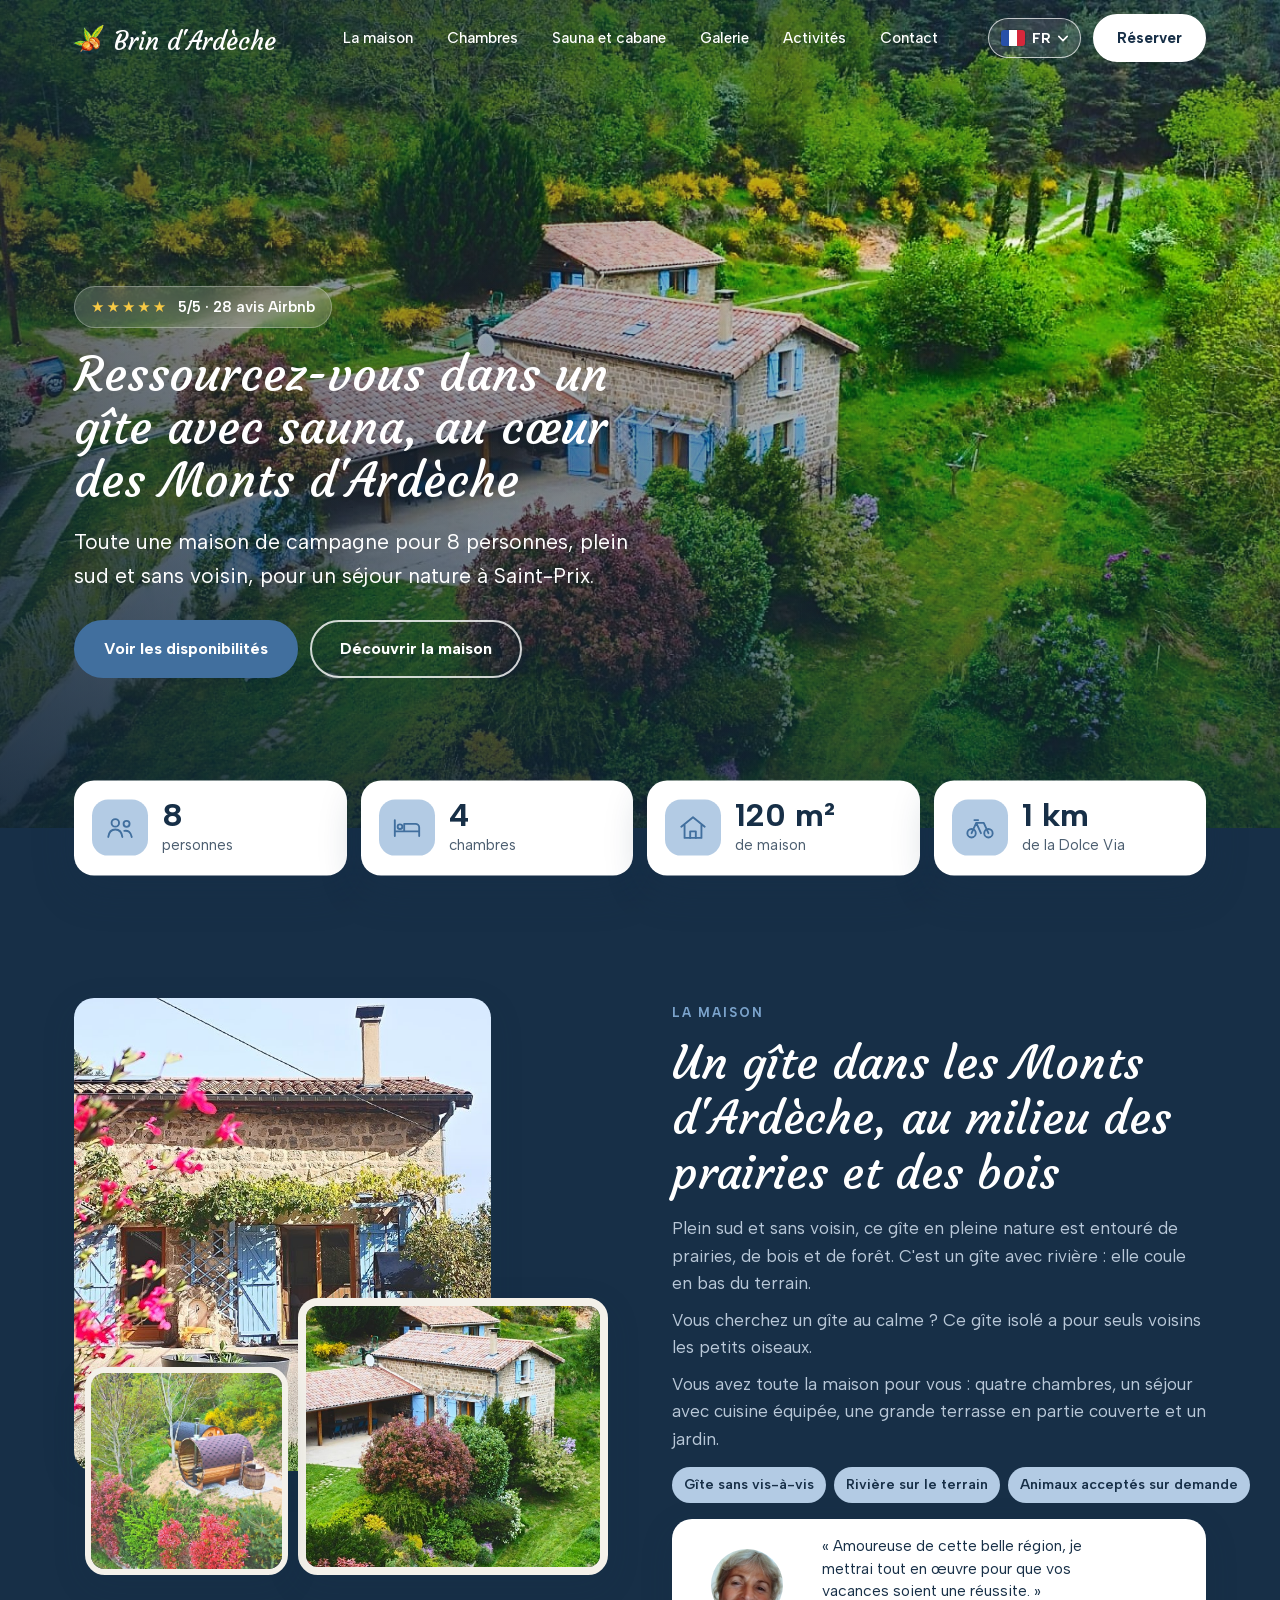
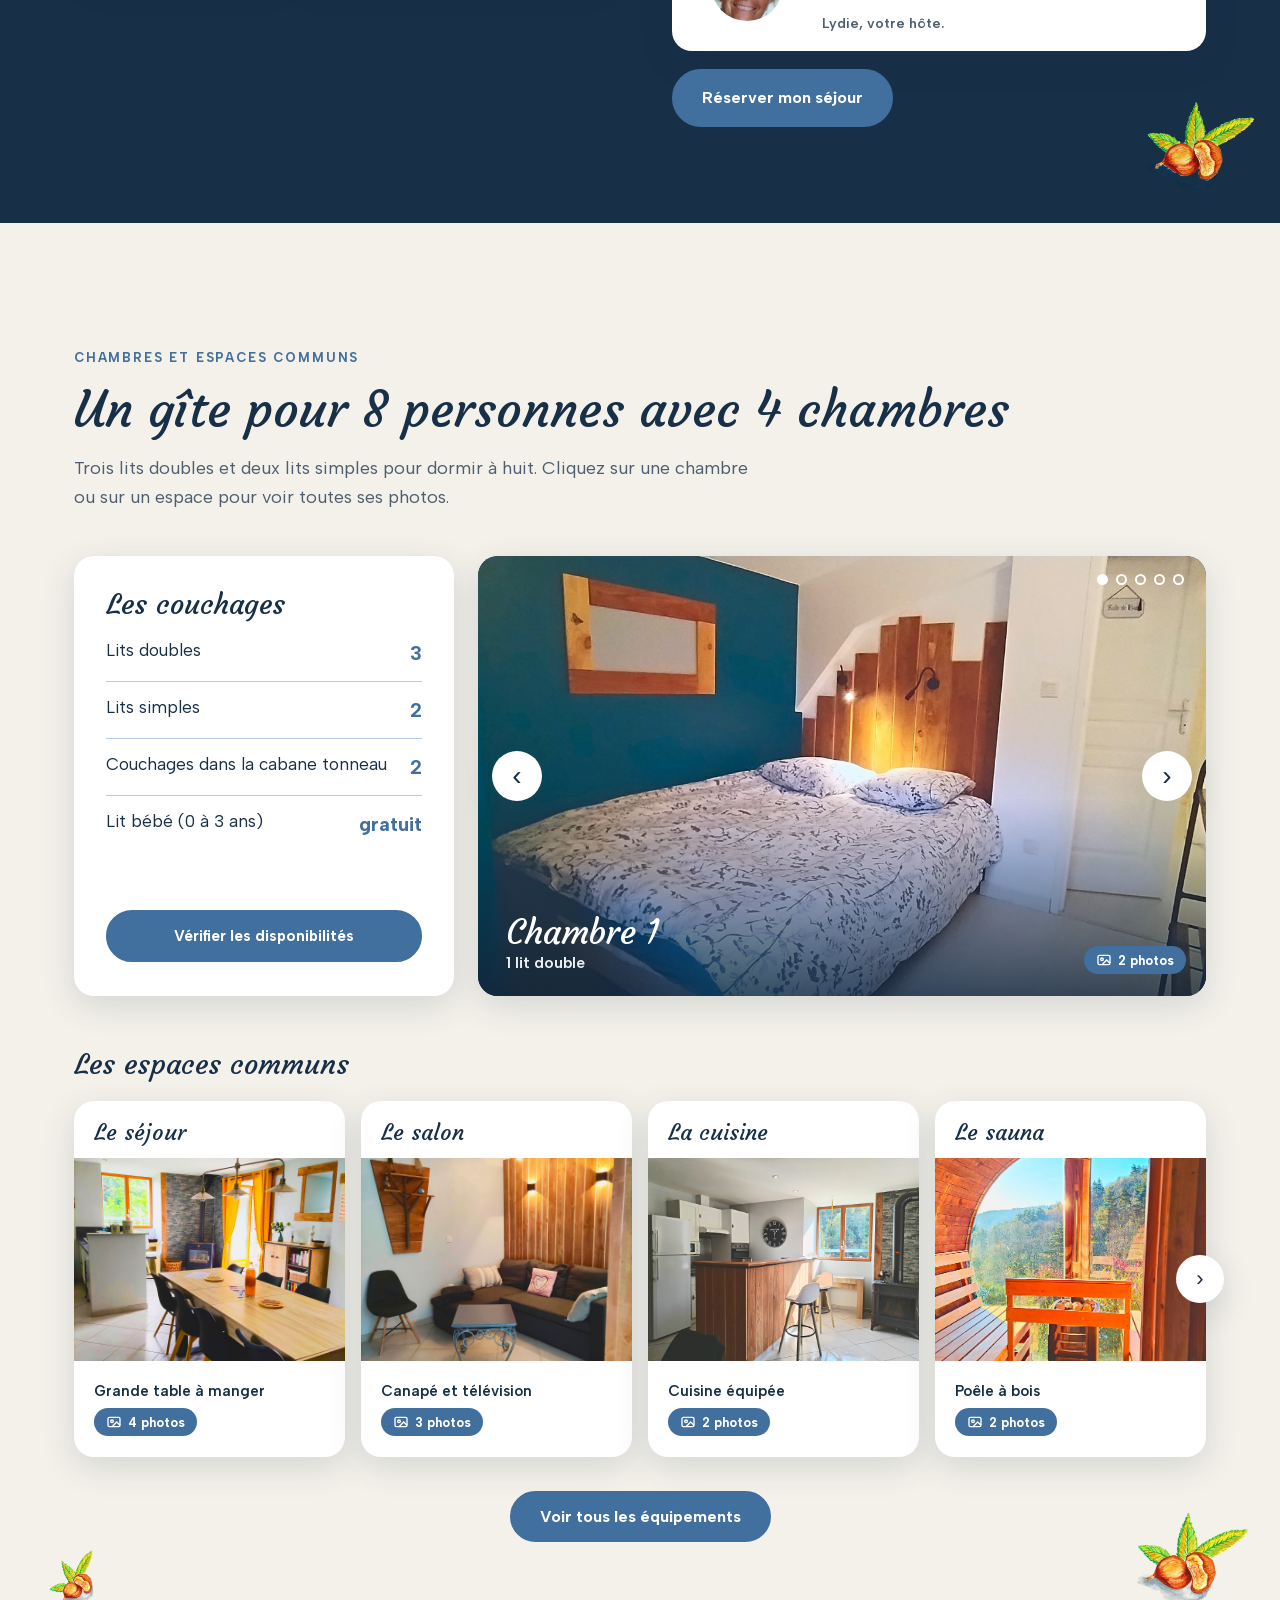
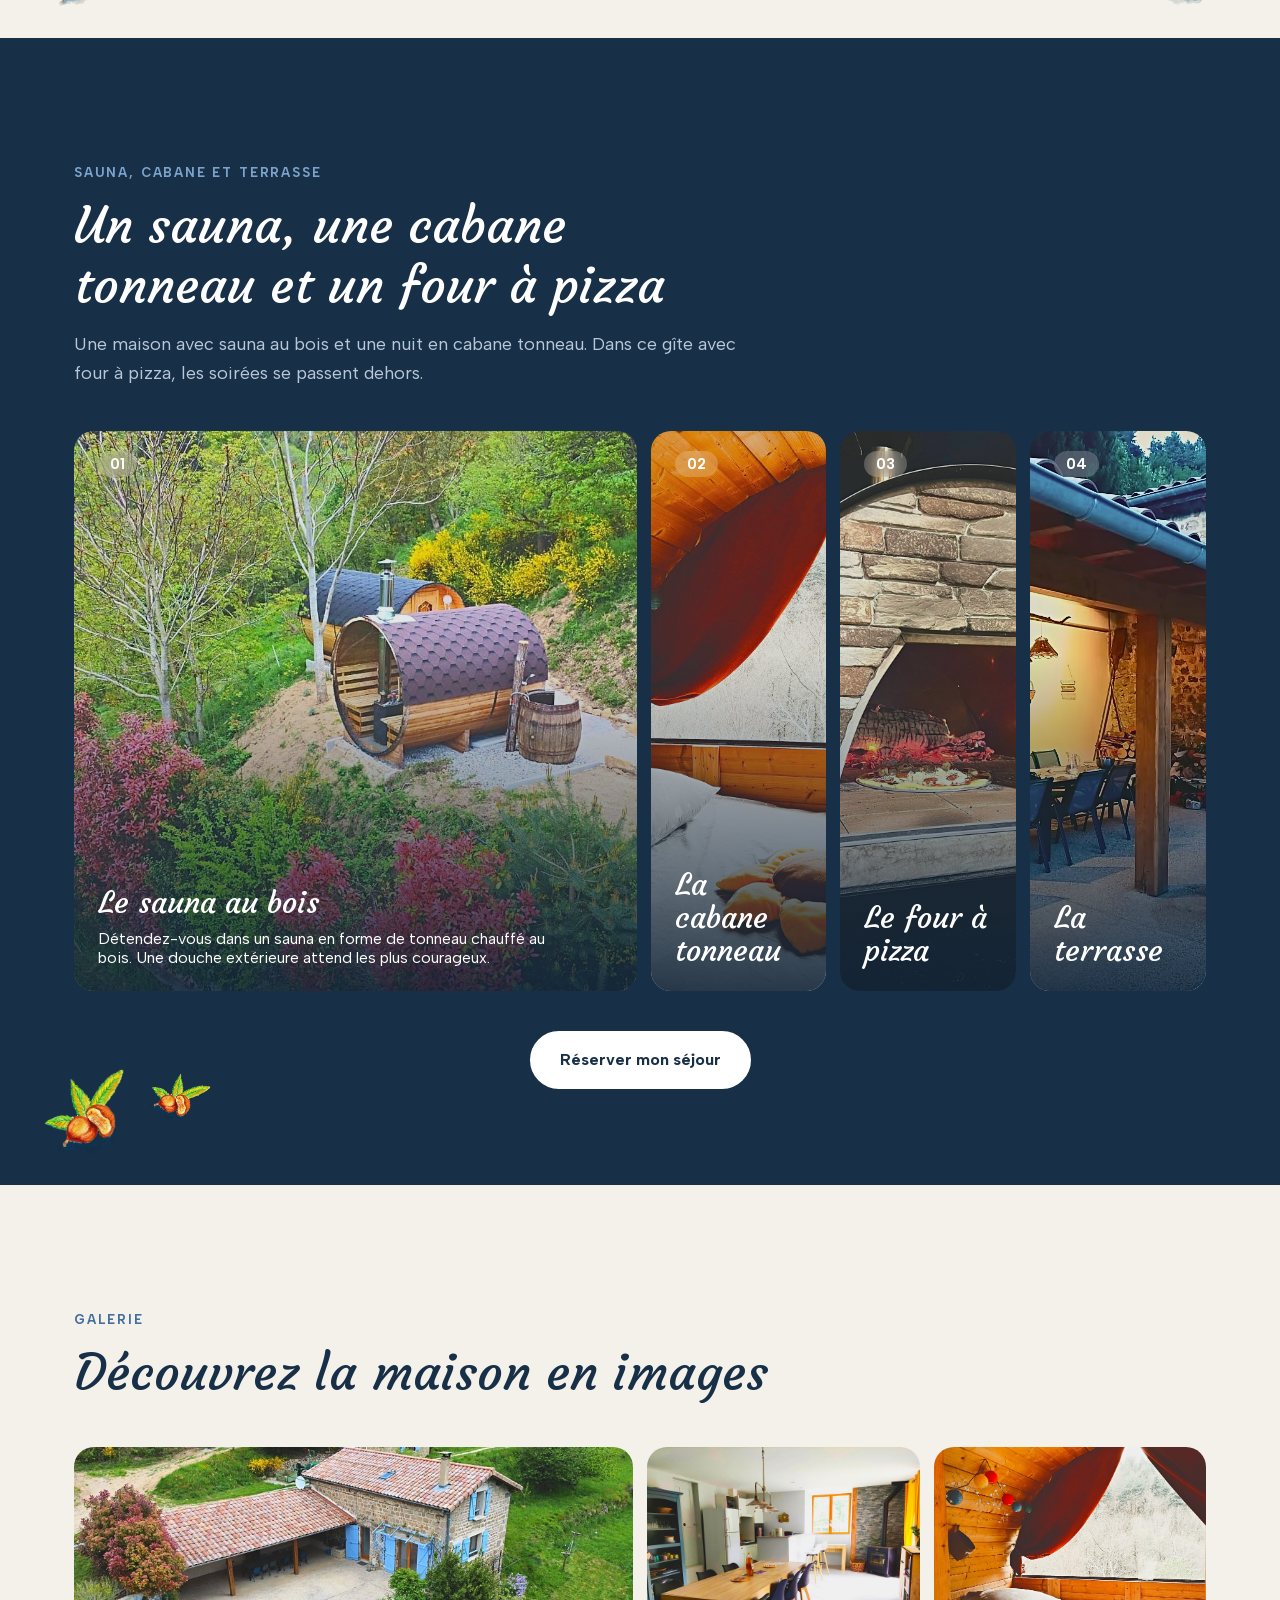
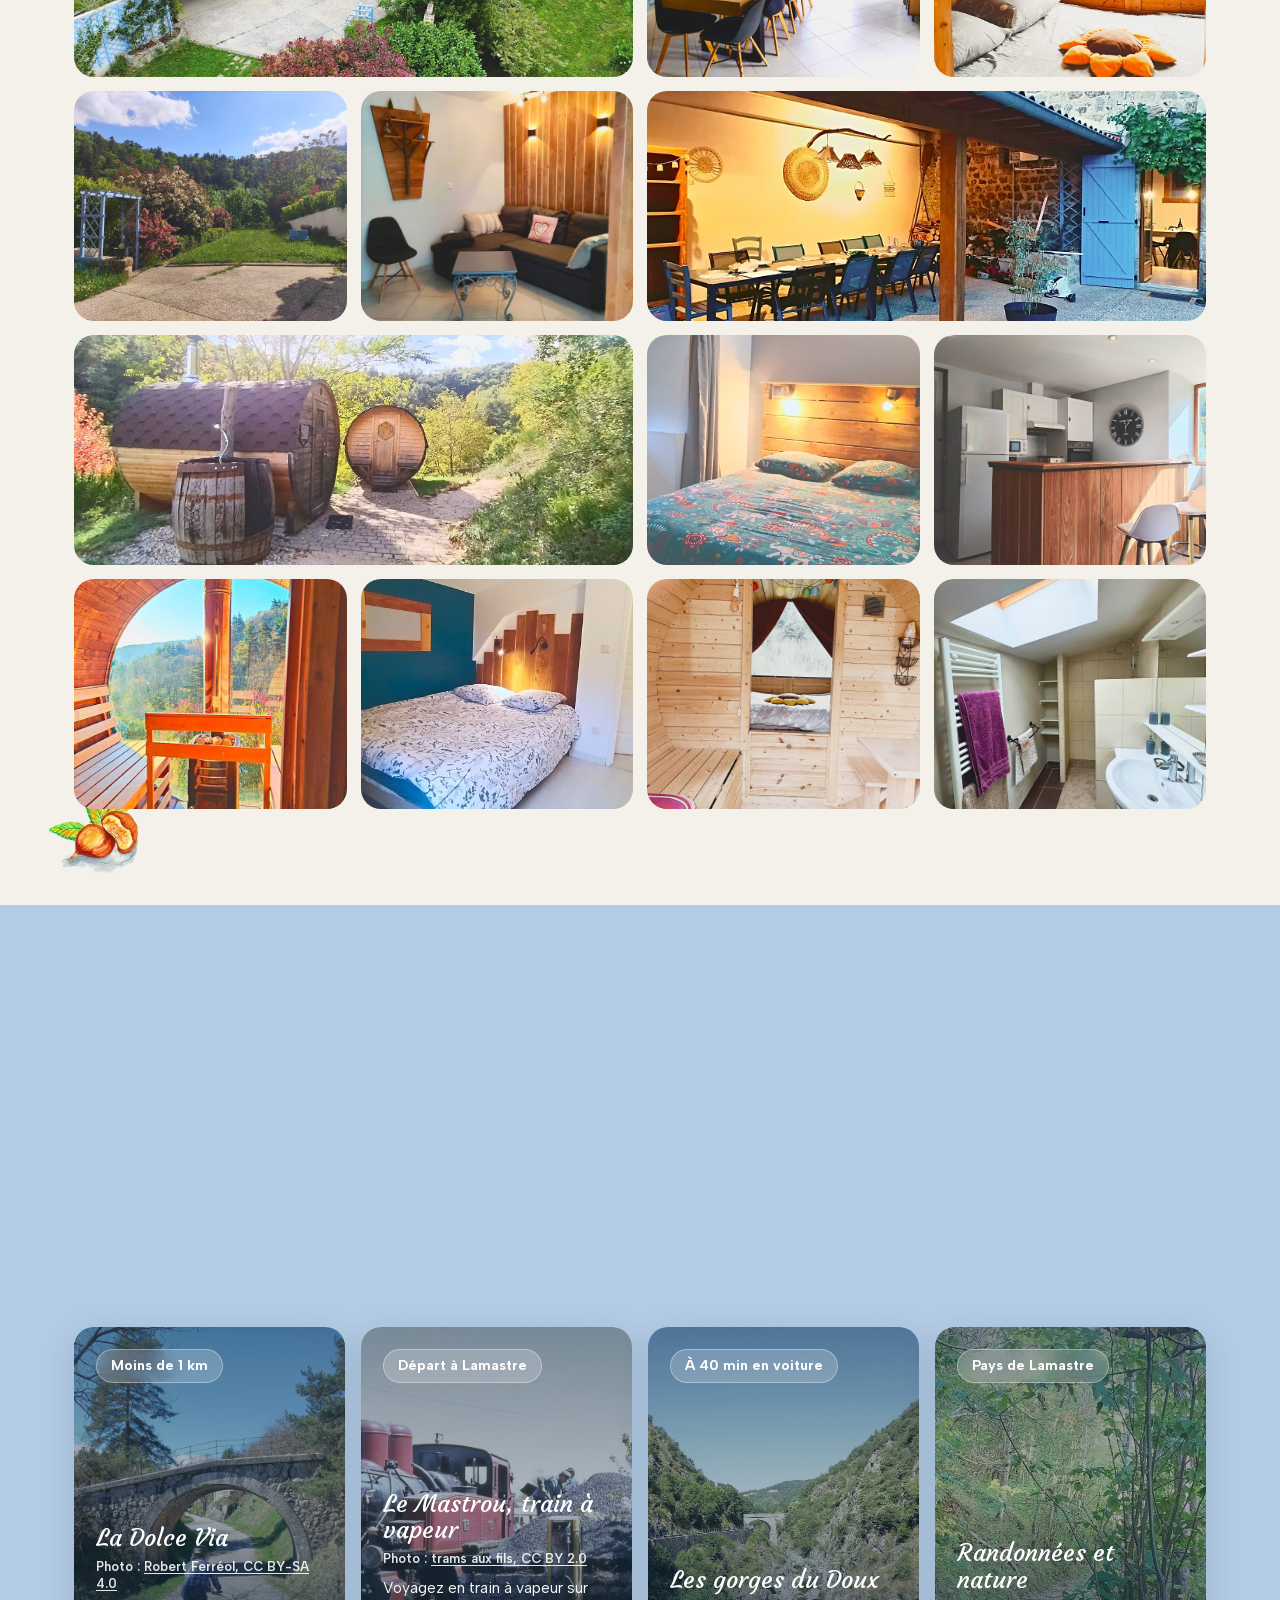
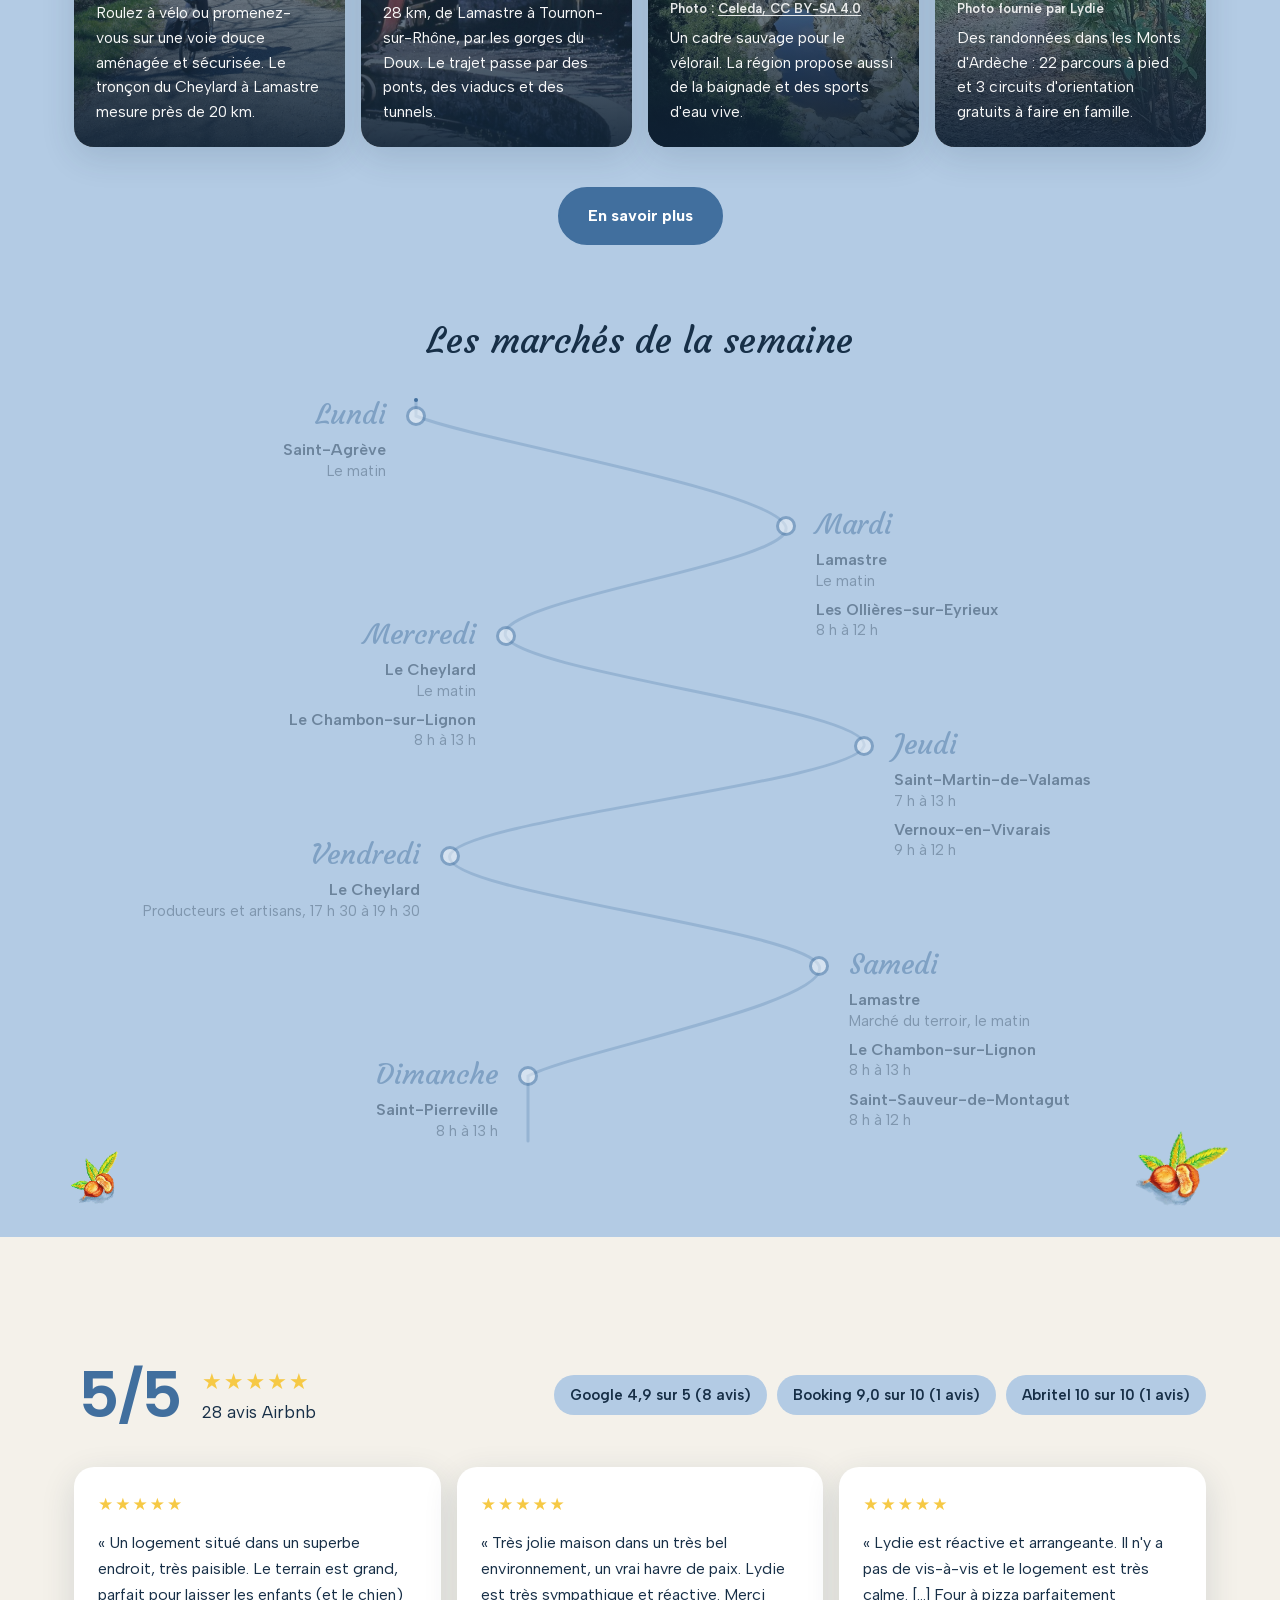
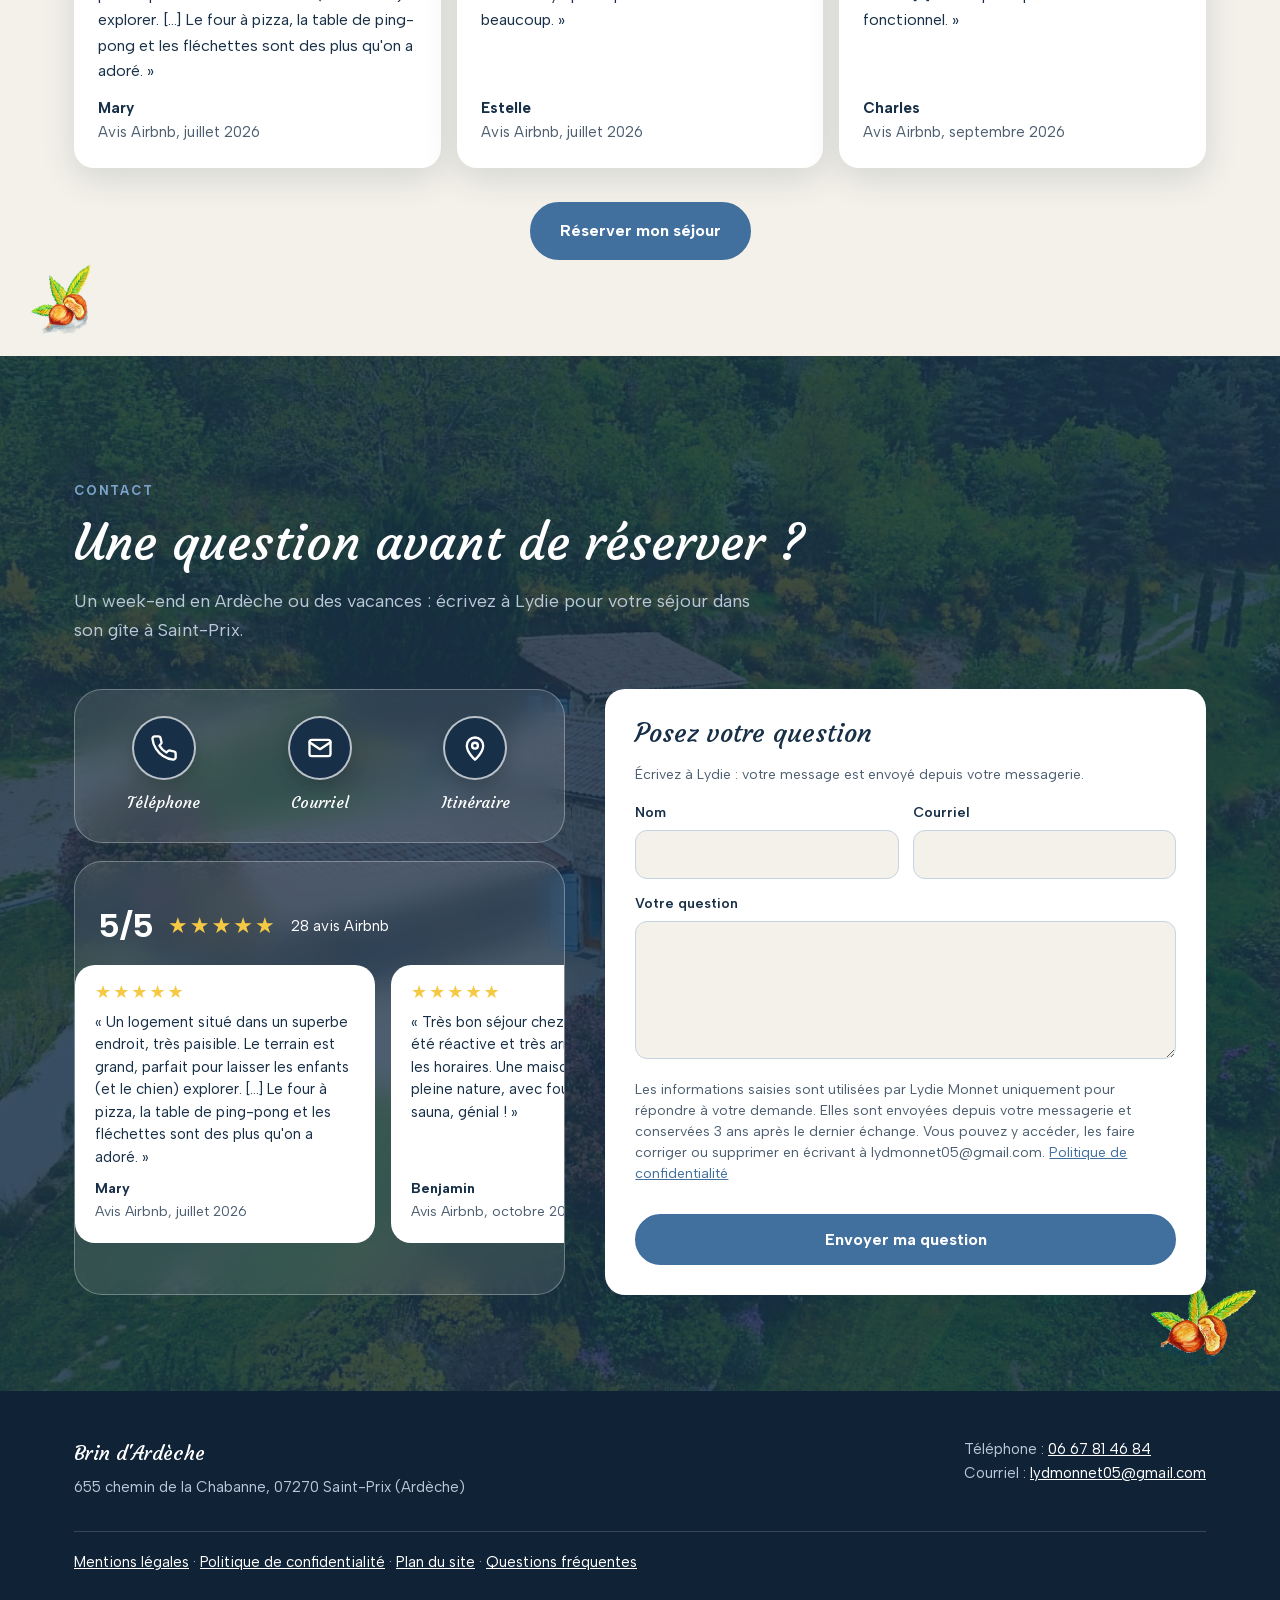
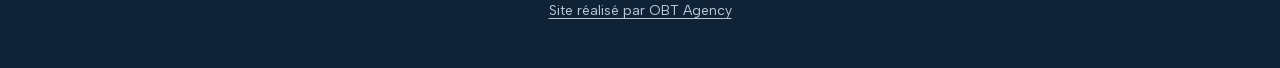
==== commit 57c76d80: "Mentions légales : phrase en rouge retirée Co-Authored-By: Claude Sonnet 5.5 <noreply@anthropic.com>" ====
--- a/index.html
+++ b/index.html
@@ -16,7 +16,7 @@
 .intro__fond{position:absolute;inset:0;background-size:cover}
 .avis-pastille,.avis-carte,.avis__lien,.puce--lien{text-decoration:none}
 </style>
-<link rel="stylesheet" href="css/style.css?v=20261029b">
+<link rel="stylesheet" href="css/style.css?v=20261029c">
 </head>
 <body>
 <script>if(!(window.matchMedia&&window.matchMedia('(prefers-reduced-motion: reduce)').matches))document.documentElement.classList.add('intro-actif')</script>
@@ -318,7 +318,7 @@
 
 
 
-<script src="js/i18n.js?v=20261029b"></script>
-<script src="js/main.js?v=20261029b"></script>
+<script src="js/i18n.js?v=20261029c"></script>
+<script src="js/main.js?v=20261029c"></script>
 </body>
 </html>
